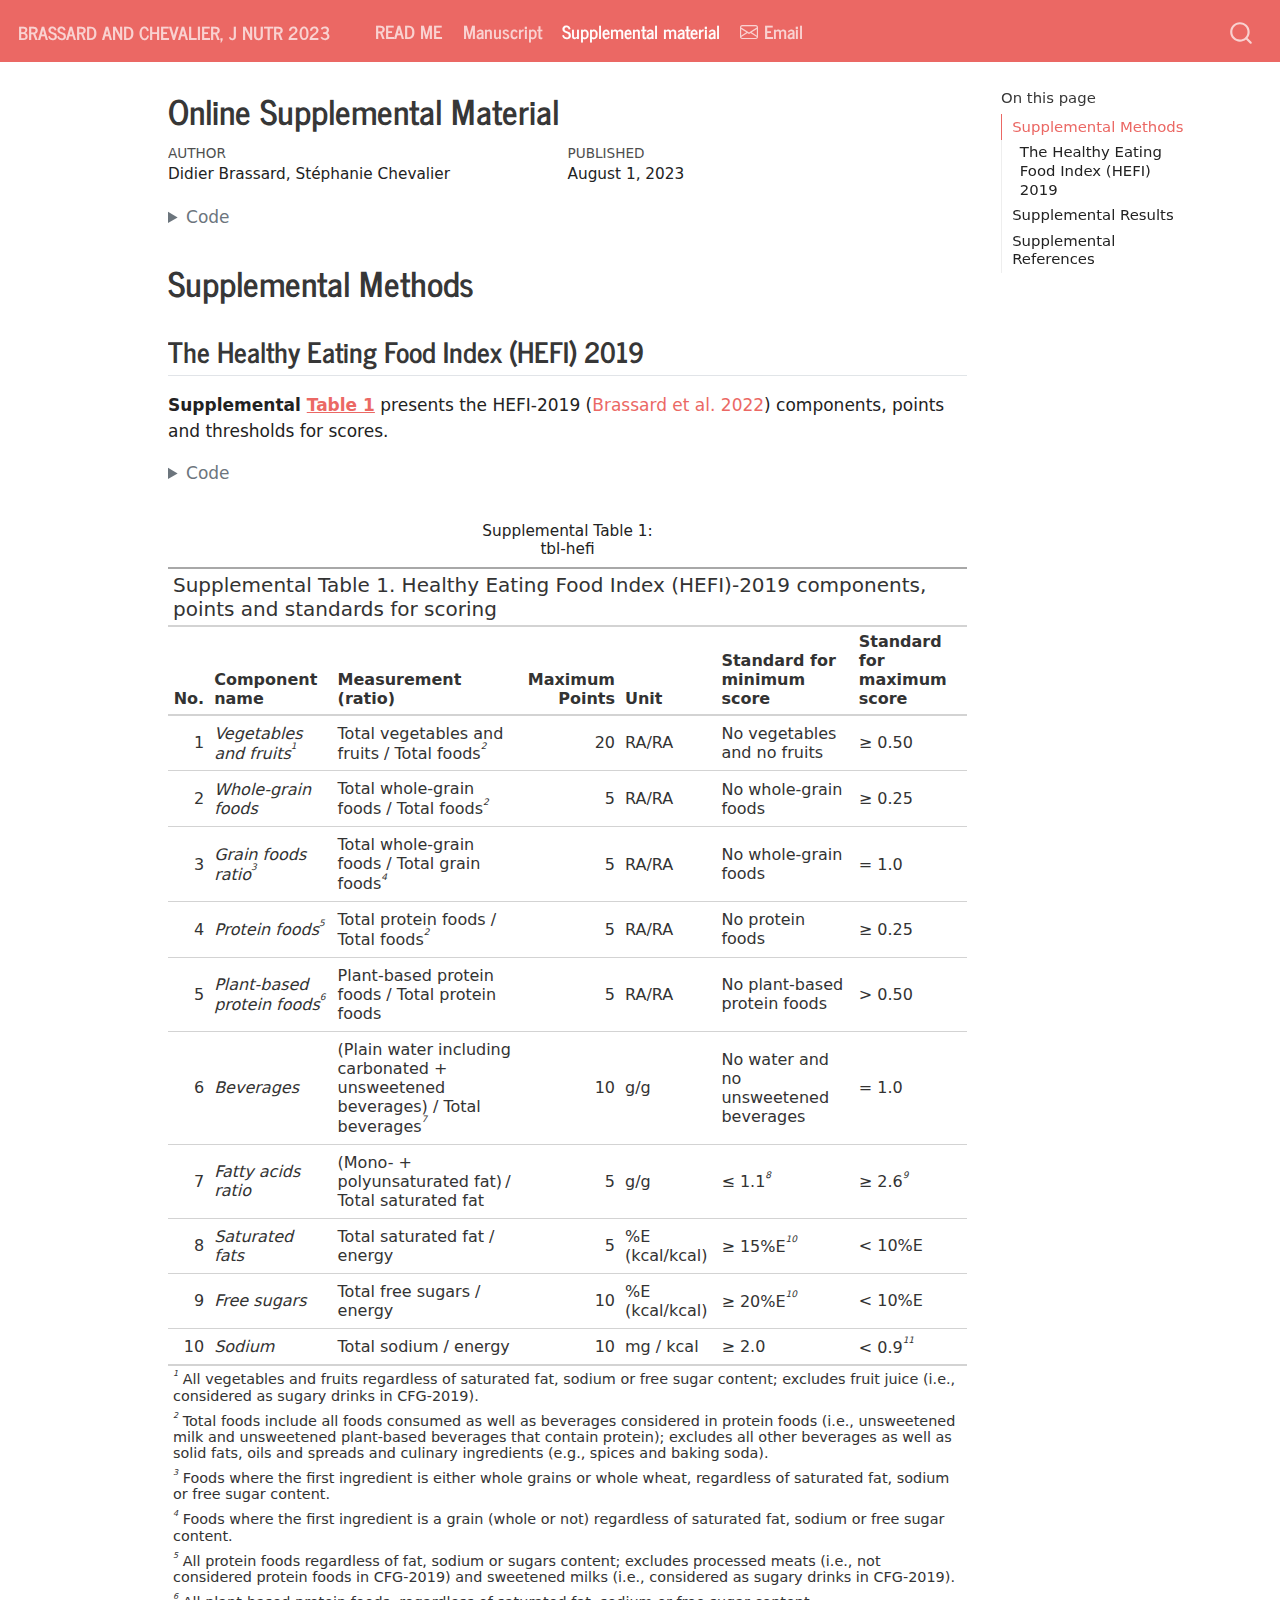
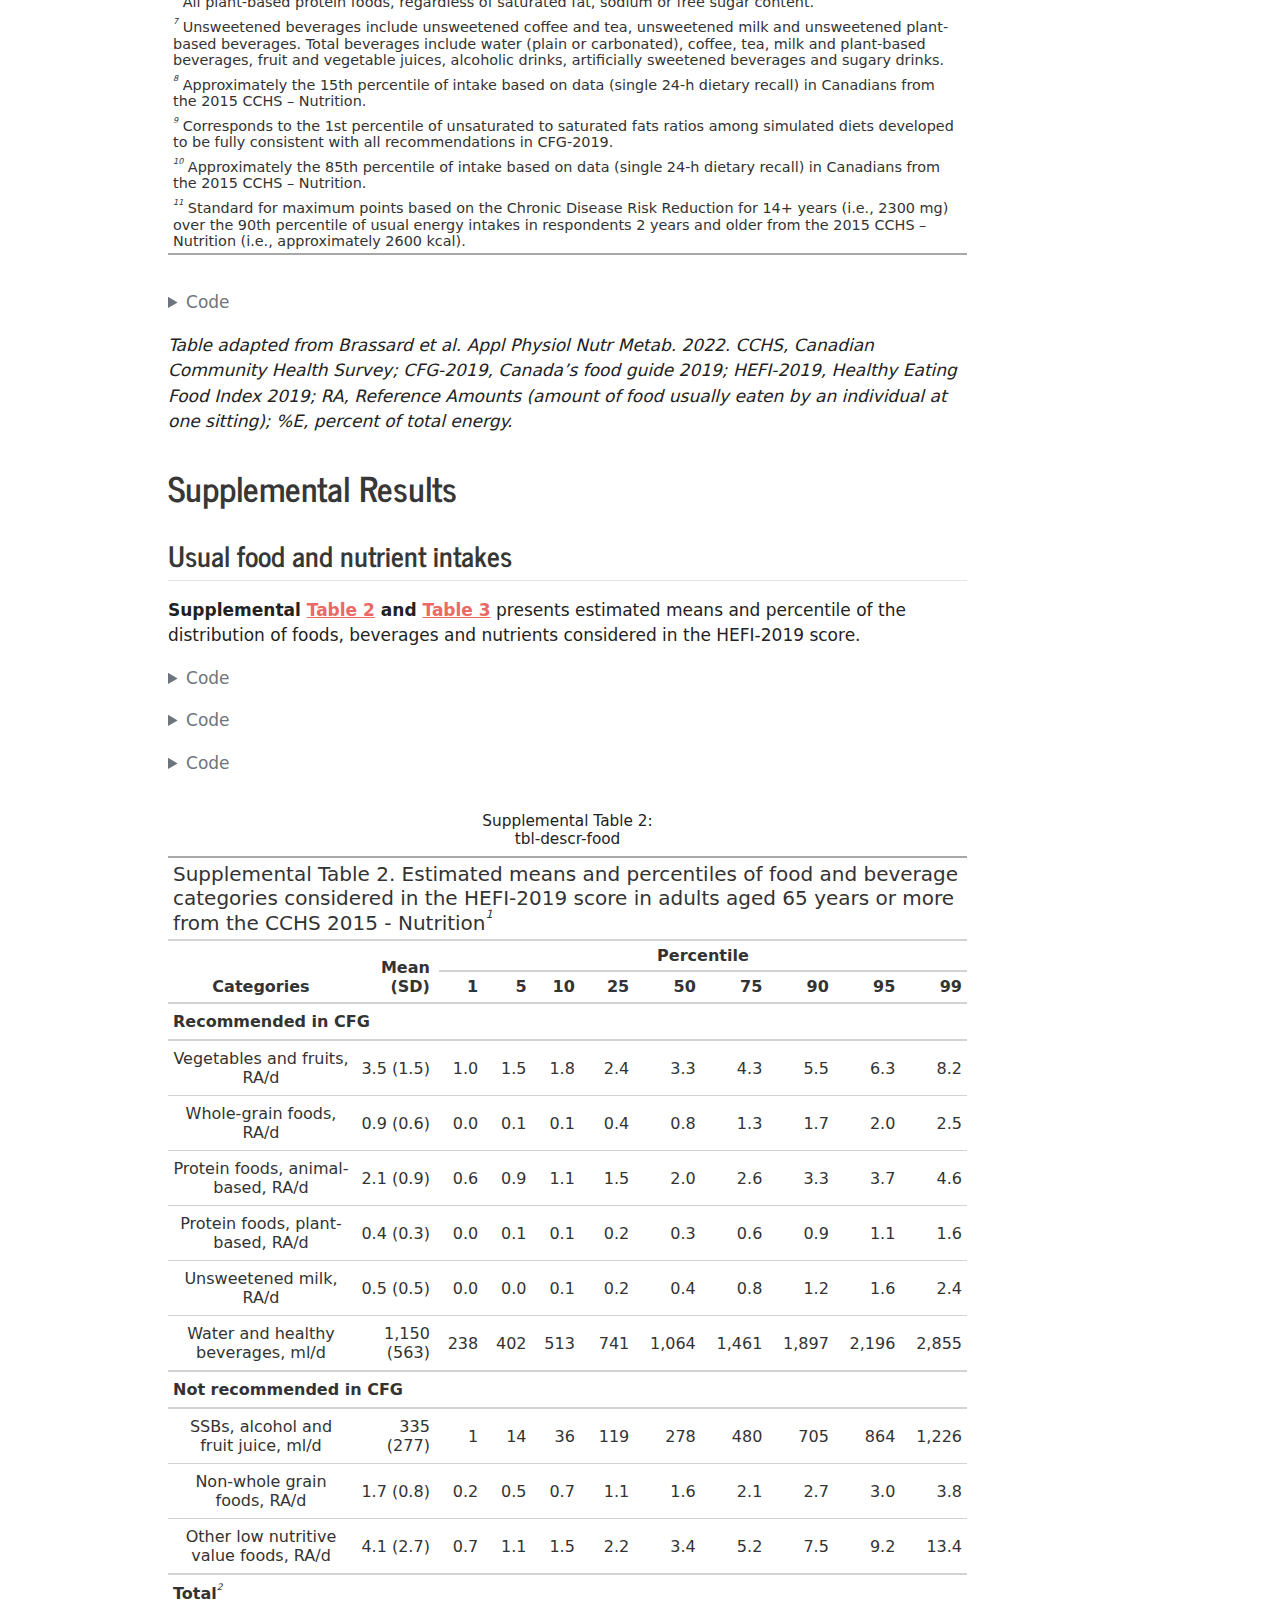
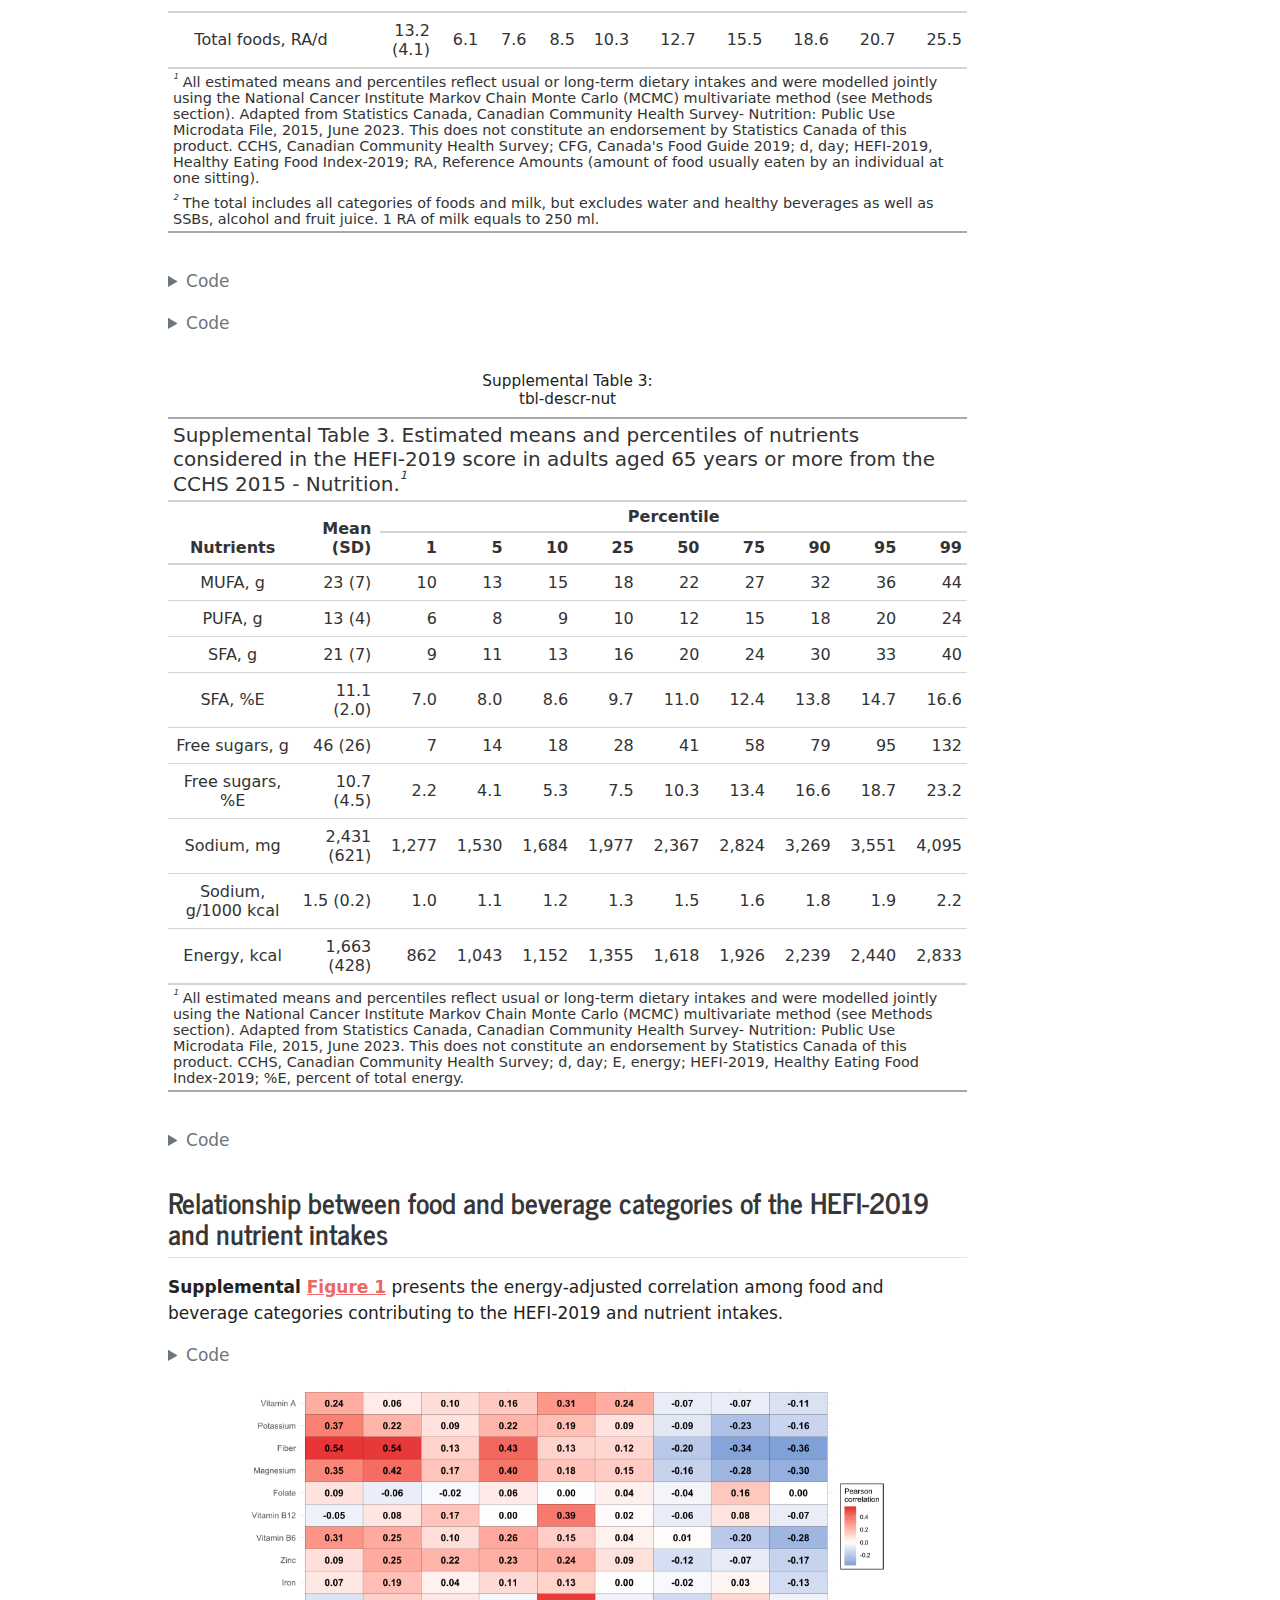
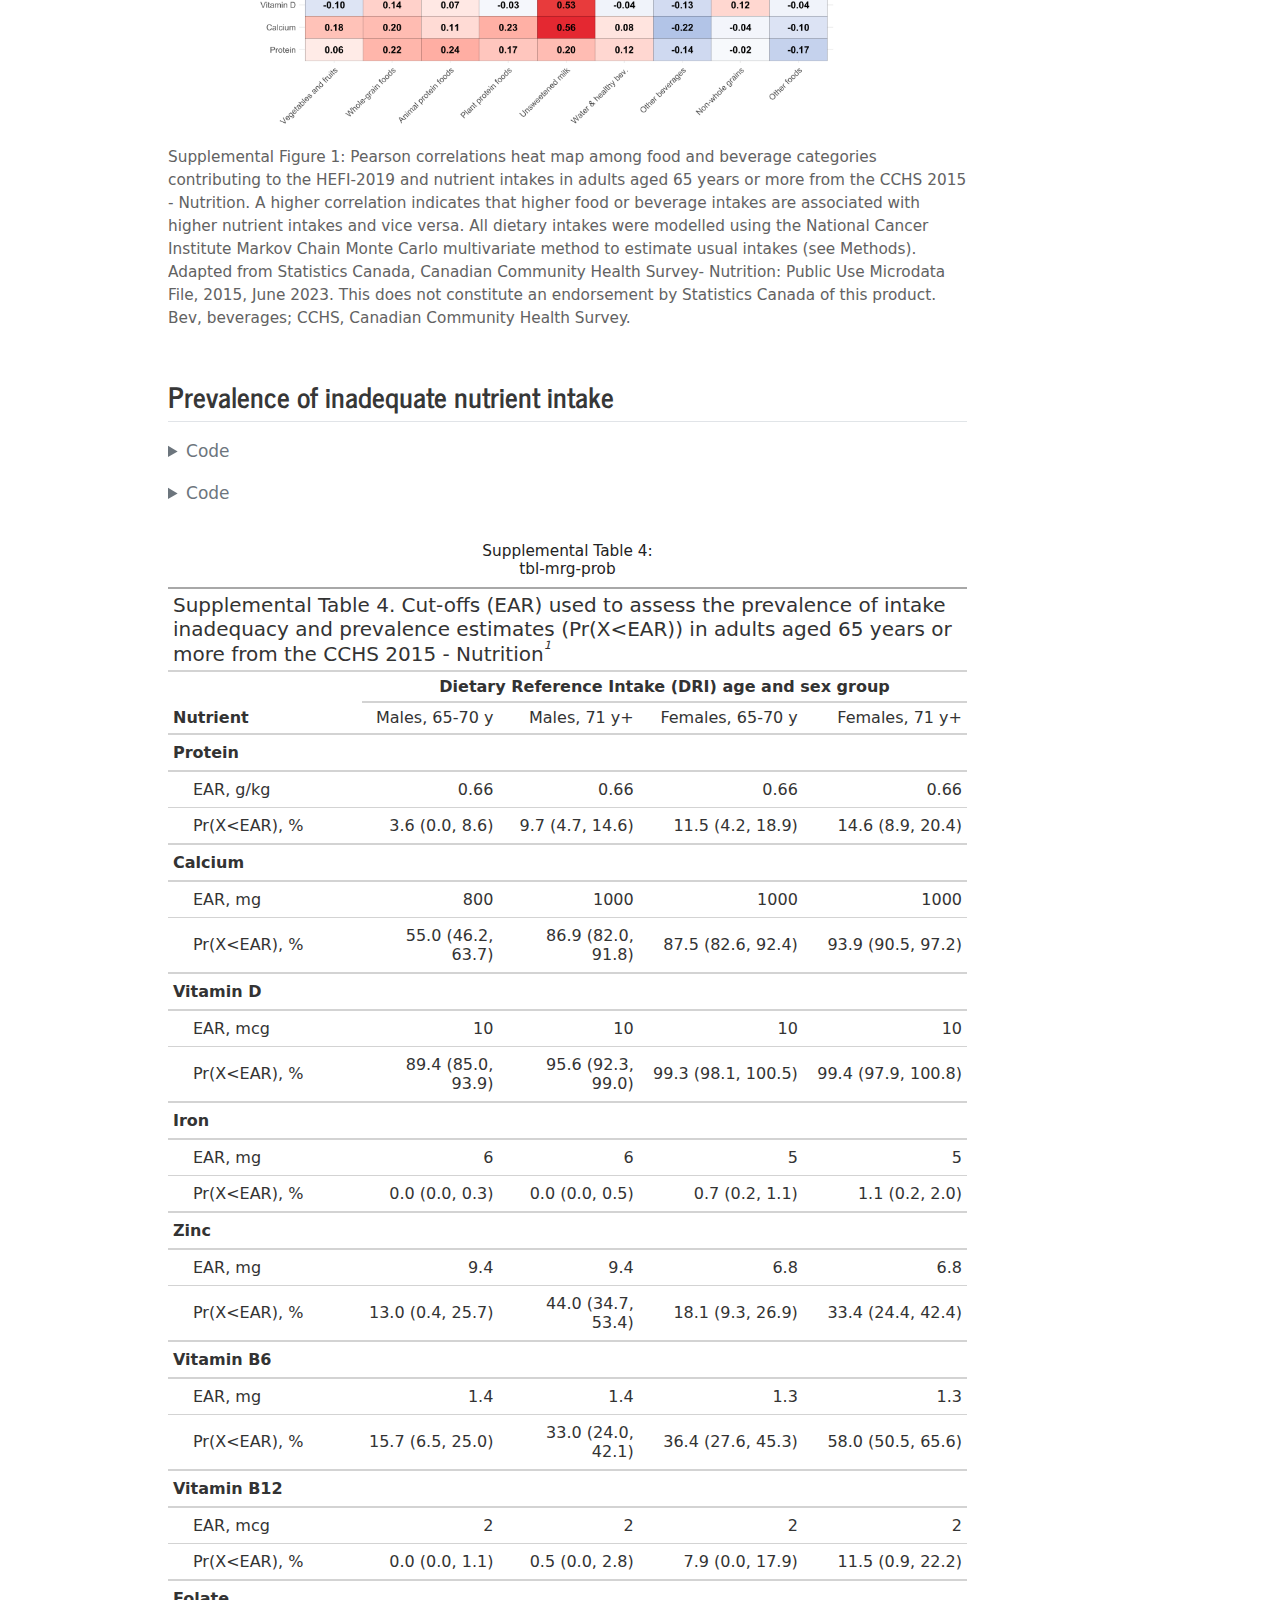
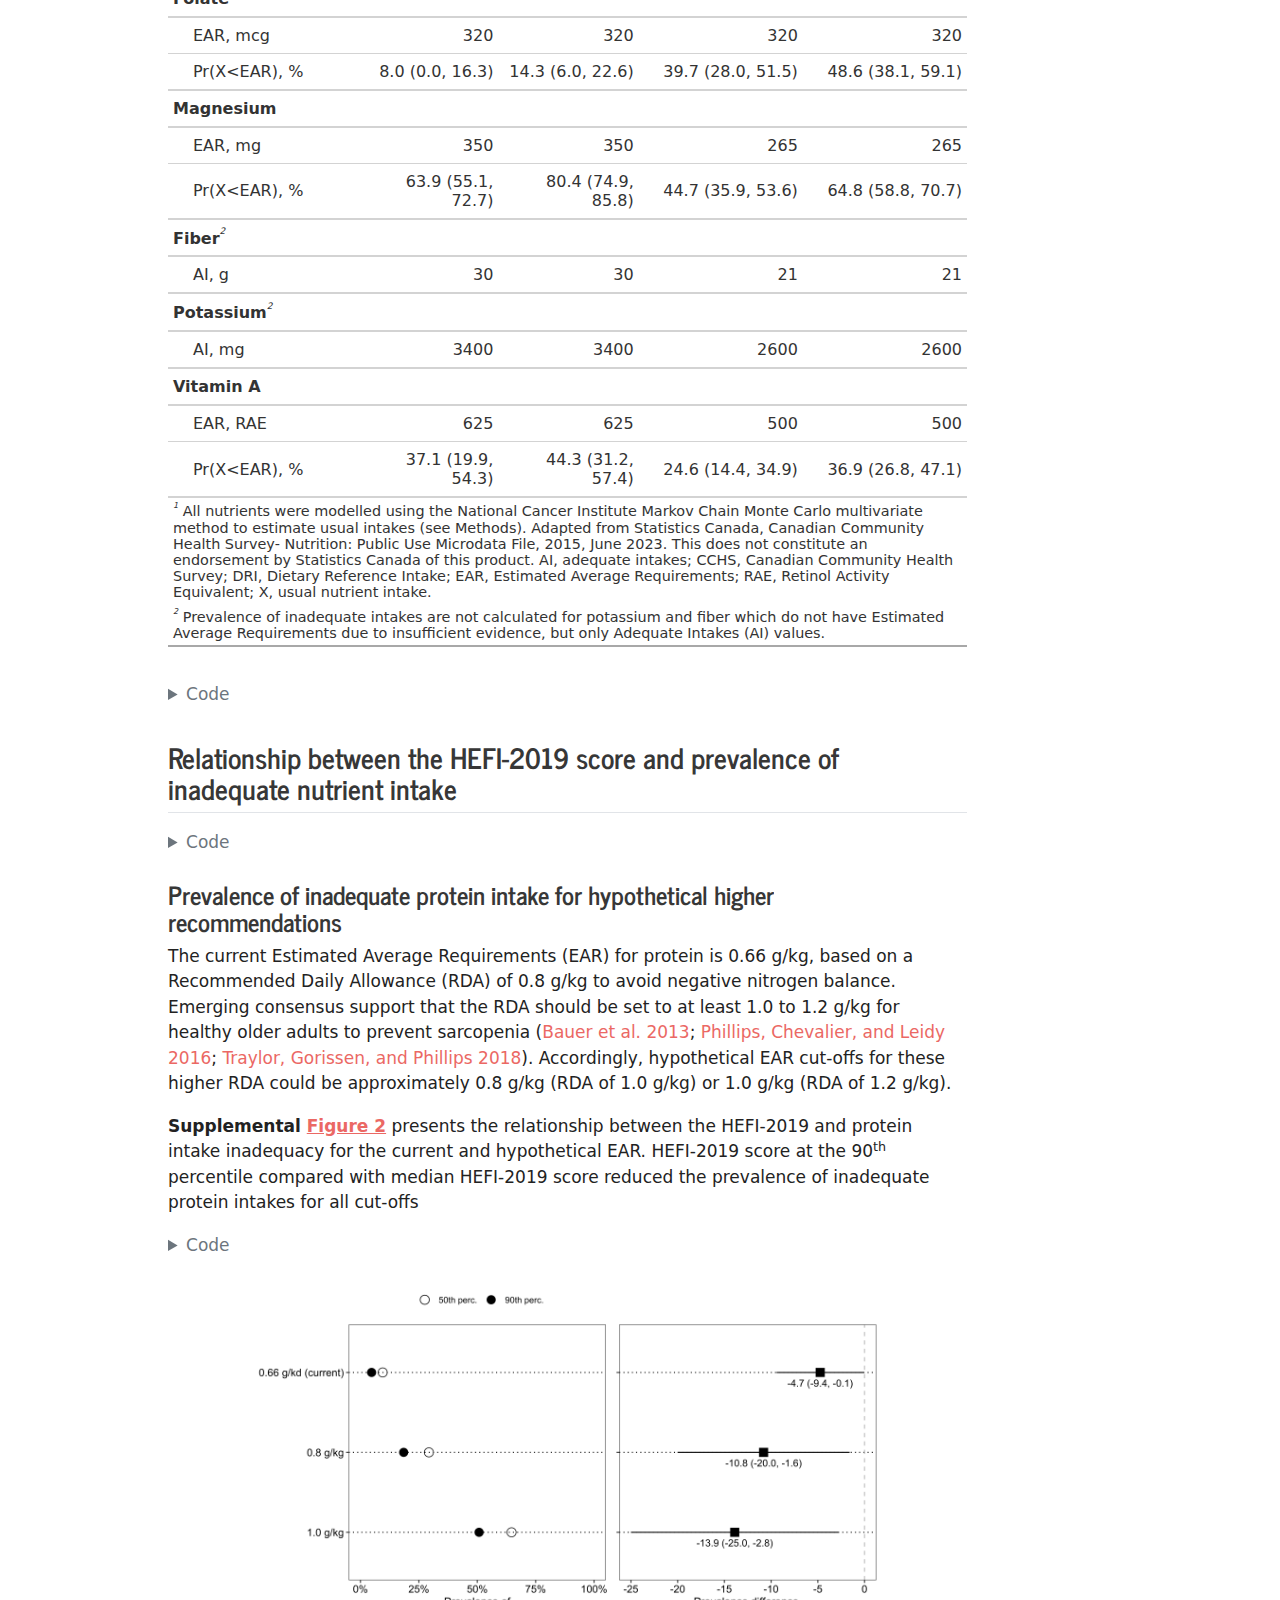
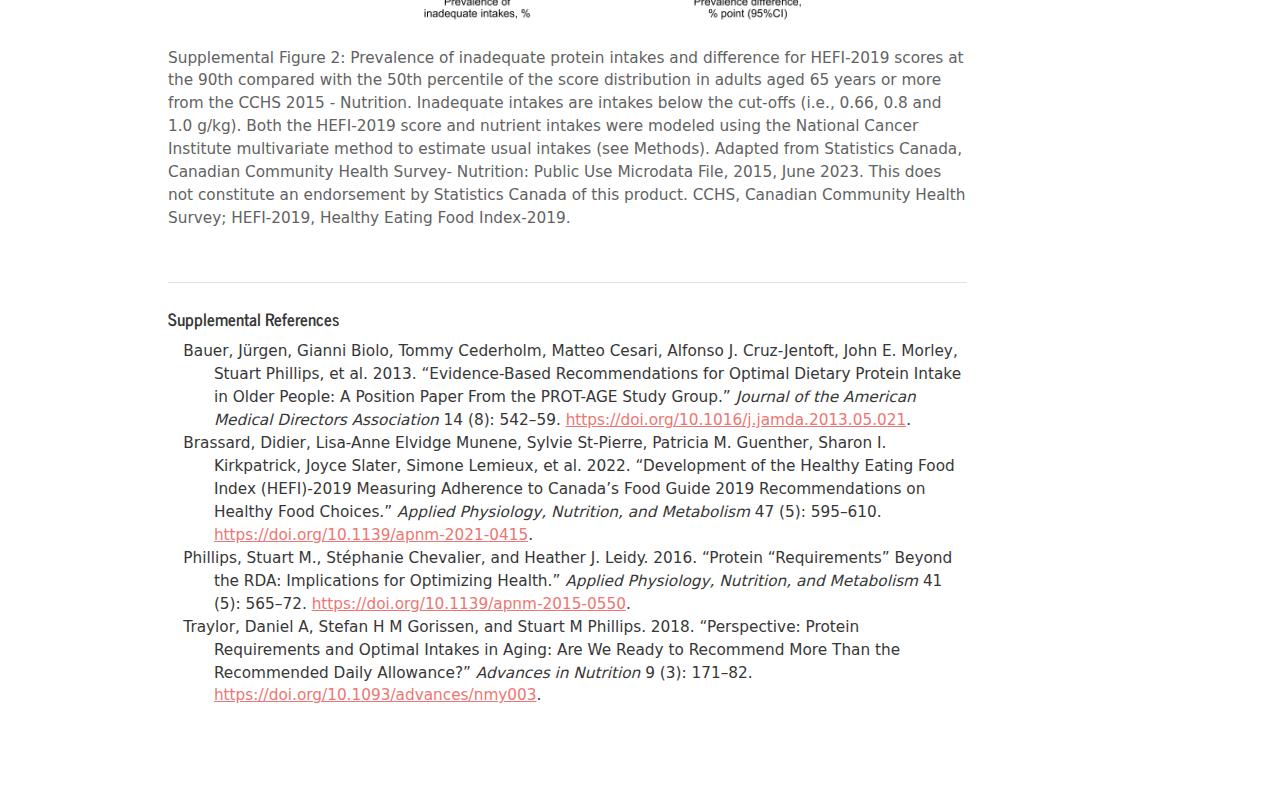
==== docs/9.2-HEFI19-NUT_OSM.html @ 5cadcd84 "hosting rendered qmd as html page" ====
<!DOCTYPE html>
<html xmlns="http://www.w3.org/1999/xhtml" lang="en" xml:lang="en"><head>

<meta charset="utf-8">
<meta name="generator" content="quarto-1.3.296">

<meta name="viewport" content="width=device-width, initial-scale=1.0, user-scalable=yes">

<meta name="author" content="Didier Brassard, Stéphanie Chevalier">
<meta name="dcterms.date" content="2023-08-01">

<title>Brassard and Chevalier, J Nutr 2023 - Online Supplemental Material</title>
<style>
code{white-space: pre-wrap;}
span.smallcaps{font-variant: small-caps;}
div.columns{display: flex; gap: min(4vw, 1.5em);}
div.column{flex: auto; overflow-x: auto;}
div.hanging-indent{margin-left: 1.5em; text-indent: -1.5em;}
ul.task-list{list-style: none;}
ul.task-list li input[type="checkbox"] {
  width: 0.8em;
  margin: 0 0.8em 0.2em -1em; /* quarto-specific, see https://github.com/quarto-dev/quarto-cli/issues/4556 */ 
  vertical-align: middle;
}
/* CSS for syntax highlighting */
pre > code.sourceCode { white-space: pre; position: relative; }
pre > code.sourceCode > span { display: inline-block; line-height: 1.25; }
pre > code.sourceCode > span:empty { height: 1.2em; }
.sourceCode { overflow: visible; }
code.sourceCode > span { color: inherit; text-decoration: inherit; }
div.sourceCode { margin: 1em 0; }
pre.sourceCode { margin: 0; }
@media screen {
div.sourceCode { overflow: auto; }
}
@media print {
pre > code.sourceCode { white-space: pre-wrap; }
pre > code.sourceCode > span { text-indent: -5em; padding-left: 5em; }
}
pre.numberSource code
  { counter-reset: source-line 0; }
pre.numberSource code > span
  { position: relative; left: -4em; counter-increment: source-line; }
pre.numberSource code > span > a:first-child::before
  { content: counter(source-line);
    position: relative; left: -1em; text-align: right; vertical-align: baseline;
    border: none; display: inline-block;
    -webkit-touch-callout: none; -webkit-user-select: none;
    -khtml-user-select: none; -moz-user-select: none;
    -ms-user-select: none; user-select: none;
    padding: 0 4px; width: 4em;
  }
pre.numberSource { margin-left: 3em;  padding-left: 4px; }
div.sourceCode
  {   }
@media screen {
pre > code.sourceCode > span > a:first-child::before { text-decoration: underline; }
}
/* CSS for citations */
div.csl-bib-body { }
div.csl-entry {
  clear: both;
}
.hanging-indent div.csl-entry {
  margin-left:2em;
  text-indent:-2em;
}
div.csl-left-margin {
  min-width:2em;
  float:left;
}
div.csl-right-inline {
  margin-left:2em;
  padding-left:1em;
}
div.csl-indent {
  margin-left: 2em;
}</style>


<script src="site_libs/quarto-nav/quarto-nav.js"></script>
<script src="site_libs/quarto-nav/headroom.min.js"></script>
<script src="site_libs/clipboard/clipboard.min.js"></script>
<script src="site_libs/quarto-search/autocomplete.umd.js"></script>
<script src="site_libs/quarto-search/fuse.min.js"></script>
<script src="site_libs/quarto-search/quarto-search.js"></script>
<meta name="quarto:offset" content="./">
<script src="site_libs/quarto-html/quarto.js"></script>
<script src="site_libs/quarto-html/popper.min.js"></script>
<script src="site_libs/quarto-html/tippy.umd.min.js"></script>
<script src="site_libs/quarto-html/anchor.min.js"></script>
<link href="site_libs/quarto-html/tippy.css" rel="stylesheet">
<link href="site_libs/quarto-html/quarto-syntax-highlighting.css" rel="stylesheet" id="quarto-text-highlighting-styles">
<script src="site_libs/bootstrap/bootstrap.min.js"></script>
<link href="site_libs/bootstrap/bootstrap-icons.css" rel="stylesheet">
<link href="site_libs/bootstrap/bootstrap.min.css" rel="stylesheet" id="quarto-bootstrap" data-mode="light">
<script id="quarto-search-options" type="application/json">{
  "location": "navbar",
  "copy-button": false,
  "collapse-after": 3,
  "panel-placement": "end",
  "type": "overlay",
  "limit": 20,
  "language": {
    "search-no-results-text": "No results",
    "search-matching-documents-text": "matching documents",
    "search-copy-link-title": "Copy link to search",
    "search-hide-matches-text": "Hide additional matches",
    "search-more-match-text": "more match in this document",
    "search-more-matches-text": "more matches in this document",
    "search-clear-button-title": "Clear",
    "search-detached-cancel-button-title": "Cancel",
    "search-submit-button-title": "Submit"
  }
}</script>


</head>

<body class="nav-fixed">

<div id="quarto-search-results"></div>
  <header id="quarto-header" class="headroom fixed-top">
    <nav class="navbar navbar-expand-lg navbar-dark ">
      <div class="navbar-container container-fluid">
      <div class="navbar-brand-container">
    <a class="navbar-brand" href="./index.html">
    <span class="navbar-title">Brassard and Chevalier, J Nutr 2023</span>
    </a>
  </div>
            <div id="quarto-search" class="" title="Search"></div>
          <button class="navbar-toggler" type="button" data-bs-toggle="collapse" data-bs-target="#navbarCollapse" aria-controls="navbarCollapse" aria-expanded="false" aria-label="Toggle navigation" onclick="if (window.quartoToggleHeadroom) { window.quartoToggleHeadroom(); }">
  <span class="navbar-toggler-icon"></span>
</button>
          <div class="collapse navbar-collapse" id="navbarCollapse">
            <ul class="navbar-nav navbar-nav-scroll me-auto">
  <li class="nav-item">
    <a class="nav-link" href="https://github.com/didierbrassard/hefi2019_nutrient/blob/main/README.md" rel="" target="">
 <span class="menu-text">READ ME</span></a>
  </li>  
  <li class="nav-item">
    <a class="nav-link" href="./9.1-HEFI19-NUT_ARTICLE.html" rel="" target="">
 <span class="menu-text">Manuscript</span></a>
  </li>  
  <li class="nav-item">
    <a class="nav-link active" href="./9.2-HEFI19-NUT_OSM.html" rel="" target="" aria-current="page">
 <span class="menu-text">Supplemental material</span></a>
  </li>  
  <li class="nav-item">
    <a class="nav-link" href="mailto:didier.brassard@mcgill.ca" rel="" target=""><i class="bi bi-envelope" role="img">
</i> 
 <span class="menu-text">Email</span></a>
  </li>  
</ul>
            <div class="quarto-navbar-tools ms-auto">
</div>
          </div> <!-- /navcollapse -->
      </div> <!-- /container-fluid -->
    </nav>
</header>
<!-- content -->
<div id="quarto-content" class="quarto-container page-columns page-rows-contents page-layout-article page-navbar">
<!-- sidebar -->
<!-- margin-sidebar -->
    <div id="quarto-margin-sidebar" class="sidebar margin-sidebar">
        <nav id="TOC" role="doc-toc" class="toc-active">
    <h2 id="toc-title">On this page</h2>
   
  <ul>
  <li><a href="#supplemental-methods" id="toc-supplemental-methods" class="nav-link active" data-scroll-target="#supplemental-methods">Supplemental Methods</a>
  <ul class="collapse">
  <li><a href="#the-healthy-eating-food-index-hefi-2019" id="toc-the-healthy-eating-food-index-hefi-2019" class="nav-link" data-scroll-target="#the-healthy-eating-food-index-hefi-2019">The Healthy Eating Food Index (HEFI) 2019</a></li>
  </ul></li>
  <li><a href="#supplemental-results" id="toc-supplemental-results" class="nav-link" data-scroll-target="#supplemental-results">Supplemental Results</a>
  <ul class="collapse">
  <li><a href="#usual-food-and-nutrient-intakes" id="toc-usual-food-and-nutrient-intakes" class="nav-link" data-scroll-target="#usual-food-and-nutrient-intakes">Usual food and nutrient intakes</a></li>
  <li><a href="#relationship-between-food-and-beverage-categories-of-the-hefi-2019-and-nutrient-intakes" id="toc-relationship-between-food-and-beverage-categories-of-the-hefi-2019-and-nutrient-intakes" class="nav-link" data-scroll-target="#relationship-between-food-and-beverage-categories-of-the-hefi-2019-and-nutrient-intakes">Relationship between food and beverage categories of the HEFI-2019 and nutrient intakes</a></li>
  <li><a href="#prevalence-of-inadequate-nutrient-intake" id="toc-prevalence-of-inadequate-nutrient-intake" class="nav-link" data-scroll-target="#prevalence-of-inadequate-nutrient-intake">Prevalence of inadequate nutrient intake</a></li>
  <li><a href="#relationship-between-the-hefi-2019-score-and-prevalence-of-inadequate-nutrient-intake" id="toc-relationship-between-the-hefi-2019-score-and-prevalence-of-inadequate-nutrient-intake" class="nav-link" data-scroll-target="#relationship-between-the-hefi-2019-score-and-prevalence-of-inadequate-nutrient-intake">Relationship between the HEFI-2019 score and prevalence of inadequate nutrient intake</a>
  <ul class="collapse">
  <li><a href="#prevalence-of-inadequate-protein-intake-for-hypothetical-higher-recommendations" id="toc-prevalence-of-inadequate-protein-intake-for-hypothetical-higher-recommendations" class="nav-link" data-scroll-target="#prevalence-of-inadequate-protein-intake-for-hypothetical-higher-recommendations">Prevalence of inadequate protein intake for hypothetical higher recommendations</a></li>
  </ul></li>
  </ul></li>
  <li><a href="#supplemental-references" id="toc-supplemental-references" class="nav-link" data-scroll-target="#supplemental-references">Supplemental References</a></li>
  </ul>
</nav>
    </div>
<!-- main -->
<main class="content" id="quarto-document-content">

<header id="title-block-header" class="quarto-title-block default">
<div class="quarto-title">
<h1 class="title">Online Supplemental Material</h1>
</div>



<div class="quarto-title-meta">

    <div>
    <div class="quarto-title-meta-heading">Author</div>
    <div class="quarto-title-meta-contents">
             <p>Didier Brassard, Stéphanie Chevalier </p>
          </div>
  </div>
    
    <div>
    <div class="quarto-title-meta-heading">Published</div>
    <div class="quarto-title-meta-contents">
      <p class="date">August 1, 2023</p>
    </div>
  </div>
  
    
  </div>
  

</header>

<div class="cell">
<details>
<summary>Code</summary>
<div class="sourceCode cell-code" id="cb1"><pre class="sourceCode r code-with-copy"><code class="sourceCode r"><span id="cb1-1"><a href="#cb1-1" aria-hidden="true" tabindex="-1"></a><span class="do">## Is the output for MS word?</span></span>
<span id="cb1-2"><a href="#cb1-2" aria-hidden="true" tabindex="-1"></a>OUTPUT_WORD <span class="ot">&lt;-</span> <span class="st">"N"</span></span>
<span id="cb1-3"><a href="#cb1-3" aria-hidden="true" tabindex="-1"></a></span>
<span id="cb1-4"><a href="#cb1-4" aria-hidden="true" tabindex="-1"></a><span class="co"># ********************************************** #</span></span>
<span id="cb1-5"><a href="#cb1-5" aria-hidden="true" tabindex="-1"></a><span class="co">#                Markdown set-up                 #</span></span>
<span id="cb1-6"><a href="#cb1-6" aria-hidden="true" tabindex="-1"></a><span class="co"># ********************************************** #</span></span>
<span id="cb1-7"><a href="#cb1-7" aria-hidden="true" tabindex="-1"></a></span>
<span id="cb1-8"><a href="#cb1-8" aria-hidden="true" tabindex="-1"></a>knitr<span class="sc">::</span>opts_chunk<span class="sc">$</span><span class="fu">set</span>(<span class="at">echo =</span> <span class="cn">TRUE</span>,</span>
<span id="cb1-9"><a href="#cb1-9" aria-hidden="true" tabindex="-1"></a>                      <span class="at">message =</span> <span class="cn">FALSE</span>,</span>
<span id="cb1-10"><a href="#cb1-10" aria-hidden="true" tabindex="-1"></a>                      <span class="at">warning =</span> <span class="cn">FALSE</span>,</span>
<span id="cb1-11"><a href="#cb1-11" aria-hidden="true" tabindex="-1"></a>                      <span class="at">dpi =</span> <span class="dv">300</span>,</span>
<span id="cb1-12"><a href="#cb1-12" aria-hidden="true" tabindex="-1"></a>                      <span class="at">out.width =</span> <span class="st">"80%"</span>,</span>
<span id="cb1-13"><a href="#cb1-13" aria-hidden="true" tabindex="-1"></a>                      <span class="at">fig.env =</span> <span class="st">"figure"</span>,</span>
<span id="cb1-14"><a href="#cb1-14" aria-hidden="true" tabindex="-1"></a>                      <span class="at">fig.align =</span> <span class="st">"center"</span></span>
<span id="cb1-15"><a href="#cb1-15" aria-hidden="true" tabindex="-1"></a>                      )</span>
<span id="cb1-16"><a href="#cb1-16" aria-hidden="true" tabindex="-1"></a></span>
<span id="cb1-17"><a href="#cb1-17" aria-hidden="true" tabindex="-1"></a><span class="do">## suppress scientific notation</span></span>
<span id="cb1-18"><a href="#cb1-18" aria-hidden="true" tabindex="-1"></a><span class="fu">options</span>(<span class="at">scipen =</span> <span class="dv">9999</span>)</span>
<span id="cb1-19"><a href="#cb1-19" aria-hidden="true" tabindex="-1"></a></span>
<span id="cb1-20"><a href="#cb1-20" aria-hidden="true" tabindex="-1"></a><span class="do">## file path </span></span>
<span id="cb1-21"><a href="#cb1-21" aria-hidden="true" tabindex="-1"></a>path <span class="ot">&lt;-</span> here<span class="sc">::</span><span class="fu">here</span>()</span>
<span id="cb1-22"><a href="#cb1-22" aria-hidden="true" tabindex="-1"></a></span>
<span id="cb1-23"><a href="#cb1-23" aria-hidden="true" tabindex="-1"></a><span class="co"># ********************************************** #</span></span>
<span id="cb1-24"><a href="#cb1-24" aria-hidden="true" tabindex="-1"></a><span class="co">#              Relative file paths               #</span></span>
<span id="cb1-25"><a href="#cb1-25" aria-hidden="true" tabindex="-1"></a><span class="co"># ********************************************** #</span></span>
<span id="cb1-26"><a href="#cb1-26" aria-hidden="true" tabindex="-1"></a></span>
<span id="cb1-27"><a href="#cb1-27" aria-hidden="true" tabindex="-1"></a><span class="co"># create directory to save figures/table/data, if needed</span></span>
<span id="cb1-28"><a href="#cb1-28" aria-hidden="true" tabindex="-1"></a><span class="cf">if</span>(<span class="fu">dir.exists</span>(here<span class="sc">::</span><span class="fu">here</span>(<span class="st">"Manuscript"</span>))<span class="sc">==</span><span class="cn">FALSE</span>){</span>
<span id="cb1-29"><a href="#cb1-29" aria-hidden="true" tabindex="-1"></a>  <span class="fu">dir.create</span>(here<span class="sc">::</span><span class="fu">here</span>(<span class="st">"Manuscript"</span>))</span>
<span id="cb1-30"><a href="#cb1-30" aria-hidden="true" tabindex="-1"></a>}</span>
<span id="cb1-31"><a href="#cb1-31" aria-hidden="true" tabindex="-1"></a><span class="cf">if</span>(<span class="fu">dir.exists</span>(here<span class="sc">::</span><span class="fu">here</span>(<span class="st">"Data"</span>, <span class="st">"Results"</span>))<span class="sc">==</span><span class="cn">FALSE</span>){</span>
<span id="cb1-32"><a href="#cb1-32" aria-hidden="true" tabindex="-1"></a>  <span class="fu">dir.create</span>(here<span class="sc">::</span><span class="fu">here</span>(<span class="st">"Data"</span>, <span class="st">"Results"</span>))</span>
<span id="cb1-33"><a href="#cb1-33" aria-hidden="true" tabindex="-1"></a>}</span>
<span id="cb1-34"><a href="#cb1-34" aria-hidden="true" tabindex="-1"></a></span>
<span id="cb1-35"><a href="#cb1-35" aria-hidden="true" tabindex="-1"></a>suppl_dir <span class="ot">&lt;-</span> here<span class="sc">::</span><span class="fu">here</span>(<span class="st">"Manuscript"</span>)</span>
<span id="cb1-36"><a href="#cb1-36" aria-hidden="true" tabindex="-1"></a>res_dir <span class="ot">&lt;-</span> here<span class="sc">::</span><span class="fu">here</span>(<span class="st">"Data"</span>,<span class="st">"Results"</span>)</span>
<span id="cb1-37"><a href="#cb1-37" aria-hidden="true" tabindex="-1"></a></span>
<span id="cb1-38"><a href="#cb1-38" aria-hidden="true" tabindex="-1"></a></span>
<span id="cb1-39"><a href="#cb1-39" aria-hidden="true" tabindex="-1"></a><span class="co"># *********************************************** #</span></span>
<span id="cb1-40"><a href="#cb1-40" aria-hidden="true" tabindex="-1"></a><span class="co">#                   Packages                      #</span></span>
<span id="cb1-41"><a href="#cb1-41" aria-hidden="true" tabindex="-1"></a><span class="co"># *********************************************** #</span></span>
<span id="cb1-42"><a href="#cb1-42" aria-hidden="true" tabindex="-1"></a></span>
<span id="cb1-43"><a href="#cb1-43" aria-hidden="true" tabindex="-1"></a><span class="do">## data management</span></span>
<span id="cb1-44"><a href="#cb1-44" aria-hidden="true" tabindex="-1"></a><span class="fu">library</span>(haven)</span>
<span id="cb1-45"><a href="#cb1-45" aria-hidden="true" tabindex="-1"></a><span class="fu">library</span>(tidyverse)</span>
<span id="cb1-46"><a href="#cb1-46" aria-hidden="true" tabindex="-1"></a></span>
<span id="cb1-47"><a href="#cb1-47" aria-hidden="true" tabindex="-1"></a><span class="do">## results presentation</span></span>
<span id="cb1-48"><a href="#cb1-48" aria-hidden="true" tabindex="-1"></a><span class="fu">library</span>(ggplot2)</span>
<span id="cb1-49"><a href="#cb1-49" aria-hidden="true" tabindex="-1"></a><span class="fu">library</span>(patchwork)</span>
<span id="cb1-50"><a href="#cb1-50" aria-hidden="true" tabindex="-1"></a><span class="fu">library</span>(gt)</span>
<span id="cb1-51"><a href="#cb1-51" aria-hidden="true" tabindex="-1"></a><span class="fu">library</span>(tinytex)</span>
<span id="cb1-52"><a href="#cb1-52" aria-hidden="true" tabindex="-1"></a><span class="fu">library</span>(MetBrewer)</span>
<span id="cb1-53"><a href="#cb1-53" aria-hidden="true" tabindex="-1"></a></span>
<span id="cb1-54"><a href="#cb1-54" aria-hidden="true" tabindex="-1"></a></span>
<span id="cb1-55"><a href="#cb1-55" aria-hidden="true" tabindex="-1"></a><span class="do">## saving gt object vs. printing directly</span></span>
<span id="cb1-56"><a href="#cb1-56" aria-hidden="true" tabindex="-1"></a>  gtsave_select <span class="ot">&lt;-</span> <span class="cf">function</span>(object,label,docx){</span>
<span id="cb1-57"><a href="#cb1-57" aria-hidden="true" tabindex="-1"></a><span class="cf">if</span>(docx <span class="sc">==</span> <span class="st">"Y"</span>){</span>
<span id="cb1-58"><a href="#cb1-58" aria-hidden="true" tabindex="-1"></a>  <span class="co"># save as docx</span></span>
<span id="cb1-59"><a href="#cb1-59" aria-hidden="true" tabindex="-1"></a> object <span class="sc">|&gt;</span></span>
<span id="cb1-60"><a href="#cb1-60" aria-hidden="true" tabindex="-1"></a>    gt<span class="sc">::</span><span class="fu">gtsave</span>(here<span class="sc">::</span><span class="fu">here</span>(suppl_dir,<span class="fu">paste0</span>(label,<span class="st">".docx"</span>)))</span>
<span id="cb1-61"><a href="#cb1-61" aria-hidden="true" tabindex="-1"></a>} <span class="cf">else</span> {</span>
<span id="cb1-62"><a href="#cb1-62" aria-hidden="true" tabindex="-1"></a>  <span class="co"># print gt object directly</span></span>
<span id="cb1-63"><a href="#cb1-63" aria-hidden="true" tabindex="-1"></a>  object</span>
<span id="cb1-64"><a href="#cb1-64" aria-hidden="true" tabindex="-1"></a>}</span>
<span id="cb1-65"><a href="#cb1-65" aria-hidden="true" tabindex="-1"></a>  </span>
<span id="cb1-66"><a href="#cb1-66" aria-hidden="true" tabindex="-1"></a>}</span>
<span id="cb1-67"><a href="#cb1-67" aria-hidden="true" tabindex="-1"></a></span>
<span id="cb1-68"><a href="#cb1-68" aria-hidden="true" tabindex="-1"></a><span class="co"># *********************************************** #</span></span>
<span id="cb1-69"><a href="#cb1-69" aria-hidden="true" tabindex="-1"></a><span class="co">#                Common labels                    #</span></span>
<span id="cb1-70"><a href="#cb1-70" aria-hidden="true" tabindex="-1"></a><span class="co"># *********************************************** #</span></span>
<span id="cb1-71"><a href="#cb1-71" aria-hidden="true" tabindex="-1"></a></span>
<span id="cb1-72"><a href="#cb1-72" aria-hidden="true" tabindex="-1"></a><span class="do">### DRI groups</span></span>
<span id="cb1-73"><a href="#cb1-73" aria-hidden="true" tabindex="-1"></a>drig_list <span class="ot">&lt;-</span> </span>
<span id="cb1-74"><a href="#cb1-74" aria-hidden="true" tabindex="-1"></a>  <span class="fu">c</span>(<span class="dv">0</span>,<span class="dv">12</span>,<span class="dv">13</span>,<span class="dv">14</span>,<span class="dv">15</span>)</span>
<span id="cb1-75"><a href="#cb1-75" aria-hidden="true" tabindex="-1"></a></span>
<span id="cb1-76"><a href="#cb1-76" aria-hidden="true" tabindex="-1"></a>drig_label <span class="ot">&lt;-</span> </span>
<span id="cb1-77"><a href="#cb1-77" aria-hidden="true" tabindex="-1"></a>  <span class="fu">c</span>(<span class="st">'Adults 65y+'</span>,</span>
<span id="cb1-78"><a href="#cb1-78" aria-hidden="true" tabindex="-1"></a>  <span class="st">'Males, 65 to 70 y'</span>,</span>
<span id="cb1-79"><a href="#cb1-79" aria-hidden="true" tabindex="-1"></a>  <span class="st">'Females, 65 to 70 y'</span>,</span>
<span id="cb1-80"><a href="#cb1-80" aria-hidden="true" tabindex="-1"></a>  <span class="st">'Males, 71 y+'</span>,</span>
<span id="cb1-81"><a href="#cb1-81" aria-hidden="true" tabindex="-1"></a>  <span class="st">'Females, 71 y+'</span>)</span>
<span id="cb1-82"><a href="#cb1-82" aria-hidden="true" tabindex="-1"></a></span>
<span id="cb1-83"><a href="#cb1-83" aria-hidden="true" tabindex="-1"></a>drig_plotlabel <span class="ot">&lt;-</span> </span>
<span id="cb1-84"><a href="#cb1-84" aria-hidden="true" tabindex="-1"></a>  <span class="fu">c</span>(<span class="st">'12'</span><span class="ot">=</span><span class="st">'Males, 65 to 70 years'</span>,</span>
<span id="cb1-85"><a href="#cb1-85" aria-hidden="true" tabindex="-1"></a><span class="st">'13'</span><span class="ot">=</span><span class="st">'Females, 65 to 70 years'</span>,</span>
<span id="cb1-86"><a href="#cb1-86" aria-hidden="true" tabindex="-1"></a><span class="st">'14'</span><span class="ot">=</span><span class="st">'Males, 71 or older'</span>,</span>
<span id="cb1-87"><a href="#cb1-87" aria-hidden="true" tabindex="-1"></a><span class="st">'15'</span><span class="ot">=</span><span class="st">'Females, 71 or older'</span>)</span>
<span id="cb1-88"><a href="#cb1-88" aria-hidden="true" tabindex="-1"></a></span>
<span id="cb1-89"><a href="#cb1-89" aria-hidden="true" tabindex="-1"></a><span class="do">### Nutrient variable names</span></span>
<span id="cb1-90"><a href="#cb1-90" aria-hidden="true" tabindex="-1"></a>varname_list <span class="ot">&lt;-</span> </span>
<span id="cb1-91"><a href="#cb1-91" aria-hidden="true" tabindex="-1"></a>  <span class="fu">c</span>(<span class="st">'pro'</span>,</span>
<span id="cb1-92"><a href="#cb1-92" aria-hidden="true" tabindex="-1"></a>    <span class="st">'pro_kg'</span>,</span>
<span id="cb1-93"><a href="#cb1-93" aria-hidden="true" tabindex="-1"></a>    <span class="st">'calcium'</span>,</span>
<span id="cb1-94"><a href="#cb1-94" aria-hidden="true" tabindex="-1"></a>    <span class="st">'vit_d'</span>,</span>
<span id="cb1-95"><a href="#cb1-95" aria-hidden="true" tabindex="-1"></a>    <span class="st">'iron'</span>,</span>
<span id="cb1-96"><a href="#cb1-96" aria-hidden="true" tabindex="-1"></a>    <span class="st">'zinc'</span>,</span>
<span id="cb1-97"><a href="#cb1-97" aria-hidden="true" tabindex="-1"></a>    <span class="st">'vit_b6'</span>,</span>
<span id="cb1-98"><a href="#cb1-98" aria-hidden="true" tabindex="-1"></a>    <span class="st">'vit_b12'</span>,</span>
<span id="cb1-99"><a href="#cb1-99" aria-hidden="true" tabindex="-1"></a>    <span class="st">'dfe'</span>,</span>
<span id="cb1-100"><a href="#cb1-100" aria-hidden="true" tabindex="-1"></a>    <span class="st">'mg'</span>,</span>
<span id="cb1-101"><a href="#cb1-101" aria-hidden="true" tabindex="-1"></a>    <span class="st">'pota'</span>,</span>
<span id="cb1-102"><a href="#cb1-102" aria-hidden="true" tabindex="-1"></a>    <span class="st">'fibers'</span>,</span>
<span id="cb1-103"><a href="#cb1-103" aria-hidden="true" tabindex="-1"></a>    <span class="st">'rae'</span>)</span>
<span id="cb1-104"><a href="#cb1-104" aria-hidden="true" tabindex="-1"></a></span>
<span id="cb1-105"><a href="#cb1-105" aria-hidden="true" tabindex="-1"></a>varlabeltidy_list <span class="ot">&lt;-</span> </span>
<span id="cb1-106"><a href="#cb1-106" aria-hidden="true" tabindex="-1"></a>  <span class="fu">c</span>( <span class="at">pro=</span><span class="st">'Protein'</span>, </span>
<span id="cb1-107"><a href="#cb1-107" aria-hidden="true" tabindex="-1"></a>    <span class="at">pro_kg=</span><span class="st">'Protein'</span>, </span>
<span id="cb1-108"><a href="#cb1-108" aria-hidden="true" tabindex="-1"></a>    <span class="at">calcium=</span><span class="st">'Calcium'</span>, </span>
<span id="cb1-109"><a href="#cb1-109" aria-hidden="true" tabindex="-1"></a>    <span class="at">vit_d=</span><span class="st">'Vitamin D'</span>, </span>
<span id="cb1-110"><a href="#cb1-110" aria-hidden="true" tabindex="-1"></a>    <span class="at">iron=</span><span class="st">'Iron'</span>, </span>
<span id="cb1-111"><a href="#cb1-111" aria-hidden="true" tabindex="-1"></a>    <span class="at">zinc=</span><span class="st">'Zinc'</span>, </span>
<span id="cb1-112"><a href="#cb1-112" aria-hidden="true" tabindex="-1"></a>    <span class="at">vit_b6=</span><span class="st">'Vitamin B6'</span>, </span>
<span id="cb1-113"><a href="#cb1-113" aria-hidden="true" tabindex="-1"></a>    <span class="at">vit_b12=</span><span class="st">'Vitamin B12'</span>, </span>
<span id="cb1-114"><a href="#cb1-114" aria-hidden="true" tabindex="-1"></a>    <span class="co">#dfe='Dietary folate equivalent', </span></span>
<span id="cb1-115"><a href="#cb1-115" aria-hidden="true" tabindex="-1"></a>    <span class="at">dfe=</span><span class="st">'Folate'</span>,</span>
<span id="cb1-116"><a href="#cb1-116" aria-hidden="true" tabindex="-1"></a>    <span class="at">mg=</span><span class="st">'Magnesium'</span>, </span>
<span id="cb1-117"><a href="#cb1-117" aria-hidden="true" tabindex="-1"></a>    <span class="at">pota=</span><span class="st">'Potassium'</span>, </span>
<span id="cb1-118"><a href="#cb1-118" aria-hidden="true" tabindex="-1"></a>    <span class="at">fibers=</span><span class="st">'Fiber'</span>,</span>
<span id="cb1-119"><a href="#cb1-119" aria-hidden="true" tabindex="-1"></a>    <span class="at">rae=</span><span class="st">'Vitamin A'</span></span>
<span id="cb1-120"><a href="#cb1-120" aria-hidden="true" tabindex="-1"></a>  )</span>
<span id="cb1-121"><a href="#cb1-121" aria-hidden="true" tabindex="-1"></a>  </span>
<span id="cb1-122"><a href="#cb1-122" aria-hidden="true" tabindex="-1"></a><span class="co"># ********************************************** #</span></span>
<span id="cb1-123"><a href="#cb1-123" aria-hidden="true" tabindex="-1"></a><span class="co">#                   Functions                    #</span></span>
<span id="cb1-124"><a href="#cb1-124" aria-hidden="true" tabindex="-1"></a><span class="co"># ********************************************** #</span></span>
<span id="cb1-125"><a href="#cb1-125" aria-hidden="true" tabindex="-1"></a></span>
<span id="cb1-126"><a href="#cb1-126" aria-hidden="true" tabindex="-1"></a><span class="co"># &lt;tolower1&gt;: lower case,but only for first letter (works for 1 word)</span></span>
<span id="cb1-127"><a href="#cb1-127" aria-hidden="true" tabindex="-1"></a>  tolower1 <span class="ot">&lt;-</span> <span class="cf">function</span>(x) {</span>
<span id="cb1-128"><a href="#cb1-128" aria-hidden="true" tabindex="-1"></a>    <span class="fu">substr</span>(x, <span class="dv">1</span>, <span class="dv">1</span>) <span class="ot">&lt;-</span> <span class="fu">tolower</span>(<span class="fu">substr</span>(x, <span class="dv">1</span>, <span class="dv">1</span>))</span>
<span id="cb1-129"><a href="#cb1-129" aria-hidden="true" tabindex="-1"></a>    <span class="fu">return</span>(x) </span>
<span id="cb1-130"><a href="#cb1-130" aria-hidden="true" tabindex="-1"></a>  }</span>
<span id="cb1-131"><a href="#cb1-131" aria-hidden="true" tabindex="-1"></a></span>
<span id="cb1-132"><a href="#cb1-132" aria-hidden="true" tabindex="-1"></a><span class="co"># &lt;makeEstimateSD&gt; to format mean (SD) (within mutate step for example)</span></span>
<span id="cb1-133"><a href="#cb1-133" aria-hidden="true" tabindex="-1"></a>makeEstimateSD <span class="ot">&lt;-</span> <span class="cf">function</span>(est,var,<span class="at">rounding=</span><span class="fl">0.1</span>){</span>
<span id="cb1-134"><a href="#cb1-134" aria-hidden="true" tabindex="-1"></a>  <span class="fu">paste0</span>( scales<span class="sc">::</span><span class="fu">number</span>(est,<span class="at">accuracy =</span> rounding,<span class="at">big.mark=</span><span class="st">","</span>),<span class="st">" ("</span>,scales<span class="sc">::</span><span class="fu">number</span>(var,<span class="at">accuracy =</span> rounding,<span class="at">big.mark=</span><span class="st">","</span>,),<span class="st">")"</span>)</span>
<span id="cb1-135"><a href="#cb1-135" aria-hidden="true" tabindex="-1"></a>}</span>
<span id="cb1-136"><a href="#cb1-136" aria-hidden="true" tabindex="-1"></a></span>
<span id="cb1-137"><a href="#cb1-137" aria-hidden="true" tabindex="-1"></a><span class="co"># &lt;makeEstimateCI&gt; to format Estimate (95%CI) (within mutate step for example)</span></span>
<span id="cb1-138"><a href="#cb1-138" aria-hidden="true" tabindex="-1"></a>makeEstimateCI <span class="ot">&lt;-</span> <span class="cf">function</span>(est,lcl,ucl,<span class="at">sep=</span><span class="st">" to "</span>,<span class="at">numsep=</span><span class="st">","</span>,<span class="at">rounding=</span><span class="fl">0.1</span>){</span>
<span id="cb1-139"><a href="#cb1-139" aria-hidden="true" tabindex="-1"></a><span class="fu">paste0</span>( scales<span class="sc">::</span><span class="fu">number</span>(est,<span class="at">accuracy =</span> rounding,<span class="at">big.mark=</span>numsep),</span>
<span id="cb1-140"><a href="#cb1-140" aria-hidden="true" tabindex="-1"></a>        <span class="st">" ("</span>,scales<span class="sc">::</span><span class="fu">number</span>(lcl,<span class="at">accuracy =</span> rounding,<span class="at">big.mark=</span>numsep),</span>
<span id="cb1-141"><a href="#cb1-141" aria-hidden="true" tabindex="-1"></a>          sep,</span>
<span id="cb1-142"><a href="#cb1-142" aria-hidden="true" tabindex="-1"></a>        scales<span class="sc">::</span><span class="fu">number</span>(ucl,<span class="at">accuracy =</span> rounding,<span class="at">big.mark=</span>numsep),</span>
<span id="cb1-143"><a href="#cb1-143" aria-hidden="true" tabindex="-1"></a>          <span class="st">")"</span>)  </span>
<span id="cb1-144"><a href="#cb1-144" aria-hidden="true" tabindex="-1"></a>}</span>
<span id="cb1-145"><a href="#cb1-145" aria-hidden="true" tabindex="-1"></a></span>
<span id="cb1-146"><a href="#cb1-146" aria-hidden="true" tabindex="-1"></a>make95ci <span class="ot">&lt;-</span> <span class="cf">function</span>(x,<span class="at">sep=</span><span class="st">", "</span>,<span class="at">rounding=</span><span class="fl">0.01</span>,<span class="at">reverse=</span><span class="dv">0</span>,<span class="at">add_suffix=</span><span class="st">""</span>){</span>
<span id="cb1-147"><a href="#cb1-147" aria-hidden="true" tabindex="-1"></a>  lcl <span class="ot">&lt;-</span> <span class="fu">paste0</span>(scales<span class="sc">::</span><span class="fu">number</span>(x<span class="sc">$</span>lcl95,<span class="at">accuracy=</span>rounding),add_suffix)</span>
<span id="cb1-148"><a href="#cb1-148" aria-hidden="true" tabindex="-1"></a>  ucl <span class="ot">&lt;-</span> <span class="fu">paste0</span>(scales<span class="sc">::</span><span class="fu">number</span>(x<span class="sc">$</span>ucl95,<span class="at">accuracy=</span>rounding),add_suffix)</span>
<span id="cb1-149"><a href="#cb1-149" aria-hidden="true" tabindex="-1"></a>  <span class="cf">if</span>(reverse<span class="sc">==</span><span class="dv">0</span>){</span>
<span id="cb1-150"><a href="#cb1-150" aria-hidden="true" tabindex="-1"></a>  <span class="co"># Regular ordering, estimate (LCL to UCL)</span></span>
<span id="cb1-151"><a href="#cb1-151" aria-hidden="true" tabindex="-1"></a>    <span class="fu">return</span>(</span>
<span id="cb1-152"><a href="#cb1-152" aria-hidden="true" tabindex="-1"></a>      <span class="fu">noquote</span>( <span class="fu">paste0</span>(lcl,sep,ucl) )</span>
<span id="cb1-153"><a href="#cb1-153" aria-hidden="true" tabindex="-1"></a>    )</span>
<span id="cb1-154"><a href="#cb1-154" aria-hidden="true" tabindex="-1"></a>  } <span class="cf">else</span> {</span>
<span id="cb1-155"><a href="#cb1-155" aria-hidden="true" tabindex="-1"></a>    <span class="co"># Reversed ordering, estimate (UCL to LCL)</span></span>
<span id="cb1-156"><a href="#cb1-156" aria-hidden="true" tabindex="-1"></a>    <span class="fu">return</span>(</span>
<span id="cb1-157"><a href="#cb1-157" aria-hidden="true" tabindex="-1"></a>      <span class="fu">noquote</span>( <span class="fu">paste0</span>(ucl,sep,lcl) )</span>
<span id="cb1-158"><a href="#cb1-158" aria-hidden="true" tabindex="-1"></a>    )</span>
<span id="cb1-159"><a href="#cb1-159" aria-hidden="true" tabindex="-1"></a>  }</span>
<span id="cb1-160"><a href="#cb1-160" aria-hidden="true" tabindex="-1"></a>  </span>
<span id="cb1-161"><a href="#cb1-161" aria-hidden="true" tabindex="-1"></a>}</span>
<span id="cb1-162"><a href="#cb1-162" aria-hidden="true" tabindex="-1"></a></span>
<span id="cb1-163"><a href="#cb1-163" aria-hidden="true" tabindex="-1"></a></span>
<span id="cb1-164"><a href="#cb1-164" aria-hidden="true" tabindex="-1"></a><span class="co"># Cleveland dot plot</span></span>
<span id="cb1-165"><a href="#cb1-165" aria-hidden="true" tabindex="-1"></a>theme_dotplotx <span class="ot">&lt;-</span> <span class="cf">function</span>() {</span>
<span id="cb1-166"><a href="#cb1-166" aria-hidden="true" tabindex="-1"></a>  ggplot2<span class="sc">::</span><span class="fu">theme</span>( <span class="do">## remove the vertical grid lines</span></span>
<span id="cb1-167"><a href="#cb1-167" aria-hidden="true" tabindex="-1"></a>    <span class="at">panel.grid.major.x =</span> <span class="fu">element_blank</span>() ,</span>
<span id="cb1-168"><a href="#cb1-168" aria-hidden="true" tabindex="-1"></a>    <span class="at">panel.grid.minor.x =</span> <span class="fu">element_blank</span>() ,</span>
<span id="cb1-169"><a href="#cb1-169" aria-hidden="true" tabindex="-1"></a>    <span class="do">## explicitly set the horizontal lines (or they will disappear too)</span></span>
<span id="cb1-170"><a href="#cb1-170" aria-hidden="true" tabindex="-1"></a>    <span class="at">panel.grid.major.y =</span> <span class="fu">element_line</span>(<span class="at">color=</span><span class="st">"black"</span>, <span class="at">linetype =</span> <span class="dv">3</span>),</span>
<span id="cb1-171"><a href="#cb1-171" aria-hidden="true" tabindex="-1"></a>    <span class="at">axis.text.y =</span> <span class="fu">element_text</span>(<span class="at">size=</span><span class="fu">rel</span>(<span class="fl">1.2</span>),<span class="at">color=</span><span class="st">"black"</span>),</span>
<span id="cb1-172"><a href="#cb1-172" aria-hidden="true" tabindex="-1"></a>    <span class="at">axis.text.x =</span> <span class="fu">element_text</span>(<span class="at">size=</span><span class="fu">rel</span>(<span class="fl">1.2</span>),<span class="at">color=</span><span class="st">"black"</span>),</span>
<span id="cb1-173"><a href="#cb1-173" aria-hidden="true" tabindex="-1"></a>    <span class="do">## use a white backgrounsd</span></span>
<span id="cb1-174"><a href="#cb1-174" aria-hidden="true" tabindex="-1"></a>    <span class="at">panel.background =</span> <span class="fu">element_rect</span>(<span class="at">fill =</span> <span class="st">"white"</span>, <span class="at">colour =</span> <span class="cn">NA</span>),</span>
<span id="cb1-175"><a href="#cb1-175" aria-hidden="true" tabindex="-1"></a>    <span class="at">panel.border =</span> <span class="fu">element_rect</span>(<span class="at">fill =</span> <span class="cn">NA</span>, <span class="at">colour =</span> <span class="st">"grey20"</span>))</span>
<span id="cb1-176"><a href="#cb1-176" aria-hidden="true" tabindex="-1"></a>}</span>
<span id="cb1-177"><a href="#cb1-177" aria-hidden="true" tabindex="-1"></a></span>
<span id="cb1-178"><a href="#cb1-178" aria-hidden="true" tabindex="-1"></a><span class="do">## GT Table style</span></span>
<span id="cb1-179"><a href="#cb1-179" aria-hidden="true" tabindex="-1"></a>  gtstyle <span class="ot">&lt;-</span> <span class="cf">function</span>(gtobject,<span class="at">footnote_marker=</span><span class="st">"numbers"</span>){</span>
<span id="cb1-180"><a href="#cb1-180" aria-hidden="true" tabindex="-1"></a>    gtobject <span class="sc">|&gt;</span></span>
<span id="cb1-181"><a href="#cb1-181" aria-hidden="true" tabindex="-1"></a>      gt<span class="sc">::</span><span class="fu">tab_style</span>(</span>
<span id="cb1-182"><a href="#cb1-182" aria-hidden="true" tabindex="-1"></a>        <span class="at">style =</span> <span class="fu">list</span>(</span>
<span id="cb1-183"><a href="#cb1-183" aria-hidden="true" tabindex="-1"></a>          <span class="fu">cell_text</span>(<span class="at">weight =</span> <span class="st">"bold"</span>)  ),</span>
<span id="cb1-184"><a href="#cb1-184" aria-hidden="true" tabindex="-1"></a>        <span class="at">locations =</span> <span class="fu">cells_row_groups</span>(<span class="at">groups =</span> <span class="fu">everything</span>())</span>
<span id="cb1-185"><a href="#cb1-185" aria-hidden="true" tabindex="-1"></a>      ) <span class="sc">|&gt;</span></span>
<span id="cb1-186"><a href="#cb1-186" aria-hidden="true" tabindex="-1"></a>      gt<span class="sc">::</span><span class="fu">opt_align_table_header</span>(<span class="st">"left"</span>) <span class="sc">|&gt;</span></span>
<span id="cb1-187"><a href="#cb1-187" aria-hidden="true" tabindex="-1"></a>      gt<span class="sc">::</span><span class="fu">opt_footnote_marks</span>(<span class="at">marks=</span>footnote_marker)</span>
<span id="cb1-188"><a href="#cb1-188" aria-hidden="true" tabindex="-1"></a>  }</span>
<span id="cb1-189"><a href="#cb1-189" aria-hidden="true" tabindex="-1"></a>  </span>
<span id="cb1-190"><a href="#cb1-190" aria-hidden="true" tabindex="-1"></a><span class="co"># Additional R functions</span></span>
<span id="cb1-191"><a href="#cb1-191" aria-hidden="true" tabindex="-1"></a>  <span class="fu">source</span>(here<span class="sc">::</span><span class="fu">here</span>(<span class="st">"Macros"</span>,<span class="st">"statDistrib.R"</span>))</span>
<span id="cb1-192"><a href="#cb1-192" aria-hidden="true" tabindex="-1"></a></span>
<span id="cb1-193"><a href="#cb1-193" aria-hidden="true" tabindex="-1"></a><span class="co"># ********************************************** #</span></span>
<span id="cb1-194"><a href="#cb1-194" aria-hidden="true" tabindex="-1"></a><span class="co">#         Initialize Suppl. Table index          #</span></span>
<span id="cb1-195"><a href="#cb1-195" aria-hidden="true" tabindex="-1"></a><span class="co"># ********************************************** #</span></span>
<span id="cb1-196"><a href="#cb1-196" aria-hidden="true" tabindex="-1"></a>  </span>
<span id="cb1-197"><a href="#cb1-197" aria-hidden="true" tabindex="-1"></a>  stable_index <span class="ot">&lt;-</span> <span class="dv">1</span></span></code><button title="Copy to Clipboard" class="code-copy-button"><i class="bi"></i></button></pre></div>
</details>
</div>
<section id="supplemental-methods" class="level1">
<h1>Supplemental Methods</h1>
<section id="the-healthy-eating-food-index-hefi-2019" class="level2">
<h2 class="anchored" data-anchor-id="the-healthy-eating-food-index-hefi-2019">The Healthy Eating Food Index (HEFI) 2019</h2>
<p><strong>Supplemental <a href="#tbl-hefi">Table&nbsp;1</a></strong> presents the HEFI-2019 <span class="citation" data-cites="Brassard2022b">(<a href="#ref-Brassard2022b" role="doc-biblioref">Brassard et al. 2022</a>)</span> components, points and thresholds for scores.</p>
<div class="cell" data-layout-align="center">
<details>
<summary>Code</summary>
<div class="sourceCode cell-code" id="cb2"><pre class="sourceCode r code-with-copy"><code class="sourceCode r"><span id="cb2-1"><a href="#cb2-1" aria-hidden="true" tabindex="-1"></a><span class="co"># ********************************************** #</span></span>
<span id="cb2-2"><a href="#cb2-2" aria-hidden="true" tabindex="-1"></a><span class="co">#        Prepare table using manual data         #</span></span>
<span id="cb2-3"><a href="#cb2-3" aria-hidden="true" tabindex="-1"></a><span class="co"># ********************************************** #</span></span>
<span id="cb2-4"><a href="#cb2-4" aria-hidden="true" tabindex="-1"></a></span>
<span id="cb2-5"><a href="#cb2-5" aria-hidden="true" tabindex="-1"></a>tab_hefi <span class="ot">&lt;-</span></span>
<span id="cb2-6"><a href="#cb2-6" aria-hidden="true" tabindex="-1"></a>  readxl<span class="sc">::</span><span class="fu">read_xlsx</span>(<span class="at">path=</span><span class="fu">file.path</span>(res_dir,<span class="st">"table_data.xlsx"</span>),<span class="at">sheet=</span><span class="st">"score"</span>) <span class="sc">|&gt;</span></span>
<span id="cb2-7"><a href="#cb2-7" aria-hidden="true" tabindex="-1"></a>  gt<span class="sc">::</span><span class="fu">gt</span>() <span class="sc">|&gt;</span></span>
<span id="cb2-8"><a href="#cb2-8" aria-hidden="true" tabindex="-1"></a>  gt<span class="sc">::</span><span class="fu">cols_label</span>(</span>
<span id="cb2-9"><a href="#cb2-9" aria-hidden="true" tabindex="-1"></a>    <span class="at">no =</span> <span class="st">"No."</span>,</span>
<span id="cb2-10"><a href="#cb2-10" aria-hidden="true" tabindex="-1"></a>    <span class="at">name =</span> <span class="st">"Component name"</span>,</span>
<span id="cb2-11"><a href="#cb2-11" aria-hidden="true" tabindex="-1"></a>    <span class="at">measurement =</span> <span class="st">"Measurement (ratio)"</span>,</span>
<span id="cb2-12"><a href="#cb2-12" aria-hidden="true" tabindex="-1"></a>    <span class="at">points =</span> <span class="st">"Maximum Points"</span>,</span>
<span id="cb2-13"><a href="#cb2-13" aria-hidden="true" tabindex="-1"></a>    <span class="at">unit =</span> <span class="st">"Unit"</span>,</span>
<span id="cb2-14"><a href="#cb2-14" aria-hidden="true" tabindex="-1"></a>    <span class="at">min =</span> <span class="st">"Standard for minimum score"</span>,</span>
<span id="cb2-15"><a href="#cb2-15" aria-hidden="true" tabindex="-1"></a>    <span class="at">max =</span> <span class="st">"Standard for maximum score"</span></span>
<span id="cb2-16"><a href="#cb2-16" aria-hidden="true" tabindex="-1"></a>  ) <span class="sc">|&gt;</span> </span>
<span id="cb2-17"><a href="#cb2-17" aria-hidden="true" tabindex="-1"></a>  gt<span class="sc">::</span><span class="fu">tab_style</span>(</span>
<span id="cb2-18"><a href="#cb2-18" aria-hidden="true" tabindex="-1"></a>    <span class="at">style =</span> <span class="fu">list</span>(</span>
<span id="cb2-19"><a href="#cb2-19" aria-hidden="true" tabindex="-1"></a>      <span class="fu">cell_text</span>(<span class="at">weight =</span> <span class="st">"bold"</span>)  ),</span>
<span id="cb2-20"><a href="#cb2-20" aria-hidden="true" tabindex="-1"></a>    <span class="at">locations =</span> <span class="fu">cells_column_labels</span>(<span class="at">columns=</span><span class="fu">everything</span>())</span>
<span id="cb2-21"><a href="#cb2-21" aria-hidden="true" tabindex="-1"></a>  ) <span class="sc">|&gt;</span> </span>
<span id="cb2-22"><a href="#cb2-22" aria-hidden="true" tabindex="-1"></a>  gt<span class="sc">::</span><span class="fu">tab_style</span>(</span>
<span id="cb2-23"><a href="#cb2-23" aria-hidden="true" tabindex="-1"></a>    <span class="at">style =</span> <span class="fu">list</span>(</span>
<span id="cb2-24"><a href="#cb2-24" aria-hidden="true" tabindex="-1"></a>      <span class="fu">cell_text</span>(<span class="at">style=</span><span class="st">"italic"</span>)  ),</span>
<span id="cb2-25"><a href="#cb2-25" aria-hidden="true" tabindex="-1"></a>    <span class="at">locations =</span> <span class="fu">cells_body</span>(<span class="at">columns=</span><span class="dv">2</span>)</span>
<span id="cb2-26"><a href="#cb2-26" aria-hidden="true" tabindex="-1"></a>  ) <span class="sc">|&gt;</span></span>
<span id="cb2-27"><a href="#cb2-27" aria-hidden="true" tabindex="-1"></a>  gt<span class="sc">::</span><span class="fu">tab_header</span>(</span>
<span id="cb2-28"><a href="#cb2-28" aria-hidden="true" tabindex="-1"></a>       <span class="at">title =</span> <span class="fu">paste0</span>(<span class="st">"Supplemental Table "</span>,stable_index,<span class="st">". Healthy Eating Food Index (HEFI)-2019 components, points and standards for scoring"</span>)) <span class="sc">|&gt;</span></span>
<span id="cb2-29"><a href="#cb2-29" aria-hidden="true" tabindex="-1"></a>  gt<span class="sc">::</span><span class="fu">tab_footnote</span>(</span>
<span id="cb2-30"><a href="#cb2-30" aria-hidden="true" tabindex="-1"></a>     <span class="at">footnote =</span> <span class="st">"All vegetables and fruits regardless of saturated fat, sodium or free sugar content; excludes fruit juice (i.e., considered as sugary drinks in CFG-2019)."</span>,</span>
<span id="cb2-31"><a href="#cb2-31" aria-hidden="true" tabindex="-1"></a>     <span class="at">locations =</span> <span class="fu">cells_body</span>(<span class="at">columns=</span>name,<span class="at">rows=</span> <span class="dv">1</span>)) <span class="sc">|&gt;</span></span>
<span id="cb2-32"><a href="#cb2-32" aria-hidden="true" tabindex="-1"></a>     gt<span class="sc">::</span><span class="fu">tab_footnote</span>(</span>
<span id="cb2-33"><a href="#cb2-33" aria-hidden="true" tabindex="-1"></a>     <span class="at">footnote =</span> <span class="st">"Total foods include all foods consumed as well as beverages considered in protein foods (i.e., unsweetened milk and unsweetened plant-based beverages that contain protein); excludes all other beverages as well as solid fats, oils and spreads and culinary ingredients (e.g., spices and baking soda)."</span>,</span>
<span id="cb2-34"><a href="#cb2-34" aria-hidden="true" tabindex="-1"></a>     <span class="at">locations =</span> <span class="fu">cells_body</span>(<span class="at">columns=</span>measurement,<span class="at">rows=</span><span class="fu">c</span>(<span class="dv">1</span><span class="sc">:</span><span class="dv">2</span>,<span class="dv">4</span>) )</span>
<span id="cb2-35"><a href="#cb2-35" aria-hidden="true" tabindex="-1"></a>   ) <span class="sc">|&gt;</span></span>
<span id="cb2-36"><a href="#cb2-36" aria-hidden="true" tabindex="-1"></a>   gt<span class="sc">::</span><span class="fu">tab_footnote</span>(</span>
<span id="cb2-37"><a href="#cb2-37" aria-hidden="true" tabindex="-1"></a>     <span class="at">footnote =</span> <span class="st">"Foods where the first ingredient is either whole grains or whole wheat, regardless of saturated fat, sodium or free sugar content."</span>,</span>
<span id="cb2-38"><a href="#cb2-38" aria-hidden="true" tabindex="-1"></a>     <span class="at">locations =</span> <span class="fu">cells_body</span>(<span class="at">columns=</span>name,<span class="at">rows=</span> <span class="dv">3</span>)</span>
<span id="cb2-39"><a href="#cb2-39" aria-hidden="true" tabindex="-1"></a>   ) <span class="sc">|&gt;</span></span>
<span id="cb2-40"><a href="#cb2-40" aria-hidden="true" tabindex="-1"></a>   gt<span class="sc">::</span><span class="fu">tab_footnote</span>(</span>
<span id="cb2-41"><a href="#cb2-41" aria-hidden="true" tabindex="-1"></a>     <span class="at">footnote =</span> <span class="st">"Foods where the first ingredient is a grain (whole or not) regardless of saturated fat, sodium or free sugar content."</span>,</span>
<span id="cb2-42"><a href="#cb2-42" aria-hidden="true" tabindex="-1"></a>     <span class="at">locations =</span> <span class="fu">cells_body</span>(<span class="at">columns=</span>measurement,<span class="at">rows=</span> <span class="dv">3</span>)</span>
<span id="cb2-43"><a href="#cb2-43" aria-hidden="true" tabindex="-1"></a>   ) <span class="sc">|&gt;</span></span>
<span id="cb2-44"><a href="#cb2-44" aria-hidden="true" tabindex="-1"></a>   gt<span class="sc">::</span><span class="fu">tab_footnote</span>(</span>
<span id="cb2-45"><a href="#cb2-45" aria-hidden="true" tabindex="-1"></a>     <span class="at">footnote =</span> <span class="st">"All protein foods regardless of fat, sodium or sugars content; excludes processed meats (i.e., not considered protein foods in CFG-2019) and sweetened milks (i.e., considered as sugary drinks in CFG-2019)."</span>,</span>
<span id="cb2-46"><a href="#cb2-46" aria-hidden="true" tabindex="-1"></a>     <span class="at">locations =</span> <span class="fu">cells_body</span>(<span class="at">columns=</span>name,<span class="at">rows=</span> <span class="dv">4</span>)</span>
<span id="cb2-47"><a href="#cb2-47" aria-hidden="true" tabindex="-1"></a>   ) <span class="sc">|&gt;</span></span>
<span id="cb2-48"><a href="#cb2-48" aria-hidden="true" tabindex="-1"></a>   gt<span class="sc">::</span><span class="fu">tab_footnote</span>(</span>
<span id="cb2-49"><a href="#cb2-49" aria-hidden="true" tabindex="-1"></a>     <span class="at">footnote =</span> <span class="st">"All plant-based protein foods, regardless of saturated fat, sodium or free sugar content."</span>,</span>
<span id="cb2-50"><a href="#cb2-50" aria-hidden="true" tabindex="-1"></a>     <span class="at">locations =</span> <span class="fu">cells_body</span>(<span class="at">columns=</span>name,<span class="at">rows=</span> <span class="dv">5</span> )</span>
<span id="cb2-51"><a href="#cb2-51" aria-hidden="true" tabindex="-1"></a>   ) <span class="sc">|&gt;</span></span>
<span id="cb2-52"><a href="#cb2-52" aria-hidden="true" tabindex="-1"></a>   gt<span class="sc">::</span><span class="fu">tab_footnote</span>(</span>
<span id="cb2-53"><a href="#cb2-53" aria-hidden="true" tabindex="-1"></a>     <span class="at">footnote =</span> <span class="st">"Unsweetened beverages include unsweetened coffee and tea, unsweetened milk and unsweetened plant-based beverages. Total beverages include water (plain or carbonated), coffee, tea, milk and plant-based beverages, fruit and vegetable juices, alcoholic drinks, artificially sweetened beverages and sugary drinks."</span>,</span>
<span id="cb2-54"><a href="#cb2-54" aria-hidden="true" tabindex="-1"></a>     <span class="at">locations =</span> <span class="fu">cells_body</span>(<span class="at">columns=</span>measurement,<span class="at">rows=</span> <span class="dv">6</span>)</span>
<span id="cb2-55"><a href="#cb2-55" aria-hidden="true" tabindex="-1"></a>   )  <span class="sc">|&gt;</span></span>
<span id="cb2-56"><a href="#cb2-56" aria-hidden="true" tabindex="-1"></a>   gt<span class="sc">::</span><span class="fu">tab_footnote</span>(</span>
<span id="cb2-57"><a href="#cb2-57" aria-hidden="true" tabindex="-1"></a>     <span class="at">footnote =</span> <span class="st">"Approximately the 15th percentile of intake based on data (single 24-h dietary recall) in Canadians from the 2015 CCHS – Nutrition."</span>,</span>
<span id="cb2-58"><a href="#cb2-58" aria-hidden="true" tabindex="-1"></a>     <span class="at">locations =</span> <span class="fu">cells_body</span>(<span class="at">columns=</span>min,<span class="at">rows=</span> <span class="dv">7</span> )</span>
<span id="cb2-59"><a href="#cb2-59" aria-hidden="true" tabindex="-1"></a>   ) <span class="sc">|&gt;</span></span>
<span id="cb2-60"><a href="#cb2-60" aria-hidden="true" tabindex="-1"></a>   gt<span class="sc">::</span><span class="fu">tab_footnote</span>(</span>
<span id="cb2-61"><a href="#cb2-61" aria-hidden="true" tabindex="-1"></a>     <span class="at">footnote =</span> <span class="st">"Corresponds to the 1st percentile of unsaturated to saturated fats ratios among simulated diets developed to be fully consistent with all recommendations in CFG-2019. "</span>,</span>
<span id="cb2-62"><a href="#cb2-62" aria-hidden="true" tabindex="-1"></a>     <span class="at">locations =</span> <span class="fu">cells_body</span>(<span class="at">columns=</span>max,<span class="at">rows=</span> <span class="dv">7</span> )</span>
<span id="cb2-63"><a href="#cb2-63" aria-hidden="true" tabindex="-1"></a>   ) <span class="sc">|&gt;</span></span>
<span id="cb2-64"><a href="#cb2-64" aria-hidden="true" tabindex="-1"></a>   gt<span class="sc">::</span><span class="fu">tab_footnote</span>(</span>
<span id="cb2-65"><a href="#cb2-65" aria-hidden="true" tabindex="-1"></a>     <span class="at">footnote =</span> <span class="st">"Approximately the 85th percentile of intake based on data (single 24-h dietary recall) in Canadians from the 2015 CCHS – Nutrition. "</span>,</span>
<span id="cb2-66"><a href="#cb2-66" aria-hidden="true" tabindex="-1"></a>     <span class="at">locations =</span> <span class="fu">cells_body</span>(<span class="at">columns=</span>min,<span class="at">rows=</span> <span class="dv">8</span><span class="sc">:</span><span class="dv">9</span> )</span>
<span id="cb2-67"><a href="#cb2-67" aria-hidden="true" tabindex="-1"></a>   ) <span class="sc">|&gt;</span></span>
<span id="cb2-68"><a href="#cb2-68" aria-hidden="true" tabindex="-1"></a>   gt<span class="sc">::</span><span class="fu">tab_footnote</span>(</span>
<span id="cb2-69"><a href="#cb2-69" aria-hidden="true" tabindex="-1"></a>     <span class="at">footnote =</span> <span class="st">"Standard for maximum points based on the Chronic Disease Risk Reduction for 14+ years (i.e., 2300 mg) over the 90th percentile of usual energy intakes in respondents 2 years and older from the 2015 CCHS – Nutrition (i.e., approximately 2600 kcal)."</span>,</span>
<span id="cb2-70"><a href="#cb2-70" aria-hidden="true" tabindex="-1"></a>     <span class="at">locations =</span> <span class="fu">cells_body</span>(<span class="at">columns=</span>max,<span class="at">rows=</span> <span class="dv">10</span> )</span>
<span id="cb2-71"><a href="#cb2-71" aria-hidden="true" tabindex="-1"></a>   ) <span class="sc">|&gt;</span></span>
<span id="cb2-72"><a href="#cb2-72" aria-hidden="true" tabindex="-1"></a>   <span class="co"># gt::tab_source_note(</span></span>
<span id="cb2-73"><a href="#cb2-73" aria-hidden="true" tabindex="-1"></a>   <span class="co">#    source_note = "Table adapted from Brassard et al. Appl Physiol Nutr Metab. 2022. CCHS, Canadian Community Health Survey; CFG-2019, Canada's food guide 2019; HEFI-2019, Healthy Eating Food Index 2019; RA, Reference Amounts (amount of food usually eaten by an individual at one sitting); %E, percent of total energy.") |&gt;</span></span>
<span id="cb2-74"><a href="#cb2-74" aria-hidden="true" tabindex="-1"></a>  <span class="co"># note: for some reason, gt() failed to render when the source is added here.</span></span>
<span id="cb2-75"><a href="#cb2-75" aria-hidden="true" tabindex="-1"></a>   <span class="fu">gtstyle</span>(<span class="at">footnote_marker=</span><span class="st">"numbers"</span>)</span>
<span id="cb2-76"><a href="#cb2-76" aria-hidden="true" tabindex="-1"></a></span>
<span id="cb2-77"><a href="#cb2-77" aria-hidden="true" tabindex="-1"></a><span class="co"># *********************************************************************** #</span></span>
<span id="cb2-78"><a href="#cb2-78" aria-hidden="true" tabindex="-1"></a><span class="co">#  Use &lt;gtsave_select&gt; function to print table directly or save as docx   #</span></span>
<span id="cb2-79"><a href="#cb2-79" aria-hidden="true" tabindex="-1"></a><span class="co"># *********************************************************************** #</span></span>
<span id="cb2-80"><a href="#cb2-80" aria-hidden="true" tabindex="-1"></a></span>
<span id="cb2-81"><a href="#cb2-81" aria-hidden="true" tabindex="-1"></a><span class="fu">gtsave_select</span>(tab_hefi,<span class="fu">paste0</span>(<span class="st">"SupplTable "</span>,stable_index,<span class="st">". hefi2019"</span>),OUTPUT_WORD)</span></code><button title="Copy to Clipboard" class="code-copy-button"><i class="bi"></i></button></pre></div>
</details>
<div class="cell-output-display">
<div id="tbl-hefi" class="anchored">

<div id="ojlgjasicb" style="padding-left:0px;padding-right:0px;padding-top:10px;padding-bottom:10px;overflow-x:auto;overflow-y:auto;width:auto;height:auto;">
<style>#ojlgjasicb table {
  font-family: system-ui, 'Segoe UI', Roboto, Helvetica, Arial, sans-serif, 'Apple Color Emoji', 'Segoe UI Emoji', 'Segoe UI Symbol', 'Noto Color Emoji';
  -webkit-font-smoothing: antialiased;
  -moz-osx-font-smoothing: grayscale;
}

#ojlgjasicb thead, #ojlgjasicb tbody, #ojlgjasicb tfoot, #ojlgjasicb tr, #ojlgjasicb td, #ojlgjasicb th {
  border-style: none;
}

#ojlgjasicb p {
  margin: 0;
  padding: 0;
}

#ojlgjasicb .gt_table {
  display: table;
  border-collapse: collapse;
  line-height: normal;
  margin-left: auto;
  margin-right: auto;
  color: #333333;
  font-size: 16px;
  font-weight: normal;
  font-style: normal;
  background-color: #FFFFFF;
  width: auto;
  border-top-style: solid;
  border-top-width: 2px;
  border-top-color: #A8A8A8;
  border-right-style: none;
  border-right-width: 2px;
  border-right-color: #D3D3D3;
  border-bottom-style: solid;
  border-bottom-width: 2px;
  border-bottom-color: #A8A8A8;
  border-left-style: none;
  border-left-width: 2px;
  border-left-color: #D3D3D3;
}

#ojlgjasicb .gt_caption {
  padding-top: 4px;
  padding-bottom: 4px;
}

#ojlgjasicb .gt_title {
  color: #333333;
  font-size: 125%;
  font-weight: initial;
  padding-top: 4px;
  padding-bottom: 4px;
  padding-left: 5px;
  padding-right: 5px;
  border-bottom-color: #FFFFFF;
  border-bottom-width: 0;
}

#ojlgjasicb .gt_subtitle {
  color: #333333;
  font-size: 85%;
  font-weight: initial;
  padding-top: 3px;
  padding-bottom: 5px;
  padding-left: 5px;
  padding-right: 5px;
  border-top-color: #FFFFFF;
  border-top-width: 0;
}

#ojlgjasicb .gt_heading {
  background-color: #FFFFFF;
  text-align: left;
  border-bottom-color: #FFFFFF;
  border-left-style: none;
  border-left-width: 1px;
  border-left-color: #D3D3D3;
  border-right-style: none;
  border-right-width: 1px;
  border-right-color: #D3D3D3;
}

#ojlgjasicb .gt_bottom_border {
  border-bottom-style: solid;
  border-bottom-width: 2px;
  border-bottom-color: #D3D3D3;
}

#ojlgjasicb .gt_col_headings {
  border-top-style: solid;
  border-top-width: 2px;
  border-top-color: #D3D3D3;
  border-bottom-style: solid;
  border-bottom-width: 2px;
  border-bottom-color: #D3D3D3;
  border-left-style: none;
  border-left-width: 1px;
  border-left-color: #D3D3D3;
  border-right-style: none;
  border-right-width: 1px;
  border-right-color: #D3D3D3;
}

#ojlgjasicb .gt_col_heading {
  color: #333333;
  background-color: #FFFFFF;
  font-size: 100%;
  font-weight: normal;
  text-transform: inherit;
  border-left-style: none;
  border-left-width: 1px;
  border-left-color: #D3D3D3;
  border-right-style: none;
  border-right-width: 1px;
  border-right-color: #D3D3D3;
  vertical-align: bottom;
  padding-top: 5px;
  padding-bottom: 6px;
  padding-left: 5px;
  padding-right: 5px;
  overflow-x: hidden;
}

#ojlgjasicb .gt_column_spanner_outer {
  color: #333333;
  background-color: #FFFFFF;
  font-size: 100%;
  font-weight: normal;
  text-transform: inherit;
  padding-top: 0;
  padding-bottom: 0;
  padding-left: 4px;
  padding-right: 4px;
}

#ojlgjasicb .gt_column_spanner_outer:first-child {
  padding-left: 0;
}

#ojlgjasicb .gt_column_spanner_outer:last-child {
  padding-right: 0;
}

#ojlgjasicb .gt_column_spanner {
  border-bottom-style: solid;
  border-bottom-width: 2px;
  border-bottom-color: #D3D3D3;
  vertical-align: bottom;
  padding-top: 5px;
  padding-bottom: 5px;
  overflow-x: hidden;
  display: inline-block;
  width: 100%;
}

#ojlgjasicb .gt_spanner_row {
  border-bottom-style: hidden;
}

#ojlgjasicb .gt_group_heading {
  padding-top: 8px;
  padding-bottom: 8px;
  padding-left: 5px;
  padding-right: 5px;
  color: #333333;
  background-color: #FFFFFF;
  font-size: 100%;
  font-weight: initial;
  text-transform: inherit;
  border-top-style: solid;
  border-top-width: 2px;
  border-top-color: #D3D3D3;
  border-bottom-style: solid;
  border-bottom-width: 2px;
  border-bottom-color: #D3D3D3;
  border-left-style: none;
  border-left-width: 1px;
  border-left-color: #D3D3D3;
  border-right-style: none;
  border-right-width: 1px;
  border-right-color: #D3D3D3;
  vertical-align: middle;
  text-align: left;
}

#ojlgjasicb .gt_empty_group_heading {
  padding: 0.5px;
  color: #333333;
  background-color: #FFFFFF;
  font-size: 100%;
  font-weight: initial;
  border-top-style: solid;
  border-top-width: 2px;
  border-top-color: #D3D3D3;
  border-bottom-style: solid;
  border-bottom-width: 2px;
  border-bottom-color: #D3D3D3;
  vertical-align: middle;
}

#ojlgjasicb .gt_from_md > :first-child {
  margin-top: 0;
}

#ojlgjasicb .gt_from_md > :last-child {
  margin-bottom: 0;
}

#ojlgjasicb .gt_row {
  padding-top: 8px;
  padding-bottom: 8px;
  padding-left: 5px;
  padding-right: 5px;
  margin: 10px;
  border-top-style: solid;
  border-top-width: 1px;
  border-top-color: #D3D3D3;
  border-left-style: none;
  border-left-width: 1px;
  border-left-color: #D3D3D3;
  border-right-style: none;
  border-right-width: 1px;
  border-right-color: #D3D3D3;
  vertical-align: middle;
  overflow-x: hidden;
}

#ojlgjasicb .gt_stub {
  color: #333333;
  background-color: #FFFFFF;
  font-size: 100%;
  font-weight: initial;
  text-transform: inherit;
  border-right-style: solid;
  border-right-width: 2px;
  border-right-color: #D3D3D3;
  padding-left: 5px;
  padding-right: 5px;
}

#ojlgjasicb .gt_stub_row_group {
  color: #333333;
  background-color: #FFFFFF;
  font-size: 100%;
  font-weight: initial;
  text-transform: inherit;
  border-right-style: solid;
  border-right-width: 2px;
  border-right-color: #D3D3D3;
  padding-left: 5px;
  padding-right: 5px;
  vertical-align: top;
}

#ojlgjasicb .gt_row_group_first td {
  border-top-width: 2px;
}

#ojlgjasicb .gt_row_group_first th {
  border-top-width: 2px;
}

#ojlgjasicb .gt_summary_row {
  color: #333333;
  background-color: #FFFFFF;
  text-transform: inherit;
  padding-top: 8px;
  padding-bottom: 8px;
  padding-left: 5px;
  padding-right: 5px;
}

#ojlgjasicb .gt_first_summary_row {
  border-top-style: solid;
  border-top-color: #D3D3D3;
}

#ojlgjasicb .gt_first_summary_row.thick {
  border-top-width: 2px;
}

#ojlgjasicb .gt_last_summary_row {
  padding-top: 8px;
  padding-bottom: 8px;
  padding-left: 5px;
  padding-right: 5px;
  border-bottom-style: solid;
  border-bottom-width: 2px;
  border-bottom-color: #D3D3D3;
}

#ojlgjasicb .gt_grand_summary_row {
  color: #333333;
  background-color: #FFFFFF;
  text-transform: inherit;
  padding-top: 8px;
  padding-bottom: 8px;
  padding-left: 5px;
  padding-right: 5px;
}

#ojlgjasicb .gt_first_grand_summary_row {
  padding-top: 8px;
  padding-bottom: 8px;
  padding-left: 5px;
  padding-right: 5px;
  border-top-style: double;
  border-top-width: 6px;
  border-top-color: #D3D3D3;
}

#ojlgjasicb .gt_last_grand_summary_row_top {
  padding-top: 8px;
  padding-bottom: 8px;
  padding-left: 5px;
  padding-right: 5px;
  border-bottom-style: double;
  border-bottom-width: 6px;
  border-bottom-color: #D3D3D3;
}

#ojlgjasicb .gt_striped {
  background-color: rgba(128, 128, 128, 0.05);
}

#ojlgjasicb .gt_table_body {
  border-top-style: solid;
  border-top-width: 2px;
  border-top-color: #D3D3D3;
  border-bottom-style: solid;
  border-bottom-width: 2px;
  border-bottom-color: #D3D3D3;
}

#ojlgjasicb .gt_footnotes {
  color: #333333;
  background-color: #FFFFFF;
  border-bottom-style: none;
  border-bottom-width: 2px;
  border-bottom-color: #D3D3D3;
  border-left-style: none;
  border-left-width: 2px;
  border-left-color: #D3D3D3;
  border-right-style: none;
  border-right-width: 2px;
  border-right-color: #D3D3D3;
}

#ojlgjasicb .gt_footnote {
  margin: 0px;
  font-size: 90%;
  padding-top: 4px;
  padding-bottom: 4px;
  padding-left: 5px;
  padding-right: 5px;
}

#ojlgjasicb .gt_sourcenotes {
  color: #333333;
  background-color: #FFFFFF;
  border-bottom-style: none;
  border-bottom-width: 2px;
  border-bottom-color: #D3D3D3;
  border-left-style: none;
  border-left-width: 2px;
  border-left-color: #D3D3D3;
  border-right-style: none;
  border-right-width: 2px;
  border-right-color: #D3D3D3;
}

#ojlgjasicb .gt_sourcenote {
  font-size: 90%;
  padding-top: 4px;
  padding-bottom: 4px;
  padding-left: 5px;
  padding-right: 5px;
}

#ojlgjasicb .gt_left {
  text-align: left;
}

#ojlgjasicb .gt_center {
  text-align: center;
}

#ojlgjasicb .gt_right {
  text-align: right;
  font-variant-numeric: tabular-nums;
}

#ojlgjasicb .gt_font_normal {
  font-weight: normal;
}

#ojlgjasicb .gt_font_bold {
  font-weight: bold;
}

#ojlgjasicb .gt_font_italic {
  font-style: italic;
}

#ojlgjasicb .gt_super {
  font-size: 65%;
}

#ojlgjasicb .gt_footnote_marks {
  font-size: 75%;
  vertical-align: 0.4em;
  position: initial;
}

#ojlgjasicb .gt_asterisk {
  font-size: 100%;
  vertical-align: 0;
}

#ojlgjasicb .gt_indent_1 {
  text-indent: 5px;
}

#ojlgjasicb .gt_indent_2 {
  text-indent: 10px;
}

#ojlgjasicb .gt_indent_3 {
  text-indent: 15px;
}

#ojlgjasicb .gt_indent_4 {
  text-indent: 20px;
}

#ojlgjasicb .gt_indent_5 {
  text-indent: 25px;
}
</style>
<table class="gt_table" data-quarto-disable-processing="false" data-quarto-bootstrap="false"><caption>Supplemental Table&nbsp;1:  <p>tbl-hefi</p> </caption>
  <thead>
    <tr class="gt_heading">
      <td colspan="7" class="gt_heading gt_title gt_font_normal gt_bottom_border" style="">Supplemental Table 1. Healthy Eating Food Index (HEFI)-2019 components, points and standards for scoring</td>
    </tr>
    
    <tr class="gt_col_headings">
      <th class="gt_col_heading gt_columns_bottom_border gt_right" rowspan="1" colspan="1" style="font-weight: bold;" scope="col" id="No.">No.</th>
      <th class="gt_col_heading gt_columns_bottom_border gt_left" rowspan="1" colspan="1" style="font-weight: bold;" scope="col" id="Component name">Component name</th>
      <th class="gt_col_heading gt_columns_bottom_border gt_left" rowspan="1" colspan="1" style="font-weight: bold;" scope="col" id="Measurement (ratio)">Measurement (ratio)</th>
      <th class="gt_col_heading gt_columns_bottom_border gt_right" rowspan="1" colspan="1" style="font-weight: bold;" scope="col" id="Maximum Points">Maximum Points</th>
      <th class="gt_col_heading gt_columns_bottom_border gt_left" rowspan="1" colspan="1" style="font-weight: bold;" scope="col" id="Unit">Unit</th>
      <th class="gt_col_heading gt_columns_bottom_border gt_left" rowspan="1" colspan="1" style="font-weight: bold;" scope="col" id="Standard for minimum score">Standard for minimum score</th>
      <th class="gt_col_heading gt_columns_bottom_border gt_left" rowspan="1" colspan="1" style="font-weight: bold;" scope="col" id="Standard for maximum score">Standard for maximum score</th>
    </tr>
  </thead>
  <tbody class="gt_table_body">
    <tr><td headers="no" class="gt_row gt_right">1</td>
<td headers="name" class="gt_row gt_left" style="font-style: italic;">Vegetables and fruits<span class="gt_footnote_marks" style="white-space:nowrap;font-style:italic;font-weight:normal;"><sup>1</sup></span></td>
<td headers="measurement" class="gt_row gt_left">Total vegetables and fruits / Total foods<span class="gt_footnote_marks" style="white-space:nowrap;font-style:italic;font-weight:normal;"><sup>2</sup></span></td>
<td headers="points" class="gt_row gt_right">20</td>
<td headers="unit" class="gt_row gt_left">RA/RA</td>
<td headers="min" class="gt_row gt_left">No vegetables and no fruits</td>
<td headers="max" class="gt_row gt_left">≥ 0.50</td></tr>
    <tr><td headers="no" class="gt_row gt_right">2</td>
<td headers="name" class="gt_row gt_left" style="font-style: italic;">Whole-grain foods</td>
<td headers="measurement" class="gt_row gt_left">Total whole-grain foods / Total foods<span class="gt_footnote_marks" style="white-space:nowrap;font-style:italic;font-weight:normal;"><sup>2</sup></span></td>
<td headers="points" class="gt_row gt_right">5</td>
<td headers="unit" class="gt_row gt_left">RA/RA</td>
<td headers="min" class="gt_row gt_left">No whole-grain foods</td>
<td headers="max" class="gt_row gt_left">≥ 0.25</td></tr>
    <tr><td headers="no" class="gt_row gt_right">3</td>
<td headers="name" class="gt_row gt_left" style="font-style: italic;">Grain foods ratio<span class="gt_footnote_marks" style="white-space:nowrap;font-style:italic;font-weight:normal;"><sup>3</sup></span></td>
<td headers="measurement" class="gt_row gt_left">Total whole-grain foods / Total grain foods<span class="gt_footnote_marks" style="white-space:nowrap;font-style:italic;font-weight:normal;"><sup>4</sup></span></td>
<td headers="points" class="gt_row gt_right">5</td>
<td headers="unit" class="gt_row gt_left">RA/RA</td>
<td headers="min" class="gt_row gt_left">No whole-grain foods</td>
<td headers="max" class="gt_row gt_left">= 1.0</td></tr>
    <tr><td headers="no" class="gt_row gt_right">4</td>
<td headers="name" class="gt_row gt_left" style="font-style: italic;">Protein foods<span class="gt_footnote_marks" style="white-space:nowrap;font-style:italic;font-weight:normal;"><sup>5</sup></span></td>
<td headers="measurement" class="gt_row gt_left">Total protein foods / Total foods<span class="gt_footnote_marks" style="white-space:nowrap;font-style:italic;font-weight:normal;"><sup>2</sup></span></td>
<td headers="points" class="gt_row gt_right">5</td>
<td headers="unit" class="gt_row gt_left">RA/RA</td>
<td headers="min" class="gt_row gt_left">No protein foods</td>
<td headers="max" class="gt_row gt_left">≥ 0.25</td></tr>
    <tr><td headers="no" class="gt_row gt_right">5</td>
<td headers="name" class="gt_row gt_left" style="font-style: italic;">Plant-based protein foods<span class="gt_footnote_marks" style="white-space:nowrap;font-style:italic;font-weight:normal;"><sup>6</sup></span></td>
<td headers="measurement" class="gt_row gt_left">Plant-based protein foods / Total protein foods</td>
<td headers="points" class="gt_row gt_right">5</td>
<td headers="unit" class="gt_row gt_left">RA/RA</td>
<td headers="min" class="gt_row gt_left">No plant-based protein foods</td>
<td headers="max" class="gt_row gt_left">&gt; 0.50</td></tr>
    <tr><td headers="no" class="gt_row gt_right">6</td>
<td headers="name" class="gt_row gt_left" style="font-style: italic;">Beverages</td>
<td headers="measurement" class="gt_row gt_left">(Plain water including carbonated + unsweetened beverages) / Total beverages<span class="gt_footnote_marks" style="white-space:nowrap;font-style:italic;font-weight:normal;"><sup>7</sup></span></td>
<td headers="points" class="gt_row gt_right">10</td>
<td headers="unit" class="gt_row gt_left">g/g</td>
<td headers="min" class="gt_row gt_left">No water and no unsweetened beverages</td>
<td headers="max" class="gt_row gt_left">= 1.0</td></tr>
    <tr><td headers="no" class="gt_row gt_right">7</td>
<td headers="name" class="gt_row gt_left" style="font-style: italic;">Fatty acids ratio</td>
<td headers="measurement" class="gt_row gt_left">(Mono- + polyunsaturated fat) / Total saturated fat</td>
<td headers="points" class="gt_row gt_right">5</td>
<td headers="unit" class="gt_row gt_left">g/g</td>
<td headers="min" class="gt_row gt_left">≤ 1.1<span class="gt_footnote_marks" style="white-space:nowrap;font-style:italic;font-weight:normal;"><sup>8</sup></span></td>
<td headers="max" class="gt_row gt_left">≥ 2.6<span class="gt_footnote_marks" style="white-space:nowrap;font-style:italic;font-weight:normal;"><sup>9</sup></span></td></tr>
    <tr><td headers="no" class="gt_row gt_right">8</td>
<td headers="name" class="gt_row gt_left" style="font-style: italic;">Saturated fats</td>
<td headers="measurement" class="gt_row gt_left">Total saturated fat / energy</td>
<td headers="points" class="gt_row gt_right">5</td>
<td headers="unit" class="gt_row gt_left">%E (kcal/kcal)</td>
<td headers="min" class="gt_row gt_left">≥ 15%E<span class="gt_footnote_marks" style="white-space:nowrap;font-style:italic;font-weight:normal;"><sup>10</sup></span></td>
<td headers="max" class="gt_row gt_left">&lt; 10%E</td></tr>
    <tr><td headers="no" class="gt_row gt_right">9</td>
<td headers="name" class="gt_row gt_left" style="font-style: italic;">Free sugars</td>
<td headers="measurement" class="gt_row gt_left">Total free sugars / energy</td>
<td headers="points" class="gt_row gt_right">10</td>
<td headers="unit" class="gt_row gt_left">%E (kcal/kcal)</td>
<td headers="min" class="gt_row gt_left">≥ 20%E<span class="gt_footnote_marks" style="white-space:nowrap;font-style:italic;font-weight:normal;"><sup>10</sup></span></td>
<td headers="max" class="gt_row gt_left">&lt; 10%E</td></tr>
    <tr><td headers="no" class="gt_row gt_right">10</td>
<td headers="name" class="gt_row gt_left" style="font-style: italic;">Sodium</td>
<td headers="measurement" class="gt_row gt_left">Total sodium / energy</td>
<td headers="points" class="gt_row gt_right">10</td>
<td headers="unit" class="gt_row gt_left">mg / kcal</td>
<td headers="min" class="gt_row gt_left">≥ 2.0</td>
<td headers="max" class="gt_row gt_left">&lt; 0.9<span class="gt_footnote_marks" style="white-space:nowrap;font-style:italic;font-weight:normal;"><sup>11</sup></span></td></tr>
  </tbody>
  
  <tfoot class="gt_footnotes">
    <tr>
      <td class="gt_footnote" colspan="7"><span class="gt_footnote_marks" style="white-space:nowrap;font-style:italic;font-weight:normal;"><sup>1</sup></span> All vegetables and fruits regardless of saturated fat, sodium or free sugar content; excludes fruit juice (i.e., considered as sugary drinks in CFG-2019).</td>
    </tr>
    <tr>
      <td class="gt_footnote" colspan="7"><span class="gt_footnote_marks" style="white-space:nowrap;font-style:italic;font-weight:normal;"><sup>2</sup></span> Total foods include all foods consumed as well as beverages considered in protein foods (i.e., unsweetened milk and unsweetened plant-based beverages that contain protein); excludes all other beverages as well as solid fats, oils and spreads and culinary ingredients (e.g., spices and baking soda).</td>
    </tr>
    <tr>
      <td class="gt_footnote" colspan="7"><span class="gt_footnote_marks" style="white-space:nowrap;font-style:italic;font-weight:normal;"><sup>3</sup></span> Foods where the first ingredient is either whole grains or whole wheat, regardless of saturated fat, sodium or free sugar content.</td>
    </tr>
    <tr>
      <td class="gt_footnote" colspan="7"><span class="gt_footnote_marks" style="white-space:nowrap;font-style:italic;font-weight:normal;"><sup>4</sup></span> Foods where the first ingredient is a grain (whole or not) regardless of saturated fat, sodium or free sugar content.</td>
    </tr>
    <tr>
      <td class="gt_footnote" colspan="7"><span class="gt_footnote_marks" style="white-space:nowrap;font-style:italic;font-weight:normal;"><sup>5</sup></span> All protein foods regardless of fat, sodium or sugars content; excludes processed meats (i.e., not considered protein foods in CFG-2019) and sweetened milks (i.e., considered as sugary drinks in CFG-2019).</td>
    </tr>
    <tr>
      <td class="gt_footnote" colspan="7"><span class="gt_footnote_marks" style="white-space:nowrap;font-style:italic;font-weight:normal;"><sup>6</sup></span> All plant-based protein foods, regardless of saturated fat, sodium or free sugar content.</td>
    </tr>
    <tr>
      <td class="gt_footnote" colspan="7"><span class="gt_footnote_marks" style="white-space:nowrap;font-style:italic;font-weight:normal;"><sup>7</sup></span> Unsweetened beverages include unsweetened coffee and tea, unsweetened milk and unsweetened plant-based beverages. Total beverages include water (plain or carbonated), coffee, tea, milk and plant-based beverages, fruit and vegetable juices, alcoholic drinks, artificially sweetened beverages and sugary drinks.</td>
    </tr>
    <tr>
      <td class="gt_footnote" colspan="7"><span class="gt_footnote_marks" style="white-space:nowrap;font-style:italic;font-weight:normal;"><sup>8</sup></span> Approximately the 15th percentile of intake based on data (single 24-h dietary recall) in Canadians from the 2015 CCHS – Nutrition.</td>
    </tr>
    <tr>
      <td class="gt_footnote" colspan="7"><span class="gt_footnote_marks" style="white-space:nowrap;font-style:italic;font-weight:normal;"><sup>9</sup></span> Corresponds to the 1st percentile of unsaturated to saturated fats ratios among simulated diets developed to be fully consistent with all recommendations in CFG-2019. </td>
    </tr>
    <tr>
      <td class="gt_footnote" colspan="7"><span class="gt_footnote_marks" style="white-space:nowrap;font-style:italic;font-weight:normal;"><sup>10</sup></span> Approximately the 85th percentile of intake based on data (single 24-h dietary recall) in Canadians from the 2015 CCHS – Nutrition. </td>
    </tr>
    <tr>
      <td class="gt_footnote" colspan="7"><span class="gt_footnote_marks" style="white-space:nowrap;font-style:italic;font-weight:normal;"><sup>11</sup></span> Standard for maximum points based on the Chronic Disease Risk Reduction for 14+ years (i.e., 2300 mg) over the 90th percentile of usual energy intakes in respondents 2 years and older from the 2015 CCHS – Nutrition (i.e., approximately 2600 kcal).</td>
    </tr>
  </tfoot>
</table>
</div>
</div>
</div>
<details>
<summary>Code</summary>
<div class="sourceCode cell-code" id="cb3"><pre class="sourceCode r code-with-copy"><code class="sourceCode r"><span id="cb3-1"><a href="#cb3-1" aria-hidden="true" tabindex="-1"></a>stable_index <span class="ot">&lt;-</span> stable_index<span class="sc">+</span><span class="dv">1</span></span></code><button title="Copy to Clipboard" class="code-copy-button"><i class="bi"></i></button></pre></div>
</details>
</div>
<p><em>Table adapted from Brassard et al.&nbsp;Appl Physiol Nutr Metab. 2022. CCHS, Canadian Community Health Survey; CFG-2019, Canada’s food guide 2019; HEFI-2019, Healthy Eating Food Index 2019; RA, Reference Amounts (amount of food usually eaten by an individual at one sitting); %E, percent of total energy.</em></p>
</section>
</section>
<section id="supplemental-results" class="level1">
<h1>Supplemental Results</h1>
<section id="usual-food-and-nutrient-intakes" class="level2">
<h2 class="anchored" data-anchor-id="usual-food-and-nutrient-intakes">Usual food and nutrient intakes</h2>
<p><strong>Supplemental <a href="#tbl-descr-food">Table&nbsp;2</a> and <a href="#tbl-descr-nut">Table&nbsp;3</a></strong> presents estimated means and percentile of the distribution of foods, beverages and nutrients considered in the HEFI-2019 score.</p>
<div class="cell" data-layout-align="center">
<details>
<summary>Code</summary>
<div class="sourceCode cell-code" id="cb4"><pre class="sourceCode r code-with-copy"><code class="sourceCode r"><span id="cb4-1"><a href="#cb4-1" aria-hidden="true" tabindex="-1"></a><span class="co"># *********************************************************************** #</span></span>
<span id="cb4-2"><a href="#cb4-2" aria-hidden="true" tabindex="-1"></a><span class="co">#       Import data for descriptive table of dietary constituents         #</span></span>
<span id="cb4-3"><a href="#cb4-3" aria-hidden="true" tabindex="-1"></a><span class="co"># *********************************************************************** #</span></span>
<span id="cb4-4"><a href="#cb4-4" aria-hidden="true" tabindex="-1"></a></span>
<span id="cb4-5"><a href="#cb4-5" aria-hidden="true" tabindex="-1"></a><span class="co"># Read mcmc data and save as &lt;rds&gt; for efficiency purpose</span></span>
<span id="cb4-6"><a href="#cb4-6" aria-hidden="true" tabindex="-1"></a><span class="cf">if</span>(<span class="fu">file.exists</span>(<span class="fu">file.path</span>(res_dir,<span class="st">"usintake_mc_t_out0.rds"</span>))<span class="sc">==</span><span class="cn">FALSE</span>){</span>
<span id="cb4-7"><a href="#cb4-7" aria-hidden="true" tabindex="-1"></a>  <span class="do">## record time</span></span>
<span id="cb4-8"><a href="#cb4-8" aria-hidden="true" tabindex="-1"></a>  tictoc<span class="sc">::</span><span class="fu">tic</span>()</span>
<span id="cb4-9"><a href="#cb4-9" aria-hidden="true" tabindex="-1"></a>  <span class="do">## read mcmc data on external drive once, write as .rds file for future use</span></span>
<span id="cb4-10"><a href="#cb4-10" aria-hidden="true" tabindex="-1"></a>  haven<span class="sc">::</span><span class="fu">read_sas</span>(<span class="fu">file.path</span>(path, <span class="st">'NCI'</span>, <span class="st">'MCMC_score'</span>, <span class="st">'Model'</span>, <span class="st">'_usintake_mc_t_out0.sas7bdat'</span>)) <span class="sc">|&gt;</span></span>
<span id="cb4-11"><a href="#cb4-11" aria-hidden="true" tabindex="-1"></a>    <span class="do">### drop some variables as only dietary intake data used here</span></span>
<span id="cb4-12"><a href="#cb4-12" aria-hidden="true" tabindex="-1"></a>    <span class="fu">select</span>(<span class="sc">-</span><span class="fu">c</span>(weight_nw_sumw, <span class="fu">starts_with</span>(<span class="st">"HEFI"</span>), <span class="fu">starts_with</span>(<span class="st">"RATIO"</span>),</span>
<span id="cb4-13"><a href="#cb4-13" aria-hidden="true" tabindex="-1"></a>              catscore, <span class="fu">starts_with</span>(<span class="st">"Prob"</span>), energy_unit)) <span class="sc">|&gt;</span></span>
<span id="cb4-14"><a href="#cb4-14" aria-hidden="true" tabindex="-1"></a>  <span class="fu">saveRDS</span>(<span class="at">file =</span> <span class="fu">file.path</span>(res_dir,<span class="st">"usintake_mc_t_out0.rds"</span>))</span>
<span id="cb4-15"><a href="#cb4-15" aria-hidden="true" tabindex="-1"></a>  <span class="do">## show time</span></span>
<span id="cb4-16"><a href="#cb4-16" aria-hidden="true" tabindex="-1"></a>  tictoc<span class="sc">::</span><span class="fu">toc</span>()</span>
<span id="cb4-17"><a href="#cb4-17" aria-hidden="true" tabindex="-1"></a>} <span class="cf">else</span> {</span>
<span id="cb4-18"><a href="#cb4-18" aria-hidden="true" tabindex="-1"></a>  <span class="do">## file already exists, do nothing else</span></span>
<span id="cb4-19"><a href="#cb4-19" aria-hidden="true" tabindex="-1"></a>  <span class="fu">message</span>(<span class="st">"note: &lt;usintake_mc_t_out0.rds&gt; data found in &lt;./Results/&gt;"</span>)</span>
<span id="cb4-20"><a href="#cb4-20" aria-hidden="true" tabindex="-1"></a>}</span>
<span id="cb4-21"><a href="#cb4-21" aria-hidden="true" tabindex="-1"></a></span>
<span id="cb4-22"><a href="#cb4-22" aria-hidden="true" tabindex="-1"></a>    <span class="co"># note: the SAS format &lt;.sas7bdat&gt; produces ~ 1.5-folder larger data</span></span>
<span id="cb4-23"><a href="#cb4-23" aria-hidden="true" tabindex="-1"></a></span>
<span id="cb4-24"><a href="#cb4-24" aria-hidden="true" tabindex="-1"></a><span class="co"># read rds file, apply some formatting</span></span>
<span id="cb4-25"><a href="#cb4-25" aria-hidden="true" tabindex="-1"></a>mcmc <span class="ot">&lt;-</span> </span>
<span id="cb4-26"><a href="#cb4-26" aria-hidden="true" tabindex="-1"></a>  <span class="fu">readRDS</span>(<span class="at">file =</span> <span class="fu">file.path</span>(res_dir,<span class="st">"usintake_mc_t_out0.rds"</span>)) <span class="sc">|&gt;</span></span>
<span id="cb4-27"><a href="#cb4-27" aria-hidden="true" tabindex="-1"></a>  <span class="fu">mutate</span>(</span>
<span id="cb4-28"><a href="#cb4-28" aria-hidden="true" tabindex="-1"></a>    <span class="at">milk_ra =</span> milk<span class="sc">/</span><span class="dv">258</span></span>
<span id="cb4-29"><a href="#cb4-29" aria-hidden="true" tabindex="-1"></a>  ) <span class="sc">|&gt;</span></span>
<span id="cb4-30"><a href="#cb4-30" aria-hidden="true" tabindex="-1"></a>  <span class="co"># note: could keep both variables, but focus on RA here for simplicity and consistency</span></span>
<span id="cb4-31"><a href="#cb4-31" aria-hidden="true" tabindex="-1"></a>  <span class="fu">select</span>(<span class="sc">-</span>milk) <span class="sc">|&gt;</span></span>
<span id="cb4-32"><a href="#cb4-32" aria-hidden="true" tabindex="-1"></a>  <span class="fu">rename</span>(<span class="at">milk=</span>milk_ra)</span>
<span id="cb4-33"><a href="#cb4-33" aria-hidden="true" tabindex="-1"></a></span>
<span id="cb4-34"><a href="#cb4-34" aria-hidden="true" tabindex="-1"></a><span class="co"># Generate distribution of all dietary constituents</span></span>
<span id="cb4-35"><a href="#cb4-35" aria-hidden="true" tabindex="-1"></a></span>
<span id="cb4-36"><a href="#cb4-36" aria-hidden="true" tabindex="-1"></a><span class="co"># ******************************* #</span></span>
<span id="cb4-37"><a href="#cb4-37" aria-hidden="true" tabindex="-1"></a><span class="co">#       loop &lt;statDistrib&gt;        #</span></span>
<span id="cb4-38"><a href="#cb4-38" aria-hidden="true" tabindex="-1"></a><span class="co"># ******************************* #</span></span>
<span id="cb4-39"><a href="#cb4-39" aria-hidden="true" tabindex="-1"></a></span>
<span id="cb4-40"><a href="#cb4-40" aria-hidden="true" tabindex="-1"></a><span class="co"># Objective: given a data, loop distrib of all components</span></span>
<span id="cb4-41"><a href="#cb4-41" aria-hidden="true" tabindex="-1"></a></span>
<span id="cb4-42"><a href="#cb4-42" aria-hidden="true" tabindex="-1"></a><span class="co"># create list of dietary constituents of interest:</span></span>
<span id="cb4-43"><a href="#cb4-43" aria-hidden="true" tabindex="-1"></a>dietary_constituents_list <span class="ot">&lt;-</span> <span class="fu">c</span>(<span class="st">"wg"</span>, <span class="st">"pfpb"</span>, <span class="st">"otherbevs"</span>, <span class="st">"milk"</span>, <span class="st">"rg"</span>, <span class="st">"vf"</span>, <span class="st">"otherfoods"</span>, <span class="st">"pfab"</span>,</span>
<span id="cb4-44"><a href="#cb4-44" aria-hidden="true" tabindex="-1"></a>         <span class="st">"water"</span>, <span class="st">"mufa"</span>, <span class="st">"pufa"</span>, <span class="st">"sfa"</span>, <span class="st">"freesugars"</span>, <span class="st">"sodium"</span>, <span class="st">"energy"</span>, <span class="st">"totfoodsRA"</span>, <span class="st">"SUG_PERC"</span>, <span class="st">"SFA_PERC"</span>, <span class="st">"SODDEN"</span>)</span>
<span id="cb4-45"><a href="#cb4-45" aria-hidden="true" tabindex="-1"></a></span>
<span id="cb4-46"><a href="#cb4-46" aria-hidden="true" tabindex="-1"></a>food_list <span class="ot">&lt;-</span> <span class="fu">c</span>(<span class="st">"vf"</span>, <span class="st">"wg"</span>, <span class="st">"pfpb"</span>, <span class="st">"pfab"</span>, <span class="st">"otherbevs"</span>, <span class="st">"milk"</span>, <span class="st">"water"</span>, <span class="st">"rg"</span>, <span class="st">"otherfoods"</span>,</span>
<span id="cb4-47"><a href="#cb4-47" aria-hidden="true" tabindex="-1"></a>          <span class="st">"totfoodsRA"</span>)</span>
<span id="cb4-48"><a href="#cb4-48" aria-hidden="true" tabindex="-1"></a></span>
<span id="cb4-49"><a href="#cb4-49" aria-hidden="true" tabindex="-1"></a>nutrients_list <span class="ot">&lt;-</span> <span class="fu">c</span>(<span class="st">"mufa"</span>, <span class="st">"pufa"</span>, <span class="st">"sfa"</span>, <span class="st">"SFA_PERC"</span>, <span class="st">"freesugars"</span>, <span class="st">"SUG_PERC"</span>, <span class="st">"sodium"</span>, <span class="st">"SODDEN"</span>, <span class="st">"energy"</span>)</span>
<span id="cb4-50"><a href="#cb4-50" aria-hidden="true" tabindex="-1"></a></span>
<span id="cb4-51"><a href="#cb4-51" aria-hidden="true" tabindex="-1"></a><span class="co"># loop function</span></span>
<span id="cb4-52"><a href="#cb4-52" aria-hidden="true" tabindex="-1"></a>loop_statDistrib <span class="ot">&lt;-</span> <span class="cf">function</span>(indata, variables, weighting, <span class="at">replicnum =</span> <span class="dv">0</span>) {</span>
<span id="cb4-53"><a href="#cb4-53" aria-hidden="true" tabindex="-1"></a>  </span>
<span id="cb4-54"><a href="#cb4-54" aria-hidden="true" tabindex="-1"></a>  <span class="co">#  The function loop_statDistrib takes in a dataset indata (assumed to be a data.frame), a vector of variable names variables, a variable name for the weighting column weighting, and an optional replicnum parameter to indicate the replication number. It loops through each variable in variables, applies the &lt;statDistrib&gt; function to that variable using the indata[[variables[i]]] syntax, and stores the results in a list. Finally, it combines all the results into a single data.frame with additional columns for replicnum, Variable, and Index. The resulting data.frame contains summary statistics (mean, standard deviation, percentiles) for each variable, weighted by the values in the weighting column.</span></span>
<span id="cb4-55"><a href="#cb4-55" aria-hidden="true" tabindex="-1"></a>  </span>
<span id="cb4-56"><a href="#cb4-56" aria-hidden="true" tabindex="-1"></a>  <span class="co"># initialize an empty list to store the results</span></span>
<span id="cb4-57"><a href="#cb4-57" aria-hidden="true" tabindex="-1"></a>  results <span class="ot">&lt;-</span> <span class="fu">list</span>()</span>
<span id="cb4-58"><a href="#cb4-58" aria-hidden="true" tabindex="-1"></a>  </span>
<span id="cb4-59"><a href="#cb4-59" aria-hidden="true" tabindex="-1"></a>  <span class="co"># loop through each variable and run the function</span></span>
<span id="cb4-60"><a href="#cb4-60" aria-hidden="true" tabindex="-1"></a>  <span class="fu">message</span>(<span class="st">"loop_statDistrib: processing "</span>,<span class="at">appendLF =</span> <span class="cn">FALSE</span>)</span>
<span id="cb4-61"><a href="#cb4-61" aria-hidden="true" tabindex="-1"></a>  <span class="cf">for</span> (i <span class="cf">in</span> <span class="fu">seq_along</span>(variables)) {</span>
<span id="cb4-62"><a href="#cb4-62" aria-hidden="true" tabindex="-1"></a>    current_var <span class="ot">&lt;-</span> indata[[variables[i]]]</span>
<span id="cb4-63"><a href="#cb4-63" aria-hidden="true" tabindex="-1"></a>    result <span class="ot">&lt;-</span> <span class="fu">statDistrib</span>(current_var, <span class="at">w =</span> indata[[weighting]])</span>
<span id="cb4-64"><a href="#cb4-64" aria-hidden="true" tabindex="-1"></a>    result<span class="sc">$</span>Index <span class="ot">&lt;-</span> i</span>
<span id="cb4-65"><a href="#cb4-65" aria-hidden="true" tabindex="-1"></a>    result<span class="sc">$</span>Variable <span class="ot">&lt;-</span> variables[i]</span>
<span id="cb4-66"><a href="#cb4-66" aria-hidden="true" tabindex="-1"></a>    results[[i]] <span class="ot">&lt;-</span> result</span>
<span id="cb4-67"><a href="#cb4-67" aria-hidden="true" tabindex="-1"></a>    <span class="fu">message</span>(<span class="st">"."</span>,<span class="at">appendLF =</span> <span class="cn">FALSE</span>)</span>
<span id="cb4-68"><a href="#cb4-68" aria-hidden="true" tabindex="-1"></a>  }</span>
<span id="cb4-69"><a href="#cb4-69" aria-hidden="true" tabindex="-1"></a>  <span class="fu">message</span>(<span class="st">"Done!"</span>)</span>
<span id="cb4-70"><a href="#cb4-70" aria-hidden="true" tabindex="-1"></a>  </span>
<span id="cb4-71"><a href="#cb4-71" aria-hidden="true" tabindex="-1"></a>  <span class="co"># note: could have used purrr for the distrib loop.</span></span>
<span id="cb4-72"><a href="#cb4-72" aria-hidden="true" tabindex="-1"></a>  </span>
<span id="cb4-73"><a href="#cb4-73" aria-hidden="true" tabindex="-1"></a>  <span class="co"># combine the results into a single data frame</span></span>
<span id="cb4-74"><a href="#cb4-74" aria-hidden="true" tabindex="-1"></a>  results_df <span class="ot">&lt;-</span> <span class="fu">do.call</span>(rbind, results)</span>
<span id="cb4-75"><a href="#cb4-75" aria-hidden="true" tabindex="-1"></a>  </span>
<span id="cb4-76"><a href="#cb4-76" aria-hidden="true" tabindex="-1"></a>  <span class="co"># add replicnum and reorder columns</span></span>
<span id="cb4-77"><a href="#cb4-77" aria-hidden="true" tabindex="-1"></a>  results_df_r <span class="ot">&lt;-</span> <span class="fu">data.frame</span>(<span class="at">Replicate =</span> replicnum,</span>
<span id="cb4-78"><a href="#cb4-78" aria-hidden="true" tabindex="-1"></a>                             <span class="at">Variable =</span> results_df<span class="sc">$</span>Variable,</span>
<span id="cb4-79"><a href="#cb4-79" aria-hidden="true" tabindex="-1"></a>                             <span class="at">Index =</span> results_df<span class="sc">$</span>Index,</span>
<span id="cb4-80"><a href="#cb4-80" aria-hidden="true" tabindex="-1"></a>                             <span class="at">Mean =</span> results_df<span class="sc">$</span>Mean,</span>
<span id="cb4-81"><a href="#cb4-81" aria-hidden="true" tabindex="-1"></a>                             <span class="at">StdDev =</span> results_df<span class="sc">$</span>StdDev,</span>
<span id="cb4-82"><a href="#cb4-82" aria-hidden="true" tabindex="-1"></a>                             <span class="fu">setNames</span>(<span class="fu">as.list</span>(results_df[, <span class="dv">3</span><span class="sc">:</span><span class="dv">101</span>]), <span class="fu">paste0</span>(<span class="st">"Pctile"</span>, <span class="dv">1</span><span class="sc">:</span><span class="dv">99</span>))</span>
<span id="cb4-83"><a href="#cb4-83" aria-hidden="true" tabindex="-1"></a>  )</span>
<span id="cb4-84"><a href="#cb4-84" aria-hidden="true" tabindex="-1"></a>  </span>
<span id="cb4-85"><a href="#cb4-85" aria-hidden="true" tabindex="-1"></a>  <span class="co"># return the final data frame</span></span>
<span id="cb4-86"><a href="#cb4-86" aria-hidden="true" tabindex="-1"></a>  <span class="fu">return</span>(results_df_r)</span>
<span id="cb4-87"><a href="#cb4-87" aria-hidden="true" tabindex="-1"></a>}</span>
<span id="cb4-88"><a href="#cb4-88" aria-hidden="true" tabindex="-1"></a></span>
<span id="cb4-89"><a href="#cb4-89" aria-hidden="true" tabindex="-1"></a><span class="co"># ********************************************** #</span></span>
<span id="cb4-90"><a href="#cb4-90" aria-hidden="true" tabindex="-1"></a><span class="co">#     Call function to loop distrib analysis     #</span></span>
<span id="cb4-91"><a href="#cb4-91" aria-hidden="true" tabindex="-1"></a><span class="co"># ********************************************** #</span></span>
<span id="cb4-92"><a href="#cb4-92" aria-hidden="true" tabindex="-1"></a></span>
<span id="cb4-93"><a href="#cb4-93" aria-hidden="true" tabindex="-1"></a><span class="co">#  all dietary constituents</span></span>
<span id="cb4-94"><a href="#cb4-94" aria-hidden="true" tabindex="-1"></a>distrib_w <span class="ot">&lt;-</span> </span>
<span id="cb4-95"><a href="#cb4-95" aria-hidden="true" tabindex="-1"></a>  <span class="fu">loop_statDistrib</span>(<span class="at">indata    =</span> mcmc,</span>
<span id="cb4-96"><a href="#cb4-96" aria-hidden="true" tabindex="-1"></a>                   <span class="at">variables =</span> dietary_constituents_list,</span>
<span id="cb4-97"><a href="#cb4-97" aria-hidden="true" tabindex="-1"></a>                   <span class="at">weighting =</span> <span class="st">"weight_nw_sumw_div"</span>) <span class="sc">|&gt;</span></span>
<span id="cb4-98"><a href="#cb4-98" aria-hidden="true" tabindex="-1"></a>  <span class="fu">mutate</span>(</span>
<span id="cb4-99"><a href="#cb4-99" aria-hidden="true" tabindex="-1"></a>    <span class="do">## indicate rounding</span></span>
<span id="cb4-100"><a href="#cb4-100" aria-hidden="true" tabindex="-1"></a>    <span class="at">decimals =</span> <span class="fu">case_when</span>(</span>
<span id="cb4-101"><a href="#cb4-101" aria-hidden="true" tabindex="-1"></a>       Variable <span class="sc">%in%</span> <span class="fu">c</span>(<span class="st">"otherbevs"</span>, <span class="st">"water"</span>,<span class="st">"sodium"</span>, <span class="st">"mufa"</span>, <span class="st">"pufa"</span>, <span class="st">"sfa"</span>, <span class="st">"freesugars"</span>, <span class="st">"energy"</span>) <span class="sc">~</span> <span class="dv">1</span>, </span>
<span id="cb4-102"><a href="#cb4-102" aria-hidden="true" tabindex="-1"></a>      <span class="at">.default =</span> <span class="fl">0.1</span> </span>
<span id="cb4-103"><a href="#cb4-103" aria-hidden="true" tabindex="-1"></a>    ),</span>
<span id="cb4-104"><a href="#cb4-104" aria-hidden="true" tabindex="-1"></a>    <span class="do">## create combine estimates of mean+sd</span></span>
<span id="cb4-105"><a href="#cb4-105" aria-hidden="true" tabindex="-1"></a>    <span class="at">mean_sd =</span> <span class="fu">makeEstimateSD</span>(Mean,StdDev, <span class="at">rounding =</span> decimals),</span>
<span id="cb4-106"><a href="#cb4-106" aria-hidden="true" tabindex="-1"></a>    <span class="do">## Classify foods/nutrients</span></span>
<span id="cb4-107"><a href="#cb4-107" aria-hidden="true" tabindex="-1"></a>    <span class="at">type =</span> <span class="fu">ifelse</span>(Variable <span class="sc">%in%</span> nutrients_list, <span class="st">"Nutrients"</span>, <span class="st">"Food and beverages"</span>),</span>
<span id="cb4-108"><a href="#cb4-108" aria-hidden="true" tabindex="-1"></a>    <span class="do">## indicate if foods and beverages </span></span>
<span id="cb4-109"><a href="#cb4-109" aria-hidden="true" tabindex="-1"></a>    <span class="at">cfg  =</span> <span class="fu">case_when</span>(</span>
<span id="cb4-110"><a href="#cb4-110" aria-hidden="true" tabindex="-1"></a>      Variable <span class="sc">%in%</span> <span class="fu">c</span>(nutrients_list) <span class="sc">~</span> <span class="cn">NA</span>,</span>
<span id="cb4-111"><a href="#cb4-111" aria-hidden="true" tabindex="-1"></a>      Variable <span class="sc">%in%</span> <span class="fu">c</span>(<span class="st">"otherbevs"</span>, <span class="st">"rg"</span>, <span class="st">"otherfoods"</span>) <span class="sc">~</span> <span class="st">"Not recommended in CFG"</span>,</span>
<span id="cb4-112"><a href="#cb4-112" aria-hidden="true" tabindex="-1"></a>      Variable <span class="sc">%in%</span> <span class="fu">c</span>(<span class="st">"totfoodsRA"</span>) <span class="sc">~</span> <span class="st">"Total"</span>,</span>
<span id="cb4-113"><a href="#cb4-113" aria-hidden="true" tabindex="-1"></a>      <span class="at">.default =</span> <span class="st">"Recommended in CFG"</span>)</span>
<span id="cb4-114"><a href="#cb4-114" aria-hidden="true" tabindex="-1"></a>  )</span>
<span id="cb4-115"><a href="#cb4-115" aria-hidden="true" tabindex="-1"></a></span>
<span id="cb4-116"><a href="#cb4-116" aria-hidden="true" tabindex="-1"></a></span>
<span id="cb4-117"><a href="#cb4-117" aria-hidden="true" tabindex="-1"></a><span class="co"># save data to avoid re-running</span></span>
<span id="cb4-118"><a href="#cb4-118" aria-hidden="true" tabindex="-1"></a><span class="fu">save</span>(distrib_w,</span>
<span id="cb4-119"><a href="#cb4-119" aria-hidden="true" tabindex="-1"></a>     <span class="at">file =</span> <span class="fu">file.path</span>(res_dir,<span class="st">"usual_diet_distrib_w.rdata"</span>))</span></code><button title="Copy to Clipboard" class="code-copy-button"><i class="bi"></i></button></pre></div>
</details>
</div>
<div class="cell" data-layout-align="center">
<details>
<summary>Code</summary>
<div class="sourceCode cell-code" id="cb5"><pre class="sourceCode r code-with-copy"><code class="sourceCode r"><span id="cb5-1"><a href="#cb5-1" aria-hidden="true" tabindex="-1"></a><span class="co"># *********************************************************************** #</span></span>
<span id="cb5-2"><a href="#cb5-2" aria-hidden="true" tabindex="-1"></a><span class="co">#               Generate additional formatting for tables                 #</span></span>
<span id="cb5-3"><a href="#cb5-3" aria-hidden="true" tabindex="-1"></a><span class="co"># *********************************************************************** #</span></span>
<span id="cb5-4"><a href="#cb5-4" aria-hidden="true" tabindex="-1"></a></span>
<span id="cb5-5"><a href="#cb5-5" aria-hidden="true" tabindex="-1"></a><span class="co"># load data</span></span>
<span id="cb5-6"><a href="#cb5-6" aria-hidden="true" tabindex="-1"></a><span class="fu">load</span>(<span class="fu">file.path</span>(res_dir,<span class="st">"usual_diet_distrib_w.rdata"</span>))</span>
<span id="cb5-7"><a href="#cb5-7" aria-hidden="true" tabindex="-1"></a></span>
<span id="cb5-8"><a href="#cb5-8" aria-hidden="true" tabindex="-1"></a><span class="co"># select percentiles</span></span>
<span id="cb5-9"><a href="#cb5-9" aria-hidden="true" tabindex="-1"></a>pctile_list <span class="ot">&lt;-</span> <span class="fu">c</span>(<span class="st">"Pctile1"</span>, <span class="st">"Pctile5"</span>, <span class="st">"Pctile10"</span>, <span class="st">"Pctile25"</span>, <span class="st">"Pctile50"</span>, <span class="st">"Pctile75"</span>, <span class="st">"Pctile90"</span>, <span class="st">"Pctile95"</span>, <span class="st">"Pctile99"</span>)</span>
<span id="cb5-10"><a href="#cb5-10" aria-hidden="true" tabindex="-1"></a></span>
<span id="cb5-11"><a href="#cb5-11" aria-hidden="true" tabindex="-1"></a><span class="co"># add labels and order variables</span></span>
<span id="cb5-12"><a href="#cb5-12" aria-hidden="true" tabindex="-1"></a>distrib_w<span class="sc">$</span>Variable_f <span class="ot">&lt;-</span></span>
<span id="cb5-13"><a href="#cb5-13" aria-hidden="true" tabindex="-1"></a>  <span class="fu">factor</span>(distrib_w<span class="sc">$</span>Variable,</span>
<span id="cb5-14"><a href="#cb5-14" aria-hidden="true" tabindex="-1"></a>         <span class="at">levels =</span> </span>
<span id="cb5-15"><a href="#cb5-15" aria-hidden="true" tabindex="-1"></a>           <span class="fu">c</span>(<span class="st">'vf'</span>,<span class="st">'wg'</span>,<span class="st">'pfab'</span>,<span class="st">'pfpb'</span>, <span class="st">'milk'</span>,</span>
<span id="cb5-16"><a href="#cb5-16" aria-hidden="true" tabindex="-1"></a>             <span class="st">'water'</span>,<span class="st">'otherbevs'</span>, <span class="st">'rg'</span>,<span class="st">'otherfoods'</span>, <span class="st">'totfoodsRA'</span>,</span>
<span id="cb5-17"><a href="#cb5-17" aria-hidden="true" tabindex="-1"></a>             <span class="st">'mufa'</span>,<span class="st">'pufa'</span>, <span class="st">'sfa'</span>, <span class="st">'SFA_PERC'</span>, <span class="st">'freesugars'</span>,</span>
<span id="cb5-18"><a href="#cb5-18" aria-hidden="true" tabindex="-1"></a>             <span class="st">'SUG_PERC'</span>,<span class="st">'sodium'</span>, <span class="st">'SODDEN'</span>,<span class="st">'energy'</span>),</span>
<span id="cb5-19"><a href="#cb5-19" aria-hidden="true" tabindex="-1"></a>         <span class="at">labels =</span></span>
<span id="cb5-20"><a href="#cb5-20" aria-hidden="true" tabindex="-1"></a>           <span class="fu">c</span>(</span>
<span id="cb5-21"><a href="#cb5-21" aria-hidden="true" tabindex="-1"></a>             <span class="st">'Vegetables and fruits, RA/d'</span>,</span>
<span id="cb5-22"><a href="#cb5-22" aria-hidden="true" tabindex="-1"></a>             <span class="st">'Whole-grain foods, RA/d'</span>,</span>
<span id="cb5-23"><a href="#cb5-23" aria-hidden="true" tabindex="-1"></a>             <span class="st">'Protein foods, animal-based, RA/d'</span>,</span>
<span id="cb5-24"><a href="#cb5-24" aria-hidden="true" tabindex="-1"></a>             <span class="st">'Protein foods, plant-based, RA/d'</span>,</span>
<span id="cb5-25"><a href="#cb5-25" aria-hidden="true" tabindex="-1"></a>             <span class="st">'Unsweetened milk, RA/d'</span>,</span>
<span id="cb5-26"><a href="#cb5-26" aria-hidden="true" tabindex="-1"></a>             <span class="st">'Water and healthy beverages, ml/d'</span>,</span>
<span id="cb5-27"><a href="#cb5-27" aria-hidden="true" tabindex="-1"></a>             <span class="st">'SSBs, alcohol and fruit juice, ml/d'</span>,</span>
<span id="cb5-28"><a href="#cb5-28" aria-hidden="true" tabindex="-1"></a>             <span class="st">'Non-whole grain foods, RA/d'</span>,</span>
<span id="cb5-29"><a href="#cb5-29" aria-hidden="true" tabindex="-1"></a>             <span class="st">'Other low nutritive value foods, RA/d'</span>,</span>
<span id="cb5-30"><a href="#cb5-30" aria-hidden="true" tabindex="-1"></a>             <span class="st">'Total foods, RA/d'</span>,</span>
<span id="cb5-31"><a href="#cb5-31" aria-hidden="true" tabindex="-1"></a>             <span class="st">'MUFA, g'</span>,</span>
<span id="cb5-32"><a href="#cb5-32" aria-hidden="true" tabindex="-1"></a>             <span class="st">'PUFA, g'</span>,</span>
<span id="cb5-33"><a href="#cb5-33" aria-hidden="true" tabindex="-1"></a>             <span class="st">'SFA, g'</span>,</span>
<span id="cb5-34"><a href="#cb5-34" aria-hidden="true" tabindex="-1"></a>             <span class="st">'SFA, %E'</span>,</span>
<span id="cb5-35"><a href="#cb5-35" aria-hidden="true" tabindex="-1"></a>             <span class="st">'Free sugars, g'</span>,</span>
<span id="cb5-36"><a href="#cb5-36" aria-hidden="true" tabindex="-1"></a>             <span class="st">'Free sugars, %E'</span>,</span>
<span id="cb5-37"><a href="#cb5-37" aria-hidden="true" tabindex="-1"></a>             <span class="st">'Sodium, mg'</span>,</span>
<span id="cb5-38"><a href="#cb5-38" aria-hidden="true" tabindex="-1"></a>             <span class="st">'Sodium, g/1000 kcal'</span>,</span>
<span id="cb5-39"><a href="#cb5-39" aria-hidden="true" tabindex="-1"></a>             <span class="st">'Energy, kcal'</span>))</span></code><button title="Copy to Clipboard" class="code-copy-button"><i class="bi"></i></button></pre></div>
</details>
</div>
<div class="cell" data-layout-align="center">
<details>
<summary>Code</summary>
<div class="sourceCode cell-code" id="cb6"><pre class="sourceCode r code-with-copy"><code class="sourceCode r"><span id="cb6-1"><a href="#cb6-1" aria-hidden="true" tabindex="-1"></a><span class="co"># See &lt;descr-intake-tbl&gt; chunk for data preparation</span></span>
<span id="cb6-2"><a href="#cb6-2" aria-hidden="true" tabindex="-1"></a></span>
<span id="cb6-3"><a href="#cb6-3" aria-hidden="true" tabindex="-1"></a><span class="co"># *********************************************************************** #</span></span>
<span id="cb6-4"><a href="#cb6-4" aria-hidden="true" tabindex="-1"></a><span class="co">#                           Food and beverages                            #</span></span>
<span id="cb6-5"><a href="#cb6-5" aria-hidden="true" tabindex="-1"></a><span class="co"># *********************************************************************** #</span></span>
<span id="cb6-6"><a href="#cb6-6" aria-hidden="true" tabindex="-1"></a></span>
<span id="cb6-7"><a href="#cb6-7" aria-hidden="true" tabindex="-1"></a>tab_descr_food <span class="ot">&lt;-</span></span>
<span id="cb6-8"><a href="#cb6-8" aria-hidden="true" tabindex="-1"></a>  distrib_w <span class="sc">|&gt;</span></span>
<span id="cb6-9"><a href="#cb6-9" aria-hidden="true" tabindex="-1"></a>  <span class="fu">filter</span>(type<span class="sc">!=</span><span class="st">"Nutrients"</span>) <span class="sc">|&gt;</span></span>
<span id="cb6-10"><a href="#cb6-10" aria-hidden="true" tabindex="-1"></a>  <span class="fu">select</span>(cfg, Variable_f, mean_sd, <span class="fu">all_of</span>(pctile_list)) <span class="sc">|&gt;</span></span>
<span id="cb6-11"><a href="#cb6-11" aria-hidden="true" tabindex="-1"></a>  <span class="fu">arrange</span>(Variable_f) <span class="sc">|&gt;</span></span>
<span id="cb6-12"><a href="#cb6-12" aria-hidden="true" tabindex="-1"></a>  <span class="fu">group_by</span>(cfg) <span class="sc">|&gt;</span></span>
<span id="cb6-13"><a href="#cb6-13" aria-hidden="true" tabindex="-1"></a>  gt<span class="sc">::</span><span class="fu">gt</span>() <span class="sc">|&gt;</span></span>
<span id="cb6-14"><a href="#cb6-14" aria-hidden="true" tabindex="-1"></a>  gt<span class="sc">::</span><span class="fu">fmt_number</span>(<span class="at">columns =</span> <span class="fu">all_of</span>(pctile_list), <span class="at">rows=</span> <span class="fu">c</span>(<span class="dv">1</span><span class="sc">:</span><span class="dv">5</span>, <span class="dv">8</span><span class="sc">:</span><span class="dv">10</span>), <span class="at">decimals =</span> <span class="dv">1</span>)  <span class="sc">|&gt;</span></span>
<span id="cb6-15"><a href="#cb6-15" aria-hidden="true" tabindex="-1"></a>  gt<span class="sc">::</span><span class="fu">fmt_number</span>(<span class="at">columns =</span> <span class="fu">all_of</span>(pctile_list), <span class="at">rows=</span> <span class="fu">c</span>(<span class="dv">6</span><span class="sc">:</span><span class="dv">7</span>), <span class="at">decimals =</span> <span class="dv">0</span>)  <span class="sc">|&gt;</span></span>
<span id="cb6-16"><a href="#cb6-16" aria-hidden="true" tabindex="-1"></a>  gt<span class="sc">::</span><span class="fu">tab_spanner</span>(</span>
<span id="cb6-17"><a href="#cb6-17" aria-hidden="true" tabindex="-1"></a>    <span class="at">label =</span> <span class="st">"Percentile"</span>,</span>
<span id="cb6-18"><a href="#cb6-18" aria-hidden="true" tabindex="-1"></a>    <span class="at">columns =</span> <span class="fu">all_of</span>(pctile_list)</span>
<span id="cb6-19"><a href="#cb6-19" aria-hidden="true" tabindex="-1"></a>  ) <span class="sc">|&gt;</span></span>
<span id="cb6-20"><a href="#cb6-20" aria-hidden="true" tabindex="-1"></a>  gt<span class="sc">::</span><span class="fu">cols_label</span>(</span>
<span id="cb6-21"><a href="#cb6-21" aria-hidden="true" tabindex="-1"></a>    <span class="at">Variable_f =</span> <span class="st">"Categories"</span>,</span>
<span id="cb6-22"><a href="#cb6-22" aria-hidden="true" tabindex="-1"></a>    <span class="at">mean_sd =</span> <span class="st">"Mean (SD)"</span>,</span>
<span id="cb6-23"><a href="#cb6-23" aria-hidden="true" tabindex="-1"></a>    <span class="at">Pctile1 =</span> <span class="dv">1</span>, <span class="at">Pctile5 =</span> <span class="dv">5</span>, <span class="at">Pctile10 =</span> <span class="dv">10</span>, <span class="at">Pctile25 =</span> <span class="dv">25</span>, <span class="at">Pctile50 =</span> <span class="dv">50</span>,</span>
<span id="cb6-24"><a href="#cb6-24" aria-hidden="true" tabindex="-1"></a>    <span class="at">Pctile75 =</span> <span class="dv">75</span>, <span class="at">Pctile90 =</span> <span class="dv">90</span>, <span class="at">Pctile95 =</span> <span class="dv">95</span>, <span class="at">Pctile99 =</span> <span class="dv">99</span> </span>
<span id="cb6-25"><a href="#cb6-25" aria-hidden="true" tabindex="-1"></a>  ) <span class="sc">|&gt;</span></span>
<span id="cb6-26"><a href="#cb6-26" aria-hidden="true" tabindex="-1"></a>  gt<span class="sc">::</span><span class="fu">tab_style</span>(</span>
<span id="cb6-27"><a href="#cb6-27" aria-hidden="true" tabindex="-1"></a>    <span class="at">style =</span> <span class="fu">cell_text</span>(<span class="at">weight=</span><span class="st">"bold"</span>),</span>
<span id="cb6-28"><a href="#cb6-28" aria-hidden="true" tabindex="-1"></a>    <span class="at">locations =</span> <span class="fu">cells_column_labels</span>(<span class="at">columns=</span><span class="fu">everything</span>())</span>
<span id="cb6-29"><a href="#cb6-29" aria-hidden="true" tabindex="-1"></a>  ) <span class="sc">|&gt;</span></span>
<span id="cb6-30"><a href="#cb6-30" aria-hidden="true" tabindex="-1"></a>  gt<span class="sc">::</span><span class="fu">tab_style</span>(</span>
<span id="cb6-31"><a href="#cb6-31" aria-hidden="true" tabindex="-1"></a>    <span class="at">style =</span> <span class="fu">cell_text</span>(<span class="at">weight=</span><span class="st">"bold"</span>),</span>
<span id="cb6-32"><a href="#cb6-32" aria-hidden="true" tabindex="-1"></a>    <span class="at">locations =</span> <span class="fu">cells_column_spanners</span>(<span class="at">spanners=</span><span class="fu">everything</span>())</span>
<span id="cb6-33"><a href="#cb6-33" aria-hidden="true" tabindex="-1"></a>  ) <span class="sc">|&gt;</span></span>
<span id="cb6-34"><a href="#cb6-34" aria-hidden="true" tabindex="-1"></a>  gt<span class="sc">::</span><span class="fu">tab_header</span>(<span class="at">title =</span> <span class="fu">paste0</span>(<span class="st">"Supplemental Table "</span>,stable_index,<span class="st">". Estimated means and percentiles of food and beverage categories considered in the HEFI-2019 score in adults aged 65 years or more from the CCHS 2015 - Nutrition"</span>)) <span class="sc">|&gt;</span></span>
<span id="cb6-35"><a href="#cb6-35" aria-hidden="true" tabindex="-1"></a>  gt<span class="sc">::</span><span class="fu">tab_footnote</span>(</span>
<span id="cb6-36"><a href="#cb6-36" aria-hidden="true" tabindex="-1"></a>    <span class="at">footnote =</span> <span class="st">"All estimated means and percentiles reflect usual or long-term dietary intakes and were modelled jointly using the National Cancer Institute Markov Chain Monte Carlo (MCMC) multivariate method (see Methods section). Adapted from Statistics Canada, Canadian Community Health Survey- Nutrition: Public Use Microdata File, 2015, June 2023. This does not constitute an endorsement by Statistics Canada of this product. CCHS, Canadian Community Health Survey; CFG, Canada's Food Guide 2019; d, day; HEFI-2019, Healthy Eating Food Index-2019; RA, Reference Amounts (amount of food usually eaten by an individual at one sitting)."</span>,</span>
<span id="cb6-37"><a href="#cb6-37" aria-hidden="true" tabindex="-1"></a>    <span class="at">locations =</span> <span class="fu">cells_title</span>(<span class="st">"title"</span>)</span>
<span id="cb6-38"><a href="#cb6-38" aria-hidden="true" tabindex="-1"></a>  )  <span class="sc">|&gt;</span></span>
<span id="cb6-39"><a href="#cb6-39" aria-hidden="true" tabindex="-1"></a>  gt<span class="sc">::</span><span class="fu">tab_footnote</span>(</span>
<span id="cb6-40"><a href="#cb6-40" aria-hidden="true" tabindex="-1"></a>    <span class="at">footnote =</span> <span class="st">"The total includes all categories of foods and milk, but excludes water and healthy beverages as well as SSBs, alcohol and fruit juice. 1 RA of milk equals to 250 ml."</span>,</span>
<span id="cb6-41"><a href="#cb6-41" aria-hidden="true" tabindex="-1"></a>    <span class="at">locations =</span> <span class="fu">cells_row_groups</span>(<span class="at">groups=</span><span class="st">"Total"</span>)</span>
<span id="cb6-42"><a href="#cb6-42" aria-hidden="true" tabindex="-1"></a>  ) <span class="sc">|&gt;</span></span>
<span id="cb6-43"><a href="#cb6-43" aria-hidden="true" tabindex="-1"></a>  <span class="fu">gtstyle</span>()</span>
<span id="cb6-44"><a href="#cb6-44" aria-hidden="true" tabindex="-1"></a></span>
<span id="cb6-45"><a href="#cb6-45" aria-hidden="true" tabindex="-1"></a><span class="co"># *********************************************************************** #</span></span>
<span id="cb6-46"><a href="#cb6-46" aria-hidden="true" tabindex="-1"></a><span class="co">#  Use &lt;gtsave_select&gt; function to print table directly or save as docx   #</span></span>
<span id="cb6-47"><a href="#cb6-47" aria-hidden="true" tabindex="-1"></a><span class="co"># *********************************************************************** #</span></span>
<span id="cb6-48"><a href="#cb6-48" aria-hidden="true" tabindex="-1"></a>  </span>
<span id="cb6-49"><a href="#cb6-49" aria-hidden="true" tabindex="-1"></a><span class="fu">gtsave_select</span>(tab_descr_food,<span class="fu">paste0</span>(<span class="st">"SupplTable "</span>,stable_index,<span class="st">". descr_food"</span>),OUTPUT_WORD)</span></code><button title="Copy to Clipboard" class="code-copy-button"><i class="bi"></i></button></pre></div>
</details>
<div class="cell-output-display">
<div id="tbl-descr-food" class="anchored">

<div id="ooftadpxtt" style="padding-left:0px;padding-right:0px;padding-top:10px;padding-bottom:10px;overflow-x:auto;overflow-y:auto;width:auto;height:auto;">
<style>#ooftadpxtt table {
  font-family: system-ui, 'Segoe UI', Roboto, Helvetica, Arial, sans-serif, 'Apple Color Emoji', 'Segoe UI Emoji', 'Segoe UI Symbol', 'Noto Color Emoji';
  -webkit-font-smoothing: antialiased;
  -moz-osx-font-smoothing: grayscale;
}

#ooftadpxtt thead, #ooftadpxtt tbody, #ooftadpxtt tfoot, #ooftadpxtt tr, #ooftadpxtt td, #ooftadpxtt th {
  border-style: none;
}

#ooftadpxtt p {
  margin: 0;
  padding: 0;
}

#ooftadpxtt .gt_table {
  display: table;
  border-collapse: collapse;
  line-height: normal;
  margin-left: auto;
  margin-right: auto;
  color: #333333;
  font-size: 16px;
  font-weight: normal;
  font-style: normal;
  background-color: #FFFFFF;
  width: auto;
  border-top-style: solid;
  border-top-width: 2px;
  border-top-color: #A8A8A8;
  border-right-style: none;
  border-right-width: 2px;
  border-right-color: #D3D3D3;
  border-bottom-style: solid;
  border-bottom-width: 2px;
  border-bottom-color: #A8A8A8;
  border-left-style: none;
  border-left-width: 2px;
  border-left-color: #D3D3D3;
}

#ooftadpxtt .gt_caption {
  padding-top: 4px;
  padding-bottom: 4px;
}

#ooftadpxtt .gt_title {
  color: #333333;
  font-size: 125%;
  font-weight: initial;
  padding-top: 4px;
  padding-bottom: 4px;
  padding-left: 5px;
  padding-right: 5px;
  border-bottom-color: #FFFFFF;
  border-bottom-width: 0;
}

#ooftadpxtt .gt_subtitle {
  color: #333333;
  font-size: 85%;
  font-weight: initial;
  padding-top: 3px;
  padding-bottom: 5px;
  padding-left: 5px;
  padding-right: 5px;
  border-top-color: #FFFFFF;
  border-top-width: 0;
}

#ooftadpxtt .gt_heading {
  background-color: #FFFFFF;
  text-align: left;
  border-bottom-color: #FFFFFF;
  border-left-style: none;
  border-left-width: 1px;
  border-left-color: #D3D3D3;
  border-right-style: none;
  border-right-width: 1px;
  border-right-color: #D3D3D3;
}

#ooftadpxtt .gt_bottom_border {
  border-bottom-style: solid;
  border-bottom-width: 2px;
  border-bottom-color: #D3D3D3;
}

#ooftadpxtt .gt_col_headings {
  border-top-style: solid;
  border-top-width: 2px;
  border-top-color: #D3D3D3;
  border-bottom-style: solid;
  border-bottom-width: 2px;
  border-bottom-color: #D3D3D3;
  border-left-style: none;
  border-left-width: 1px;
  border-left-color: #D3D3D3;
  border-right-style: none;
  border-right-width: 1px;
  border-right-color: #D3D3D3;
}

#ooftadpxtt .gt_col_heading {
  color: #333333;
  background-color: #FFFFFF;
  font-size: 100%;
  font-weight: normal;
  text-transform: inherit;
  border-left-style: none;
  border-left-width: 1px;
  border-left-color: #D3D3D3;
  border-right-style: none;
  border-right-width: 1px;
  border-right-color: #D3D3D3;
  vertical-align: bottom;
  padding-top: 5px;
  padding-bottom: 6px;
  padding-left: 5px;
  padding-right: 5px;
  overflow-x: hidden;
}

#ooftadpxtt .gt_column_spanner_outer {
  color: #333333;
  background-color: #FFFFFF;
  font-size: 100%;
  font-weight: normal;
  text-transform: inherit;
  padding-top: 0;
  padding-bottom: 0;
  padding-left: 4px;
  padding-right: 4px;
}

#ooftadpxtt .gt_column_spanner_outer:first-child {
  padding-left: 0;
}

#ooftadpxtt .gt_column_spanner_outer:last-child {
  padding-right: 0;
}

#ooftadpxtt .gt_column_spanner {
  border-bottom-style: solid;
  border-bottom-width: 2px;
  border-bottom-color: #D3D3D3;
  vertical-align: bottom;
  padding-top: 5px;
  padding-bottom: 5px;
  overflow-x: hidden;
  display: inline-block;
  width: 100%;
}

#ooftadpxtt .gt_spanner_row {
  border-bottom-style: hidden;
}

#ooftadpxtt .gt_group_heading {
  padding-top: 8px;
  padding-bottom: 8px;
  padding-left: 5px;
  padding-right: 5px;
  color: #333333;
  background-color: #FFFFFF;
  font-size: 100%;
  font-weight: initial;
  text-transform: inherit;
  border-top-style: solid;
  border-top-width: 2px;
  border-top-color: #D3D3D3;
  border-bottom-style: solid;
  border-bottom-width: 2px;
  border-bottom-color: #D3D3D3;
  border-left-style: none;
  border-left-width: 1px;
  border-left-color: #D3D3D3;
  border-right-style: none;
  border-right-width: 1px;
  border-right-color: #D3D3D3;
  vertical-align: middle;
  text-align: left;
}

#ooftadpxtt .gt_empty_group_heading {
  padding: 0.5px;
  color: #333333;
  background-color: #FFFFFF;
  font-size: 100%;
  font-weight: initial;
  border-top-style: solid;
  border-top-width: 2px;
  border-top-color: #D3D3D3;
  border-bottom-style: solid;
  border-bottom-width: 2px;
  border-bottom-color: #D3D3D3;
  vertical-align: middle;
}

#ooftadpxtt .gt_from_md > :first-child {
  margin-top: 0;
}

#ooftadpxtt .gt_from_md > :last-child {
  margin-bottom: 0;
}

#ooftadpxtt .gt_row {
  padding-top: 8px;
  padding-bottom: 8px;
  padding-left: 5px;
  padding-right: 5px;
  margin: 10px;
  border-top-style: solid;
  border-top-width: 1px;
  border-top-color: #D3D3D3;
  border-left-style: none;
  border-left-width: 1px;
  border-left-color: #D3D3D3;
  border-right-style: none;
  border-right-width: 1px;
  border-right-color: #D3D3D3;
  vertical-align: middle;
  overflow-x: hidden;
}

#ooftadpxtt .gt_stub {
  color: #333333;
  background-color: #FFFFFF;
  font-size: 100%;
  font-weight: initial;
  text-transform: inherit;
  border-right-style: solid;
  border-right-width: 2px;
  border-right-color: #D3D3D3;
  padding-left: 5px;
  padding-right: 5px;
}

#ooftadpxtt .gt_stub_row_group {
  color: #333333;
  background-color: #FFFFFF;
  font-size: 100%;
  font-weight: initial;
  text-transform: inherit;
  border-right-style: solid;
  border-right-width: 2px;
  border-right-color: #D3D3D3;
  padding-left: 5px;
  padding-right: 5px;
  vertical-align: top;
}

#ooftadpxtt .gt_row_group_first td {
  border-top-width: 2px;
}

#ooftadpxtt .gt_row_group_first th {
  border-top-width: 2px;
}

#ooftadpxtt .gt_summary_row {
  color: #333333;
  background-color: #FFFFFF;
  text-transform: inherit;
  padding-top: 8px;
  padding-bottom: 8px;
  padding-left: 5px;
  padding-right: 5px;
}

#ooftadpxtt .gt_first_summary_row {
  border-top-style: solid;
  border-top-color: #D3D3D3;
}

#ooftadpxtt .gt_first_summary_row.thick {
  border-top-width: 2px;
}

#ooftadpxtt .gt_last_summary_row {
  padding-top: 8px;
  padding-bottom: 8px;
  padding-left: 5px;
  padding-right: 5px;
  border-bottom-style: solid;
  border-bottom-width: 2px;
  border-bottom-color: #D3D3D3;
}

#ooftadpxtt .gt_grand_summary_row {
  color: #333333;
  background-color: #FFFFFF;
  text-transform: inherit;
  padding-top: 8px;
  padding-bottom: 8px;
  padding-left: 5px;
  padding-right: 5px;
}

#ooftadpxtt .gt_first_grand_summary_row {
  padding-top: 8px;
  padding-bottom: 8px;
  padding-left: 5px;
  padding-right: 5px;
  border-top-style: double;
  border-top-width: 6px;
  border-top-color: #D3D3D3;
}

#ooftadpxtt .gt_last_grand_summary_row_top {
  padding-top: 8px;
  padding-bottom: 8px;
  padding-left: 5px;
  padding-right: 5px;
  border-bottom-style: double;
  border-bottom-width: 6px;
  border-bottom-color: #D3D3D3;
}

#ooftadpxtt .gt_striped {
  background-color: rgba(128, 128, 128, 0.05);
}

#ooftadpxtt .gt_table_body {
  border-top-style: solid;
  border-top-width: 2px;
  border-top-color: #D3D3D3;
  border-bottom-style: solid;
  border-bottom-width: 2px;
  border-bottom-color: #D3D3D3;
}

#ooftadpxtt .gt_footnotes {
  color: #333333;
  background-color: #FFFFFF;
  border-bottom-style: none;
  border-bottom-width: 2px;
  border-bottom-color: #D3D3D3;
  border-left-style: none;
  border-left-width: 2px;
  border-left-color: #D3D3D3;
  border-right-style: none;
  border-right-width: 2px;
  border-right-color: #D3D3D3;
}

#ooftadpxtt .gt_footnote {
  margin: 0px;
  font-size: 90%;
  padding-top: 4px;
  padding-bottom: 4px;
  padding-left: 5px;
  padding-right: 5px;
}

#ooftadpxtt .gt_sourcenotes {
  color: #333333;
  background-color: #FFFFFF;
  border-bottom-style: none;
  border-bottom-width: 2px;
  border-bottom-color: #D3D3D3;
  border-left-style: none;
  border-left-width: 2px;
  border-left-color: #D3D3D3;
  border-right-style: none;
  border-right-width: 2px;
  border-right-color: #D3D3D3;
}

#ooftadpxtt .gt_sourcenote {
  font-size: 90%;
  padding-top: 4px;
  padding-bottom: 4px;
  padding-left: 5px;
  padding-right: 5px;
}

#ooftadpxtt .gt_left {
  text-align: left;
}

#ooftadpxtt .gt_center {
  text-align: center;
}

#ooftadpxtt .gt_right {
  text-align: right;
  font-variant-numeric: tabular-nums;
}

#ooftadpxtt .gt_font_normal {
  font-weight: normal;
}

#ooftadpxtt .gt_font_bold {
  font-weight: bold;
}

#ooftadpxtt .gt_font_italic {
  font-style: italic;
}

#ooftadpxtt .gt_super {
  font-size: 65%;
}

#ooftadpxtt .gt_footnote_marks {
  font-size: 75%;
  vertical-align: 0.4em;
  position: initial;
}

#ooftadpxtt .gt_asterisk {
  font-size: 100%;
  vertical-align: 0;
}

#ooftadpxtt .gt_indent_1 {
  text-indent: 5px;
}

#ooftadpxtt .gt_indent_2 {
  text-indent: 10px;
}

#ooftadpxtt .gt_indent_3 {
  text-indent: 15px;
}

#ooftadpxtt .gt_indent_4 {
  text-indent: 20px;
}

#ooftadpxtt .gt_indent_5 {
  text-indent: 25px;
}
</style>
<table class="gt_table" data-quarto-disable-processing="false" data-quarto-bootstrap="false"><caption>Supplemental Table&nbsp;2:  <p>tbl-descr-food</p> </caption>
  <thead>
    <tr class="gt_heading">
      <td colspan="11" class="gt_heading gt_title gt_font_normal gt_bottom_border" style="">Supplemental Table 2. Estimated means and percentiles of food and beverage categories considered in the HEFI-2019 score in adults aged 65 years or more from the CCHS 2015 - Nutrition<span class="gt_footnote_marks" style="white-space:nowrap;font-style:italic;font-weight:normal;"><sup>1</sup></span></td>
    </tr>
    
    <tr class="gt_col_headings gt_spanner_row">
      <th class="gt_col_heading gt_columns_bottom_border gt_center" rowspan="2" colspan="1" style="font-weight: bold;" scope="col" id="Categories">Categories</th>
      <th class="gt_col_heading gt_columns_bottom_border gt_right" rowspan="2" colspan="1" style="font-weight: bold;" scope="col" id="Mean (SD)">Mean (SD)</th>
      <th class="gt_center gt_columns_top_border gt_column_spanner_outer" rowspan="1" colspan="9" style="font-weight: bold;" scope="colgroup" id="Percentile">
        <span class="gt_column_spanner">Percentile</span>
      </th>
    </tr>
    <tr class="gt_col_headings">
      <th class="gt_col_heading gt_columns_bottom_border gt_right" rowspan="1" colspan="1" style="font-weight: bold;" scope="col" id="1">1</th>
      <th class="gt_col_heading gt_columns_bottom_border gt_right" rowspan="1" colspan="1" style="font-weight: bold;" scope="col" id="5">5</th>
      <th class="gt_col_heading gt_columns_bottom_border gt_right" rowspan="1" colspan="1" style="font-weight: bold;" scope="col" id="10">10</th>
      <th class="gt_col_heading gt_columns_bottom_border gt_right" rowspan="1" colspan="1" style="font-weight: bold;" scope="col" id="25">25</th>
      <th class="gt_col_heading gt_columns_bottom_border gt_right" rowspan="1" colspan="1" style="font-weight: bold;" scope="col" id="50">50</th>
      <th class="gt_col_heading gt_columns_bottom_border gt_right" rowspan="1" colspan="1" style="font-weight: bold;" scope="col" id="75">75</th>
      <th class="gt_col_heading gt_columns_bottom_border gt_right" rowspan="1" colspan="1" style="font-weight: bold;" scope="col" id="90">90</th>
      <th class="gt_col_heading gt_columns_bottom_border gt_right" rowspan="1" colspan="1" style="font-weight: bold;" scope="col" id="95">95</th>
      <th class="gt_col_heading gt_columns_bottom_border gt_right" rowspan="1" colspan="1" style="font-weight: bold;" scope="col" id="99">99</th>
    </tr>
  </thead>
  <tbody class="gt_table_body">
    <tr class="gt_group_heading_row">
      <th colspan="11" class="gt_group_heading" style="font-weight: bold;" scope="colgroup" id="Recommended in CFG">Recommended in CFG</th>
    </tr>
    <tr class="gt_row_group_first"><td headers="Recommended in CFG  Variable_f" class="gt_row gt_center">Vegetables and fruits, RA/d</td>
<td headers="Recommended in CFG  mean_sd" class="gt_row gt_right">3.5 (1.5)</td>
<td headers="Recommended in CFG  Pctile1" class="gt_row gt_right">1.0</td>
<td headers="Recommended in CFG  Pctile5" class="gt_row gt_right">1.5</td>
<td headers="Recommended in CFG  Pctile10" class="gt_row gt_right">1.8</td>
<td headers="Recommended in CFG  Pctile25" class="gt_row gt_right">2.4</td>
<td headers="Recommended in CFG  Pctile50" class="gt_row gt_right">3.3</td>
<td headers="Recommended in CFG  Pctile75" class="gt_row gt_right">4.3</td>
<td headers="Recommended in CFG  Pctile90" class="gt_row gt_right">5.5</td>
<td headers="Recommended in CFG  Pctile95" class="gt_row gt_right">6.3</td>
<td headers="Recommended in CFG  Pctile99" class="gt_row gt_right">8.2</td></tr>
    <tr><td headers="Recommended in CFG  Variable_f" class="gt_row gt_center">Whole-grain foods, RA/d</td>
<td headers="Recommended in CFG  mean_sd" class="gt_row gt_right">0.9 (0.6)</td>
<td headers="Recommended in CFG  Pctile1" class="gt_row gt_right">0.0</td>
<td headers="Recommended in CFG  Pctile5" class="gt_row gt_right">0.1</td>
<td headers="Recommended in CFG  Pctile10" class="gt_row gt_right">0.1</td>
<td headers="Recommended in CFG  Pctile25" class="gt_row gt_right">0.4</td>
<td headers="Recommended in CFG  Pctile50" class="gt_row gt_right">0.8</td>
<td headers="Recommended in CFG  Pctile75" class="gt_row gt_right">1.3</td>
<td headers="Recommended in CFG  Pctile90" class="gt_row gt_right">1.7</td>
<td headers="Recommended in CFG  Pctile95" class="gt_row gt_right">2.0</td>
<td headers="Recommended in CFG  Pctile99" class="gt_row gt_right">2.5</td></tr>
    <tr><td headers="Recommended in CFG  Variable_f" class="gt_row gt_center">Protein foods, animal-based, RA/d</td>
<td headers="Recommended in CFG  mean_sd" class="gt_row gt_right">2.1 (0.9)</td>
<td headers="Recommended in CFG  Pctile1" class="gt_row gt_right">0.6</td>
<td headers="Recommended in CFG  Pctile5" class="gt_row gt_right">0.9</td>
<td headers="Recommended in CFG  Pctile10" class="gt_row gt_right">1.1</td>
<td headers="Recommended in CFG  Pctile25" class="gt_row gt_right">1.5</td>
<td headers="Recommended in CFG  Pctile50" class="gt_row gt_right">2.0</td>
<td headers="Recommended in CFG  Pctile75" class="gt_row gt_right">2.6</td>
<td headers="Recommended in CFG  Pctile90" class="gt_row gt_right">3.3</td>
<td headers="Recommended in CFG  Pctile95" class="gt_row gt_right">3.7</td>
<td headers="Recommended in CFG  Pctile99" class="gt_row gt_right">4.6</td></tr>
    <tr><td headers="Recommended in CFG  Variable_f" class="gt_row gt_center">Protein foods, plant-based, RA/d</td>
<td headers="Recommended in CFG  mean_sd" class="gt_row gt_right">0.4 (0.3)</td>
<td headers="Recommended in CFG  Pctile1" class="gt_row gt_right">0.0</td>
<td headers="Recommended in CFG  Pctile5" class="gt_row gt_right">0.1</td>
<td headers="Recommended in CFG  Pctile10" class="gt_row gt_right">0.1</td>
<td headers="Recommended in CFG  Pctile25" class="gt_row gt_right">0.2</td>
<td headers="Recommended in CFG  Pctile50" class="gt_row gt_right">0.3</td>
<td headers="Recommended in CFG  Pctile75" class="gt_row gt_right">0.6</td>
<td headers="Recommended in CFG  Pctile90" class="gt_row gt_right">0.9</td>
<td headers="Recommended in CFG  Pctile95" class="gt_row gt_right">1.1</td>
<td headers="Recommended in CFG  Pctile99" class="gt_row gt_right">1.6</td></tr>
    <tr><td headers="Recommended in CFG  Variable_f" class="gt_row gt_center">Unsweetened milk, RA/d</td>
<td headers="Recommended in CFG  mean_sd" class="gt_row gt_right">0.5 (0.5)</td>
<td headers="Recommended in CFG  Pctile1" class="gt_row gt_right">0.0</td>
<td headers="Recommended in CFG  Pctile5" class="gt_row gt_right">0.0</td>
<td headers="Recommended in CFG  Pctile10" class="gt_row gt_right">0.1</td>
<td headers="Recommended in CFG  Pctile25" class="gt_row gt_right">0.2</td>
<td headers="Recommended in CFG  Pctile50" class="gt_row gt_right">0.4</td>
<td headers="Recommended in CFG  Pctile75" class="gt_row gt_right">0.8</td>
<td headers="Recommended in CFG  Pctile90" class="gt_row gt_right">1.2</td>
<td headers="Recommended in CFG  Pctile95" class="gt_row gt_right">1.6</td>
<td headers="Recommended in CFG  Pctile99" class="gt_row gt_right">2.4</td></tr>
    <tr><td headers="Recommended in CFG  Variable_f" class="gt_row gt_center">Water and healthy beverages, ml/d</td>
<td headers="Recommended in CFG  mean_sd" class="gt_row gt_right">1,150 (563)</td>
<td headers="Recommended in CFG  Pctile1" class="gt_row gt_right">238</td>
<td headers="Recommended in CFG  Pctile5" class="gt_row gt_right">402</td>
<td headers="Recommended in CFG  Pctile10" class="gt_row gt_right">513</td>
<td headers="Recommended in CFG  Pctile25" class="gt_row gt_right">741</td>
<td headers="Recommended in CFG  Pctile50" class="gt_row gt_right">1,064</td>
<td headers="Recommended in CFG  Pctile75" class="gt_row gt_right">1,461</td>
<td headers="Recommended in CFG  Pctile90" class="gt_row gt_right">1,897</td>
<td headers="Recommended in CFG  Pctile95" class="gt_row gt_right">2,196</td>
<td headers="Recommended in CFG  Pctile99" class="gt_row gt_right">2,855</td></tr>
    <tr class="gt_group_heading_row">
      <th colspan="11" class="gt_group_heading" style="font-weight: bold;" scope="colgroup" id="Not recommended in CFG">Not recommended in CFG</th>
    </tr>
    <tr class="gt_row_group_first"><td headers="Not recommended in CFG  Variable_f" class="gt_row gt_center">SSBs, alcohol and fruit juice, ml/d</td>
<td headers="Not recommended in CFG  mean_sd" class="gt_row gt_right">335 (277)</td>
<td headers="Not recommended in CFG  Pctile1" class="gt_row gt_right">1</td>
<td headers="Not recommended in CFG  Pctile5" class="gt_row gt_right">14</td>
<td headers="Not recommended in CFG  Pctile10" class="gt_row gt_right">36</td>
<td headers="Not recommended in CFG  Pctile25" class="gt_row gt_right">119</td>
<td headers="Not recommended in CFG  Pctile50" class="gt_row gt_right">278</td>
<td headers="Not recommended in CFG  Pctile75" class="gt_row gt_right">480</td>
<td headers="Not recommended in CFG  Pctile90" class="gt_row gt_right">705</td>
<td headers="Not recommended in CFG  Pctile95" class="gt_row gt_right">864</td>
<td headers="Not recommended in CFG  Pctile99" class="gt_row gt_right">1,226</td></tr>
    <tr><td headers="Not recommended in CFG  Variable_f" class="gt_row gt_center">Non-whole grain foods, RA/d</td>
<td headers="Not recommended in CFG  mean_sd" class="gt_row gt_right">1.7 (0.8)</td>
<td headers="Not recommended in CFG  Pctile1" class="gt_row gt_right">0.2</td>
<td headers="Not recommended in CFG  Pctile5" class="gt_row gt_right">0.5</td>
<td headers="Not recommended in CFG  Pctile10" class="gt_row gt_right">0.7</td>
<td headers="Not recommended in CFG  Pctile25" class="gt_row gt_right">1.1</td>
<td headers="Not recommended in CFG  Pctile50" class="gt_row gt_right">1.6</td>
<td headers="Not recommended in CFG  Pctile75" class="gt_row gt_right">2.1</td>
<td headers="Not recommended in CFG  Pctile90" class="gt_row gt_right">2.7</td>
<td headers="Not recommended in CFG  Pctile95" class="gt_row gt_right">3.0</td>
<td headers="Not recommended in CFG  Pctile99" class="gt_row gt_right">3.8</td></tr>
    <tr><td headers="Not recommended in CFG  Variable_f" class="gt_row gt_center">Other low nutritive value foods, RA/d</td>
<td headers="Not recommended in CFG  mean_sd" class="gt_row gt_right">4.1 (2.7)</td>
<td headers="Not recommended in CFG  Pctile1" class="gt_row gt_right">0.7</td>
<td headers="Not recommended in CFG  Pctile5" class="gt_row gt_right">1.1</td>
<td headers="Not recommended in CFG  Pctile10" class="gt_row gt_right">1.5</td>
<td headers="Not recommended in CFG  Pctile25" class="gt_row gt_right">2.2</td>
<td headers="Not recommended in CFG  Pctile50" class="gt_row gt_right">3.4</td>
<td headers="Not recommended in CFG  Pctile75" class="gt_row gt_right">5.2</td>
<td headers="Not recommended in CFG  Pctile90" class="gt_row gt_right">7.5</td>
<td headers="Not recommended in CFG  Pctile95" class="gt_row gt_right">9.2</td>
<td headers="Not recommended in CFG  Pctile99" class="gt_row gt_right">13.4</td></tr>
    <tr class="gt_group_heading_row">
      <th colspan="11" class="gt_group_heading" style="font-weight: bold;" scope="colgroup" id="Total<span class=&quot;gt_footnote_marks&quot; style=&quot;white-space:nowrap;font-style:italic;font-weight:normal;&quot;><sup>2</sup></span>">Total<span class="gt_footnote_marks" style="white-space:nowrap;font-style:italic;font-weight:normal;"><sup>2</sup></span></th>
    </tr>
    <tr class="gt_row_group_first"><td headers="Total  Variable_f" class="gt_row gt_center">Total foods, RA/d</td>
<td headers="Total  mean_sd" class="gt_row gt_right">13.2 (4.1)</td>
<td headers="Total  Pctile1" class="gt_row gt_right">6.1</td>
<td headers="Total  Pctile5" class="gt_row gt_right">7.6</td>
<td headers="Total  Pctile10" class="gt_row gt_right">8.5</td>
<td headers="Total  Pctile25" class="gt_row gt_right">10.3</td>
<td headers="Total  Pctile50" class="gt_row gt_right">12.7</td>
<td headers="Total  Pctile75" class="gt_row gt_right">15.5</td>
<td headers="Total  Pctile90" class="gt_row gt_right">18.6</td>
<td headers="Total  Pctile95" class="gt_row gt_right">20.7</td>
<td headers="Total  Pctile99" class="gt_row gt_right">25.5</td></tr>
  </tbody>
  
  <tfoot class="gt_footnotes">
    <tr>
      <td class="gt_footnote" colspan="11"><span class="gt_footnote_marks" style="white-space:nowrap;font-style:italic;font-weight:normal;"><sup>1</sup></span> All estimated means and percentiles reflect usual or long-term dietary intakes and were modelled jointly using the National Cancer Institute Markov Chain Monte Carlo (MCMC) multivariate method (see Methods section). Adapted from Statistics Canada, Canadian Community Health Survey- Nutrition: Public Use Microdata File, 2015, June 2023. This does not constitute an endorsement by Statistics Canada of this product. CCHS, Canadian Community Health Survey; CFG, Canada's Food Guide 2019; d, day; HEFI-2019, Healthy Eating Food Index-2019; RA, Reference Amounts (amount of food usually eaten by an individual at one sitting).</td>
    </tr>
    <tr>
      <td class="gt_footnote" colspan="11"><span class="gt_footnote_marks" style="white-space:nowrap;font-style:italic;font-weight:normal;"><sup>2</sup></span> The total includes all categories of foods and milk, but excludes water and healthy beverages as well as SSBs, alcohol and fruit juice. 1 RA of milk equals to 250 ml.</td>
    </tr>
  </tfoot>
</table>
</div>
</div>
</div>
<details>
<summary>Code</summary>
<div class="sourceCode cell-code" id="cb7"><pre class="sourceCode r code-with-copy"><code class="sourceCode r"><span id="cb7-1"><a href="#cb7-1" aria-hidden="true" tabindex="-1"></a>stable_index <span class="ot">&lt;-</span> stable_index<span class="sc">+</span><span class="dv">1</span></span></code><button title="Copy to Clipboard" class="code-copy-button"><i class="bi"></i></button></pre></div>
</details>
</div>
<div class="cell" data-layout-align="center">
<details>
<summary>Code</summary>
<div class="sourceCode cell-code" id="cb8"><pre class="sourceCode r code-with-copy"><code class="sourceCode r"><span id="cb8-1"><a href="#cb8-1" aria-hidden="true" tabindex="-1"></a><span class="co"># See &lt;descr-intake-tbl&gt; chunk for data preparation</span></span>
<span id="cb8-2"><a href="#cb8-2" aria-hidden="true" tabindex="-1"></a></span>
<span id="cb8-3"><a href="#cb8-3" aria-hidden="true" tabindex="-1"></a><span class="co"># *********************************************************************** #</span></span>
<span id="cb8-4"><a href="#cb8-4" aria-hidden="true" tabindex="-1"></a><span class="co">#                               Nutrients                                 #</span></span>
<span id="cb8-5"><a href="#cb8-5" aria-hidden="true" tabindex="-1"></a><span class="co"># *********************************************************************** #</span></span>
<span id="cb8-6"><a href="#cb8-6" aria-hidden="true" tabindex="-1"></a></span>
<span id="cb8-7"><a href="#cb8-7" aria-hidden="true" tabindex="-1"></a>tab_descr_nut <span class="ot">&lt;-</span></span>
<span id="cb8-8"><a href="#cb8-8" aria-hidden="true" tabindex="-1"></a>  distrib_w <span class="sc">|&gt;</span></span>
<span id="cb8-9"><a href="#cb8-9" aria-hidden="true" tabindex="-1"></a>  <span class="fu">filter</span>(type<span class="sc">==</span><span class="st">"Nutrients"</span>) <span class="sc">|&gt;</span></span>
<span id="cb8-10"><a href="#cb8-10" aria-hidden="true" tabindex="-1"></a>  <span class="fu">select</span>(Variable_f, mean_sd, <span class="fu">all_of</span>(pctile_list)) <span class="sc">|&gt;</span></span>
<span id="cb8-11"><a href="#cb8-11" aria-hidden="true" tabindex="-1"></a>  <span class="fu">arrange</span>(Variable_f) <span class="sc">|&gt;</span></span>
<span id="cb8-12"><a href="#cb8-12" aria-hidden="true" tabindex="-1"></a>  gt<span class="sc">::</span><span class="fu">gt</span>() <span class="sc">|&gt;</span></span>
<span id="cb8-13"><a href="#cb8-13" aria-hidden="true" tabindex="-1"></a>  gt<span class="sc">::</span><span class="fu">fmt_number</span>(<span class="at">columns =</span> <span class="fu">all_of</span>(pctile_list), <span class="at">rows=</span> <span class="fu">c</span>(<span class="dv">4</span>, <span class="dv">6</span>, <span class="dv">8</span>), <span class="at">decimals =</span> <span class="dv">1</span>)  <span class="sc">|&gt;</span></span>
<span id="cb8-14"><a href="#cb8-14" aria-hidden="true" tabindex="-1"></a>  gt<span class="sc">::</span><span class="fu">fmt_number</span>(<span class="at">columns =</span> <span class="fu">all_of</span>(pctile_list), <span class="at">rows=</span> <span class="fu">c</span>(<span class="dv">1</span><span class="sc">:</span><span class="dv">3</span>, <span class="dv">5</span>, <span class="dv">7</span>, <span class="dv">9</span>), <span class="at">decimals =</span> <span class="dv">0</span>)  <span class="sc">|&gt;</span></span>
<span id="cb8-15"><a href="#cb8-15" aria-hidden="true" tabindex="-1"></a>  gt<span class="sc">::</span><span class="fu">tab_spanner</span>(</span>
<span id="cb8-16"><a href="#cb8-16" aria-hidden="true" tabindex="-1"></a>    <span class="at">label =</span> <span class="st">"Percentile"</span>,</span>
<span id="cb8-17"><a href="#cb8-17" aria-hidden="true" tabindex="-1"></a>    <span class="at">columns =</span> <span class="fu">all_of</span>(pctile_list)</span>
<span id="cb8-18"><a href="#cb8-18" aria-hidden="true" tabindex="-1"></a>  ) <span class="sc">|&gt;</span></span>
<span id="cb8-19"><a href="#cb8-19" aria-hidden="true" tabindex="-1"></a>  gt<span class="sc">::</span><span class="fu">cols_label</span>(</span>
<span id="cb8-20"><a href="#cb8-20" aria-hidden="true" tabindex="-1"></a>    <span class="at">Variable_f =</span> <span class="st">"Nutrients"</span>,</span>
<span id="cb8-21"><a href="#cb8-21" aria-hidden="true" tabindex="-1"></a>    <span class="at">mean_sd =</span> <span class="st">"Mean (SD)"</span>,</span>
<span id="cb8-22"><a href="#cb8-22" aria-hidden="true" tabindex="-1"></a>    <span class="at">Pctile1 =</span> <span class="dv">1</span>, <span class="at">Pctile5 =</span> <span class="dv">5</span>, <span class="at">Pctile10 =</span> <span class="dv">10</span>, <span class="at">Pctile25 =</span> <span class="dv">25</span>, <span class="at">Pctile50 =</span> <span class="dv">50</span>,</span>
<span id="cb8-23"><a href="#cb8-23" aria-hidden="true" tabindex="-1"></a>    <span class="at">Pctile75 =</span> <span class="dv">75</span>, <span class="at">Pctile90 =</span> <span class="dv">90</span>, <span class="at">Pctile95 =</span> <span class="dv">95</span>, <span class="at">Pctile99 =</span> <span class="dv">99</span></span>
<span id="cb8-24"><a href="#cb8-24" aria-hidden="true" tabindex="-1"></a>    ) <span class="sc">|&gt;</span></span>
<span id="cb8-25"><a href="#cb8-25" aria-hidden="true" tabindex="-1"></a>  gt<span class="sc">::</span><span class="fu">tab_style</span>(</span>
<span id="cb8-26"><a href="#cb8-26" aria-hidden="true" tabindex="-1"></a>    <span class="at">style =</span> <span class="fu">cell_text</span>(<span class="at">weight=</span><span class="st">"bold"</span>),</span>
<span id="cb8-27"><a href="#cb8-27" aria-hidden="true" tabindex="-1"></a>    <span class="at">locations =</span> <span class="fu">cells_column_labels</span>(<span class="at">columns=</span><span class="fu">everything</span>())</span>
<span id="cb8-28"><a href="#cb8-28" aria-hidden="true" tabindex="-1"></a>  ) <span class="sc">|&gt;</span></span>
<span id="cb8-29"><a href="#cb8-29" aria-hidden="true" tabindex="-1"></a>  gt<span class="sc">::</span><span class="fu">tab_style</span>(</span>
<span id="cb8-30"><a href="#cb8-30" aria-hidden="true" tabindex="-1"></a>    <span class="at">style =</span> <span class="fu">cell_text</span>(<span class="at">weight=</span><span class="st">"bold"</span>),</span>
<span id="cb8-31"><a href="#cb8-31" aria-hidden="true" tabindex="-1"></a>    <span class="at">locations =</span> <span class="fu">cells_column_spanners</span>(<span class="at">spanners=</span><span class="fu">everything</span>())</span>
<span id="cb8-32"><a href="#cb8-32" aria-hidden="true" tabindex="-1"></a>  ) <span class="sc">|&gt;</span></span>
<span id="cb8-33"><a href="#cb8-33" aria-hidden="true" tabindex="-1"></a>  gt<span class="sc">::</span><span class="fu">tab_header</span>(<span class="at">title =</span> <span class="fu">paste0</span>(<span class="st">"Supplemental Table "</span>,stable_index,<span class="st">". Estimated means and percentiles of nutrients considered in the HEFI-2019 score in adults aged 65 years or more from the CCHS 2015 - Nutrition."</span>)) <span class="sc">|&gt;</span></span>
<span id="cb8-34"><a href="#cb8-34" aria-hidden="true" tabindex="-1"></a>  gt<span class="sc">::</span><span class="fu">tab_footnote</span>(</span>
<span id="cb8-35"><a href="#cb8-35" aria-hidden="true" tabindex="-1"></a>    <span class="at">footnote =</span> <span class="st">"All estimated means and percentiles reflect usual or long-term dietary intakes and were modelled jointly using the National Cancer Institute Markov Chain Monte Carlo (MCMC) multivariate method (see Methods section). Adapted from Statistics Canada, Canadian Community Health Survey- Nutrition: Public Use Microdata File, 2015, June 2023. This does not constitute an endorsement by Statistics Canada of this product. CCHS, Canadian Community Health Survey; d, day; E, energy; HEFI-2019, Healthy Eating Food Index-2019; %E, percent of total energy."</span>,</span>
<span id="cb8-36"><a href="#cb8-36" aria-hidden="true" tabindex="-1"></a>    <span class="at">locations =</span> <span class="fu">cells_title</span>(<span class="st">"title"</span>)</span>
<span id="cb8-37"><a href="#cb8-37" aria-hidden="true" tabindex="-1"></a>  ) <span class="sc">|&gt;</span></span>
<span id="cb8-38"><a href="#cb8-38" aria-hidden="true" tabindex="-1"></a>  <span class="fu">gtstyle</span>()</span>
<span id="cb8-39"><a href="#cb8-39" aria-hidden="true" tabindex="-1"></a></span>
<span id="cb8-40"><a href="#cb8-40" aria-hidden="true" tabindex="-1"></a><span class="co"># *********************************************************************** #</span></span>
<span id="cb8-41"><a href="#cb8-41" aria-hidden="true" tabindex="-1"></a><span class="co">#  Use &lt;gtsave_select&gt; function to print table directly or save as docx   #</span></span>
<span id="cb8-42"><a href="#cb8-42" aria-hidden="true" tabindex="-1"></a><span class="co"># *********************************************************************** #</span></span>
<span id="cb8-43"><a href="#cb8-43" aria-hidden="true" tabindex="-1"></a>  </span>
<span id="cb8-44"><a href="#cb8-44" aria-hidden="true" tabindex="-1"></a><span class="fu">gtsave_select</span>(tab_descr_nut,<span class="fu">paste0</span>(<span class="st">"SupplTable "</span>,stable_index,<span class="st">". descr_nut"</span>),OUTPUT_WORD)</span></code><button title="Copy to Clipboard" class="code-copy-button"><i class="bi"></i></button></pre></div>
</details>
<div class="cell-output-display">
<div id="tbl-descr-nut" class="anchored">

<div id="oksgogujvu" style="padding-left:0px;padding-right:0px;padding-top:10px;padding-bottom:10px;overflow-x:auto;overflow-y:auto;width:auto;height:auto;">
<style>#oksgogujvu table {
  font-family: system-ui, 'Segoe UI', Roboto, Helvetica, Arial, sans-serif, 'Apple Color Emoji', 'Segoe UI Emoji', 'Segoe UI Symbol', 'Noto Color Emoji';
  -webkit-font-smoothing: antialiased;
  -moz-osx-font-smoothing: grayscale;
}

#oksgogujvu thead, #oksgogujvu tbody, #oksgogujvu tfoot, #oksgogujvu tr, #oksgogujvu td, #oksgogujvu th {
  border-style: none;
}

#oksgogujvu p {
  margin: 0;
  padding: 0;
}

#oksgogujvu .gt_table {
  display: table;
  border-collapse: collapse;
  line-height: normal;
  margin-left: auto;
  margin-right: auto;
  color: #333333;
  font-size: 16px;
  font-weight: normal;
  font-style: normal;
  background-color: #FFFFFF;
  width: auto;
  border-top-style: solid;
  border-top-width: 2px;
  border-top-color: #A8A8A8;
  border-right-style: none;
  border-right-width: 2px;
  border-right-color: #D3D3D3;
  border-bottom-style: solid;
  border-bottom-width: 2px;
  border-bottom-color: #A8A8A8;
  border-left-style: none;
  border-left-width: 2px;
  border-left-color: #D3D3D3;
}

#oksgogujvu .gt_caption {
  padding-top: 4px;
  padding-bottom: 4px;
}

#oksgogujvu .gt_title {
  color: #333333;
  font-size: 125%;
  font-weight: initial;
  padding-top: 4px;
  padding-bottom: 4px;
  padding-left: 5px;
  padding-right: 5px;
  border-bottom-color: #FFFFFF;
  border-bottom-width: 0;
}

#oksgogujvu .gt_subtitle {
  color: #333333;
  font-size: 85%;
  font-weight: initial;
  padding-top: 3px;
  padding-bottom: 5px;
  padding-left: 5px;
  padding-right: 5px;
  border-top-color: #FFFFFF;
  border-top-width: 0;
}

#oksgogujvu .gt_heading {
  background-color: #FFFFFF;
  text-align: left;
  border-bottom-color: #FFFFFF;
  border-left-style: none;
  border-left-width: 1px;
  border-left-color: #D3D3D3;
  border-right-style: none;
  border-right-width: 1px;
  border-right-color: #D3D3D3;
}

#oksgogujvu .gt_bottom_border {
  border-bottom-style: solid;
  border-bottom-width: 2px;
  border-bottom-color: #D3D3D3;
}

#oksgogujvu .gt_col_headings {
  border-top-style: solid;
  border-top-width: 2px;
  border-top-color: #D3D3D3;
  border-bottom-style: solid;
  border-bottom-width: 2px;
  border-bottom-color: #D3D3D3;
  border-left-style: none;
  border-left-width: 1px;
  border-left-color: #D3D3D3;
  border-right-style: none;
  border-right-width: 1px;
  border-right-color: #D3D3D3;
}

#oksgogujvu .gt_col_heading {
  color: #333333;
  background-color: #FFFFFF;
  font-size: 100%;
  font-weight: normal;
  text-transform: inherit;
  border-left-style: none;
  border-left-width: 1px;
  border-left-color: #D3D3D3;
  border-right-style: none;
  border-right-width: 1px;
  border-right-color: #D3D3D3;
  vertical-align: bottom;
  padding-top: 5px;
  padding-bottom: 6px;
  padding-left: 5px;
  padding-right: 5px;
  overflow-x: hidden;
}

#oksgogujvu .gt_column_spanner_outer {
  color: #333333;
  background-color: #FFFFFF;
  font-size: 100%;
  font-weight: normal;
  text-transform: inherit;
  padding-top: 0;
  padding-bottom: 0;
  padding-left: 4px;
  padding-right: 4px;
}

#oksgogujvu .gt_column_spanner_outer:first-child {
  padding-left: 0;
}

#oksgogujvu .gt_column_spanner_outer:last-child {
  padding-right: 0;
}

#oksgogujvu .gt_column_spanner {
  border-bottom-style: solid;
  border-bottom-width: 2px;
  border-bottom-color: #D3D3D3;
  vertical-align: bottom;
  padding-top: 5px;
  padding-bottom: 5px;
  overflow-x: hidden;
  display: inline-block;
  width: 100%;
}

#oksgogujvu .gt_spanner_row {
  border-bottom-style: hidden;
}

#oksgogujvu .gt_group_heading {
  padding-top: 8px;
  padding-bottom: 8px;
  padding-left: 5px;
  padding-right: 5px;
  color: #333333;
  background-color: #FFFFFF;
  font-size: 100%;
  font-weight: initial;
  text-transform: inherit;
  border-top-style: solid;
  border-top-width: 2px;
  border-top-color: #D3D3D3;
  border-bottom-style: solid;
  border-bottom-width: 2px;
  border-bottom-color: #D3D3D3;
  border-left-style: none;
  border-left-width: 1px;
  border-left-color: #D3D3D3;
  border-right-style: none;
  border-right-width: 1px;
  border-right-color: #D3D3D3;
  vertical-align: middle;
  text-align: left;
}

#oksgogujvu .gt_empty_group_heading {
  padding: 0.5px;
  color: #333333;
  background-color: #FFFFFF;
  font-size: 100%;
  font-weight: initial;
  border-top-style: solid;
  border-top-width: 2px;
  border-top-color: #D3D3D3;
  border-bottom-style: solid;
  border-bottom-width: 2px;
  border-bottom-color: #D3D3D3;
  vertical-align: middle;
}

#oksgogujvu .gt_from_md > :first-child {
  margin-top: 0;
}

#oksgogujvu .gt_from_md > :last-child {
  margin-bottom: 0;
}

#oksgogujvu .gt_row {
  padding-top: 8px;
  padding-bottom: 8px;
  padding-left: 5px;
  padding-right: 5px;
  margin: 10px;
  border-top-style: solid;
  border-top-width: 1px;
  border-top-color: #D3D3D3;
  border-left-style: none;
  border-left-width: 1px;
  border-left-color: #D3D3D3;
  border-right-style: none;
  border-right-width: 1px;
  border-right-color: #D3D3D3;
  vertical-align: middle;
  overflow-x: hidden;
}

#oksgogujvu .gt_stub {
  color: #333333;
  background-color: #FFFFFF;
  font-size: 100%;
  font-weight: initial;
  text-transform: inherit;
  border-right-style: solid;
  border-right-width: 2px;
  border-right-color: #D3D3D3;
  padding-left: 5px;
  padding-right: 5px;
}

#oksgogujvu .gt_stub_row_group {
  color: #333333;
  background-color: #FFFFFF;
  font-size: 100%;
  font-weight: initial;
  text-transform: inherit;
  border-right-style: solid;
  border-right-width: 2px;
  border-right-color: #D3D3D3;
  padding-left: 5px;
  padding-right: 5px;
  vertical-align: top;
}

#oksgogujvu .gt_row_group_first td {
  border-top-width: 2px;
}

#oksgogujvu .gt_row_group_first th {
  border-top-width: 2px;
}

#oksgogujvu .gt_summary_row {
  color: #333333;
  background-color: #FFFFFF;
  text-transform: inherit;
  padding-top: 8px;
  padding-bottom: 8px;
  padding-left: 5px;
  padding-right: 5px;
}

#oksgogujvu .gt_first_summary_row {
  border-top-style: solid;
  border-top-color: #D3D3D3;
}

#oksgogujvu .gt_first_summary_row.thick {
  border-top-width: 2px;
}

#oksgogujvu .gt_last_summary_row {
  padding-top: 8px;
  padding-bottom: 8px;
  padding-left: 5px;
  padding-right: 5px;
  border-bottom-style: solid;
  border-bottom-width: 2px;
  border-bottom-color: #D3D3D3;
}

#oksgogujvu .gt_grand_summary_row {
  color: #333333;
  background-color: #FFFFFF;
  text-transform: inherit;
  padding-top: 8px;
  padding-bottom: 8px;
  padding-left: 5px;
  padding-right: 5px;
}

#oksgogujvu .gt_first_grand_summary_row {
  padding-top: 8px;
  padding-bottom: 8px;
  padding-left: 5px;
  padding-right: 5px;
  border-top-style: double;
  border-top-width: 6px;
  border-top-color: #D3D3D3;
}

#oksgogujvu .gt_last_grand_summary_row_top {
  padding-top: 8px;
  padding-bottom: 8px;
  padding-left: 5px;
  padding-right: 5px;
  border-bottom-style: double;
  border-bottom-width: 6px;
  border-bottom-color: #D3D3D3;
}

#oksgogujvu .gt_striped {
  background-color: rgba(128, 128, 128, 0.05);
}

#oksgogujvu .gt_table_body {
  border-top-style: solid;
  border-top-width: 2px;
  border-top-color: #D3D3D3;
  border-bottom-style: solid;
  border-bottom-width: 2px;
  border-bottom-color: #D3D3D3;
}

#oksgogujvu .gt_footnotes {
  color: #333333;
  background-color: #FFFFFF;
  border-bottom-style: none;
  border-bottom-width: 2px;
  border-bottom-color: #D3D3D3;
  border-left-style: none;
  border-left-width: 2px;
  border-left-color: #D3D3D3;
  border-right-style: none;
  border-right-width: 2px;
  border-right-color: #D3D3D3;
}

#oksgogujvu .gt_footnote {
  margin: 0px;
  font-size: 90%;
  padding-top: 4px;
  padding-bottom: 4px;
  padding-left: 5px;
  padding-right: 5px;
}

#oksgogujvu .gt_sourcenotes {
  color: #333333;
  background-color: #FFFFFF;
  border-bottom-style: none;
  border-bottom-width: 2px;
  border-bottom-color: #D3D3D3;
  border-left-style: none;
  border-left-width: 2px;
  border-left-color: #D3D3D3;
  border-right-style: none;
  border-right-width: 2px;
  border-right-color: #D3D3D3;
}

#oksgogujvu .gt_sourcenote {
  font-size: 90%;
  padding-top: 4px;
  padding-bottom: 4px;
  padding-left: 5px;
  padding-right: 5px;
}

#oksgogujvu .gt_left {
  text-align: left;
}

#oksgogujvu .gt_center {
  text-align: center;
}

#oksgogujvu .gt_right {
  text-align: right;
  font-variant-numeric: tabular-nums;
}

#oksgogujvu .gt_font_normal {
  font-weight: normal;
}

#oksgogujvu .gt_font_bold {
  font-weight: bold;
}

#oksgogujvu .gt_font_italic {
  font-style: italic;
}

#oksgogujvu .gt_super {
  font-size: 65%;
}

#oksgogujvu .gt_footnote_marks {
  font-size: 75%;
  vertical-align: 0.4em;
  position: initial;
}

#oksgogujvu .gt_asterisk {
  font-size: 100%;
  vertical-align: 0;
}

#oksgogujvu .gt_indent_1 {
  text-indent: 5px;
}

#oksgogujvu .gt_indent_2 {
  text-indent: 10px;
}

#oksgogujvu .gt_indent_3 {
  text-indent: 15px;
}

#oksgogujvu .gt_indent_4 {
  text-indent: 20px;
}

#oksgogujvu .gt_indent_5 {
  text-indent: 25px;
}
</style>
<table class="gt_table" data-quarto-disable-processing="false" data-quarto-bootstrap="false"><caption>Supplemental Table&nbsp;3:  <p>tbl-descr-nut</p> </caption>
  <thead>
    <tr class="gt_heading">
      <td colspan="11" class="gt_heading gt_title gt_font_normal gt_bottom_border" style="">Supplemental Table 3. Estimated means and percentiles of nutrients considered in the HEFI-2019 score in adults aged 65 years or more from the CCHS 2015 - Nutrition.<span class="gt_footnote_marks" style="white-space:nowrap;font-style:italic;font-weight:normal;"><sup>1</sup></span></td>
    </tr>
    
    <tr class="gt_col_headings gt_spanner_row">
      <th class="gt_col_heading gt_columns_bottom_border gt_center" rowspan="2" colspan="1" style="font-weight: bold;" scope="col" id="Nutrients">Nutrients</th>
      <th class="gt_col_heading gt_columns_bottom_border gt_right" rowspan="2" colspan="1" style="font-weight: bold;" scope="col" id="Mean (SD)">Mean (SD)</th>
      <th class="gt_center gt_columns_top_border gt_column_spanner_outer" rowspan="1" colspan="9" style="font-weight: bold;" scope="colgroup" id="Percentile">
        <span class="gt_column_spanner">Percentile</span>
      </th>
    </tr>
    <tr class="gt_col_headings">
      <th class="gt_col_heading gt_columns_bottom_border gt_right" rowspan="1" colspan="1" style="font-weight: bold;" scope="col" id="1">1</th>
      <th class="gt_col_heading gt_columns_bottom_border gt_right" rowspan="1" colspan="1" style="font-weight: bold;" scope="col" id="5">5</th>
      <th class="gt_col_heading gt_columns_bottom_border gt_right" rowspan="1" colspan="1" style="font-weight: bold;" scope="col" id="10">10</th>
      <th class="gt_col_heading gt_columns_bottom_border gt_right" rowspan="1" colspan="1" style="font-weight: bold;" scope="col" id="25">25</th>
      <th class="gt_col_heading gt_columns_bottom_border gt_right" rowspan="1" colspan="1" style="font-weight: bold;" scope="col" id="50">50</th>
      <th class="gt_col_heading gt_columns_bottom_border gt_right" rowspan="1" colspan="1" style="font-weight: bold;" scope="col" id="75">75</th>
      <th class="gt_col_heading gt_columns_bottom_border gt_right" rowspan="1" colspan="1" style="font-weight: bold;" scope="col" id="90">90</th>
      <th class="gt_col_heading gt_columns_bottom_border gt_right" rowspan="1" colspan="1" style="font-weight: bold;" scope="col" id="95">95</th>
      <th class="gt_col_heading gt_columns_bottom_border gt_right" rowspan="1" colspan="1" style="font-weight: bold;" scope="col" id="99">99</th>
    </tr>
  </thead>
  <tbody class="gt_table_body">
    <tr><td headers="Variable_f" class="gt_row gt_center">MUFA, g</td>
<td headers="mean_sd" class="gt_row gt_right">23 (7)</td>
<td headers="Pctile1" class="gt_row gt_right">10</td>
<td headers="Pctile5" class="gt_row gt_right">13</td>
<td headers="Pctile10" class="gt_row gt_right">15</td>
<td headers="Pctile25" class="gt_row gt_right">18</td>
<td headers="Pctile50" class="gt_row gt_right">22</td>
<td headers="Pctile75" class="gt_row gt_right">27</td>
<td headers="Pctile90" class="gt_row gt_right">32</td>
<td headers="Pctile95" class="gt_row gt_right">36</td>
<td headers="Pctile99" class="gt_row gt_right">44</td></tr>
    <tr><td headers="Variable_f" class="gt_row gt_center">PUFA, g</td>
<td headers="mean_sd" class="gt_row gt_right">13 (4)</td>
<td headers="Pctile1" class="gt_row gt_right">6</td>
<td headers="Pctile5" class="gt_row gt_right">8</td>
<td headers="Pctile10" class="gt_row gt_right">9</td>
<td headers="Pctile25" class="gt_row gt_right">10</td>
<td headers="Pctile50" class="gt_row gt_right">12</td>
<td headers="Pctile75" class="gt_row gt_right">15</td>
<td headers="Pctile90" class="gt_row gt_right">18</td>
<td headers="Pctile95" class="gt_row gt_right">20</td>
<td headers="Pctile99" class="gt_row gt_right">24</td></tr>
    <tr><td headers="Variable_f" class="gt_row gt_center">SFA, g</td>
<td headers="mean_sd" class="gt_row gt_right">21 (7)</td>
<td headers="Pctile1" class="gt_row gt_right">9</td>
<td headers="Pctile5" class="gt_row gt_right">11</td>
<td headers="Pctile10" class="gt_row gt_right">13</td>
<td headers="Pctile25" class="gt_row gt_right">16</td>
<td headers="Pctile50" class="gt_row gt_right">20</td>
<td headers="Pctile75" class="gt_row gt_right">24</td>
<td headers="Pctile90" class="gt_row gt_right">30</td>
<td headers="Pctile95" class="gt_row gt_right">33</td>
<td headers="Pctile99" class="gt_row gt_right">40</td></tr>
    <tr><td headers="Variable_f" class="gt_row gt_center">SFA, %E</td>
<td headers="mean_sd" class="gt_row gt_right">11.1 (2.0)</td>
<td headers="Pctile1" class="gt_row gt_right">7.0</td>
<td headers="Pctile5" class="gt_row gt_right">8.0</td>
<td headers="Pctile10" class="gt_row gt_right">8.6</td>
<td headers="Pctile25" class="gt_row gt_right">9.7</td>
<td headers="Pctile50" class="gt_row gt_right">11.0</td>
<td headers="Pctile75" class="gt_row gt_right">12.4</td>
<td headers="Pctile90" class="gt_row gt_right">13.8</td>
<td headers="Pctile95" class="gt_row gt_right">14.7</td>
<td headers="Pctile99" class="gt_row gt_right">16.6</td></tr>
    <tr><td headers="Variable_f" class="gt_row gt_center">Free sugars, g</td>
<td headers="mean_sd" class="gt_row gt_right">46 (26)</td>
<td headers="Pctile1" class="gt_row gt_right">7</td>
<td headers="Pctile5" class="gt_row gt_right">14</td>
<td headers="Pctile10" class="gt_row gt_right">18</td>
<td headers="Pctile25" class="gt_row gt_right">28</td>
<td headers="Pctile50" class="gt_row gt_right">41</td>
<td headers="Pctile75" class="gt_row gt_right">58</td>
<td headers="Pctile90" class="gt_row gt_right">79</td>
<td headers="Pctile95" class="gt_row gt_right">95</td>
<td headers="Pctile99" class="gt_row gt_right">132</td></tr>
    <tr><td headers="Variable_f" class="gt_row gt_center">Free sugars, %E</td>
<td headers="mean_sd" class="gt_row gt_right">10.7 (4.5)</td>
<td headers="Pctile1" class="gt_row gt_right">2.2</td>
<td headers="Pctile5" class="gt_row gt_right">4.1</td>
<td headers="Pctile10" class="gt_row gt_right">5.3</td>
<td headers="Pctile25" class="gt_row gt_right">7.5</td>
<td headers="Pctile50" class="gt_row gt_right">10.3</td>
<td headers="Pctile75" class="gt_row gt_right">13.4</td>
<td headers="Pctile90" class="gt_row gt_right">16.6</td>
<td headers="Pctile95" class="gt_row gt_right">18.7</td>
<td headers="Pctile99" class="gt_row gt_right">23.2</td></tr>
    <tr><td headers="Variable_f" class="gt_row gt_center">Sodium, mg</td>
<td headers="mean_sd" class="gt_row gt_right">2,431 (621)</td>
<td headers="Pctile1" class="gt_row gt_right">1,277</td>
<td headers="Pctile5" class="gt_row gt_right">1,530</td>
<td headers="Pctile10" class="gt_row gt_right">1,684</td>
<td headers="Pctile25" class="gt_row gt_right">1,977</td>
<td headers="Pctile50" class="gt_row gt_right">2,367</td>
<td headers="Pctile75" class="gt_row gt_right">2,824</td>
<td headers="Pctile90" class="gt_row gt_right">3,269</td>
<td headers="Pctile95" class="gt_row gt_right">3,551</td>
<td headers="Pctile99" class="gt_row gt_right">4,095</td></tr>
    <tr><td headers="Variable_f" class="gt_row gt_center">Sodium, g/1000 kcal</td>
<td headers="mean_sd" class="gt_row gt_right">1.5 (0.2)</td>
<td headers="Pctile1" class="gt_row gt_right">1.0</td>
<td headers="Pctile5" class="gt_row gt_right">1.1</td>
<td headers="Pctile10" class="gt_row gt_right">1.2</td>
<td headers="Pctile25" class="gt_row gt_right">1.3</td>
<td headers="Pctile50" class="gt_row gt_right">1.5</td>
<td headers="Pctile75" class="gt_row gt_right">1.6</td>
<td headers="Pctile90" class="gt_row gt_right">1.8</td>
<td headers="Pctile95" class="gt_row gt_right">1.9</td>
<td headers="Pctile99" class="gt_row gt_right">2.2</td></tr>
    <tr><td headers="Variable_f" class="gt_row gt_center">Energy, kcal</td>
<td headers="mean_sd" class="gt_row gt_right">1,663 (428)</td>
<td headers="Pctile1" class="gt_row gt_right">862</td>
<td headers="Pctile5" class="gt_row gt_right">1,043</td>
<td headers="Pctile10" class="gt_row gt_right">1,152</td>
<td headers="Pctile25" class="gt_row gt_right">1,355</td>
<td headers="Pctile50" class="gt_row gt_right">1,618</td>
<td headers="Pctile75" class="gt_row gt_right">1,926</td>
<td headers="Pctile90" class="gt_row gt_right">2,239</td>
<td headers="Pctile95" class="gt_row gt_right">2,440</td>
<td headers="Pctile99" class="gt_row gt_right">2,833</td></tr>
  </tbody>
  
  <tfoot class="gt_footnotes">
    <tr>
      <td class="gt_footnote" colspan="11"><span class="gt_footnote_marks" style="white-space:nowrap;font-style:italic;font-weight:normal;"><sup>1</sup></span> All estimated means and percentiles reflect usual or long-term dietary intakes and were modelled jointly using the National Cancer Institute Markov Chain Monte Carlo (MCMC) multivariate method (see Methods section). Adapted from Statistics Canada, Canadian Community Health Survey- Nutrition: Public Use Microdata File, 2015, June 2023. This does not constitute an endorsement by Statistics Canada of this product. CCHS, Canadian Community Health Survey; d, day; E, energy; HEFI-2019, Healthy Eating Food Index-2019; %E, percent of total energy.</td>
    </tr>
  </tfoot>
</table>
</div>
</div>
</div>
<details>
<summary>Code</summary>
<div class="sourceCode cell-code" id="cb9"><pre class="sourceCode r code-with-copy"><code class="sourceCode r"><span id="cb9-1"><a href="#cb9-1" aria-hidden="true" tabindex="-1"></a>stable_index <span class="ot">&lt;-</span> stable_index<span class="sc">+</span><span class="dv">1</span></span></code><button title="Copy to Clipboard" class="code-copy-button"><i class="bi"></i></button></pre></div>
</details>
</div>
</section>
<section id="relationship-between-food-and-beverage-categories-of-the-hefi-2019-and-nutrient-intakes" class="level2">
<h2 class="anchored" data-anchor-id="relationship-between-food-and-beverage-categories-of-the-hefi-2019-and-nutrient-intakes">Relationship between food and beverage categories of the HEFI-2019 and nutrient intakes</h2>
<p><strong>Supplemental <a href="#fig-corr">Figure&nbsp;1</a></strong> presents the energy-adjusted correlation among food and beverage categories contributing to the HEFI-2019 and nutrient intakes.</p>
<div class="cell" data-layout-align="center">
<details>
<summary>Code</summary>
<div class="sourceCode cell-code" id="cb10"><pre class="sourceCode r code-with-copy"><code class="sourceCode r"><span id="cb10-1"><a href="#cb10-1" aria-hidden="true" tabindex="-1"></a><span class="co"># *********************************************************************** #</span></span>
<span id="cb10-2"><a href="#cb10-2" aria-hidden="true" tabindex="-1"></a><span class="co">#                  Generate correlation heat map figure                   #</span></span>
<span id="cb10-3"><a href="#cb10-3" aria-hidden="true" tabindex="-1"></a><span class="co"># *********************************************************************** #</span></span>
<span id="cb10-4"><a href="#cb10-4" aria-hidden="true" tabindex="-1"></a></span>
<span id="cb10-5"><a href="#cb10-5" aria-hidden="true" tabindex="-1"></a><span class="co"># Load data created in &lt;corr-data&gt; in manuscript quarto file</span></span>
<span id="cb10-6"><a href="#cb10-6" aria-hidden="true" tabindex="-1"></a><span class="fu">load</span>(<span class="at">file =</span> <span class="fu">file.path</span>(res_dir, <span class="st">"suppl_corr_t_melted.rdata"</span>))</span>
<span id="cb10-7"><a href="#cb10-7" aria-hidden="true" tabindex="-1"></a></span>
<span id="cb10-8"><a href="#cb10-8" aria-hidden="true" tabindex="-1"></a><span class="co"># ********************************************** #</span></span>
<span id="cb10-9"><a href="#cb10-9" aria-hidden="true" tabindex="-1"></a><span class="co">#              Figure using ggplot2              #</span></span>
<span id="cb10-10"><a href="#cb10-10" aria-hidden="true" tabindex="-1"></a><span class="co"># ********************************************** #</span></span>
<span id="cb10-11"><a href="#cb10-11" aria-hidden="true" tabindex="-1"></a></span>
<span id="cb10-12"><a href="#cb10-12" aria-hidden="true" tabindex="-1"></a>corr_heatmap <span class="ot">&lt;-</span></span>
<span id="cb10-13"><a href="#cb10-13" aria-hidden="true" tabindex="-1"></a>  suppl_corr_t_melted <span class="sc">|&gt;</span></span>
<span id="cb10-14"><a href="#cb10-14" aria-hidden="true" tabindex="-1"></a>  <span class="fu">ggplot</span>(<span class="fu">aes</span>(<span class="at">x=</span>variable_f, <span class="at">y=</span>nutrient_f, <span class="at">fill =</span> value)) <span class="sc">+</span></span>
<span id="cb10-15"><a href="#cb10-15" aria-hidden="true" tabindex="-1"></a>  <span class="fu">geom_tile</span>(<span class="at">color =</span> <span class="st">"black"</span>) <span class="sc">+</span></span>
<span id="cb10-16"><a href="#cb10-16" aria-hidden="true" tabindex="-1"></a>  <span class="fu">scale_fill_gradient2</span>(<span class="at">low =</span> <span class="st">"#0070C0"</span>, <span class="at">high =</span> <span class="st">"#E42832"</span>, <span class="at">mid =</span> <span class="st">"white"</span>,</span>
<span id="cb10-17"><a href="#cb10-17" aria-hidden="true" tabindex="-1"></a>                       <span class="at">midpoint =</span> <span class="dv">0</span>, <span class="at">limit =</span> <span class="fu">c</span>(<span class="fu">min</span>(suppl_corr_t_melted<span class="sc">$</span>value),</span>
<span id="cb10-18"><a href="#cb10-18" aria-hidden="true" tabindex="-1"></a>                                               <span class="fu">max</span>(suppl_corr_t_melted<span class="sc">$</span>value)),</span>
<span id="cb10-19"><a href="#cb10-19" aria-hidden="true" tabindex="-1"></a>                       <span class="at">space =</span> <span class="st">"Lab"</span>, <span class="at">name=</span><span class="st">"Pearson</span><span class="sc">\n</span><span class="st">correlation"</span>,<span class="at">na.value=</span><span class="st">'#D6D6D6'</span>) <span class="sc">+</span></span>
<span id="cb10-20"><a href="#cb10-20" aria-hidden="true" tabindex="-1"></a>  <span class="fu">geom_text</span>(<span class="fu">aes</span>(<span class="at">label =</span> scales<span class="sc">::</span><span class="fu">number</span>(value, <span class="at">accuracy =</span> <span class="fl">0.01</span>)),<span class="at">fontface=</span><span class="st">"bold"</span>, <span class="at">color =</span> <span class="st">"black"</span>, <span class="at">size =</span> <span class="dv">5</span>) <span class="sc">+</span></span>
<span id="cb10-21"><a href="#cb10-21" aria-hidden="true" tabindex="-1"></a>  <span class="fu">theme_minimal</span>() <span class="sc">+</span></span>
<span id="cb10-22"><a href="#cb10-22" aria-hidden="true" tabindex="-1"></a>  <span class="fu">labs</span>(<span class="at">x=</span><span class="st">"Food and beverage categories"</span>,<span class="at">y=</span><span class="cn">NULL</span>) <span class="sc">+</span></span>
<span id="cb10-23"><a href="#cb10-23" aria-hidden="true" tabindex="-1"></a>  <span class="fu">theme</span>(<span class="at">axis.text.x =</span> <span class="fu">element_text</span>(<span class="at">angle =</span> <span class="dv">45</span>, <span class="at">vjust =</span> <span class="dv">1</span>, <span class="at">hjust =</span> <span class="dv">1</span>,<span class="at">size=</span><span class="dv">12</span> ),</span>
<span id="cb10-24"><a href="#cb10-24" aria-hidden="true" tabindex="-1"></a>        <span class="at">axis.text.y =</span> <span class="fu">element_text</span>(<span class="at">size=</span><span class="dv">12</span> ),</span>
<span id="cb10-25"><a href="#cb10-25" aria-hidden="true" tabindex="-1"></a>        <span class="at">axis.title.x=</span><span class="fu">element_blank</span>(),</span>
<span id="cb10-26"><a href="#cb10-26" aria-hidden="true" tabindex="-1"></a>        <span class="co">#legend.justification = c(1, 0),</span></span>
<span id="cb10-27"><a href="#cb10-27" aria-hidden="true" tabindex="-1"></a>        <span class="co">#legend.direction = "horizontal",</span></span>
<span id="cb10-28"><a href="#cb10-28" aria-hidden="true" tabindex="-1"></a>        <span class="at">legend.position =</span> <span class="st">"right"</span>,</span>
<span id="cb10-29"><a href="#cb10-29" aria-hidden="true" tabindex="-1"></a>        <span class="at">plot.background =</span> <span class="fu">element_rect</span>(<span class="at">fill=</span><span class="st">"white"</span>,<span class="at">colour =</span> <span class="st">"white"</span>),</span>
<span id="cb10-30"><a href="#cb10-30" aria-hidden="true" tabindex="-1"></a>        <span class="at">panel.border =</span> <span class="fu">element_blank</span>(),</span>
<span id="cb10-31"><a href="#cb10-31" aria-hidden="true" tabindex="-1"></a>        <span class="at">legend.background=</span><span class="fu">element_rect</span>(<span class="at">fill=</span><span class="st">"white"</span>))</span>
<span id="cb10-32"><a href="#cb10-32" aria-hidden="true" tabindex="-1"></a></span>
<span id="cb10-33"><a href="#cb10-33" aria-hidden="true" tabindex="-1"></a>corr_heatmap</span>
<span id="cb10-34"><a href="#cb10-34" aria-hidden="true" tabindex="-1"></a></span>
<span id="cb10-35"><a href="#cb10-35" aria-hidden="true" tabindex="-1"></a><span class="co"># ********************************************** #</span></span>
<span id="cb10-36"><a href="#cb10-36" aria-hidden="true" tabindex="-1"></a><span class="co">#            Export graph as PDF/PNG             #</span></span>
<span id="cb10-37"><a href="#cb10-37" aria-hidden="true" tabindex="-1"></a><span class="co"># ********************************************** #</span></span>
<span id="cb10-38"><a href="#cb10-38" aria-hidden="true" tabindex="-1"></a></span>
<span id="cb10-39"><a href="#cb10-39" aria-hidden="true" tabindex="-1"></a><span class="fu">ggsave</span>(here<span class="sc">::</span><span class="fu">here</span>(suppl_dir,<span class="st">"SupplFig1_corr_heatmap.pdf"</span>),</span>
<span id="cb10-40"><a href="#cb10-40" aria-hidden="true" tabindex="-1"></a>       <span class="at">plot=</span>corr_heatmap, <span class="at">dpi=</span><span class="dv">300</span>, <span class="at">width=</span><span class="dv">13</span>,<span class="at">height=</span><span class="dv">7</span>, <span class="at">units=</span><span class="st">"in"</span>,<span class="at">scale=</span><span class="dv">1</span>, <span class="at">device=</span>cairo_pdf)</span>
<span id="cb10-41"><a href="#cb10-41" aria-hidden="true" tabindex="-1"></a></span>
<span id="cb10-42"><a href="#cb10-42" aria-hidden="true" tabindex="-1"></a><span class="fu">ggsave</span>(here<span class="sc">::</span><span class="fu">here</span>(suppl_dir,<span class="st">"SupplFig1_corr_heatmap.png"</span>),</span>
<span id="cb10-43"><a href="#cb10-43" aria-hidden="true" tabindex="-1"></a>       <span class="at">plot=</span>corr_heatmap, <span class="at">dpi=</span><span class="dv">300</span>, <span class="at">width=</span><span class="dv">13</span>,<span class="at">height=</span><span class="dv">7</span>, <span class="at">units=</span><span class="st">"in"</span>,<span class="at">scale=</span><span class="dv">1</span>)</span></code><button title="Copy to Clipboard" class="code-copy-button"><i class="bi"></i></button></pre></div>
</details>
<div class="cell-output-display">
<div id="fig-corr" class="quarto-figure quarto-figure-center anchored">
<figure class="figure">
<p><img src="9.2-HEFI19-NUT_OSM_files/figure-html/fig-corr-1.png" class="quarto-discovered-preview-image img-fluid figure-img" style="width:80.0%"></p>
<p></p><figcaption class="figure-caption">Supplemental Figure&nbsp;1: Pearson correlations heat map among food and beverage categories contributing to the HEFI-2019 and nutrient intakes in adults aged 65 years or more from the CCHS 2015 - Nutrition. A higher correlation indicates that higher food or beverage intakes are associated with higher nutrient intakes and vice versa. All dietary intakes were modelled using the National Cancer Institute Markov Chain Monte Carlo multivariate method to estimate usual intakes (see Methods). Adapted from Statistics Canada, Canadian Community Health Survey- Nutrition: Public Use Microdata File, 2015, June 2023. This does not constitute an endorsement by Statistics Canada of this product. Bev, beverages; CCHS, Canadian Community Health Survey.</figcaption><p></p>
</figure>
</div>
</div>
</div>
</section>
<section id="prevalence-of-inadequate-nutrient-intake" class="level2">
<h2 class="anchored" data-anchor-id="prevalence-of-inadequate-nutrient-intake">Prevalence of inadequate nutrient intake</h2>
<div class="cell" data-layout-align="center">
<details>
<summary>Code</summary>
<div class="sourceCode cell-code" id="cb11"><pre class="sourceCode r code-with-copy"><code class="sourceCode r"><span id="cb11-1"><a href="#cb11-1" aria-hidden="true" tabindex="-1"></a><span class="co"># ************************************************************************ #</span></span>
<span id="cb11-2"><a href="#cb11-2" aria-hidden="true" tabindex="-1"></a><span class="co">#                 Import SAS data on marginal Pr(X&lt;EAR)                    #</span></span>
<span id="cb11-3"><a href="#cb11-3" aria-hidden="true" tabindex="-1"></a><span class="co"># ************************************************************************ #</span></span>
<span id="cb11-4"><a href="#cb11-4" aria-hidden="true" tabindex="-1"></a></span>
<span id="cb11-5"><a href="#cb11-5" aria-hidden="true" tabindex="-1"></a>  <span class="co"># note: mrg, marginal (crude population average)</span></span>
<span id="cb11-6"><a href="#cb11-6" aria-hidden="true" tabindex="-1"></a></span>
<span id="cb11-7"><a href="#cb11-7" aria-hidden="true" tabindex="-1"></a><span class="co"># ********************************************** #</span></span>
<span id="cb11-8"><a href="#cb11-8" aria-hidden="true" tabindex="-1"></a><span class="co">#                    Protein                     #</span></span>
<span id="cb11-9"><a href="#cb11-9" aria-hidden="true" tabindex="-1"></a><span class="co"># ********************************************** #</span></span>
<span id="cb11-10"><a href="#cb11-10" aria-hidden="true" tabindex="-1"></a></span>
<span id="cb11-11"><a href="#cb11-11" aria-hidden="true" tabindex="-1"></a>mrg_pro <span class="ot">&lt;-</span> </span>
<span id="cb11-12"><a href="#cb11-12" aria-hidden="true" tabindex="-1"></a>  haven<span class="sc">::</span><span class="fu">read_sas</span>(<span class="fu">file.path</span>(path,<span class="st">'NCI'</span>, <span class="st">'MCMC_pro'</span>, <span class="st">'Results'</span>, <span class="st">'distrib_y_rel_wf.sas7bdat'</span>)) <span class="sc">|&gt;</span></span>
<span id="cb11-13"><a href="#cb11-13" aria-hidden="true" tabindex="-1"></a>  <span class="do">### Hardcoded value for Pr(X&lt;EAR)</span></span>
<span id="cb11-14"><a href="#cb11-14" aria-hidden="true" tabindex="-1"></a>  dplyr<span class="sc">::</span><span class="fu">filter</span>(name<span class="sc">==</span><span class="st">"Prob1"</span>) <span class="sc">|&gt;</span></span>
<span id="cb11-15"><a href="#cb11-15" aria-hidden="true" tabindex="-1"></a>  <span class="co"># Add nutrient identifier</span></span>
<span id="cb11-16"><a href="#cb11-16" aria-hidden="true" tabindex="-1"></a>  dplyr<span class="sc">::</span><span class="fu">mutate</span>(<span class="at">varname=</span><span class="st">"pro"</span>)</span>
<span id="cb11-17"><a href="#cb11-17" aria-hidden="true" tabindex="-1"></a></span>
<span id="cb11-18"><a href="#cb11-18" aria-hidden="true" tabindex="-1"></a><span class="co"># ********************************************** #</span></span>
<span id="cb11-19"><a href="#cb11-19" aria-hidden="true" tabindex="-1"></a><span class="co">#             Calcium and Vitamin D              #</span></span>
<span id="cb11-20"><a href="#cb11-20" aria-hidden="true" tabindex="-1"></a><span class="co"># ********************************************** #</span></span>
<span id="cb11-21"><a href="#cb11-21" aria-hidden="true" tabindex="-1"></a></span>
<span id="cb11-22"><a href="#cb11-22" aria-hidden="true" tabindex="-1"></a>mrg_cavitd <span class="ot">&lt;-</span> </span>
<span id="cb11-23"><a href="#cb11-23" aria-hidden="true" tabindex="-1"></a>  haven<span class="sc">::</span><span class="fu">read_sas</span>(<span class="fu">file.path</span>(path,<span class="st">'NCI'</span>, <span class="st">'MCMC_ca_vit_d'</span>, <span class="st">'Results'</span>, <span class="st">'distrib_y_wf.sas7bdat'</span>)) <span class="sc">|&gt;</span> </span>
<span id="cb11-24"><a href="#cb11-24" aria-hidden="true" tabindex="-1"></a>  dplyr<span class="sc">::</span><span class="fu">slice</span>(<span class="fu">grep</span>(<span class="st">"EAR"</span>,name)) </span>
<span id="cb11-25"><a href="#cb11-25" aria-hidden="true" tabindex="-1"></a></span>
<span id="cb11-26"><a href="#cb11-26" aria-hidden="true" tabindex="-1"></a><span class="co"># ********************************************** #</span></span>
<span id="cb11-27"><a href="#cb11-27" aria-hidden="true" tabindex="-1"></a><span class="co">#         Iron, Zinc, Vit. B6, Vit. B12          #</span></span>
<span id="cb11-28"><a href="#cb11-28" aria-hidden="true" tabindex="-1"></a><span class="co"># ********************************************** #</span></span>
<span id="cb11-29"><a href="#cb11-29" aria-hidden="true" tabindex="-1"></a></span>
<span id="cb11-30"><a href="#cb11-30" aria-hidden="true" tabindex="-1"></a>mrg_miscA <span class="ot">&lt;-</span> </span>
<span id="cb11-31"><a href="#cb11-31" aria-hidden="true" tabindex="-1"></a>  haven<span class="sc">::</span><span class="fu">read_sas</span>(<span class="fu">file.path</span>(path,<span class="st">'NCI'</span>, <span class="st">'MCMC_miscA'</span>, <span class="st">'Results'</span>, <span class="st">'distrib_y_wf.sas7bdat'</span>)) <span class="sc">|&gt;</span> </span>
<span id="cb11-32"><a href="#cb11-32" aria-hidden="true" tabindex="-1"></a>  dplyr<span class="sc">::</span><span class="fu">slice</span>(<span class="fu">grep</span>(<span class="st">"EAR"</span>,name)) </span>
<span id="cb11-33"><a href="#cb11-33" aria-hidden="true" tabindex="-1"></a></span>
<span id="cb11-34"><a href="#cb11-34" aria-hidden="true" tabindex="-1"></a><span class="co"># ********************************************** #</span></span>
<span id="cb11-35"><a href="#cb11-35" aria-hidden="true" tabindex="-1"></a><span class="co">#        Dietary Folate Eq, Mg, K, Fibers        #</span></span>
<span id="cb11-36"><a href="#cb11-36" aria-hidden="true" tabindex="-1"></a><span class="co"># ********************************************** #</span></span>
<span id="cb11-37"><a href="#cb11-37" aria-hidden="true" tabindex="-1"></a></span>
<span id="cb11-38"><a href="#cb11-38" aria-hidden="true" tabindex="-1"></a>mrg_miscB <span class="ot">&lt;-</span> </span>
<span id="cb11-39"><a href="#cb11-39" aria-hidden="true" tabindex="-1"></a>  haven<span class="sc">::</span><span class="fu">read_sas</span>(<span class="fu">file.path</span>(path,<span class="st">'NCI'</span>, <span class="st">'MCMC_miscB'</span>, <span class="st">'Results'</span>, <span class="st">'distrib_y_wf.sas7bdat'</span>)) <span class="sc">|&gt;</span> </span>
<span id="cb11-40"><a href="#cb11-40" aria-hidden="true" tabindex="-1"></a>  dplyr<span class="sc">::</span><span class="fu">slice</span>(<span class="fu">grep</span>(<span class="st">"EAR"</span>,name)) </span>
<span id="cb11-41"><a href="#cb11-41" aria-hidden="true" tabindex="-1"></a></span>
<span id="cb11-42"><a href="#cb11-42" aria-hidden="true" tabindex="-1"></a><span class="co"># ********************************************** #</span></span>
<span id="cb11-43"><a href="#cb11-43" aria-hidden="true" tabindex="-1"></a><span class="co">#                Vitamin A (RAE)                 #</span></span>
<span id="cb11-44"><a href="#cb11-44" aria-hidden="true" tabindex="-1"></a><span class="co"># ********************************************** #</span></span>
<span id="cb11-45"><a href="#cb11-45" aria-hidden="true" tabindex="-1"></a></span>
<span id="cb11-46"><a href="#cb11-46" aria-hidden="true" tabindex="-1"></a>mrg_rae <span class="ot">&lt;-</span> </span>
<span id="cb11-47"><a href="#cb11-47" aria-hidden="true" tabindex="-1"></a>  haven<span class="sc">::</span><span class="fu">read_sas</span>(<span class="fu">file.path</span>(path,<span class="st">'NCI'</span>, <span class="st">'MCMC_vit_a'</span>, <span class="st">'Results'</span>, <span class="st">'distrib_y_wf.sas7bdat'</span>)) <span class="sc">|&gt;</span> </span>
<span id="cb11-48"><a href="#cb11-48" aria-hidden="true" tabindex="-1"></a>  dplyr<span class="sc">::</span><span class="fu">slice</span>(<span class="fu">grep</span>(<span class="st">"EAR"</span>,name)) </span>
<span id="cb11-49"><a href="#cb11-49" aria-hidden="true" tabindex="-1"></a></span>
<span id="cb11-50"><a href="#cb11-50" aria-hidden="true" tabindex="-1"></a><span class="co"># ********************************************** #</span></span>
<span id="cb11-51"><a href="#cb11-51" aria-hidden="true" tabindex="-1"></a><span class="co">#            Append nutrient distrib             #</span></span>
<span id="cb11-52"><a href="#cb11-52" aria-hidden="true" tabindex="-1"></a><span class="co"># ********************************************** #</span></span>
<span id="cb11-53"><a href="#cb11-53" aria-hidden="true" tabindex="-1"></a></span>
<span id="cb11-54"><a href="#cb11-54" aria-hidden="true" tabindex="-1"></a>mrg_all <span class="ot">&lt;-</span> </span>
<span id="cb11-55"><a href="#cb11-55" aria-hidden="true" tabindex="-1"></a>  <span class="fu">rbind</span>(mrg_pro,mrg_cavitd,</span>
<span id="cb11-56"><a href="#cb11-56" aria-hidden="true" tabindex="-1"></a>        mrg_miscA,mrg_miscB,</span>
<span id="cb11-57"><a href="#cb11-57" aria-hidden="true" tabindex="-1"></a>        mrg_rae) <span class="sc">|&gt;</span></span>
<span id="cb11-58"><a href="#cb11-58" aria-hidden="true" tabindex="-1"></a>  <span class="co"># note: fibers and potassium (Pr(X&lt;Adequate Intake)) cannot appear here, since cut-point is not EAR</span></span>
<span id="cb11-59"><a href="#cb11-59" aria-hidden="true" tabindex="-1"></a>  dplyr<span class="sc">::</span><span class="fu">filter</span>(</span>
<span id="cb11-60"><a href="#cb11-60" aria-hidden="true" tabindex="-1"></a>      <span class="sc">!</span>(varname <span class="sc">%in%</span> <span class="fu">c</span>(<span class="st">"fibers"</span>,<span class="st">"pota"</span>))</span>
<span id="cb11-61"><a href="#cb11-61" aria-hidden="true" tabindex="-1"></a>  )</span>
<span id="cb11-62"><a href="#cb11-62" aria-hidden="true" tabindex="-1"></a></span>
<span id="cb11-63"><a href="#cb11-63" aria-hidden="true" tabindex="-1"></a><span class="co"># clean temporary </span></span>
<span id="cb11-64"><a href="#cb11-64" aria-hidden="true" tabindex="-1"></a> <span class="fu">rm</span>(<span class="at">list=</span><span class="fu">c</span>(<span class="st">"mrg_pro"</span>,<span class="st">"mrg_cavitd"</span>,<span class="st">"mrg_miscA"</span>,<span class="st">"mrg_miscB"</span>,<span class="st">"mrg_rae"</span>))</span>
<span id="cb11-65"><a href="#cb11-65" aria-hidden="true" tabindex="-1"></a> </span>
<span id="cb11-66"><a href="#cb11-66" aria-hidden="true" tabindex="-1"></a><span class="co"># *********************************************************************** #</span></span>
<span id="cb11-67"><a href="#cb11-67" aria-hidden="true" tabindex="-1"></a><span class="co">#             Combine manual data with prevalence estimates               #</span></span>
<span id="cb11-68"><a href="#cb11-68" aria-hidden="true" tabindex="-1"></a><span class="co"># *********************************************************************** #</span></span>
<span id="cb11-69"><a href="#cb11-69" aria-hidden="true" tabindex="-1"></a></span>
<span id="cb11-70"><a href="#cb11-70" aria-hidden="true" tabindex="-1"></a><span class="co"># ********************************************** #</span></span>
<span id="cb11-71"><a href="#cb11-71" aria-hidden="true" tabindex="-1"></a><span class="co">#       Load manually-entered data on EAR        #</span></span>
<span id="cb11-72"><a href="#cb11-72" aria-hidden="true" tabindex="-1"></a><span class="co"># ********************************************** #</span></span>
<span id="cb11-73"><a href="#cb11-73" aria-hidden="true" tabindex="-1"></a></span>
<span id="cb11-74"><a href="#cb11-74" aria-hidden="true" tabindex="-1"></a><span class="co"># Import</span></span>
<span id="cb11-75"><a href="#cb11-75" aria-hidden="true" tabindex="-1"></a>data_nut <span class="ot">&lt;-</span></span>
<span id="cb11-76"><a href="#cb11-76" aria-hidden="true" tabindex="-1"></a>  readxl<span class="sc">::</span><span class="fu">read_xlsx</span>(<span class="at">path=</span><span class="fu">file.path</span>(res_dir,<span class="st">"table_data.xlsx"</span>),<span class="at">sheet=</span><span class="st">"nutrient"</span>) <span class="sc">|&gt;</span> </span>
<span id="cb11-77"><a href="#cb11-77" aria-hidden="true" tabindex="-1"></a>  <span class="co"># additional formatting</span></span>
<span id="cb11-78"><a href="#cb11-78" aria-hidden="true" tabindex="-1"></a>  dplyr<span class="sc">::</span><span class="fu">mutate</span>(</span>
<span id="cb11-79"><a href="#cb11-79" aria-hidden="true" tabindex="-1"></a>    <span class="do">## combine nutrients and their unit</span></span>
<span id="cb11-80"><a href="#cb11-80" aria-hidden="true" tabindex="-1"></a>    <span class="at">nutrients_unit =</span> <span class="fu">paste0</span>(nutrients,<span class="st">", "</span>,unit),</span>
<span id="cb11-81"><a href="#cb11-81" aria-hidden="true" tabindex="-1"></a>    <span class="do">## flag AI vs. EAR</span></span>
<span id="cb11-82"><a href="#cb11-82" aria-hidden="true" tabindex="-1"></a>    <span class="at">descr_value =</span> <span class="fu">case_when</span>(</span>
<span id="cb11-83"><a href="#cb11-83" aria-hidden="true" tabindex="-1"></a>      varname <span class="sc">%in%</span> <span class="fu">c</span>(<span class="st">"pota"</span>, <span class="st">"fibers"</span>) <span class="sc">~</span> <span class="st">"AI"</span>,</span>
<span id="cb11-84"><a href="#cb11-84" aria-hidden="true" tabindex="-1"></a>      <span class="at">.default =</span> <span class="st">"EAR"</span></span>
<span id="cb11-85"><a href="#cb11-85" aria-hidden="true" tabindex="-1"></a>    ),</span>
<span id="cb11-86"><a href="#cb11-86" aria-hidden="true" tabindex="-1"></a>    <span class="do">## keep only EAR for pro</span></span>
<span id="cb11-87"><a href="#cb11-87" aria-hidden="true" tabindex="-1"></a>    <span class="fu">across</span>(<span class="at">.cols =</span> <span class="fu">starts_with</span>(<span class="st">"drig"</span>), <span class="cf">function</span>(x) <span class="fu">ifelse</span>(varname<span class="sc">==</span><span class="st">"pro_kg"</span>,<span class="fl">0.66</span>,x))</span>
<span id="cb11-88"><a href="#cb11-88" aria-hidden="true" tabindex="-1"></a>  ) <span class="sc">|&gt;</span></span>
<span id="cb11-89"><a href="#cb11-89" aria-hidden="true" tabindex="-1"></a>  <span class="fu">select</span>(<span class="fu">starts_with</span>(<span class="st">"varname"</span>), <span class="fu">starts_with</span>(<span class="st">"nturient"</span>), descr_value, <span class="fu">starts_with</span>(<span class="st">"drig"</span>), unit)</span>
<span id="cb11-90"><a href="#cb11-90" aria-hidden="true" tabindex="-1"></a></span>
<span id="cb11-91"><a href="#cb11-91" aria-hidden="true" tabindex="-1"></a><span class="co"># Prepare and combine data</span></span>
<span id="cb11-92"><a href="#cb11-92" aria-hidden="true" tabindex="-1"></a>mrg_all_w <span class="ot">&lt;-</span> </span>
<span id="cb11-93"><a href="#cb11-93" aria-hidden="true" tabindex="-1"></a>  mrg_all <span class="sc">|&gt;</span></span>
<span id="cb11-94"><a href="#cb11-94" aria-hidden="true" tabindex="-1"></a>  <span class="co"># drop older estimate variable</span></span>
<span id="cb11-95"><a href="#cb11-95" aria-hidden="true" tabindex="-1"></a>  <span class="fu">select</span>(<span class="sc">-</span><span class="fu">c</span>(estimate_ci)) <span class="sc">|&gt;</span> </span>
<span id="cb11-96"><a href="#cb11-96" aria-hidden="true" tabindex="-1"></a>  <span class="co"># make new formatted estimates for tables</span></span>
<span id="cb11-97"><a href="#cb11-97" aria-hidden="true" tabindex="-1"></a>  <span class="fu">mutate</span>(</span>
<span id="cb11-98"><a href="#cb11-98" aria-hidden="true" tabindex="-1"></a>    <span class="at">estimate_ci =</span> <span class="fu">makeEstimateCI</span>(estimate,</span>
<span id="cb11-99"><a href="#cb11-99" aria-hidden="true" tabindex="-1"></a>                                 <span class="fu">ifelse</span>(lcl95<span class="sc">&lt;</span><span class="dv">0</span>,<span class="dv">0</span>,lcl95), ucl95,</span>
<span id="cb11-100"><a href="#cb11-100" aria-hidden="true" tabindex="-1"></a>                                 <span class="at">sep =</span> <span class="st">", "</span>, <span class="at">rounding=</span><span class="fl">0.1</span>)</span>
<span id="cb11-101"><a href="#cb11-101" aria-hidden="true" tabindex="-1"></a>  ) <span class="sc">|&gt;</span></span>
<span id="cb11-102"><a href="#cb11-102" aria-hidden="true" tabindex="-1"></a>  <span class="co"># further select only identifier + formatted estimates</span></span>
<span id="cb11-103"><a href="#cb11-103" aria-hidden="true" tabindex="-1"></a>  <span class="fu">select</span>(varname, drig, estimate_ci) <span class="sc">|&gt;</span></span>
<span id="cb11-104"><a href="#cb11-104" aria-hidden="true" tabindex="-1"></a>  <span class="co"># transpose long to wide for table purpose</span></span>
<span id="cb11-105"><a href="#cb11-105" aria-hidden="true" tabindex="-1"></a>  <span class="fu">pivot_wider</span>(</span>
<span id="cb11-106"><a href="#cb11-106" aria-hidden="true" tabindex="-1"></a>    <span class="at">names_from =</span> drig,</span>
<span id="cb11-107"><a href="#cb11-107" aria-hidden="true" tabindex="-1"></a>    <span class="at">values_from =</span> estimate_ci,</span>
<span id="cb11-108"><a href="#cb11-108" aria-hidden="true" tabindex="-1"></a>    <span class="at">names_prefix =</span> <span class="st">"drig_"</span></span>
<span id="cb11-109"><a href="#cb11-109" aria-hidden="true" tabindex="-1"></a>  )</span>
<span id="cb11-110"><a href="#cb11-110" aria-hidden="true" tabindex="-1"></a></span>
<span id="cb11-111"><a href="#cb11-111" aria-hidden="true" tabindex="-1"></a><span class="co"># Combine cut-off information (data_nut) with prevalence estimates</span></span>
<span id="cb11-112"><a href="#cb11-112" aria-hidden="true" tabindex="-1"></a>suppl_mrg_prob <span class="ot">&lt;-</span></span>
<span id="cb11-113"><a href="#cb11-113" aria-hidden="true" tabindex="-1"></a>  <span class="fu">bind_rows</span>(data_nut, mrg_all_w)</span>
<span id="cb11-114"><a href="#cb11-114" aria-hidden="true" tabindex="-1"></a></span>
<span id="cb11-115"><a href="#cb11-115" aria-hidden="true" tabindex="-1"></a><span class="co"># save for further analysis</span></span>
<span id="cb11-116"><a href="#cb11-116" aria-hidden="true" tabindex="-1"></a><span class="fu">save</span>(suppl_mrg_prob,</span>
<span id="cb11-117"><a href="#cb11-117" aria-hidden="true" tabindex="-1"></a>     <span class="at">file =</span> <span class="fu">file.path</span>(res_dir,<span class="st">"suppl_mrg_prob.rdata"</span>))</span>
<span id="cb11-118"><a href="#cb11-118" aria-hidden="true" tabindex="-1"></a></span>
<span id="cb11-119"><a href="#cb11-119" aria-hidden="true" tabindex="-1"></a><span class="co"># clean temporary</span></span>
<span id="cb11-120"><a href="#cb11-120" aria-hidden="true" tabindex="-1"></a><span class="fu">rm</span>(<span class="at">list=</span><span class="fu">c</span>(<span class="st">"data_nut"</span>, <span class="st">"mrg_all"</span>, <span class="st">"mrg_all_w"</span>))</span></code><button title="Copy to Clipboard" class="code-copy-button"><i class="bi"></i></button></pre></div>
</details>
</div>
<div class="cell" data-layout-align="center">
<details>
<summary>Code</summary>
<div class="sourceCode cell-code" id="cb12"><pre class="sourceCode r code-with-copy"><code class="sourceCode r"><span id="cb12-1"><a href="#cb12-1" aria-hidden="true" tabindex="-1"></a><span class="co"># *********************************************************************** #</span></span>
<span id="cb12-2"><a href="#cb12-2" aria-hidden="true" tabindex="-1"></a><span class="co">#                Table of marginal Pr(X&lt;EAR) by DRI group                 #</span></span>
<span id="cb12-3"><a href="#cb12-3" aria-hidden="true" tabindex="-1"></a><span class="co"># *********************************************************************** #</span></span>
<span id="cb12-4"><a href="#cb12-4" aria-hidden="true" tabindex="-1"></a></span>
<span id="cb12-5"><a href="#cb12-5" aria-hidden="true" tabindex="-1"></a><span class="fu">load</span>(<span class="fu">file.path</span>(res_dir,<span class="st">"suppl_mrg_prob.rdata"</span>))</span>
<span id="cb12-6"><a href="#cb12-6" aria-hidden="true" tabindex="-1"></a>  </span>
<span id="cb12-7"><a href="#cb12-7" aria-hidden="true" tabindex="-1"></a>  <span class="co"># note: (created in &lt;mrg-prob-data&gt; chunk)</span></span>
<span id="cb12-8"><a href="#cb12-8" aria-hidden="true" tabindex="-1"></a></span>
<span id="cb12-9"><a href="#cb12-9" aria-hidden="true" tabindex="-1"></a><span class="co"># Add 'clean' label to describe nutrients</span></span>
<span id="cb12-10"><a href="#cb12-10" aria-hidden="true" tabindex="-1"></a>suppl_mrg_prob<span class="sc">$</span>varname_f <span class="ot">&lt;-</span> </span>
<span id="cb12-11"><a href="#cb12-11" aria-hidden="true" tabindex="-1"></a>  <span class="fu">factor</span>(suppl_mrg_prob<span class="sc">$</span>varname,</span>
<span id="cb12-12"><a href="#cb12-12" aria-hidden="true" tabindex="-1"></a>         <span class="at">levels =</span> varname_list,</span>
<span id="cb12-13"><a href="#cb12-13" aria-hidden="true" tabindex="-1"></a>         <span class="at">labels =</span> varlabeltidy_list)</span>
<span id="cb12-14"><a href="#cb12-14" aria-hidden="true" tabindex="-1"></a>  </span>
<span id="cb12-15"><a href="#cb12-15" aria-hidden="true" tabindex="-1"></a><span class="co"># Combine description of values with unit for clearer labelling</span></span>
<span id="cb12-16"><a href="#cb12-16" aria-hidden="true" tabindex="-1"></a>suppl_mrg_prob<span class="ot">&lt;-</span> </span>
<span id="cb12-17"><a href="#cb12-17" aria-hidden="true" tabindex="-1"></a>  suppl_mrg_prob <span class="sc">|&gt;</span></span>
<span id="cb12-18"><a href="#cb12-18" aria-hidden="true" tabindex="-1"></a>  <span class="fu">mutate</span>(</span>
<span id="cb12-19"><a href="#cb12-19" aria-hidden="true" tabindex="-1"></a>    <span class="at">descr_value_f =</span> <span class="fu">case_when</span>(</span>
<span id="cb12-20"><a href="#cb12-20" aria-hidden="true" tabindex="-1"></a>      <span class="co">#descr_value == "EAR" ~ paste0("Estimated Average Requirements (EAR), ",unit),</span></span>
<span id="cb12-21"><a href="#cb12-21" aria-hidden="true" tabindex="-1"></a>      <span class="co">#descr_value == "AI"  ~ paste0("Adequate Intake (AI)", unit),</span></span>
<span id="cb12-22"><a href="#cb12-22" aria-hidden="true" tabindex="-1"></a>      descr_value <span class="sc">==</span> <span class="st">"EAR"</span> <span class="sc">~</span> <span class="fu">paste0</span>(<span class="st">"EAR, "</span>,unit),</span>
<span id="cb12-23"><a href="#cb12-23" aria-hidden="true" tabindex="-1"></a>      descr_value <span class="sc">==</span> <span class="st">"AI"</span>  <span class="sc">~</span> <span class="fu">paste0</span>(<span class="st">"AI, "</span>, unit),</span>
<span id="cb12-24"><a href="#cb12-24" aria-hidden="true" tabindex="-1"></a>      <span class="fu">is.na</span>(descr_value ) <span class="sc">~</span> <span class="st">"Pr(X&lt;EAR), %"</span></span>
<span id="cb12-25"><a href="#cb12-25" aria-hidden="true" tabindex="-1"></a>    )</span>
<span id="cb12-26"><a href="#cb12-26" aria-hidden="true" tabindex="-1"></a>  )</span>
<span id="cb12-27"><a href="#cb12-27" aria-hidden="true" tabindex="-1"></a></span>
<span id="cb12-28"><a href="#cb12-28" aria-hidden="true" tabindex="-1"></a><span class="co"># ********************************************** #</span></span>
<span id="cb12-29"><a href="#cb12-29" aria-hidden="true" tabindex="-1"></a><span class="co">#                 Generate table                 #</span></span>
<span id="cb12-30"><a href="#cb12-30" aria-hidden="true" tabindex="-1"></a><span class="co"># ********************************************** #</span></span>
<span id="cb12-31"><a href="#cb12-31" aria-hidden="true" tabindex="-1"></a></span>
<span id="cb12-32"><a href="#cb12-32" aria-hidden="true" tabindex="-1"></a>tab_mrg_prob <span class="ot">&lt;-</span> </span>
<span id="cb12-33"><a href="#cb12-33" aria-hidden="true" tabindex="-1"></a>  suppl_mrg_prob <span class="sc">|&gt;</span> </span>
<span id="cb12-34"><a href="#cb12-34" aria-hidden="true" tabindex="-1"></a>  <span class="fu">select</span>(descr_value_f, varname_f, <span class="fu">starts_with</span>(<span class="st">"drig"</span>)) <span class="sc">|&gt;</span></span>
<span id="cb12-35"><a href="#cb12-35" aria-hidden="true" tabindex="-1"></a>  <span class="fu">group_by</span>(varname_f) <span class="sc">|&gt;</span></span>
<span id="cb12-36"><a href="#cb12-36" aria-hidden="true" tabindex="-1"></a>  gt<span class="sc">::</span><span class="fu">gt</span>() <span class="sc">|&gt;</span></span>
<span id="cb12-37"><a href="#cb12-37" aria-hidden="true" tabindex="-1"></a>  gt<span class="sc">::</span><span class="fu">cols_hide</span>(<span class="at">columns =</span> <span class="fu">c</span>(drig_0)) <span class="sc">|&gt;</span></span>
<span id="cb12-38"><a href="#cb12-38" aria-hidden="true" tabindex="-1"></a>  gt<span class="sc">::</span><span class="fu">cols_move_to_start</span>(<span class="at">columns =</span> <span class="fu">c</span>(descr_value_f)) <span class="sc">|&gt;</span></span>
<span id="cb12-39"><a href="#cb12-39" aria-hidden="true" tabindex="-1"></a>  gt<span class="sc">::</span><span class="fu">tab_spanner</span>(<span class="at">label =</span> <span class="st">"Dietary Reference Intake (DRI) age and sex group"</span>,</span>
<span id="cb12-40"><a href="#cb12-40" aria-hidden="true" tabindex="-1"></a>                  <span class="at">columns =</span> <span class="fu">starts_with</span>(<span class="st">"drig_"</span>)) <span class="sc">|&gt;</span></span>
<span id="cb12-41"><a href="#cb12-41" aria-hidden="true" tabindex="-1"></a>   gt<span class="sc">::</span><span class="fu">cols_label</span>(</span>
<span id="cb12-42"><a href="#cb12-42" aria-hidden="true" tabindex="-1"></a>    <span class="at">descr_value_f =</span> <span class="st">"Nutrient"</span>,</span>
<span id="cb12-43"><a href="#cb12-43" aria-hidden="true" tabindex="-1"></a>    <span class="at">drig_12 =</span> <span class="st">"Males, 65-70 y"</span>,</span>
<span id="cb12-44"><a href="#cb12-44" aria-hidden="true" tabindex="-1"></a>    <span class="at">drig_14 =</span> <span class="st">"Males, 71 y+"</span>,</span>
<span id="cb12-45"><a href="#cb12-45" aria-hidden="true" tabindex="-1"></a>    <span class="at">drig_13 =</span> <span class="st">"Females, 65-70 y"</span>,</span>
<span id="cb12-46"><a href="#cb12-46" aria-hidden="true" tabindex="-1"></a>    <span class="at">drig_15 =</span> <span class="st">"Females, 71 y+"</span></span>
<span id="cb12-47"><a href="#cb12-47" aria-hidden="true" tabindex="-1"></a>  ) <span class="sc">|&gt;</span></span>
<span id="cb12-48"><a href="#cb12-48" aria-hidden="true" tabindex="-1"></a>  gt<span class="sc">::</span><span class="fu">tab_style</span>(</span>
<span id="cb12-49"><a href="#cb12-49" aria-hidden="true" tabindex="-1"></a>    <span class="at">style =</span> <span class="fu">list</span>(</span>
<span id="cb12-50"><a href="#cb12-50" aria-hidden="true" tabindex="-1"></a>      <span class="fu">cell_text</span>(<span class="at">weight =</span> <span class="st">"bold"</span>)  ),</span>
<span id="cb12-51"><a href="#cb12-51" aria-hidden="true" tabindex="-1"></a>    <span class="at">locations =</span> <span class="fu">cells_column_labels</span>(<span class="at">columns=</span><span class="fu">c</span>(<span class="dv">1</span><span class="sc">:</span><span class="dv">2</span>))</span>
<span id="cb12-52"><a href="#cb12-52" aria-hidden="true" tabindex="-1"></a>  ) <span class="sc">|&gt;</span></span>
<span id="cb12-53"><a href="#cb12-53" aria-hidden="true" tabindex="-1"></a>  gt<span class="sc">::</span><span class="fu">tab_style</span>(</span>
<span id="cb12-54"><a href="#cb12-54" aria-hidden="true" tabindex="-1"></a>    <span class="at">style =</span> <span class="fu">list</span>(</span>
<span id="cb12-55"><a href="#cb12-55" aria-hidden="true" tabindex="-1"></a>      <span class="fu">cell_text</span>(<span class="at">weight =</span> <span class="st">"bold"</span>)  ),</span>
<span id="cb12-56"><a href="#cb12-56" aria-hidden="true" tabindex="-1"></a>    <span class="at">locations =</span> <span class="fu">cells_column_spanners</span>(<span class="at">spanners=</span><span class="fu">everything</span>())</span>
<span id="cb12-57"><a href="#cb12-57" aria-hidden="true" tabindex="-1"></a>  ) <span class="sc">|&gt;</span></span>
<span id="cb12-58"><a href="#cb12-58" aria-hidden="true" tabindex="-1"></a>  gt<span class="sc">::</span><span class="fu">tab_style</span>(</span>
<span id="cb12-59"><a href="#cb12-59" aria-hidden="true" tabindex="-1"></a>    <span class="at">style =</span> <span class="fu">cell_text</span>(<span class="at">align =</span> <span class="st">"left"</span>, <span class="at">indent =</span> <span class="fu">px</span>(<span class="dv">20</span>)),</span>
<span id="cb12-60"><a href="#cb12-60" aria-hidden="true" tabindex="-1"></a>      <span class="at">locations =</span> <span class="fu">cells_body</span>(<span class="at">columns=</span> <span class="fu">c</span>(<span class="dv">1</span>,<span class="dv">2</span>))</span>
<span id="cb12-61"><a href="#cb12-61" aria-hidden="true" tabindex="-1"></a>      <span class="co"># remnant: which(colnames(suppl_mrg_prob)=="descr_value_f")</span></span>
<span id="cb12-62"><a href="#cb12-62" aria-hidden="true" tabindex="-1"></a>    ) <span class="sc">|&gt;</span></span>
<span id="cb12-63"><a href="#cb12-63" aria-hidden="true" tabindex="-1"></a>  gt<span class="sc">::</span><span class="fu">tab_header</span>(</span>
<span id="cb12-64"><a href="#cb12-64" aria-hidden="true" tabindex="-1"></a>     <span class="at">title =</span> <span class="fu">paste0</span>(<span class="st">"Supplemental Table "</span>,stable_index,<span class="st">". Cut-offs (EAR) used to assess the prevalence of intake inadequacy and prevalence estimates (Pr(X&lt;EAR)) in adults aged 65 years or more from the CCHS 2015 - Nutrition"</span>)) <span class="sc">|&gt;</span></span>
<span id="cb12-65"><a href="#cb12-65" aria-hidden="true" tabindex="-1"></a> gt<span class="sc">::</span><span class="fu">tab_footnote</span>(</span>
<span id="cb12-66"><a href="#cb12-66" aria-hidden="true" tabindex="-1"></a>     <span class="at">footnote =</span> <span class="st">"All nutrients were modelled using the National Cancer Institute Markov Chain Monte Carlo multivariate method to estimate usual intakes (see Methods). Adapted from Statistics Canada, Canadian Community Health Survey- Nutrition: Public Use Microdata File, 2015, June 2023. This does not constitute an endorsement by Statistics Canada of this product. AI, adequate intakes; CCHS, Canadian Community Health Survey; DRI, Dietary Reference Intake; EAR, Estimated Average Requirements; RAE, Retinol Activity Equivalent; X, usual nutrient intake."</span>,</span>
<span id="cb12-67"><a href="#cb12-67" aria-hidden="true" tabindex="-1"></a>     <span class="at">locations =</span> <span class="fu">cells_title</span>(<span class="st">"title"</span>)</span>
<span id="cb12-68"><a href="#cb12-68" aria-hidden="true" tabindex="-1"></a>     ) <span class="sc">|&gt;</span></span>
<span id="cb12-69"><a href="#cb12-69" aria-hidden="true" tabindex="-1"></a>   gt<span class="sc">::</span><span class="fu">tab_footnote</span>(</span>
<span id="cb12-70"><a href="#cb12-70" aria-hidden="true" tabindex="-1"></a>     <span class="at">footnote =</span> <span class="st">"Prevalence of inadequate intakes are not calculated for potassium and fiber which do not have Estimated Average Requirements due to insufficient evidence, but only Adequate Intakes (AI) values."</span>,</span>
<span id="cb12-71"><a href="#cb12-71" aria-hidden="true" tabindex="-1"></a>     <span class="at">locations =</span> <span class="fu">cells_row_groups</span>(<span class="at">groups =</span> <span class="fu">c</span>(<span class="st">"Potassium"</span>, <span class="st">"Fiber"</span>))</span>
<span id="cb12-72"><a href="#cb12-72" aria-hidden="true" tabindex="-1"></a>     ) <span class="sc">|&gt;</span></span>
<span id="cb12-73"><a href="#cb12-73" aria-hidden="true" tabindex="-1"></a>  <span class="fu">gtstyle</span>()</span>
<span id="cb12-74"><a href="#cb12-74" aria-hidden="true" tabindex="-1"></a></span>
<span id="cb12-75"><a href="#cb12-75" aria-hidden="true" tabindex="-1"></a><span class="co"># *********************************************************************** #</span></span>
<span id="cb12-76"><a href="#cb12-76" aria-hidden="true" tabindex="-1"></a><span class="co">#  Use &lt;gtsave_select&gt; function to print table directly or save as docx   #</span></span>
<span id="cb12-77"><a href="#cb12-77" aria-hidden="true" tabindex="-1"></a><span class="co"># *********************************************************************** #</span></span>
<span id="cb12-78"><a href="#cb12-78" aria-hidden="true" tabindex="-1"></a>  </span>
<span id="cb12-79"><a href="#cb12-79" aria-hidden="true" tabindex="-1"></a><span class="fu">gtsave_select</span>(tab_mrg_prob,<span class="fu">paste0</span>(<span class="st">"SupplTable "</span>,stable_index,<span class="st">". nutrients"</span>),OUTPUT_WORD)</span></code><button title="Copy to Clipboard" class="code-copy-button"><i class="bi"></i></button></pre></div>
</details>
<div class="cell-output-display">
<div id="tbl-mrg-prob" class="anchored">

<div id="xrdjpmygdm" style="padding-left:0px;padding-right:0px;padding-top:10px;padding-bottom:10px;overflow-x:auto;overflow-y:auto;width:auto;height:auto;">
<style>#xrdjpmygdm table {
  font-family: system-ui, 'Segoe UI', Roboto, Helvetica, Arial, sans-serif, 'Apple Color Emoji', 'Segoe UI Emoji', 'Segoe UI Symbol', 'Noto Color Emoji';
  -webkit-font-smoothing: antialiased;
  -moz-osx-font-smoothing: grayscale;
}

#xrdjpmygdm thead, #xrdjpmygdm tbody, #xrdjpmygdm tfoot, #xrdjpmygdm tr, #xrdjpmygdm td, #xrdjpmygdm th {
  border-style: none;
}

#xrdjpmygdm p {
  margin: 0;
  padding: 0;
}

#xrdjpmygdm .gt_table {
  display: table;
  border-collapse: collapse;
  line-height: normal;
  margin-left: auto;
  margin-right: auto;
  color: #333333;
  font-size: 16px;
  font-weight: normal;
  font-style: normal;
  background-color: #FFFFFF;
  width: auto;
  border-top-style: solid;
  border-top-width: 2px;
  border-top-color: #A8A8A8;
  border-right-style: none;
  border-right-width: 2px;
  border-right-color: #D3D3D3;
  border-bottom-style: solid;
  border-bottom-width: 2px;
  border-bottom-color: #A8A8A8;
  border-left-style: none;
  border-left-width: 2px;
  border-left-color: #D3D3D3;
}

#xrdjpmygdm .gt_caption {
  padding-top: 4px;
  padding-bottom: 4px;
}

#xrdjpmygdm .gt_title {
  color: #333333;
  font-size: 125%;
  font-weight: initial;
  padding-top: 4px;
  padding-bottom: 4px;
  padding-left: 5px;
  padding-right: 5px;
  border-bottom-color: #FFFFFF;
  border-bottom-width: 0;
}

#xrdjpmygdm .gt_subtitle {
  color: #333333;
  font-size: 85%;
  font-weight: initial;
  padding-top: 3px;
  padding-bottom: 5px;
  padding-left: 5px;
  padding-right: 5px;
  border-top-color: #FFFFFF;
  border-top-width: 0;
}

#xrdjpmygdm .gt_heading {
  background-color: #FFFFFF;
  text-align: left;
  border-bottom-color: #FFFFFF;
  border-left-style: none;
  border-left-width: 1px;
  border-left-color: #D3D3D3;
  border-right-style: none;
  border-right-width: 1px;
  border-right-color: #D3D3D3;
}

#xrdjpmygdm .gt_bottom_border {
  border-bottom-style: solid;
  border-bottom-width: 2px;
  border-bottom-color: #D3D3D3;
}

#xrdjpmygdm .gt_col_headings {
  border-top-style: solid;
  border-top-width: 2px;
  border-top-color: #D3D3D3;
  border-bottom-style: solid;
  border-bottom-width: 2px;
  border-bottom-color: #D3D3D3;
  border-left-style: none;
  border-left-width: 1px;
  border-left-color: #D3D3D3;
  border-right-style: none;
  border-right-width: 1px;
  border-right-color: #D3D3D3;
}

#xrdjpmygdm .gt_col_heading {
  color: #333333;
  background-color: #FFFFFF;
  font-size: 100%;
  font-weight: normal;
  text-transform: inherit;
  border-left-style: none;
  border-left-width: 1px;
  border-left-color: #D3D3D3;
  border-right-style: none;
  border-right-width: 1px;
  border-right-color: #D3D3D3;
  vertical-align: bottom;
  padding-top: 5px;
  padding-bottom: 6px;
  padding-left: 5px;
  padding-right: 5px;
  overflow-x: hidden;
}

#xrdjpmygdm .gt_column_spanner_outer {
  color: #333333;
  background-color: #FFFFFF;
  font-size: 100%;
  font-weight: normal;
  text-transform: inherit;
  padding-top: 0;
  padding-bottom: 0;
  padding-left: 4px;
  padding-right: 4px;
}

#xrdjpmygdm .gt_column_spanner_outer:first-child {
  padding-left: 0;
}

#xrdjpmygdm .gt_column_spanner_outer:last-child {
  padding-right: 0;
}

#xrdjpmygdm .gt_column_spanner {
  border-bottom-style: solid;
  border-bottom-width: 2px;
  border-bottom-color: #D3D3D3;
  vertical-align: bottom;
  padding-top: 5px;
  padding-bottom: 5px;
  overflow-x: hidden;
  display: inline-block;
  width: 100%;
}

#xrdjpmygdm .gt_spanner_row {
  border-bottom-style: hidden;
}

#xrdjpmygdm .gt_group_heading {
  padding-top: 8px;
  padding-bottom: 8px;
  padding-left: 5px;
  padding-right: 5px;
  color: #333333;
  background-color: #FFFFFF;
  font-size: 100%;
  font-weight: initial;
  text-transform: inherit;
  border-top-style: solid;
  border-top-width: 2px;
  border-top-color: #D3D3D3;
  border-bottom-style: solid;
  border-bottom-width: 2px;
  border-bottom-color: #D3D3D3;
  border-left-style: none;
  border-left-width: 1px;
  border-left-color: #D3D3D3;
  border-right-style: none;
  border-right-width: 1px;
  border-right-color: #D3D3D3;
  vertical-align: middle;
  text-align: left;
}

#xrdjpmygdm .gt_empty_group_heading {
  padding: 0.5px;
  color: #333333;
  background-color: #FFFFFF;
  font-size: 100%;
  font-weight: initial;
  border-top-style: solid;
  border-top-width: 2px;
  border-top-color: #D3D3D3;
  border-bottom-style: solid;
  border-bottom-width: 2px;
  border-bottom-color: #D3D3D3;
  vertical-align: middle;
}

#xrdjpmygdm .gt_from_md > :first-child {
  margin-top: 0;
}

#xrdjpmygdm .gt_from_md > :last-child {
  margin-bottom: 0;
}

#xrdjpmygdm .gt_row {
  padding-top: 8px;
  padding-bottom: 8px;
  padding-left: 5px;
  padding-right: 5px;
  margin: 10px;
  border-top-style: solid;
  border-top-width: 1px;
  border-top-color: #D3D3D3;
  border-left-style: none;
  border-left-width: 1px;
  border-left-color: #D3D3D3;
  border-right-style: none;
  border-right-width: 1px;
  border-right-color: #D3D3D3;
  vertical-align: middle;
  overflow-x: hidden;
}

#xrdjpmygdm .gt_stub {
  color: #333333;
  background-color: #FFFFFF;
  font-size: 100%;
  font-weight: initial;
  text-transform: inherit;
  border-right-style: solid;
  border-right-width: 2px;
  border-right-color: #D3D3D3;
  padding-left: 5px;
  padding-right: 5px;
}

#xrdjpmygdm .gt_stub_row_group {
  color: #333333;
  background-color: #FFFFFF;
  font-size: 100%;
  font-weight: initial;
  text-transform: inherit;
  border-right-style: solid;
  border-right-width: 2px;
  border-right-color: #D3D3D3;
  padding-left: 5px;
  padding-right: 5px;
  vertical-align: top;
}

#xrdjpmygdm .gt_row_group_first td {
  border-top-width: 2px;
}

#xrdjpmygdm .gt_row_group_first th {
  border-top-width: 2px;
}

#xrdjpmygdm .gt_summary_row {
  color: #333333;
  background-color: #FFFFFF;
  text-transform: inherit;
  padding-top: 8px;
  padding-bottom: 8px;
  padding-left: 5px;
  padding-right: 5px;
}

#xrdjpmygdm .gt_first_summary_row {
  border-top-style: solid;
  border-top-color: #D3D3D3;
}

#xrdjpmygdm .gt_first_summary_row.thick {
  border-top-width: 2px;
}

#xrdjpmygdm .gt_last_summary_row {
  padding-top: 8px;
  padding-bottom: 8px;
  padding-left: 5px;
  padding-right: 5px;
  border-bottom-style: solid;
  border-bottom-width: 2px;
  border-bottom-color: #D3D3D3;
}

#xrdjpmygdm .gt_grand_summary_row {
  color: #333333;
  background-color: #FFFFFF;
  text-transform: inherit;
  padding-top: 8px;
  padding-bottom: 8px;
  padding-left: 5px;
  padding-right: 5px;
}

#xrdjpmygdm .gt_first_grand_summary_row {
  padding-top: 8px;
  padding-bottom: 8px;
  padding-left: 5px;
  padding-right: 5px;
  border-top-style: double;
  border-top-width: 6px;
  border-top-color: #D3D3D3;
}

#xrdjpmygdm .gt_last_grand_summary_row_top {
  padding-top: 8px;
  padding-bottom: 8px;
  padding-left: 5px;
  padding-right: 5px;
  border-bottom-style: double;
  border-bottom-width: 6px;
  border-bottom-color: #D3D3D3;
}

#xrdjpmygdm .gt_striped {
  background-color: rgba(128, 128, 128, 0.05);
}

#xrdjpmygdm .gt_table_body {
  border-top-style: solid;
  border-top-width: 2px;
  border-top-color: #D3D3D3;
  border-bottom-style: solid;
  border-bottom-width: 2px;
  border-bottom-color: #D3D3D3;
}

#xrdjpmygdm .gt_footnotes {
  color: #333333;
  background-color: #FFFFFF;
  border-bottom-style: none;
  border-bottom-width: 2px;
  border-bottom-color: #D3D3D3;
  border-left-style: none;
  border-left-width: 2px;
  border-left-color: #D3D3D3;
  border-right-style: none;
  border-right-width: 2px;
  border-right-color: #D3D3D3;
}

#xrdjpmygdm .gt_footnote {
  margin: 0px;
  font-size: 90%;
  padding-top: 4px;
  padding-bottom: 4px;
  padding-left: 5px;
  padding-right: 5px;
}

#xrdjpmygdm .gt_sourcenotes {
  color: #333333;
  background-color: #FFFFFF;
  border-bottom-style: none;
  border-bottom-width: 2px;
  border-bottom-color: #D3D3D3;
  border-left-style: none;
  border-left-width: 2px;
  border-left-color: #D3D3D3;
  border-right-style: none;
  border-right-width: 2px;
  border-right-color: #D3D3D3;
}

#xrdjpmygdm .gt_sourcenote {
  font-size: 90%;
  padding-top: 4px;
  padding-bottom: 4px;
  padding-left: 5px;
  padding-right: 5px;
}

#xrdjpmygdm .gt_left {
  text-align: left;
}

#xrdjpmygdm .gt_center {
  text-align: center;
}

#xrdjpmygdm .gt_right {
  text-align: right;
  font-variant-numeric: tabular-nums;
}

#xrdjpmygdm .gt_font_normal {
  font-weight: normal;
}

#xrdjpmygdm .gt_font_bold {
  font-weight: bold;
}

#xrdjpmygdm .gt_font_italic {
  font-style: italic;
}

#xrdjpmygdm .gt_super {
  font-size: 65%;
}

#xrdjpmygdm .gt_footnote_marks {
  font-size: 75%;
  vertical-align: 0.4em;
  position: initial;
}

#xrdjpmygdm .gt_asterisk {
  font-size: 100%;
  vertical-align: 0;
}

#xrdjpmygdm .gt_indent_1 {
  text-indent: 5px;
}

#xrdjpmygdm .gt_indent_2 {
  text-indent: 10px;
}

#xrdjpmygdm .gt_indent_3 {
  text-indent: 15px;
}

#xrdjpmygdm .gt_indent_4 {
  text-indent: 20px;
}

#xrdjpmygdm .gt_indent_5 {
  text-indent: 25px;
}
</style>
<table class="gt_table" data-quarto-disable-processing="false" data-quarto-bootstrap="false"><caption>Supplemental Table&nbsp;4:  <p>tbl-mrg-prob</p> </caption>
  <thead>
    <tr class="gt_heading">
      <td colspan="5" class="gt_heading gt_title gt_font_normal gt_bottom_border" style="">Supplemental Table 4. Cut-offs (EAR) used to assess the prevalence of intake inadequacy and prevalence estimates (Pr(X&lt;EAR)) in adults aged 65 years or more from the CCHS 2015 - Nutrition<span class="gt_footnote_marks" style="white-space:nowrap;font-style:italic;font-weight:normal;"><sup>1</sup></span></td>
    </tr>
    
    <tr class="gt_col_headings gt_spanner_row">
      <th class="gt_col_heading gt_columns_bottom_border gt_left" rowspan="2" colspan="1" style="font-weight: bold;" scope="col" id="Nutrient">Nutrient</th>
      <th class="gt_center gt_columns_top_border gt_column_spanner_outer" rowspan="1" colspan="4" style="font-weight: bold;" scope="colgroup" id="Dietary Reference Intake (DRI) age and sex group">
        <span class="gt_column_spanner">Dietary Reference Intake (DRI) age and sex group</span>
      </th>
    </tr>
    <tr class="gt_col_headings">
      <th class="gt_col_heading gt_columns_bottom_border gt_right" rowspan="1" colspan="1" scope="col" id="Males, 65-70 y">Males, 65-70 y</th>
      <th class="gt_col_heading gt_columns_bottom_border gt_right" rowspan="1" colspan="1" scope="col" id="Males, 71 y+">Males, 71 y+</th>
      <th class="gt_col_heading gt_columns_bottom_border gt_right" rowspan="1" colspan="1" scope="col" id="Females, 65-70 y">Females, 65-70 y</th>
      <th class="gt_col_heading gt_columns_bottom_border gt_right" rowspan="1" colspan="1" scope="col" id="Females, 71 y+">Females, 71 y+</th>
    </tr>
  </thead>
  <tbody class="gt_table_body">
    <tr class="gt_group_heading_row">
      <th colspan="5" class="gt_group_heading" style="font-weight: bold;" scope="colgroup" id="Protein">Protein</th>
    </tr>
    <tr class="gt_row_group_first"><td headers="Protein  descr_value_f" class="gt_row gt_left" style="text-align: left; text-indent: 20px;">EAR, g/kg</td>
<td headers="Protein  drig_12" class="gt_row gt_right">0.66</td>
<td headers="Protein  drig_14" class="gt_row gt_right">0.66</td>
<td headers="Protein  drig_13" class="gt_row gt_right">0.66</td>
<td headers="Protein  drig_15" class="gt_row gt_right">0.66</td></tr>
    <tr><td headers="Protein  descr_value_f" class="gt_row gt_left" style="text-align: left; text-indent: 20px;">Pr(X&lt;EAR), %</td>
<td headers="Protein  drig_12" class="gt_row gt_right">3.6 (0.0, 8.6)</td>
<td headers="Protein  drig_14" class="gt_row gt_right">9.7 (4.7, 14.6)</td>
<td headers="Protein  drig_13" class="gt_row gt_right">11.5 (4.2, 18.9)</td>
<td headers="Protein  drig_15" class="gt_row gt_right">14.6 (8.9, 20.4)</td></tr>
    <tr class="gt_group_heading_row">
      <th colspan="5" class="gt_group_heading" style="font-weight: bold;" scope="colgroup" id="Calcium">Calcium</th>
    </tr>
    <tr class="gt_row_group_first"><td headers="Calcium  descr_value_f" class="gt_row gt_left" style="text-align: left; text-indent: 20px;">EAR, mg</td>
<td headers="Calcium  drig_12" class="gt_row gt_right">800</td>
<td headers="Calcium  drig_14" class="gt_row gt_right">1000</td>
<td headers="Calcium  drig_13" class="gt_row gt_right">1000</td>
<td headers="Calcium  drig_15" class="gt_row gt_right">1000</td></tr>
    <tr><td headers="Calcium  descr_value_f" class="gt_row gt_left" style="text-align: left; text-indent: 20px;">Pr(X&lt;EAR), %</td>
<td headers="Calcium  drig_12" class="gt_row gt_right">55.0 (46.2, 63.7)</td>
<td headers="Calcium  drig_14" class="gt_row gt_right">86.9 (82.0, 91.8)</td>
<td headers="Calcium  drig_13" class="gt_row gt_right">87.5 (82.6, 92.4)</td>
<td headers="Calcium  drig_15" class="gt_row gt_right">93.9 (90.5, 97.2)</td></tr>
    <tr class="gt_group_heading_row">
      <th colspan="5" class="gt_group_heading" style="font-weight: bold;" scope="colgroup" id="Vitamin D">Vitamin D</th>
    </tr>
    <tr class="gt_row_group_first"><td headers="Vitamin D  descr_value_f" class="gt_row gt_left" style="text-align: left; text-indent: 20px;">EAR, mcg</td>
<td headers="Vitamin D  drig_12" class="gt_row gt_right">10</td>
<td headers="Vitamin D  drig_14" class="gt_row gt_right">10</td>
<td headers="Vitamin D  drig_13" class="gt_row gt_right">10</td>
<td headers="Vitamin D  drig_15" class="gt_row gt_right">10</td></tr>
    <tr><td headers="Vitamin D  descr_value_f" class="gt_row gt_left" style="text-align: left; text-indent: 20px;">Pr(X&lt;EAR), %</td>
<td headers="Vitamin D  drig_12" class="gt_row gt_right">89.4 (85.0, 93.9)</td>
<td headers="Vitamin D  drig_14" class="gt_row gt_right">95.6 (92.3, 99.0)</td>
<td headers="Vitamin D  drig_13" class="gt_row gt_right">99.3 (98.1, 100.5)</td>
<td headers="Vitamin D  drig_15" class="gt_row gt_right">99.4 (97.9, 100.8)</td></tr>
    <tr class="gt_group_heading_row">
      <th colspan="5" class="gt_group_heading" style="font-weight: bold;" scope="colgroup" id="Iron">Iron</th>
    </tr>
    <tr class="gt_row_group_first"><td headers="Iron  descr_value_f" class="gt_row gt_left" style="text-align: left; text-indent: 20px;">EAR, mg</td>
<td headers="Iron  drig_12" class="gt_row gt_right">6</td>
<td headers="Iron  drig_14" class="gt_row gt_right">6</td>
<td headers="Iron  drig_13" class="gt_row gt_right">5</td>
<td headers="Iron  drig_15" class="gt_row gt_right">5</td></tr>
    <tr><td headers="Iron  descr_value_f" class="gt_row gt_left" style="text-align: left; text-indent: 20px;">Pr(X&lt;EAR), %</td>
<td headers="Iron  drig_12" class="gt_row gt_right">0.0 (0.0, 0.3)</td>
<td headers="Iron  drig_14" class="gt_row gt_right">0.0 (0.0, 0.5)</td>
<td headers="Iron  drig_13" class="gt_row gt_right">0.7 (0.2, 1.1)</td>
<td headers="Iron  drig_15" class="gt_row gt_right">1.1 (0.2, 2.0)</td></tr>
    <tr class="gt_group_heading_row">
      <th colspan="5" class="gt_group_heading" style="font-weight: bold;" scope="colgroup" id="Zinc">Zinc</th>
    </tr>
    <tr class="gt_row_group_first"><td headers="Zinc  descr_value_f" class="gt_row gt_left" style="text-align: left; text-indent: 20px;">EAR, mg</td>
<td headers="Zinc  drig_12" class="gt_row gt_right">9.4</td>
<td headers="Zinc  drig_14" class="gt_row gt_right">9.4</td>
<td headers="Zinc  drig_13" class="gt_row gt_right">6.8</td>
<td headers="Zinc  drig_15" class="gt_row gt_right">6.8</td></tr>
    <tr><td headers="Zinc  descr_value_f" class="gt_row gt_left" style="text-align: left; text-indent: 20px;">Pr(X&lt;EAR), %</td>
<td headers="Zinc  drig_12" class="gt_row gt_right">13.0 (0.4, 25.7)</td>
<td headers="Zinc  drig_14" class="gt_row gt_right">44.0 (34.7, 53.4)</td>
<td headers="Zinc  drig_13" class="gt_row gt_right">18.1 (9.3, 26.9)</td>
<td headers="Zinc  drig_15" class="gt_row gt_right">33.4 (24.4, 42.4)</td></tr>
    <tr class="gt_group_heading_row">
      <th colspan="5" class="gt_group_heading" style="font-weight: bold;" scope="colgroup" id="Vitamin B6">Vitamin B6</th>
    </tr>
    <tr class="gt_row_group_first"><td headers="Vitamin B6  descr_value_f" class="gt_row gt_left" style="text-align: left; text-indent: 20px;">EAR, mg</td>
<td headers="Vitamin B6  drig_12" class="gt_row gt_right">1.4</td>
<td headers="Vitamin B6  drig_14" class="gt_row gt_right">1.4</td>
<td headers="Vitamin B6  drig_13" class="gt_row gt_right">1.3</td>
<td headers="Vitamin B6  drig_15" class="gt_row gt_right">1.3</td></tr>
    <tr><td headers="Vitamin B6  descr_value_f" class="gt_row gt_left" style="text-align: left; text-indent: 20px;">Pr(X&lt;EAR), %</td>
<td headers="Vitamin B6  drig_12" class="gt_row gt_right">15.7 (6.5, 25.0)</td>
<td headers="Vitamin B6  drig_14" class="gt_row gt_right">33.0 (24.0, 42.1)</td>
<td headers="Vitamin B6  drig_13" class="gt_row gt_right">36.4 (27.6, 45.3)</td>
<td headers="Vitamin B6  drig_15" class="gt_row gt_right">58.0 (50.5, 65.6)</td></tr>
    <tr class="gt_group_heading_row">
      <th colspan="5" class="gt_group_heading" style="font-weight: bold;" scope="colgroup" id="Vitamin B12">Vitamin B12</th>
    </tr>
    <tr class="gt_row_group_first"><td headers="Vitamin B12  descr_value_f" class="gt_row gt_left" style="text-align: left; text-indent: 20px;">EAR, mcg</td>
<td headers="Vitamin B12  drig_12" class="gt_row gt_right">2</td>
<td headers="Vitamin B12  drig_14" class="gt_row gt_right">2</td>
<td headers="Vitamin B12  drig_13" class="gt_row gt_right">2</td>
<td headers="Vitamin B12  drig_15" class="gt_row gt_right">2</td></tr>
    <tr><td headers="Vitamin B12  descr_value_f" class="gt_row gt_left" style="text-align: left; text-indent: 20px;">Pr(X&lt;EAR), %</td>
<td headers="Vitamin B12  drig_12" class="gt_row gt_right">0.0 (0.0, 1.1)</td>
<td headers="Vitamin B12  drig_14" class="gt_row gt_right">0.5 (0.0, 2.8)</td>
<td headers="Vitamin B12  drig_13" class="gt_row gt_right">7.9 (0.0, 17.9)</td>
<td headers="Vitamin B12  drig_15" class="gt_row gt_right">11.5 (0.9, 22.2)</td></tr>
    <tr class="gt_group_heading_row">
      <th colspan="5" class="gt_group_heading" style="font-weight: bold;" scope="colgroup" id="Folate">Folate</th>
    </tr>
    <tr class="gt_row_group_first"><td headers="Folate  descr_value_f" class="gt_row gt_left" style="text-align: left; text-indent: 20px;">EAR, mcg</td>
<td headers="Folate  drig_12" class="gt_row gt_right">320</td>
<td headers="Folate  drig_14" class="gt_row gt_right">320</td>
<td headers="Folate  drig_13" class="gt_row gt_right">320</td>
<td headers="Folate  drig_15" class="gt_row gt_right">320</td></tr>
    <tr><td headers="Folate  descr_value_f" class="gt_row gt_left" style="text-align: left; text-indent: 20px;">Pr(X&lt;EAR), %</td>
<td headers="Folate  drig_12" class="gt_row gt_right">8.0 (0.0, 16.3)</td>
<td headers="Folate  drig_14" class="gt_row gt_right">14.3 (6.0, 22.6)</td>
<td headers="Folate  drig_13" class="gt_row gt_right">39.7 (28.0, 51.5)</td>
<td headers="Folate  drig_15" class="gt_row gt_right">48.6 (38.1, 59.1)</td></tr>
    <tr class="gt_group_heading_row">
      <th colspan="5" class="gt_group_heading" style="font-weight: bold;" scope="colgroup" id="Magnesium">Magnesium</th>
    </tr>
    <tr class="gt_row_group_first"><td headers="Magnesium  descr_value_f" class="gt_row gt_left" style="text-align: left; text-indent: 20px;">EAR, mg</td>
<td headers="Magnesium  drig_12" class="gt_row gt_right">350</td>
<td headers="Magnesium  drig_14" class="gt_row gt_right">350</td>
<td headers="Magnesium  drig_13" class="gt_row gt_right">265</td>
<td headers="Magnesium  drig_15" class="gt_row gt_right">265</td></tr>
    <tr><td headers="Magnesium  descr_value_f" class="gt_row gt_left" style="text-align: left; text-indent: 20px;">Pr(X&lt;EAR), %</td>
<td headers="Magnesium  drig_12" class="gt_row gt_right">63.9 (55.1, 72.7)</td>
<td headers="Magnesium  drig_14" class="gt_row gt_right">80.4 (74.9, 85.8)</td>
<td headers="Magnesium  drig_13" class="gt_row gt_right">44.7 (35.9, 53.6)</td>
<td headers="Magnesium  drig_15" class="gt_row gt_right">64.8 (58.8, 70.7)</td></tr>
    <tr class="gt_group_heading_row">
      <th colspan="5" class="gt_group_heading" style="font-weight: bold;" scope="colgroup" id="Fiber<span class=&quot;gt_footnote_marks&quot; style=&quot;white-space:nowrap;font-style:italic;font-weight:normal;&quot;><sup>2</sup></span>">Fiber<span class="gt_footnote_marks" style="white-space:nowrap;font-style:italic;font-weight:normal;"><sup>2</sup></span></th>
    </tr>
    <tr class="gt_row_group_first"><td headers="Fiber  descr_value_f" class="gt_row gt_left" style="text-align: left; text-indent: 20px;">AI, g</td>
<td headers="Fiber  drig_12" class="gt_row gt_right">30</td>
<td headers="Fiber  drig_14" class="gt_row gt_right">30</td>
<td headers="Fiber  drig_13" class="gt_row gt_right">21</td>
<td headers="Fiber  drig_15" class="gt_row gt_right">21</td></tr>
    <tr class="gt_group_heading_row">
      <th colspan="5" class="gt_group_heading" style="font-weight: bold;" scope="colgroup" id="Potassium<span class=&quot;gt_footnote_marks&quot; style=&quot;white-space:nowrap;font-style:italic;font-weight:normal;&quot;><sup>2</sup></span>">Potassium<span class="gt_footnote_marks" style="white-space:nowrap;font-style:italic;font-weight:normal;"><sup>2</sup></span></th>
    </tr>
    <tr class="gt_row_group_first"><td headers="Potassium  descr_value_f" class="gt_row gt_left" style="text-align: left; text-indent: 20px;">AI, mg</td>
<td headers="Potassium  drig_12" class="gt_row gt_right">3400</td>
<td headers="Potassium  drig_14" class="gt_row gt_right">3400</td>
<td headers="Potassium  drig_13" class="gt_row gt_right">2600</td>
<td headers="Potassium  drig_15" class="gt_row gt_right">2600</td></tr>
    <tr class="gt_group_heading_row">
      <th colspan="5" class="gt_group_heading" style="font-weight: bold;" scope="colgroup" id="Vitamin A">Vitamin A</th>
    </tr>
    <tr class="gt_row_group_first"><td headers="Vitamin A  descr_value_f" class="gt_row gt_left" style="text-align: left; text-indent: 20px;">EAR, RAE</td>
<td headers="Vitamin A  drig_12" class="gt_row gt_right">625</td>
<td headers="Vitamin A  drig_14" class="gt_row gt_right">625</td>
<td headers="Vitamin A  drig_13" class="gt_row gt_right">500</td>
<td headers="Vitamin A  drig_15" class="gt_row gt_right">500</td></tr>
    <tr><td headers="Vitamin A  descr_value_f" class="gt_row gt_left" style="text-align: left; text-indent: 20px;">Pr(X&lt;EAR), %</td>
<td headers="Vitamin A  drig_12" class="gt_row gt_right">37.1 (19.9, 54.3)</td>
<td headers="Vitamin A  drig_14" class="gt_row gt_right">44.3 (31.2, 57.4)</td>
<td headers="Vitamin A  drig_13" class="gt_row gt_right">24.6 (14.4, 34.9)</td>
<td headers="Vitamin A  drig_15" class="gt_row gt_right">36.9 (26.8, 47.1)</td></tr>
  </tbody>
  
  <tfoot class="gt_footnotes">
    <tr>
      <td class="gt_footnote" colspan="5"><span class="gt_footnote_marks" style="white-space:nowrap;font-style:italic;font-weight:normal;"><sup>1</sup></span> All nutrients were modelled using the National Cancer Institute Markov Chain Monte Carlo multivariate method to estimate usual intakes (see Methods). Adapted from Statistics Canada, Canadian Community Health Survey- Nutrition: Public Use Microdata File, 2015, June 2023. This does not constitute an endorsement by Statistics Canada of this product. AI, adequate intakes; CCHS, Canadian Community Health Survey; DRI, Dietary Reference Intake; EAR, Estimated Average Requirements; RAE, Retinol Activity Equivalent; X, usual nutrient intake.</td>
    </tr>
    <tr>
      <td class="gt_footnote" colspan="5"><span class="gt_footnote_marks" style="white-space:nowrap;font-style:italic;font-weight:normal;"><sup>2</sup></span> Prevalence of inadequate intakes are not calculated for potassium and fiber which do not have Estimated Average Requirements due to insufficient evidence, but only Adequate Intakes (AI) values.</td>
    </tr>
  </tfoot>
</table>
</div>
</div>
</div>
<details>
<summary>Code</summary>
<div class="sourceCode cell-code" id="cb13"><pre class="sourceCode r code-with-copy"><code class="sourceCode r"><span id="cb13-1"><a href="#cb13-1" aria-hidden="true" tabindex="-1"></a>stable_index <span class="ot">&lt;-</span> stable_index<span class="sc">+</span><span class="dv">1</span></span></code><button title="Copy to Clipboard" class="code-copy-button"><i class="bi"></i></button></pre></div>
</details>
</div>
</section>
<section id="relationship-between-the-hefi-2019-score-and-prevalence-of-inadequate-nutrient-intake" class="level2">
<h2 class="anchored" data-anchor-id="relationship-between-the-hefi-2019-score-and-prevalence-of-inadequate-nutrient-intake">Relationship between the HEFI-2019 score and prevalence of inadequate nutrient intake</h2>
<div class="cell" data-layout-align="center">
<details>
<summary>Code</summary>
<div class="sourceCode cell-code" id="cb14"><pre class="sourceCode r code-with-copy"><code class="sourceCode r"><span id="cb14-1"><a href="#cb14-1" aria-hidden="true" tabindex="-1"></a><span class="co"># ********************************************** #</span></span>
<span id="cb14-2"><a href="#cb14-2" aria-hidden="true" tabindex="-1"></a><span class="co">#     Load data created in HEFI19-NUT_MS.rmd     #</span></span>
<span id="cb14-3"><a href="#cb14-3" aria-hidden="true" tabindex="-1"></a><span class="co"># ********************************************** #</span></span>
<span id="cb14-4"><a href="#cb14-4" aria-hidden="true" tabindex="-1"></a></span>
<span id="cb14-5"><a href="#cb14-5" aria-hidden="true" tabindex="-1"></a><span class="co"># All nutrients</span></span>
<span id="cb14-6"><a href="#cb14-6" aria-hidden="true" tabindex="-1"></a><span class="fu">load</span>(<span class="at">file=</span><span class="fu">file.path</span>(res_dir,<span class="st">"logreg_beta_all.rdata"</span>))</span>
<span id="cb14-7"><a href="#cb14-7" aria-hidden="true" tabindex="-1"></a><span class="fu">load</span>(<span class="at">file=</span><span class="fu">file.path</span>(res_dir,<span class="st">"logreg_beta_all0.rdata"</span>))</span>
<span id="cb14-8"><a href="#cb14-8" aria-hidden="true" tabindex="-1"></a></span>
<span id="cb14-9"><a href="#cb14-9" aria-hidden="true" tabindex="-1"></a><span class="co"># Protein for different EAR</span></span>
<span id="cb14-10"><a href="#cb14-10" aria-hidden="true" tabindex="-1"></a><span class="fu">load</span>(<span class="at">file=</span><span class="fu">file.path</span>(res_dir,<span class="st">"logreg_beta_pro.rdata"</span>))</span>
<span id="cb14-11"><a href="#cb14-11" aria-hidden="true" tabindex="-1"></a><span class="fu">load</span>(<span class="at">file=</span><span class="fu">file.path</span>(res_dir,<span class="st">"logreg_beta_pro0.rdata"</span>))</span></code><button title="Copy to Clipboard" class="code-copy-button"><i class="bi"></i></button></pre></div>
</details>
</div>
<section id="prevalence-of-inadequate-protein-intake-for-hypothetical-higher-recommendations" class="level3">
<h3 class="anchored" data-anchor-id="prevalence-of-inadequate-protein-intake-for-hypothetical-higher-recommendations">Prevalence of inadequate protein intake for hypothetical higher recommendations</h3>
<p>The current Estimated Average Requirements (EAR) for protein is 0.66 g/kg, based on a Recommended Daily Allowance (RDA) of 0.8 g/kg to avoid negative nitrogen balance. Emerging consensus support that the RDA should be set to at least 1.0 to 1.2 g/kg for healthy older adults to prevent sarcopenia <span class="citation" data-cites="Bauer2013 Phillips2016 Traylor2018">(<a href="#ref-Bauer2013" role="doc-biblioref">Bauer et al. 2013</a>; <a href="#ref-Phillips2016" role="doc-biblioref">Phillips, Chevalier, and Leidy 2016</a>; <a href="#ref-Traylor2018" role="doc-biblioref">Traylor, Gorissen, and Phillips 2018</a>)</span>. Accordingly, hypothetical EAR cut-offs for these higher RDA could be approximately 0.8 g/kg (RDA of 1.0 g/kg) or 1.0 g/kg (RDA of 1.2 g/kg).</p>
<p><strong>Supplemental <a href="#fig-logreg-plot-pro">Figure&nbsp;2</a></strong> presents the relationship between the HEFI-2019 and protein intake inadequacy for the current and hypothetical EAR. HEFI-2019 score at the 90<sup>th</sup> percentile compared with median HEFI-2019 score reduced the prevalence of inadequate protein intakes for all cut-offs</p>
<div class="cell" data-layout-align="center">
<details>
<summary>Code</summary>
<div class="sourceCode cell-code" id="cb15"><pre class="sourceCode r code-with-copy"><code class="sourceCode r"><span id="cb15-1"><a href="#cb15-1" aria-hidden="true" tabindex="-1"></a><span class="co"># *********************************************************************** #</span></span>
<span id="cb15-2"><a href="#cb15-2" aria-hidden="true" tabindex="-1"></a><span class="co">#      Cleveland dot plot with Pr(X&lt;EAR), risk difference, PROTEINS       #</span></span>
<span id="cb15-3"><a href="#cb15-3" aria-hidden="true" tabindex="-1"></a><span class="co"># *********************************************************************** #</span></span>
<span id="cb15-4"><a href="#cb15-4" aria-hidden="true" tabindex="-1"></a></span>
<span id="cb15-5"><a href="#cb15-5" aria-hidden="true" tabindex="-1"></a><span class="co"># ********************************************** #</span></span>
<span id="cb15-6"><a href="#cb15-6" aria-hidden="true" tabindex="-1"></a><span class="co">#                Make new labels                 #</span></span>
<span id="cb15-7"><a href="#cb15-7" aria-hidden="true" tabindex="-1"></a><span class="co"># ********************************************** #</span></span>
<span id="cb15-8"><a href="#cb15-8" aria-hidden="true" tabindex="-1"></a>pro_ear_labels <span class="ot">&lt;-</span></span>
<span id="cb15-9"><a href="#cb15-9" aria-hidden="true" tabindex="-1"></a>  <span class="fu">c</span>(<span class="st">"0.66 g/kd (current)"</span>,</span>
<span id="cb15-10"><a href="#cb15-10" aria-hidden="true" tabindex="-1"></a>    <span class="st">"0.8 g/kg"</span>,</span>
<span id="cb15-11"><a href="#cb15-11" aria-hidden="true" tabindex="-1"></a>    <span class="st">"1.0 g/kg"</span>)</span>
<span id="cb15-12"><a href="#cb15-12" aria-hidden="true" tabindex="-1"></a></span>
<span id="cb15-13"><a href="#cb15-13" aria-hidden="true" tabindex="-1"></a>logreg_beta_pro0[<span class="fu">nrow</span>(logreg_beta_pro0)<span class="sc">:</span><span class="dv">1</span>,<span class="st">"outcome_f"</span>] <span class="ot">&lt;-</span></span>
<span id="cb15-14"><a href="#cb15-14" aria-hidden="true" tabindex="-1"></a>  <span class="fu">factor</span>(logreg_beta_pro0[<span class="fu">nrow</span>(logreg_beta_pro0)<span class="sc">:</span><span class="dv">1</span>,]<span class="sc">$</span>outcome,</span>
<span id="cb15-15"><a href="#cb15-15" aria-hidden="true" tabindex="-1"></a>         <span class="at">levels =</span> logreg_beta_pro0[<span class="fu">nrow</span>(logreg_beta_pro0)<span class="sc">:</span><span class="dv">1</span>,]<span class="sc">$</span>outcome,</span>
<span id="cb15-16"><a href="#cb15-16" aria-hidden="true" tabindex="-1"></a>         <span class="at">labels =</span> pro_ear_labels[<span class="fu">length</span>(pro_ear_labels)<span class="sc">:</span><span class="dv">1</span>])</span>
<span id="cb15-17"><a href="#cb15-17" aria-hidden="true" tabindex="-1"></a></span>
<span id="cb15-18"><a href="#cb15-18" aria-hidden="true" tabindex="-1"></a>logreg_beta_pro[<span class="fu">nrow</span>(logreg_beta_pro)<span class="sc">:</span><span class="dv">1</span>,<span class="st">"outcome_f"</span>] <span class="ot">&lt;-</span> </span>
<span id="cb15-19"><a href="#cb15-19" aria-hidden="true" tabindex="-1"></a>    <span class="fu">factor</span>(logreg_beta_pro[<span class="fu">nrow</span>(logreg_beta_pro)<span class="sc">:</span><span class="dv">1</span>,]<span class="sc">$</span>outcome,</span>
<span id="cb15-20"><a href="#cb15-20" aria-hidden="true" tabindex="-1"></a>         <span class="at">levels =</span> logreg_beta_pro[<span class="fu">nrow</span>(logreg_beta_pro)<span class="sc">:</span><span class="dv">1</span>,]<span class="sc">$</span>outcome,</span>
<span id="cb15-21"><a href="#cb15-21" aria-hidden="true" tabindex="-1"></a>         <span class="at">labels =</span> pro_ear_labels[<span class="fu">length</span>(pro_ear_labels)<span class="sc">:</span><span class="dv">1</span>])</span>
<span id="cb15-22"><a href="#cb15-22" aria-hidden="true" tabindex="-1"></a></span>
<span id="cb15-23"><a href="#cb15-23" aria-hidden="true" tabindex="-1"></a><span class="co"># logreg_beta_pro0$outcome_f &lt;-</span></span>
<span id="cb15-24"><a href="#cb15-24" aria-hidden="true" tabindex="-1"></a><span class="co">#   factor(logreg_beta_pro0$outcome,</span></span>
<span id="cb15-25"><a href="#cb15-25" aria-hidden="true" tabindex="-1"></a><span class="co">#          levels = logreg_beta_pro0$outcome,</span></span>
<span id="cb15-26"><a href="#cb15-26" aria-hidden="true" tabindex="-1"></a><span class="co">#          labels = pro_ear_labels)</span></span>
<span id="cb15-27"><a href="#cb15-27" aria-hidden="true" tabindex="-1"></a></span>
<span id="cb15-28"><a href="#cb15-28" aria-hidden="true" tabindex="-1"></a><span class="co"># ********************************************** #</span></span>
<span id="cb15-29"><a href="#cb15-29" aria-hidden="true" tabindex="-1"></a><span class="co">#         Panel A - Pr(X&lt;EAR) at t1, t0          #</span></span>
<span id="cb15-30"><a href="#cb15-30" aria-hidden="true" tabindex="-1"></a><span class="co"># ********************************************** #</span></span>
<span id="cb15-31"><a href="#cb15-31" aria-hidden="true" tabindex="-1"></a></span>
<span id="cb15-32"><a href="#cb15-32" aria-hidden="true" tabindex="-1"></a>  <span class="co"># note: both prevalence must be in the `wide` format to be plotted on the same line</span></span>
<span id="cb15-33"><a href="#cb15-33" aria-hidden="true" tabindex="-1"></a></span>
<span id="cb15-34"><a href="#cb15-34" aria-hidden="true" tabindex="-1"></a>panelA <span class="ot">&lt;-</span> </span>
<span id="cb15-35"><a href="#cb15-35" aria-hidden="true" tabindex="-1"></a>  logreg_beta_pro0 <span class="sc">|&gt;</span></span>
<span id="cb15-36"><a href="#cb15-36" aria-hidden="true" tabindex="-1"></a>  dplyr<span class="sc">::</span><span class="fu">filter</span>(drig<span class="sc">==</span><span class="dv">0</span>) <span class="sc">|&gt;</span></span>
<span id="cb15-37"><a href="#cb15-37" aria-hidden="true" tabindex="-1"></a>  <span class="fu">ggplot</span>() <span class="sc">+</span></span>
<span id="cb15-38"><a href="#cb15-38" aria-hidden="true" tabindex="-1"></a>  <span class="fu">geom_point</span>(<span class="fu">aes</span>(<span class="at">x =</span> y0, <span class="at">y =</span> outcome_f, <span class="at">shape=</span><span class="st">"50th perc."</span>),<span class="at">size=</span><span class="dv">4</span>) <span class="sc">+</span></span>
<span id="cb15-39"><a href="#cb15-39" aria-hidden="true" tabindex="-1"></a>  <span class="fu">geom_point</span>(<span class="fu">aes</span>(<span class="at">x =</span> y1, <span class="at">y =</span> outcome_f, <span class="at">shape=</span><span class="st">"90th perc."</span>),<span class="at">size=</span><span class="dv">4</span>) <span class="sc">+</span> </span>
<span id="cb15-40"><a href="#cb15-40" aria-hidden="true" tabindex="-1"></a>  <span class="fu">scale_shape_manual</span>(<span class="at">values=</span><span class="fu">c</span>(<span class="dv">1</span>,<span class="dv">16</span>)) <span class="sc">+</span> </span>
<span id="cb15-41"><a href="#cb15-41" aria-hidden="true" tabindex="-1"></a>  <span class="fu">scale_x_continuous</span>(<span class="at">labels =</span> scales<span class="sc">::</span>percent,<span class="at">limits=</span><span class="fu">c</span>(<span class="dv">0</span>,<span class="dv">1</span>)) <span class="sc">+</span></span>
<span id="cb15-42"><a href="#cb15-42" aria-hidden="true" tabindex="-1"></a>  <span class="fu">labs</span>(<span class="at">y=</span><span class="cn">NULL</span>,</span>
<span id="cb15-43"><a href="#cb15-43" aria-hidden="true" tabindex="-1"></a>       <span class="at">x=</span><span class="st">"Prevalence of</span><span class="sc">\n</span><span class="st">inadequate intakes, %"</span>,<span class="at">shape =</span> <span class="st">""</span>) <span class="sc">+</span></span>
<span id="cb15-44"><a href="#cb15-44" aria-hidden="true" tabindex="-1"></a>  <span class="fu">theme_dotplotx</span>()<span class="sc">+</span> </span>
<span id="cb15-45"><a href="#cb15-45" aria-hidden="true" tabindex="-1"></a>  <span class="fu">theme</span>(<span class="at">axis.text.x =</span> <span class="fu">element_text</span>(<span class="at">color=</span><span class="st">"black"</span>),</span>
<span id="cb15-46"><a href="#cb15-46" aria-hidden="true" tabindex="-1"></a>        <span class="at">axis.text.y =</span> <span class="fu">element_text</span>(<span class="at">color=</span><span class="st">"black"</span>),</span>
<span id="cb15-47"><a href="#cb15-47" aria-hidden="true" tabindex="-1"></a>        <span class="at">legend.key=</span><span class="fu">element_blank</span>(),</span>
<span id="cb15-48"><a href="#cb15-48" aria-hidden="true" tabindex="-1"></a>        <span class="at">legend.position=</span><span class="st">"top"</span>) </span>
<span id="cb15-49"><a href="#cb15-49" aria-hidden="true" tabindex="-1"></a></span>
<span id="cb15-50"><a href="#cb15-50" aria-hidden="true" tabindex="-1"></a><span class="co"># ********************************************** #</span></span>
<span id="cb15-51"><a href="#cb15-51" aria-hidden="true" tabindex="-1"></a><span class="co">#           Panel B - t1/t0 risk ratio           #</span></span>
<span id="cb15-52"><a href="#cb15-52" aria-hidden="true" tabindex="-1"></a><span class="co"># ********************************************** #</span></span>
<span id="cb15-53"><a href="#cb15-53" aria-hidden="true" tabindex="-1"></a></span>
<span id="cb15-54"><a href="#cb15-54" aria-hidden="true" tabindex="-1"></a>panelB <span class="ot">&lt;-</span> </span>
<span id="cb15-55"><a href="#cb15-55" aria-hidden="true" tabindex="-1"></a>  logreg_beta_pro <span class="sc">|&gt;</span></span>
<span id="cb15-56"><a href="#cb15-56" aria-hidden="true" tabindex="-1"></a>  dplyr<span class="sc">::</span><span class="fu">filter</span>(drig<span class="sc">==</span><span class="dv">0</span>,name<span class="sc">==</span><span class="st">"risk_diff"</span>) <span class="sc">|&gt;</span></span>
<span id="cb15-57"><a href="#cb15-57" aria-hidden="true" tabindex="-1"></a>  <span class="co"># create labels with estimates and 95ci</span></span>
<span id="cb15-58"><a href="#cb15-58" aria-hidden="true" tabindex="-1"></a>  dplyr<span class="sc">::</span><span class="fu">mutate</span>(</span>
<span id="cb15-59"><a href="#cb15-59" aria-hidden="true" tabindex="-1"></a>    <span class="at">estimate_ci =</span> <span class="fu">makeEstimateCI</span>(estimate,lcl95,ucl95,<span class="at">sep=</span><span class="st">", "</span>,<span class="at">rounding=</span><span class="fl">0.1</span>)</span>
<span id="cb15-60"><a href="#cb15-60" aria-hidden="true" tabindex="-1"></a>  ) <span class="sc">|&gt;</span></span>
<span id="cb15-61"><a href="#cb15-61" aria-hidden="true" tabindex="-1"></a>  <span class="fu">ggplot</span>(<span class="fu">aes</span>(<span class="at">x =</span> estimate, <span class="at">y=</span>outcome_f)) <span class="sc">+</span></span>
<span id="cb15-62"><a href="#cb15-62" aria-hidden="true" tabindex="-1"></a>  <span class="fu">geom_point</span>(<span class="at">shape=</span><span class="dv">15</span>,<span class="at">size=</span><span class="dv">4</span>) <span class="sc">+</span></span>
<span id="cb15-63"><a href="#cb15-63" aria-hidden="true" tabindex="-1"></a>  <span class="fu">geom_vline</span>(<span class="at">xintercept =</span> <span class="dv">0</span>, <span class="at">linetype=</span><span class="st">"dashed"</span>, <span class="at">color=</span><span class="st">"gray"</span>) <span class="sc">+</span></span>
<span id="cb15-64"><a href="#cb15-64" aria-hidden="true" tabindex="-1"></a>  <span class="fu">geom_linerange</span>(<span class="fu">aes</span>(<span class="at">xmin=</span>lcl95, <span class="at">xmax=</span>ucl95), <span class="at">stat=</span><span class="st">"identity"</span>) <span class="sc">+</span></span>
<span id="cb15-65"><a href="#cb15-65" aria-hidden="true" tabindex="-1"></a>  <span class="fu">geom_text</span>(<span class="fu">aes</span>(<span class="at">x=</span>estimate, <span class="at">label=</span>estimate_ci), <span class="at">vjust =</span> <span class="dv">2</span> ,<span class="at">size=</span><span class="fl">3.5</span>) <span class="sc">+</span></span>
<span id="cb15-66"><a href="#cb15-66" aria-hidden="true" tabindex="-1"></a>  <span class="fu">labs</span>(<span class="at">y=</span><span class="cn">NULL</span>,<span class="at">x=</span><span class="st">"Prevalence difference,</span><span class="sc">\n</span><span class="st">% point (95%CI)"</span>) <span class="sc">+</span></span>
<span id="cb15-67"><a href="#cb15-67" aria-hidden="true" tabindex="-1"></a>  <span class="co">#coord_cartesian(xlim=c(0,2)) +</span></span>
<span id="cb15-68"><a href="#cb15-68" aria-hidden="true" tabindex="-1"></a>  <span class="fu">theme_dotplotx</span>() <span class="sc">+</span> </span>
<span id="cb15-69"><a href="#cb15-69" aria-hidden="true" tabindex="-1"></a>  <span class="fu">theme</span>(<span class="at">axis.text.y=</span><span class="fu">element_blank</span>(),</span>
<span id="cb15-70"><a href="#cb15-70" aria-hidden="true" tabindex="-1"></a>        <span class="at">axis.text.x =</span> <span class="fu">element_text</span>(<span class="at">color=</span><span class="st">"black"</span>))</span>
<span id="cb15-71"><a href="#cb15-71" aria-hidden="true" tabindex="-1"></a></span>
<span id="cb15-72"><a href="#cb15-72" aria-hidden="true" tabindex="-1"></a></span>
<span id="cb15-73"><a href="#cb15-73" aria-hidden="true" tabindex="-1"></a><span class="co"># ********************************************** #</span></span>
<span id="cb15-74"><a href="#cb15-74" aria-hidden="true" tabindex="-1"></a><span class="co">#               Combine Panel A, B               #</span></span>
<span id="cb15-75"><a href="#cb15-75" aria-hidden="true" tabindex="-1"></a><span class="co"># ********************************************** #</span></span>
<span id="cb15-76"><a href="#cb15-76" aria-hidden="true" tabindex="-1"></a></span>
<span id="cb15-77"><a href="#cb15-77" aria-hidden="true" tabindex="-1"></a>logregplotpro <span class="ot">&lt;-</span> </span>
<span id="cb15-78"><a href="#cb15-78" aria-hidden="true" tabindex="-1"></a>  panelA <span class="sc">+</span> panelB </span>
<span id="cb15-79"><a href="#cb15-79" aria-hidden="true" tabindex="-1"></a></span>
<span id="cb15-80"><a href="#cb15-80" aria-hidden="true" tabindex="-1"></a>logregplotpro</span>
<span id="cb15-81"><a href="#cb15-81" aria-hidden="true" tabindex="-1"></a></span>
<span id="cb15-82"><a href="#cb15-82" aria-hidden="true" tabindex="-1"></a><span class="co"># ********************************************** #</span></span>
<span id="cb15-83"><a href="#cb15-83" aria-hidden="true" tabindex="-1"></a><span class="co">#            Export graph as PDF/PNG             #</span></span>
<span id="cb15-84"><a href="#cb15-84" aria-hidden="true" tabindex="-1"></a><span class="co"># ********************************************** #</span></span>
<span id="cb15-85"><a href="#cb15-85" aria-hidden="true" tabindex="-1"></a></span>
<span id="cb15-86"><a href="#cb15-86" aria-hidden="true" tabindex="-1"></a>  ggplot2<span class="sc">::</span><span class="fu">ggsave</span>(here<span class="sc">::</span><span class="fu">here</span>(suppl_dir,<span class="st">"SupplFig2_hypothetical_ear.pdf"</span>),</span>
<span id="cb15-87"><a href="#cb15-87" aria-hidden="true" tabindex="-1"></a>        <span class="at">plot=</span>logregplotpro, <span class="at">dpi=</span><span class="dv">300</span>, <span class="at">width=</span><span class="dv">9</span>,<span class="at">height=</span><span class="dv">5</span>, <span class="at">units=</span><span class="st">"in"</span>,<span class="at">scale=</span><span class="fl">0.85</span>,<span class="at">device =</span> cairo_pdf)</span>
<span id="cb15-88"><a href="#cb15-88" aria-hidden="true" tabindex="-1"></a></span>
<span id="cb15-89"><a href="#cb15-89" aria-hidden="true" tabindex="-1"></a>  ggplot2<span class="sc">::</span><span class="fu">ggsave</span>(here<span class="sc">::</span><span class="fu">here</span>(suppl_dir,<span class="st">"SupplFig2_hypothetical_ear.png"</span>),</span>
<span id="cb15-90"><a href="#cb15-90" aria-hidden="true" tabindex="-1"></a>         <span class="at">plot=</span>logregplotpro, <span class="at">dpi=</span><span class="dv">300</span>, <span class="at">width=</span><span class="dv">9</span>,<span class="at">height=</span><span class="dv">5</span>, <span class="at">units=</span><span class="st">"in"</span>,<span class="at">scale=</span><span class="fl">0.85</span>)</span></code><button title="Copy to Clipboard" class="code-copy-button"><i class="bi"></i></button></pre></div>
</details>
<div class="cell-output-display">
<div id="fig-logreg-plot-pro" class="quarto-figure quarto-figure-center anchored">
<figure class="figure">
<p><img src="9.2-HEFI19-NUT_OSM_files/figure-html/fig-logreg-plot-pro-1.png" class="img-fluid figure-img" style="width:80.0%"></p>
<p></p><figcaption class="figure-caption">Supplemental Figure&nbsp;2: Prevalence of inadequate protein intakes and difference for HEFI-2019 scores at the 90th compared with the 50th percentile of the score distribution in adults aged 65 years or more from the CCHS 2015 - Nutrition. Inadequate intakes are intakes below the cut-offs (i.e., 0.66, 0.8 and 1.0 g/kg). Both the HEFI-2019 score and nutrient intakes were modeled using the National Cancer Institute multivariate method to estimate usual intakes (see Methods). Adapted from Statistics Canada, Canadian Community Health Survey- Nutrition: Public Use Microdata File, 2015, June 2023. This does not constitute an endorsement by Statistics Canada of this product. CCHS, Canadian Community Health Survey; HEFI-2019, Healthy Eating Food Index-2019.</figcaption><p></p>
</figure>
</div>
</div>
</div>
</section>
</section>
</section>
<section id="supplemental-references" class="level1">




</section>

<div id="quarto-appendix" class="default"><section class="quarto-appendix-contents" role="doc-bibliography"><h2 class="anchored quarto-appendix-heading">Supplemental References</h2><div id="refs" class="references csl-bib-body hanging-indent" role="list">
<div id="ref-Bauer2013" class="csl-entry" role="listitem">
Bauer, Jürgen, Gianni Biolo, Tommy Cederholm, Matteo Cesari, Alfonso J. Cruz-Jentoft, John E. Morley, Stuart Phillips, et al. 2013. <span>“Evidence-Based Recommendations for Optimal Dietary Protein Intake in Older People: A Position Paper From the PROT-AGE Study Group.”</span> <em>Journal of the American Medical Directors Association</em> 14 (8): 542–59. <a href="https://doi.org/10.1016/j.jamda.2013.05.021">https://doi.org/10.1016/j.jamda.2013.05.021</a>.
</div>
<div id="ref-Brassard2022b" class="csl-entry" role="listitem">
Brassard, Didier, Lisa-Anne Elvidge Munene, Sylvie St-Pierre, Patricia M. Guenther, Sharon I. Kirkpatrick, Joyce Slater, Simone Lemieux, et al. 2022. <span>“Development of the Healthy Eating Food Index (HEFI)-2019 Measuring Adherence to Canada<span>’</span>s Food Guide 2019 Recommendations on Healthy Food Choices.”</span> <em>Applied Physiology, Nutrition, and Metabolism</em> 47 (5): 595–610. <a href="https://doi.org/10.1139/apnm-2021-0415">https://doi.org/10.1139/apnm-2021-0415</a>.
</div>
<div id="ref-Phillips2016" class="csl-entry" role="listitem">
Phillips, Stuart M., Stéphanie Chevalier, and Heather J. Leidy. 2016. <span>“Protein <span>“</span>Requirements<span>”</span> Beyond the RDA: Implications for Optimizing Health.”</span> <em>Applied Physiology, Nutrition, and Metabolism</em> 41 (5): 565–72. <a href="https://doi.org/10.1139/apnm-2015-0550">https://doi.org/10.1139/apnm-2015-0550</a>.
</div>
<div id="ref-Traylor2018" class="csl-entry" role="listitem">
Traylor, Daniel A, Stefan H M Gorissen, and Stuart M Phillips. 2018. <span>“Perspective: Protein Requirements and Optimal Intakes in Aging: Are We Ready to Recommend More Than the Recommended Daily Allowance?”</span> <em>Advances in Nutrition</em> 9 (3): 171–82. <a href="https://doi.org/10.1093/advances/nmy003">https://doi.org/10.1093/advances/nmy003</a>.
</div>
</div></section></div></main> <!-- /main -->
<script id="quarto-html-after-body" type="application/javascript">
window.document.addEventListener("DOMContentLoaded", function (event) {
  const toggleBodyColorMode = (bsSheetEl) => {
    const mode = bsSheetEl.getAttribute("data-mode");
    const bodyEl = window.document.querySelector("body");
    if (mode === "dark") {
      bodyEl.classList.add("quarto-dark");
      bodyEl.classList.remove("quarto-light");
    } else {
      bodyEl.classList.add("quarto-light");
      bodyEl.classList.remove("quarto-dark");
    }
  }
  const toggleBodyColorPrimary = () => {
    const bsSheetEl = window.document.querySelector("link#quarto-bootstrap");
    if (bsSheetEl) {
      toggleBodyColorMode(bsSheetEl);
    }
  }
  toggleBodyColorPrimary();  
  const icon = "";
  const anchorJS = new window.AnchorJS();
  anchorJS.options = {
    placement: 'right',
    icon: icon
  };
  anchorJS.add('.anchored');
  const isCodeAnnotation = (el) => {
    for (const clz of el.classList) {
      if (clz.startsWith('code-annotation-')) {                     
        return true;
      }
    }
    return false;
  }
  const clipboard = new window.ClipboardJS('.code-copy-button', {
    text: function(trigger) {
      const codeEl = trigger.previousElementSibling.cloneNode(true);
      for (const childEl of codeEl.children) {
        if (isCodeAnnotation(childEl)) {
          childEl.remove();
        }
      }
      return codeEl.innerText;
    }
  });
  clipboard.on('success', function(e) {
    // button target
    const button = e.trigger;
    // don't keep focus
    button.blur();
    // flash "checked"
    button.classList.add('code-copy-button-checked');
    var currentTitle = button.getAttribute("title");
    button.setAttribute("title", "Copied!");
    let tooltip;
    if (window.bootstrap) {
      button.setAttribute("data-bs-toggle", "tooltip");
      button.setAttribute("data-bs-placement", "left");
      button.setAttribute("data-bs-title", "Copied!");
      tooltip = new bootstrap.Tooltip(button, 
        { trigger: "manual", 
          customClass: "code-copy-button-tooltip",
          offset: [0, -8]});
      tooltip.show();    
    }
    setTimeout(function() {
      if (tooltip) {
        tooltip.hide();
        button.removeAttribute("data-bs-title");
        button.removeAttribute("data-bs-toggle");
        button.removeAttribute("data-bs-placement");
      }
      button.setAttribute("title", currentTitle);
      button.classList.remove('code-copy-button-checked');
    }, 1000);
    // clear code selection
    e.clearSelection();
  });
  function tippyHover(el, contentFn) {
    const config = {
      allowHTML: true,
      content: contentFn,
      maxWidth: 500,
      delay: 100,
      arrow: false,
      appendTo: function(el) {
          return el.parentElement;
      },
      interactive: true,
      interactiveBorder: 10,
      theme: 'quarto',
      placement: 'bottom-start'
    };
    window.tippy(el, config); 
  }
  const noterefs = window.document.querySelectorAll('a[role="doc-noteref"]');
  for (var i=0; i<noterefs.length; i++) {
    const ref = noterefs[i];
    tippyHover(ref, function() {
      // use id or data attribute instead here
      let href = ref.getAttribute('data-footnote-href') || ref.getAttribute('href');
      try { href = new URL(href).hash; } catch {}
      const id = href.replace(/^#\/?/, "");
      const note = window.document.getElementById(id);
      return note.innerHTML;
    });
  }
      let selectedAnnoteEl;
      const selectorForAnnotation = ( cell, annotation) => {
        let cellAttr = 'data-code-cell="' + cell + '"';
        let lineAttr = 'data-code-annotation="' +  annotation + '"';
        const selector = 'span[' + cellAttr + '][' + lineAttr + ']';
        return selector;
      }
      const selectCodeLines = (annoteEl) => {
        const doc = window.document;
        const targetCell = annoteEl.getAttribute("data-target-cell");
        const targetAnnotation = annoteEl.getAttribute("data-target-annotation");
        const annoteSpan = window.document.querySelector(selectorForAnnotation(targetCell, targetAnnotation));
        const lines = annoteSpan.getAttribute("data-code-lines").split(",");
        const lineIds = lines.map((line) => {
          return targetCell + "-" + line;
        })
        let top = null;
        let height = null;
        let parent = null;
        if (lineIds.length > 0) {
            //compute the position of the single el (top and bottom and make a div)
            const el = window.document.getElementById(lineIds[0]);
            top = el.offsetTop;
            height = el.offsetHeight;
            parent = el.parentElement.parentElement;
          if (lineIds.length > 1) {
            const lastEl = window.document.getElementById(lineIds[lineIds.length - 1]);
            const bottom = lastEl.offsetTop + lastEl.offsetHeight;
            height = bottom - top;
          }
          if (top !== null && height !== null && parent !== null) {
            // cook up a div (if necessary) and position it 
            let div = window.document.getElementById("code-annotation-line-highlight");
            if (div === null) {
              div = window.document.createElement("div");
              div.setAttribute("id", "code-annotation-line-highlight");
              div.style.position = 'absolute';
              parent.appendChild(div);
            }
            div.style.top = top - 2 + "px";
            div.style.height = height + 4 + "px";
            let gutterDiv = window.document.getElementById("code-annotation-line-highlight-gutter");
            if (gutterDiv === null) {
              gutterDiv = window.document.createElement("div");
              gutterDiv.setAttribute("id", "code-annotation-line-highlight-gutter");
              gutterDiv.style.position = 'absolute';
              const codeCell = window.document.getElementById(targetCell);
              const gutter = codeCell.querySelector('.code-annotation-gutter');
              gutter.appendChild(gutterDiv);
            }
            gutterDiv.style.top = top - 2 + "px";
            gutterDiv.style.height = height + 4 + "px";
          }
          selectedAnnoteEl = annoteEl;
        }
      };
      const unselectCodeLines = () => {
        const elementsIds = ["code-annotation-line-highlight", "code-annotation-line-highlight-gutter"];
        elementsIds.forEach((elId) => {
          const div = window.document.getElementById(elId);
          if (div) {
            div.remove();
          }
        });
        selectedAnnoteEl = undefined;
      };
      // Attach click handler to the DT
      const annoteDls = window.document.querySelectorAll('dt[data-target-cell]');
      for (const annoteDlNode of annoteDls) {
        annoteDlNode.addEventListener('click', (event) => {
          const clickedEl = event.target;
          if (clickedEl !== selectedAnnoteEl) {
            unselectCodeLines();
            const activeEl = window.document.querySelector('dt[data-target-cell].code-annotation-active');
            if (activeEl) {
              activeEl.classList.remove('code-annotation-active');
            }
            selectCodeLines(clickedEl);
            clickedEl.classList.add('code-annotation-active');
          } else {
            // Unselect the line
            unselectCodeLines();
            clickedEl.classList.remove('code-annotation-active');
          }
        });
      }
  const findCites = (el) => {
    const parentEl = el.parentElement;
    if (parentEl) {
      const cites = parentEl.dataset.cites;
      if (cites) {
        return {
          el,
          cites: cites.split(' ')
        };
      } else {
        return findCites(el.parentElement)
      }
    } else {
      return undefined;
    }
  };
  var bibliorefs = window.document.querySelectorAll('a[role="doc-biblioref"]');
  for (var i=0; i<bibliorefs.length; i++) {
    const ref = bibliorefs[i];
    const citeInfo = findCites(ref);
    if (citeInfo) {
      tippyHover(citeInfo.el, function() {
        var popup = window.document.createElement('div');
        citeInfo.cites.forEach(function(cite) {
          var citeDiv = window.document.createElement('div');
          citeDiv.classList.add('hanging-indent');
          citeDiv.classList.add('csl-entry');
          var biblioDiv = window.document.getElementById('ref-' + cite);
          if (biblioDiv) {
            citeDiv.innerHTML = biblioDiv.innerHTML;
          }
          popup.appendChild(citeDiv);
        });
        return popup.innerHTML;
      });
    }
  }
});
</script>
</div> <!-- /content -->



</body></html>
---- docs/site_libs/quarto-html/tippy.css ----
.tippy-box[data-animation=fade][data-state=hidden]{opacity:0}[data-tippy-root]{max-width:calc(100vw - 10px)}.tippy-box{position:relative;background-color:#333;color:#fff;border-radius:4px;font-size:14px;line-height:1.4;white-space:normal;outline:0;transition-property:transform,visibility,opacity}.tippy-box[data-placement^=top]>.tippy-arrow{bottom:0}.tippy-box[data-placement^=top]>.tippy-arrow:before{bottom:-7px;left:0;border-width:8px 8px 0;border-top-color:initial;transform-origin:center top}.tippy-box[data-placement^=bottom]>.tippy-arrow{top:0}.tippy-box[data-placement^=bottom]>.tippy-arrow:before{top:-7px;left:0;border-width:0 8px 8px;border-bottom-color:initial;transform-origin:center bottom}.tippy-box[data-placement^=left]>.tippy-arrow{right:0}.tippy-box[data-placement^=left]>.tippy-arrow:before{border-width:8px 0 8px 8px;border-left-color:initial;right:-7px;transform-origin:center left}.tippy-box[data-placement^=right]>.tippy-arrow{left:0}.tippy-box[data-placement^=right]>.tippy-arrow:before{left:-7px;border-width:8px 8px 8px 0;border-right-color:initial;transform-origin:center right}.tippy-box[data-inertia][data-state=visible]{transition-timing-function:cubic-bezier(.54,1.5,.38,1.11)}.tippy-arrow{width:16px;height:16px;color:#333}.tippy-arrow:before{content:"";position:absolute;border-color:transparent;border-style:solid}.tippy-content{position:relative;padding:5px 9px;z-index:1}
---- docs/site_libs/quarto-html/quarto-syntax-highlighting.css ----
/* quarto syntax highlight colors */
:root {
  --quarto-hl-ot-color: #003B4F;
  --quarto-hl-at-color: #657422;
  --quarto-hl-ss-color: #20794D;
  --quarto-hl-an-color: #5E5E5E;
  --quarto-hl-fu-color: #4758AB;
  --quarto-hl-st-color: #20794D;
  --quarto-hl-cf-color: #003B4F;
  --quarto-hl-op-color: #5E5E5E;
  --quarto-hl-er-color: #AD0000;
  --quarto-hl-bn-color: #AD0000;
  --quarto-hl-al-color: #AD0000;
  --quarto-hl-va-color: #111111;
  --quarto-hl-bu-color: inherit;
  --quarto-hl-ex-color: inherit;
  --quarto-hl-pp-color: #AD0000;
  --quarto-hl-in-color: #5E5E5E;
  --quarto-hl-vs-color: #20794D;
  --quarto-hl-wa-color: #5E5E5E;
  --quarto-hl-do-color: #5E5E5E;
  --quarto-hl-im-color: #00769E;
  --quarto-hl-ch-color: #20794D;
  --quarto-hl-dt-color: #AD0000;
  --quarto-hl-fl-color: #AD0000;
  --quarto-hl-co-color: #5E5E5E;
  --quarto-hl-cv-color: #5E5E5E;
  --quarto-hl-cn-color: #8f5902;
  --quarto-hl-sc-color: #5E5E5E;
  --quarto-hl-dv-color: #AD0000;
  --quarto-hl-kw-color: #003B4F;
}

/* other quarto variables */
:root {
  --quarto-font-monospace: SFMono-Regular, Menlo, Monaco, Consolas, "Liberation Mono", "Courier New", monospace;
}

pre > code.sourceCode > span {
  color: #003B4F;
}

code span {
  color: #003B4F;
}

code.sourceCode > span {
  color: #003B4F;
}

div.sourceCode,
div.sourceCode pre.sourceCode {
  color: #003B4F;
}

code span.ot {
  color: #003B4F;
  font-style: inherit;
}

code span.at {
  color: #657422;
  font-style: inherit;
}

code span.ss {
  color: #20794D;
  font-style: inherit;
}

code span.an {
  color: #5E5E5E;
  font-style: inherit;
}

code span.fu {
  color: #4758AB;
  font-style: inherit;
}

code span.st {
  color: #20794D;
  font-style: inherit;
}

code span.cf {
  color: #003B4F;
  font-style: inherit;
}

code span.op {
  color: #5E5E5E;
  font-style: inherit;
}

code span.er {
  color: #AD0000;
  font-style: inherit;
}

code span.bn {
  color: #AD0000;
  font-style: inherit;
}

code span.al {
  color: #AD0000;
  font-style: inherit;
}

code span.va {
  color: #111111;
  font-style: inherit;
}

code span.bu {
  font-style: inherit;
}

code span.ex {
  font-style: inherit;
}

code span.pp {
  color: #AD0000;
  font-style: inherit;
}

code span.in {
  color: #5E5E5E;
  font-style: inherit;
}

code span.vs {
  color: #20794D;
  font-style: inherit;
}

code span.wa {
  color: #5E5E5E;
  font-style: italic;
}

code span.do {
  color: #5E5E5E;
  font-style: italic;
}

code span.im {
  color: #00769E;
  font-style: inherit;
}

code span.ch {
  color: #20794D;
  font-style: inherit;
}

code span.dt {
  color: #AD0000;
  font-style: inherit;
}

code span.fl {
  color: #AD0000;
  font-style: inherit;
}

code span.co {
  color: #5E5E5E;
  font-style: inherit;
}

code span.cv {
  color: #5E5E5E;
  font-style: italic;
}

code span.cn {
  color: #8f5902;
  font-style: inherit;
}

code span.sc {
  color: #5E5E5E;
  font-style: inherit;
}

code span.dv {
  color: #AD0000;
  font-style: inherit;
}

code span.kw {
  color: #003B4F;
  font-style: inherit;
}

.prevent-inlining {
  content: "</";
}

/*# sourceMappingURL=debc5d5d77c3f9108843748ff7464032.css.map */
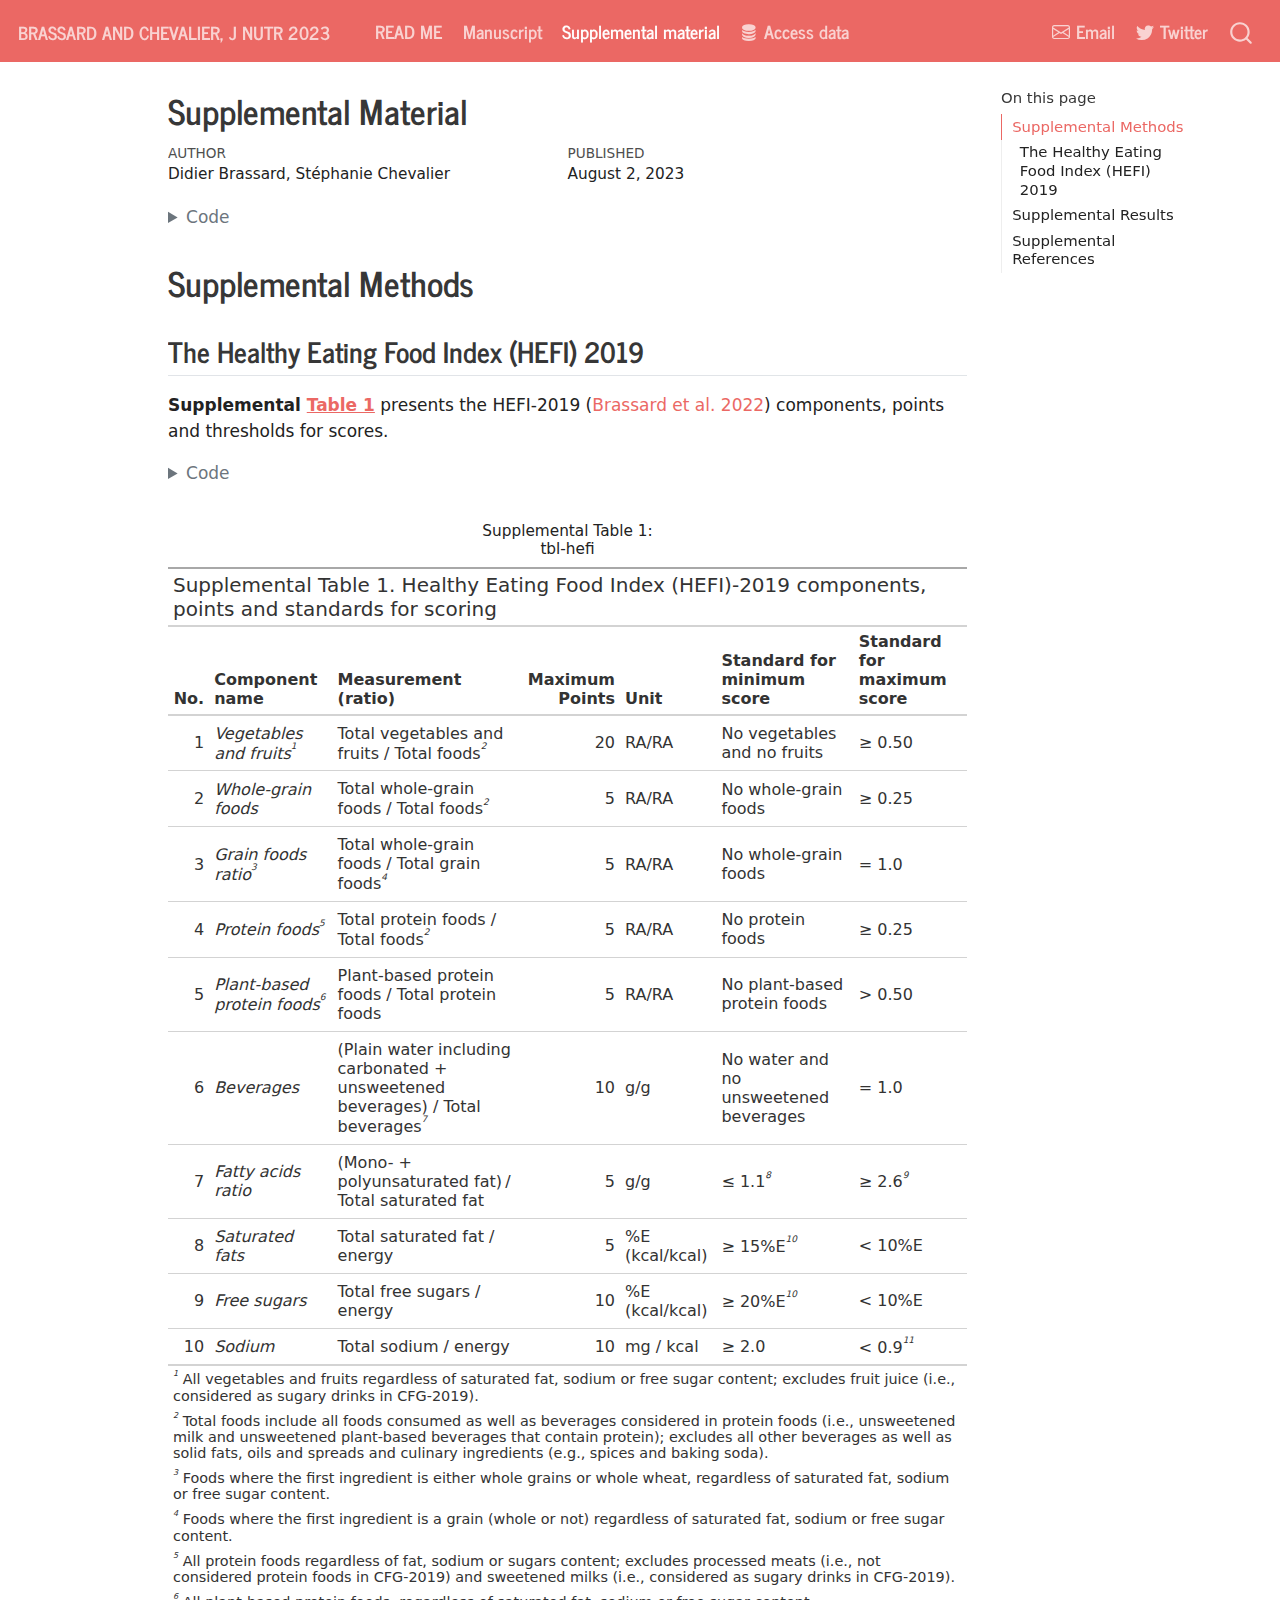
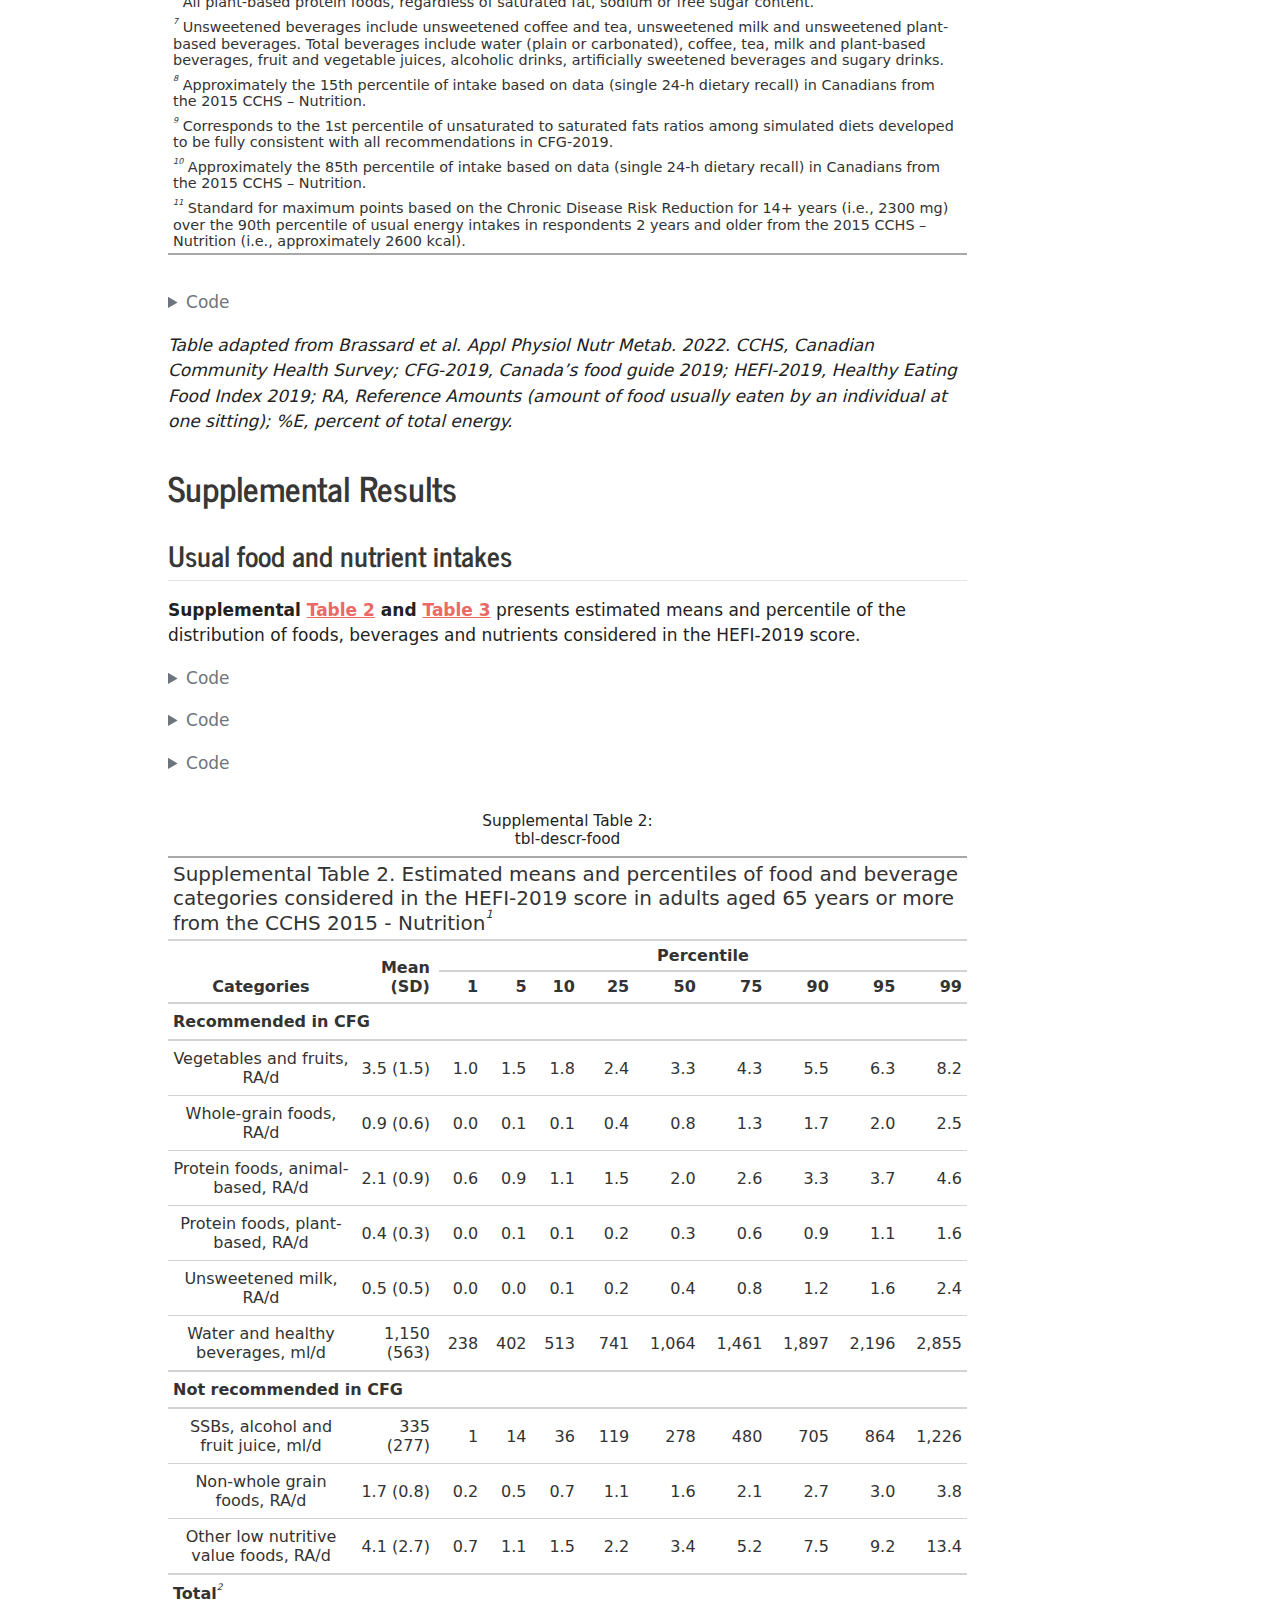
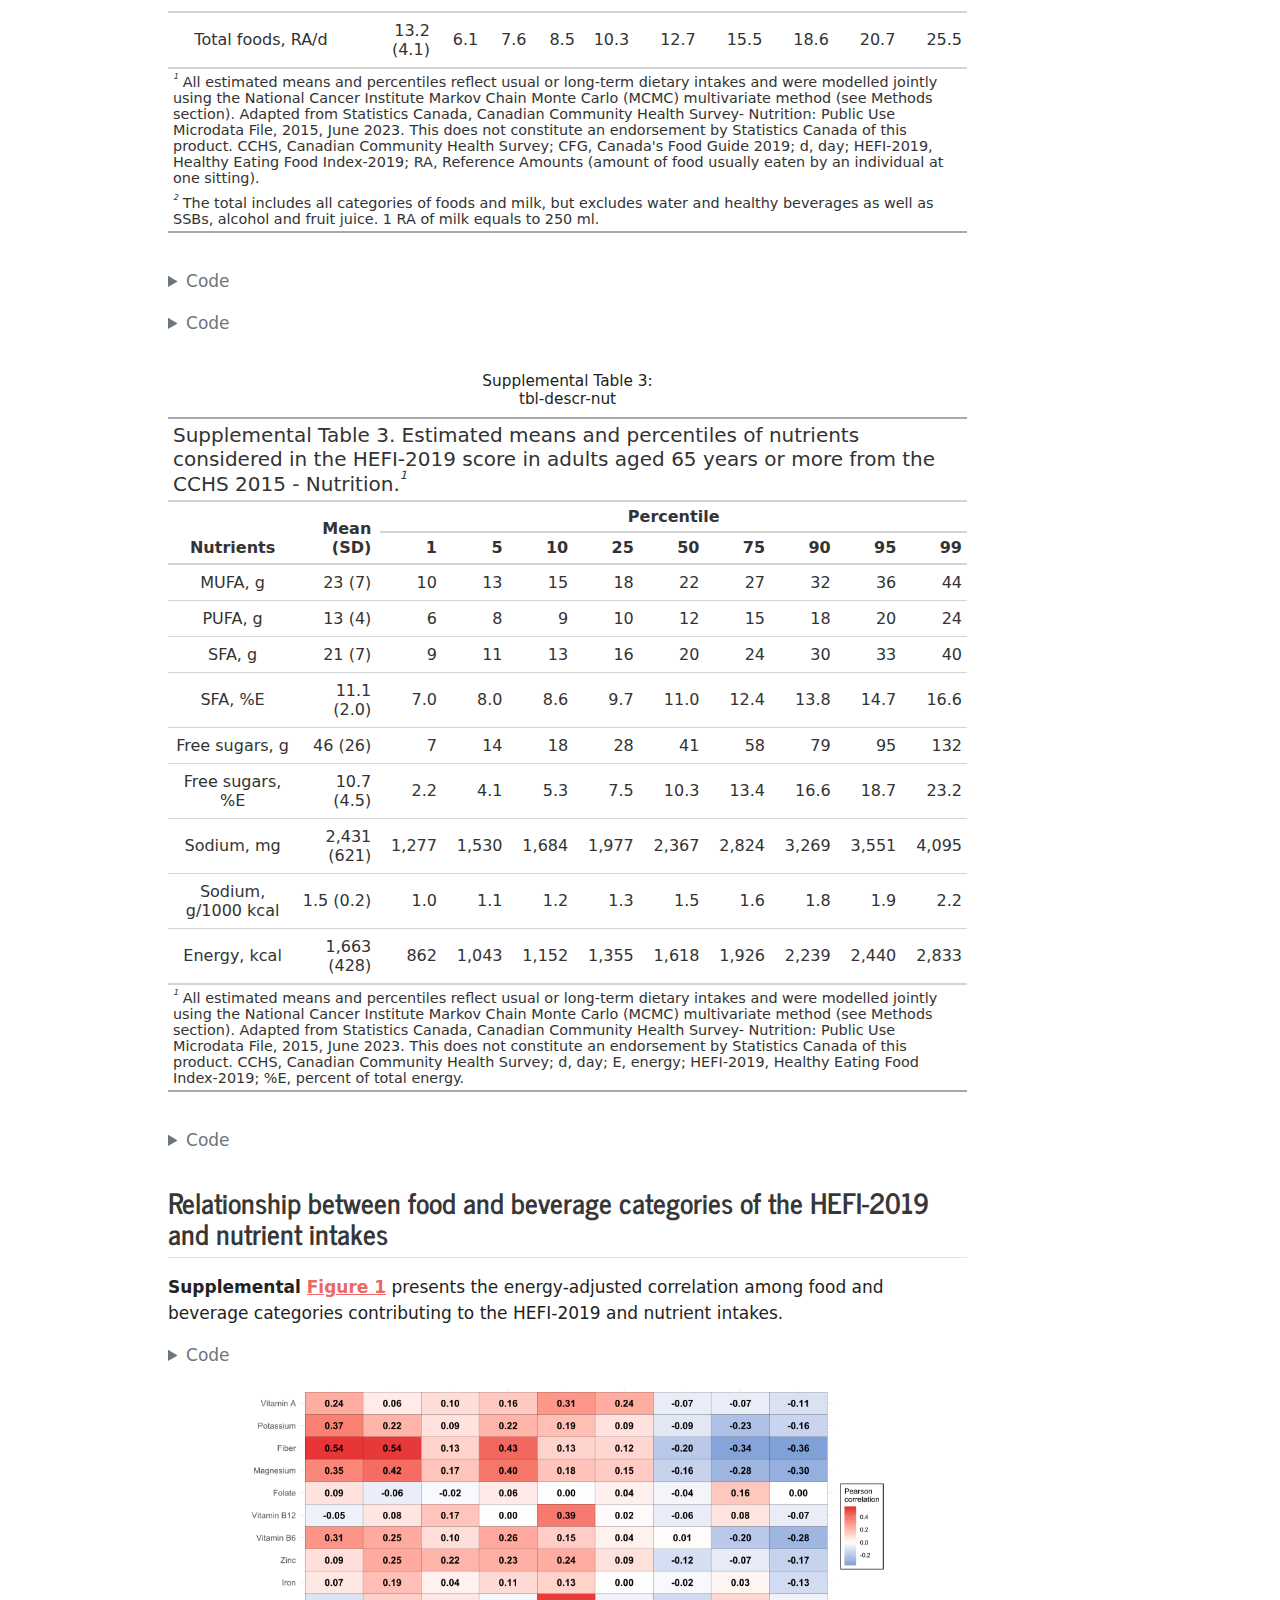
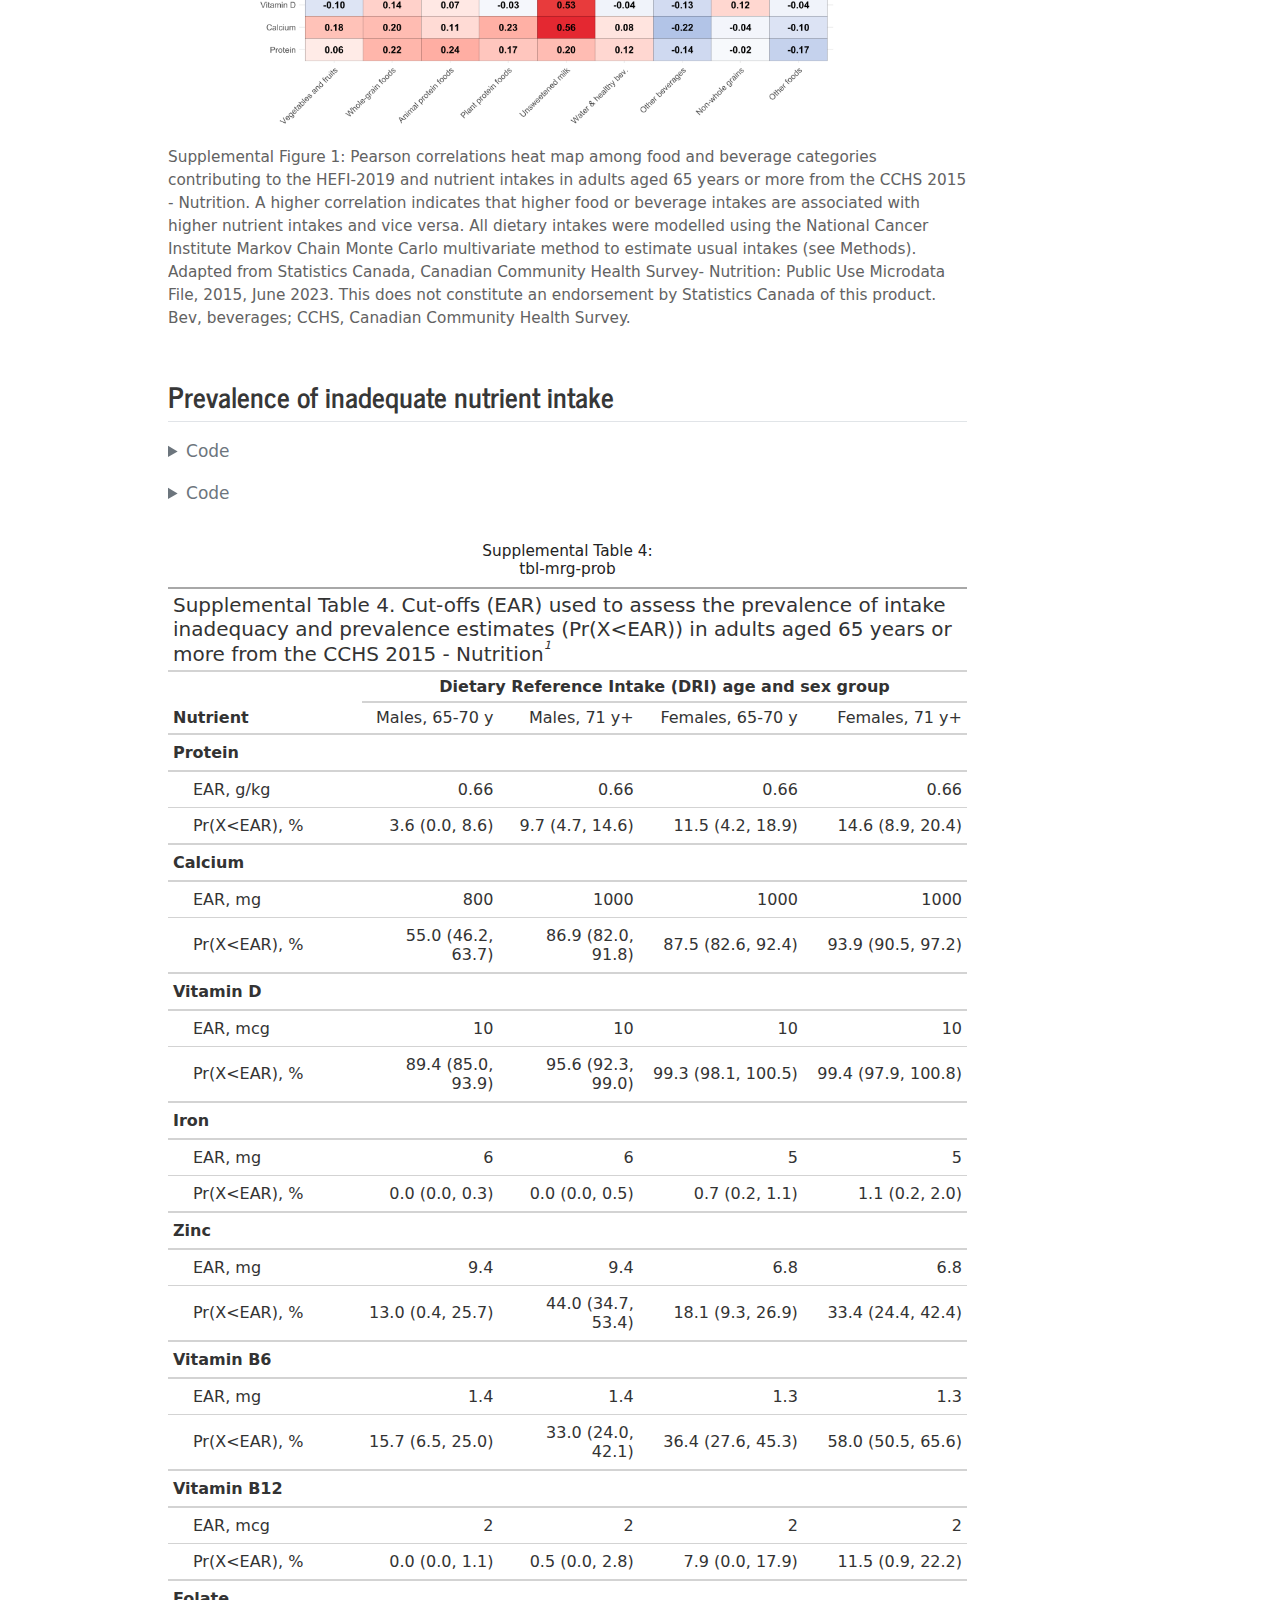
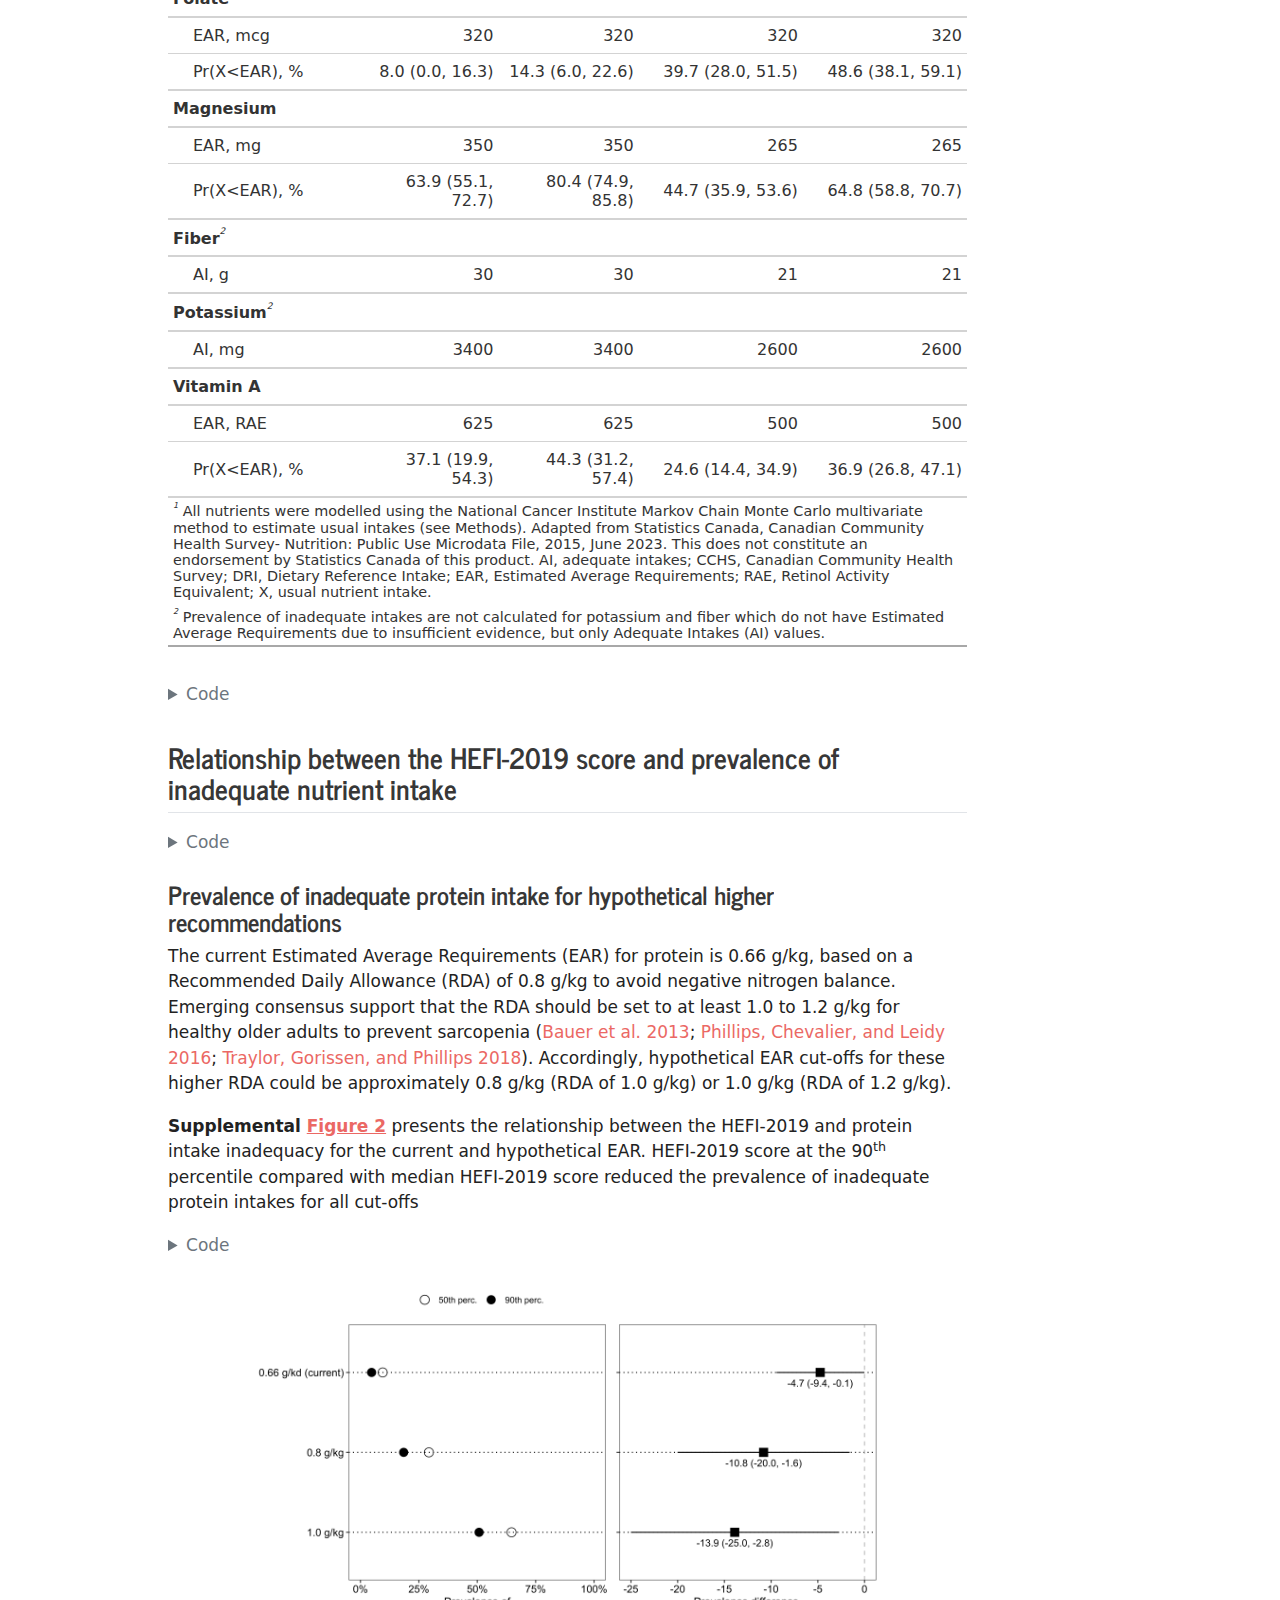
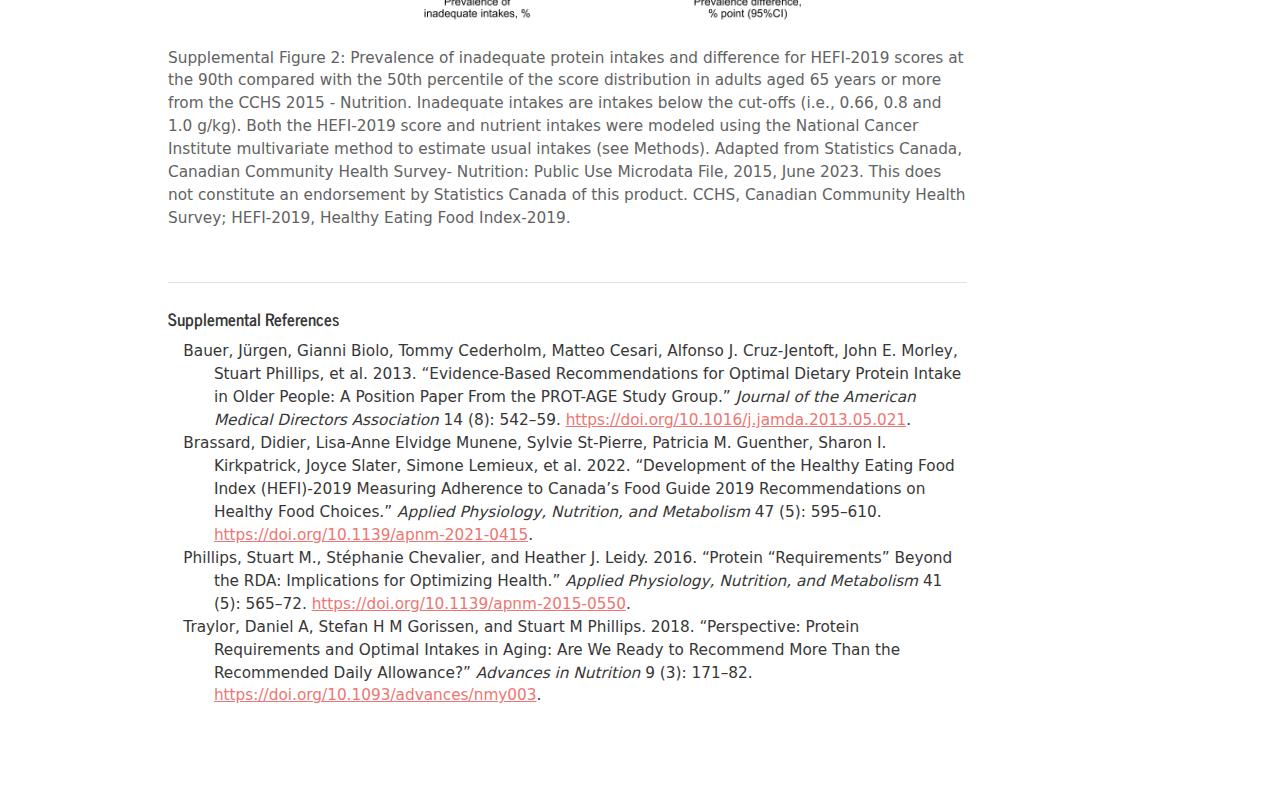
==== commit f872c567: "Updated /doc and .yml" ====
--- a/docs/9.2-HEFI19-NUT_OSM.html
+++ b/docs/9.2-HEFI19-NUT_OSM.html
@@ -7,9 +7,9 @@
 <meta name="viewport" content="width=device-width, initial-scale=1.0, user-scalable=yes">
 
 <meta name="author" content="Didier Brassard, Stéphanie Chevalier">
-<meta name="dcterms.date" content="2023-08-01">
-
-<title>Brassard and Chevalier, J Nutr 2023 - Online Supplemental Material</title>
+<meta name="dcterms.date" content="2023-08-02">
+
+<title>Brassard and Chevalier, J Nutr 2023 - Supplemental Material</title>
 <style>
 code{white-space: pre-wrap;}
 span.smallcaps{font-variant: small-caps;}
@@ -147,12 +147,24 @@
  <span class="menu-text">Supplemental material</span></a>
   </li>  
   <li class="nav-item">
+    <a class="nav-link" href="https://osf.io/6na42/" rel="" target=""><i class="bi bi-database-fill" role="img">
+</i> 
+ <span class="menu-text">Access data</span></a>
+  </li>  
+</ul>
+            <ul class="navbar-nav navbar-nav-scroll ms-auto">
+  <li class="nav-item">
     <a class="nav-link" href="mailto:didier.brassard@mcgill.ca" rel="" target=""><i class="bi bi-envelope" role="img">
 </i> 
  <span class="menu-text">Email</span></a>
   </li>  
+  <li class="nav-item">
+    <a class="nav-link" href="https://twitter.com/didier_dtp" rel="" target=""><i class="bi bi-twitter" role="img">
+</i> 
+ <span class="menu-text">Twitter</span></a>
+  </li>  
 </ul>
-            <div class="quarto-navbar-tools ms-auto">
+            <div class="quarto-navbar-tools">
 </div>
           </div> <!-- /navcollapse -->
       </div> <!-- /container-fluid -->
@@ -190,7 +202,7 @@
 
 <header id="title-block-header" class="quarto-title-block default">
 <div class="quarto-title">
-<h1 class="title">Online Supplemental Material</h1>
+<h1 class="title">Supplemental Material</h1>
 </div>
 
 
@@ -207,7 +219,7 @@
     <div>
     <div class="quarto-title-meta-heading">Published</div>
     <div class="quarto-title-meta-contents">
-      <p class="date">August 1, 2023</p>
+      <p class="date">August 2, 2023</p>
     </div>
   </div>
   
@@ -273,150 +285,149 @@
 <span id="cb1-51"><a href="#cb1-51" aria-hidden="true" tabindex="-1"></a><span class="fu">library</span>(tinytex)</span>
 <span id="cb1-52"><a href="#cb1-52" aria-hidden="true" tabindex="-1"></a><span class="fu">library</span>(MetBrewer)</span>
 <span id="cb1-53"><a href="#cb1-53" aria-hidden="true" tabindex="-1"></a></span>
-<span id="cb1-54"><a href="#cb1-54" aria-hidden="true" tabindex="-1"></a></span>
-<span id="cb1-55"><a href="#cb1-55" aria-hidden="true" tabindex="-1"></a><span class="do">## saving gt object vs. printing directly</span></span>
-<span id="cb1-56"><a href="#cb1-56" aria-hidden="true" tabindex="-1"></a>  gtsave_select <span class="ot">&lt;-</span> <span class="cf">function</span>(object,label,docx){</span>
-<span id="cb1-57"><a href="#cb1-57" aria-hidden="true" tabindex="-1"></a><span class="cf">if</span>(docx <span class="sc">==</span> <span class="st">"Y"</span>){</span>
-<span id="cb1-58"><a href="#cb1-58" aria-hidden="true" tabindex="-1"></a>  <span class="co"># save as docx</span></span>
-<span id="cb1-59"><a href="#cb1-59" aria-hidden="true" tabindex="-1"></a> object <span class="sc">|&gt;</span></span>
-<span id="cb1-60"><a href="#cb1-60" aria-hidden="true" tabindex="-1"></a>    gt<span class="sc">::</span><span class="fu">gtsave</span>(here<span class="sc">::</span><span class="fu">here</span>(suppl_dir,<span class="fu">paste0</span>(label,<span class="st">".docx"</span>)))</span>
-<span id="cb1-61"><a href="#cb1-61" aria-hidden="true" tabindex="-1"></a>} <span class="cf">else</span> {</span>
-<span id="cb1-62"><a href="#cb1-62" aria-hidden="true" tabindex="-1"></a>  <span class="co"># print gt object directly</span></span>
-<span id="cb1-63"><a href="#cb1-63" aria-hidden="true" tabindex="-1"></a>  object</span>
-<span id="cb1-64"><a href="#cb1-64" aria-hidden="true" tabindex="-1"></a>}</span>
-<span id="cb1-65"><a href="#cb1-65" aria-hidden="true" tabindex="-1"></a>  </span>
-<span id="cb1-66"><a href="#cb1-66" aria-hidden="true" tabindex="-1"></a>}</span>
-<span id="cb1-67"><a href="#cb1-67" aria-hidden="true" tabindex="-1"></a></span>
-<span id="cb1-68"><a href="#cb1-68" aria-hidden="true" tabindex="-1"></a><span class="co"># *********************************************** #</span></span>
-<span id="cb1-69"><a href="#cb1-69" aria-hidden="true" tabindex="-1"></a><span class="co">#                Common labels                    #</span></span>
-<span id="cb1-70"><a href="#cb1-70" aria-hidden="true" tabindex="-1"></a><span class="co"># *********************************************** #</span></span>
-<span id="cb1-71"><a href="#cb1-71" aria-hidden="true" tabindex="-1"></a></span>
-<span id="cb1-72"><a href="#cb1-72" aria-hidden="true" tabindex="-1"></a><span class="do">### DRI groups</span></span>
-<span id="cb1-73"><a href="#cb1-73" aria-hidden="true" tabindex="-1"></a>drig_list <span class="ot">&lt;-</span> </span>
-<span id="cb1-74"><a href="#cb1-74" aria-hidden="true" tabindex="-1"></a>  <span class="fu">c</span>(<span class="dv">0</span>,<span class="dv">12</span>,<span class="dv">13</span>,<span class="dv">14</span>,<span class="dv">15</span>)</span>
-<span id="cb1-75"><a href="#cb1-75" aria-hidden="true" tabindex="-1"></a></span>
-<span id="cb1-76"><a href="#cb1-76" aria-hidden="true" tabindex="-1"></a>drig_label <span class="ot">&lt;-</span> </span>
-<span id="cb1-77"><a href="#cb1-77" aria-hidden="true" tabindex="-1"></a>  <span class="fu">c</span>(<span class="st">'Adults 65y+'</span>,</span>
-<span id="cb1-78"><a href="#cb1-78" aria-hidden="true" tabindex="-1"></a>  <span class="st">'Males, 65 to 70 y'</span>,</span>
-<span id="cb1-79"><a href="#cb1-79" aria-hidden="true" tabindex="-1"></a>  <span class="st">'Females, 65 to 70 y'</span>,</span>
-<span id="cb1-80"><a href="#cb1-80" aria-hidden="true" tabindex="-1"></a>  <span class="st">'Males, 71 y+'</span>,</span>
-<span id="cb1-81"><a href="#cb1-81" aria-hidden="true" tabindex="-1"></a>  <span class="st">'Females, 71 y+'</span>)</span>
-<span id="cb1-82"><a href="#cb1-82" aria-hidden="true" tabindex="-1"></a></span>
-<span id="cb1-83"><a href="#cb1-83" aria-hidden="true" tabindex="-1"></a>drig_plotlabel <span class="ot">&lt;-</span> </span>
-<span id="cb1-84"><a href="#cb1-84" aria-hidden="true" tabindex="-1"></a>  <span class="fu">c</span>(<span class="st">'12'</span><span class="ot">=</span><span class="st">'Males, 65 to 70 years'</span>,</span>
-<span id="cb1-85"><a href="#cb1-85" aria-hidden="true" tabindex="-1"></a><span class="st">'13'</span><span class="ot">=</span><span class="st">'Females, 65 to 70 years'</span>,</span>
-<span id="cb1-86"><a href="#cb1-86" aria-hidden="true" tabindex="-1"></a><span class="st">'14'</span><span class="ot">=</span><span class="st">'Males, 71 or older'</span>,</span>
-<span id="cb1-87"><a href="#cb1-87" aria-hidden="true" tabindex="-1"></a><span class="st">'15'</span><span class="ot">=</span><span class="st">'Females, 71 or older'</span>)</span>
-<span id="cb1-88"><a href="#cb1-88" aria-hidden="true" tabindex="-1"></a></span>
-<span id="cb1-89"><a href="#cb1-89" aria-hidden="true" tabindex="-1"></a><span class="do">### Nutrient variable names</span></span>
-<span id="cb1-90"><a href="#cb1-90" aria-hidden="true" tabindex="-1"></a>varname_list <span class="ot">&lt;-</span> </span>
-<span id="cb1-91"><a href="#cb1-91" aria-hidden="true" tabindex="-1"></a>  <span class="fu">c</span>(<span class="st">'pro'</span>,</span>
-<span id="cb1-92"><a href="#cb1-92" aria-hidden="true" tabindex="-1"></a>    <span class="st">'pro_kg'</span>,</span>
-<span id="cb1-93"><a href="#cb1-93" aria-hidden="true" tabindex="-1"></a>    <span class="st">'calcium'</span>,</span>
-<span id="cb1-94"><a href="#cb1-94" aria-hidden="true" tabindex="-1"></a>    <span class="st">'vit_d'</span>,</span>
-<span id="cb1-95"><a href="#cb1-95" aria-hidden="true" tabindex="-1"></a>    <span class="st">'iron'</span>,</span>
-<span id="cb1-96"><a href="#cb1-96" aria-hidden="true" tabindex="-1"></a>    <span class="st">'zinc'</span>,</span>
-<span id="cb1-97"><a href="#cb1-97" aria-hidden="true" tabindex="-1"></a>    <span class="st">'vit_b6'</span>,</span>
-<span id="cb1-98"><a href="#cb1-98" aria-hidden="true" tabindex="-1"></a>    <span class="st">'vit_b12'</span>,</span>
-<span id="cb1-99"><a href="#cb1-99" aria-hidden="true" tabindex="-1"></a>    <span class="st">'dfe'</span>,</span>
-<span id="cb1-100"><a href="#cb1-100" aria-hidden="true" tabindex="-1"></a>    <span class="st">'mg'</span>,</span>
-<span id="cb1-101"><a href="#cb1-101" aria-hidden="true" tabindex="-1"></a>    <span class="st">'pota'</span>,</span>
-<span id="cb1-102"><a href="#cb1-102" aria-hidden="true" tabindex="-1"></a>    <span class="st">'fibers'</span>,</span>
-<span id="cb1-103"><a href="#cb1-103" aria-hidden="true" tabindex="-1"></a>    <span class="st">'rae'</span>)</span>
-<span id="cb1-104"><a href="#cb1-104" aria-hidden="true" tabindex="-1"></a></span>
-<span id="cb1-105"><a href="#cb1-105" aria-hidden="true" tabindex="-1"></a>varlabeltidy_list <span class="ot">&lt;-</span> </span>
-<span id="cb1-106"><a href="#cb1-106" aria-hidden="true" tabindex="-1"></a>  <span class="fu">c</span>( <span class="at">pro=</span><span class="st">'Protein'</span>, </span>
-<span id="cb1-107"><a href="#cb1-107" aria-hidden="true" tabindex="-1"></a>    <span class="at">pro_kg=</span><span class="st">'Protein'</span>, </span>
-<span id="cb1-108"><a href="#cb1-108" aria-hidden="true" tabindex="-1"></a>    <span class="at">calcium=</span><span class="st">'Calcium'</span>, </span>
-<span id="cb1-109"><a href="#cb1-109" aria-hidden="true" tabindex="-1"></a>    <span class="at">vit_d=</span><span class="st">'Vitamin D'</span>, </span>
-<span id="cb1-110"><a href="#cb1-110" aria-hidden="true" tabindex="-1"></a>    <span class="at">iron=</span><span class="st">'Iron'</span>, </span>
-<span id="cb1-111"><a href="#cb1-111" aria-hidden="true" tabindex="-1"></a>    <span class="at">zinc=</span><span class="st">'Zinc'</span>, </span>
-<span id="cb1-112"><a href="#cb1-112" aria-hidden="true" tabindex="-1"></a>    <span class="at">vit_b6=</span><span class="st">'Vitamin B6'</span>, </span>
-<span id="cb1-113"><a href="#cb1-113" aria-hidden="true" tabindex="-1"></a>    <span class="at">vit_b12=</span><span class="st">'Vitamin B12'</span>, </span>
-<span id="cb1-114"><a href="#cb1-114" aria-hidden="true" tabindex="-1"></a>    <span class="co">#dfe='Dietary folate equivalent', </span></span>
-<span id="cb1-115"><a href="#cb1-115" aria-hidden="true" tabindex="-1"></a>    <span class="at">dfe=</span><span class="st">'Folate'</span>,</span>
-<span id="cb1-116"><a href="#cb1-116" aria-hidden="true" tabindex="-1"></a>    <span class="at">mg=</span><span class="st">'Magnesium'</span>, </span>
-<span id="cb1-117"><a href="#cb1-117" aria-hidden="true" tabindex="-1"></a>    <span class="at">pota=</span><span class="st">'Potassium'</span>, </span>
-<span id="cb1-118"><a href="#cb1-118" aria-hidden="true" tabindex="-1"></a>    <span class="at">fibers=</span><span class="st">'Fiber'</span>,</span>
-<span id="cb1-119"><a href="#cb1-119" aria-hidden="true" tabindex="-1"></a>    <span class="at">rae=</span><span class="st">'Vitamin A'</span></span>
-<span id="cb1-120"><a href="#cb1-120" aria-hidden="true" tabindex="-1"></a>  )</span>
-<span id="cb1-121"><a href="#cb1-121" aria-hidden="true" tabindex="-1"></a>  </span>
-<span id="cb1-122"><a href="#cb1-122" aria-hidden="true" tabindex="-1"></a><span class="co"># ********************************************** #</span></span>
-<span id="cb1-123"><a href="#cb1-123" aria-hidden="true" tabindex="-1"></a><span class="co">#                   Functions                    #</span></span>
-<span id="cb1-124"><a href="#cb1-124" aria-hidden="true" tabindex="-1"></a><span class="co"># ********************************************** #</span></span>
-<span id="cb1-125"><a href="#cb1-125" aria-hidden="true" tabindex="-1"></a></span>
-<span id="cb1-126"><a href="#cb1-126" aria-hidden="true" tabindex="-1"></a><span class="co"># &lt;tolower1&gt;: lower case,but only for first letter (works for 1 word)</span></span>
-<span id="cb1-127"><a href="#cb1-127" aria-hidden="true" tabindex="-1"></a>  tolower1 <span class="ot">&lt;-</span> <span class="cf">function</span>(x) {</span>
-<span id="cb1-128"><a href="#cb1-128" aria-hidden="true" tabindex="-1"></a>    <span class="fu">substr</span>(x, <span class="dv">1</span>, <span class="dv">1</span>) <span class="ot">&lt;-</span> <span class="fu">tolower</span>(<span class="fu">substr</span>(x, <span class="dv">1</span>, <span class="dv">1</span>))</span>
-<span id="cb1-129"><a href="#cb1-129" aria-hidden="true" tabindex="-1"></a>    <span class="fu">return</span>(x) </span>
-<span id="cb1-130"><a href="#cb1-130" aria-hidden="true" tabindex="-1"></a>  }</span>
-<span id="cb1-131"><a href="#cb1-131" aria-hidden="true" tabindex="-1"></a></span>
-<span id="cb1-132"><a href="#cb1-132" aria-hidden="true" tabindex="-1"></a><span class="co"># &lt;makeEstimateSD&gt; to format mean (SD) (within mutate step for example)</span></span>
-<span id="cb1-133"><a href="#cb1-133" aria-hidden="true" tabindex="-1"></a>makeEstimateSD <span class="ot">&lt;-</span> <span class="cf">function</span>(est,var,<span class="at">rounding=</span><span class="fl">0.1</span>){</span>
-<span id="cb1-134"><a href="#cb1-134" aria-hidden="true" tabindex="-1"></a>  <span class="fu">paste0</span>( scales<span class="sc">::</span><span class="fu">number</span>(est,<span class="at">accuracy =</span> rounding,<span class="at">big.mark=</span><span class="st">","</span>),<span class="st">" ("</span>,scales<span class="sc">::</span><span class="fu">number</span>(var,<span class="at">accuracy =</span> rounding,<span class="at">big.mark=</span><span class="st">","</span>,),<span class="st">")"</span>)</span>
-<span id="cb1-135"><a href="#cb1-135" aria-hidden="true" tabindex="-1"></a>}</span>
-<span id="cb1-136"><a href="#cb1-136" aria-hidden="true" tabindex="-1"></a></span>
-<span id="cb1-137"><a href="#cb1-137" aria-hidden="true" tabindex="-1"></a><span class="co"># &lt;makeEstimateCI&gt; to format Estimate (95%CI) (within mutate step for example)</span></span>
-<span id="cb1-138"><a href="#cb1-138" aria-hidden="true" tabindex="-1"></a>makeEstimateCI <span class="ot">&lt;-</span> <span class="cf">function</span>(est,lcl,ucl,<span class="at">sep=</span><span class="st">" to "</span>,<span class="at">numsep=</span><span class="st">","</span>,<span class="at">rounding=</span><span class="fl">0.1</span>){</span>
-<span id="cb1-139"><a href="#cb1-139" aria-hidden="true" tabindex="-1"></a><span class="fu">paste0</span>( scales<span class="sc">::</span><span class="fu">number</span>(est,<span class="at">accuracy =</span> rounding,<span class="at">big.mark=</span>numsep),</span>
-<span id="cb1-140"><a href="#cb1-140" aria-hidden="true" tabindex="-1"></a>        <span class="st">" ("</span>,scales<span class="sc">::</span><span class="fu">number</span>(lcl,<span class="at">accuracy =</span> rounding,<span class="at">big.mark=</span>numsep),</span>
-<span id="cb1-141"><a href="#cb1-141" aria-hidden="true" tabindex="-1"></a>          sep,</span>
-<span id="cb1-142"><a href="#cb1-142" aria-hidden="true" tabindex="-1"></a>        scales<span class="sc">::</span><span class="fu">number</span>(ucl,<span class="at">accuracy =</span> rounding,<span class="at">big.mark=</span>numsep),</span>
-<span id="cb1-143"><a href="#cb1-143" aria-hidden="true" tabindex="-1"></a>          <span class="st">")"</span>)  </span>
-<span id="cb1-144"><a href="#cb1-144" aria-hidden="true" tabindex="-1"></a>}</span>
-<span id="cb1-145"><a href="#cb1-145" aria-hidden="true" tabindex="-1"></a></span>
-<span id="cb1-146"><a href="#cb1-146" aria-hidden="true" tabindex="-1"></a>make95ci <span class="ot">&lt;-</span> <span class="cf">function</span>(x,<span class="at">sep=</span><span class="st">", "</span>,<span class="at">rounding=</span><span class="fl">0.01</span>,<span class="at">reverse=</span><span class="dv">0</span>,<span class="at">add_suffix=</span><span class="st">""</span>){</span>
-<span id="cb1-147"><a href="#cb1-147" aria-hidden="true" tabindex="-1"></a>  lcl <span class="ot">&lt;-</span> <span class="fu">paste0</span>(scales<span class="sc">::</span><span class="fu">number</span>(x<span class="sc">$</span>lcl95,<span class="at">accuracy=</span>rounding),add_suffix)</span>
-<span id="cb1-148"><a href="#cb1-148" aria-hidden="true" tabindex="-1"></a>  ucl <span class="ot">&lt;-</span> <span class="fu">paste0</span>(scales<span class="sc">::</span><span class="fu">number</span>(x<span class="sc">$</span>ucl95,<span class="at">accuracy=</span>rounding),add_suffix)</span>
-<span id="cb1-149"><a href="#cb1-149" aria-hidden="true" tabindex="-1"></a>  <span class="cf">if</span>(reverse<span class="sc">==</span><span class="dv">0</span>){</span>
-<span id="cb1-150"><a href="#cb1-150" aria-hidden="true" tabindex="-1"></a>  <span class="co"># Regular ordering, estimate (LCL to UCL)</span></span>
-<span id="cb1-151"><a href="#cb1-151" aria-hidden="true" tabindex="-1"></a>    <span class="fu">return</span>(</span>
-<span id="cb1-152"><a href="#cb1-152" aria-hidden="true" tabindex="-1"></a>      <span class="fu">noquote</span>( <span class="fu">paste0</span>(lcl,sep,ucl) )</span>
-<span id="cb1-153"><a href="#cb1-153" aria-hidden="true" tabindex="-1"></a>    )</span>
-<span id="cb1-154"><a href="#cb1-154" aria-hidden="true" tabindex="-1"></a>  } <span class="cf">else</span> {</span>
-<span id="cb1-155"><a href="#cb1-155" aria-hidden="true" tabindex="-1"></a>    <span class="co"># Reversed ordering, estimate (UCL to LCL)</span></span>
-<span id="cb1-156"><a href="#cb1-156" aria-hidden="true" tabindex="-1"></a>    <span class="fu">return</span>(</span>
-<span id="cb1-157"><a href="#cb1-157" aria-hidden="true" tabindex="-1"></a>      <span class="fu">noquote</span>( <span class="fu">paste0</span>(ucl,sep,lcl) )</span>
-<span id="cb1-158"><a href="#cb1-158" aria-hidden="true" tabindex="-1"></a>    )</span>
-<span id="cb1-159"><a href="#cb1-159" aria-hidden="true" tabindex="-1"></a>  }</span>
-<span id="cb1-160"><a href="#cb1-160" aria-hidden="true" tabindex="-1"></a>  </span>
-<span id="cb1-161"><a href="#cb1-161" aria-hidden="true" tabindex="-1"></a>}</span>
+<span id="cb1-54"><a href="#cb1-54" aria-hidden="true" tabindex="-1"></a><span class="do">## saving gt object vs. printing directly</span></span>
+<span id="cb1-55"><a href="#cb1-55" aria-hidden="true" tabindex="-1"></a>  gtsave_select <span class="ot">&lt;-</span> <span class="cf">function</span>(object,label,docx){</span>
+<span id="cb1-56"><a href="#cb1-56" aria-hidden="true" tabindex="-1"></a><span class="cf">if</span>(docx <span class="sc">==</span> <span class="st">"Y"</span>){</span>
+<span id="cb1-57"><a href="#cb1-57" aria-hidden="true" tabindex="-1"></a>  <span class="co"># save as docx</span></span>
+<span id="cb1-58"><a href="#cb1-58" aria-hidden="true" tabindex="-1"></a> object <span class="sc">|&gt;</span></span>
+<span id="cb1-59"><a href="#cb1-59" aria-hidden="true" tabindex="-1"></a>    gt<span class="sc">::</span><span class="fu">gtsave</span>(here<span class="sc">::</span><span class="fu">here</span>(suppl_dir,<span class="fu">paste0</span>(label,<span class="st">".docx"</span>)))</span>
+<span id="cb1-60"><a href="#cb1-60" aria-hidden="true" tabindex="-1"></a>} <span class="cf">else</span> {</span>
+<span id="cb1-61"><a href="#cb1-61" aria-hidden="true" tabindex="-1"></a>  <span class="co"># print gt object directly</span></span>
+<span id="cb1-62"><a href="#cb1-62" aria-hidden="true" tabindex="-1"></a>  object</span>
+<span id="cb1-63"><a href="#cb1-63" aria-hidden="true" tabindex="-1"></a>}</span>
+<span id="cb1-64"><a href="#cb1-64" aria-hidden="true" tabindex="-1"></a>  </span>
+<span id="cb1-65"><a href="#cb1-65" aria-hidden="true" tabindex="-1"></a>}</span>
+<span id="cb1-66"><a href="#cb1-66" aria-hidden="true" tabindex="-1"></a></span>
+<span id="cb1-67"><a href="#cb1-67" aria-hidden="true" tabindex="-1"></a><span class="co"># *********************************************** #</span></span>
+<span id="cb1-68"><a href="#cb1-68" aria-hidden="true" tabindex="-1"></a><span class="co">#                Common labels                    #</span></span>
+<span id="cb1-69"><a href="#cb1-69" aria-hidden="true" tabindex="-1"></a><span class="co"># *********************************************** #</span></span>
+<span id="cb1-70"><a href="#cb1-70" aria-hidden="true" tabindex="-1"></a></span>
+<span id="cb1-71"><a href="#cb1-71" aria-hidden="true" tabindex="-1"></a><span class="do">### DRI groups</span></span>
+<span id="cb1-72"><a href="#cb1-72" aria-hidden="true" tabindex="-1"></a>drig_list <span class="ot">&lt;-</span> </span>
+<span id="cb1-73"><a href="#cb1-73" aria-hidden="true" tabindex="-1"></a>  <span class="fu">c</span>(<span class="dv">0</span>,<span class="dv">12</span>,<span class="dv">13</span>,<span class="dv">14</span>,<span class="dv">15</span>)</span>
+<span id="cb1-74"><a href="#cb1-74" aria-hidden="true" tabindex="-1"></a></span>
+<span id="cb1-75"><a href="#cb1-75" aria-hidden="true" tabindex="-1"></a>drig_label <span class="ot">&lt;-</span> </span>
+<span id="cb1-76"><a href="#cb1-76" aria-hidden="true" tabindex="-1"></a>  <span class="fu">c</span>(<span class="st">'Adults 65y+'</span>,</span>
+<span id="cb1-77"><a href="#cb1-77" aria-hidden="true" tabindex="-1"></a>  <span class="st">'Males, 65 to 70 y'</span>,</span>
+<span id="cb1-78"><a href="#cb1-78" aria-hidden="true" tabindex="-1"></a>  <span class="st">'Females, 65 to 70 y'</span>,</span>
+<span id="cb1-79"><a href="#cb1-79" aria-hidden="true" tabindex="-1"></a>  <span class="st">'Males, 71 y+'</span>,</span>
+<span id="cb1-80"><a href="#cb1-80" aria-hidden="true" tabindex="-1"></a>  <span class="st">'Females, 71 y+'</span>)</span>
+<span id="cb1-81"><a href="#cb1-81" aria-hidden="true" tabindex="-1"></a></span>
+<span id="cb1-82"><a href="#cb1-82" aria-hidden="true" tabindex="-1"></a>drig_plotlabel <span class="ot">&lt;-</span> </span>
+<span id="cb1-83"><a href="#cb1-83" aria-hidden="true" tabindex="-1"></a>  <span class="fu">c</span>(<span class="st">'12'</span><span class="ot">=</span><span class="st">'Males, 65 to 70 years'</span>,</span>
+<span id="cb1-84"><a href="#cb1-84" aria-hidden="true" tabindex="-1"></a><span class="st">'13'</span><span class="ot">=</span><span class="st">'Females, 65 to 70 years'</span>,</span>
+<span id="cb1-85"><a href="#cb1-85" aria-hidden="true" tabindex="-1"></a><span class="st">'14'</span><span class="ot">=</span><span class="st">'Males, 71 or older'</span>,</span>
+<span id="cb1-86"><a href="#cb1-86" aria-hidden="true" tabindex="-1"></a><span class="st">'15'</span><span class="ot">=</span><span class="st">'Females, 71 or older'</span>)</span>
+<span id="cb1-87"><a href="#cb1-87" aria-hidden="true" tabindex="-1"></a></span>
+<span id="cb1-88"><a href="#cb1-88" aria-hidden="true" tabindex="-1"></a><span class="do">### Nutrient variable names</span></span>
+<span id="cb1-89"><a href="#cb1-89" aria-hidden="true" tabindex="-1"></a>varname_list <span class="ot">&lt;-</span> </span>
+<span id="cb1-90"><a href="#cb1-90" aria-hidden="true" tabindex="-1"></a>  <span class="fu">c</span>(<span class="st">'pro'</span>,</span>
+<span id="cb1-91"><a href="#cb1-91" aria-hidden="true" tabindex="-1"></a>    <span class="st">'pro_kg'</span>,</span>
+<span id="cb1-92"><a href="#cb1-92" aria-hidden="true" tabindex="-1"></a>    <span class="st">'calcium'</span>,</span>
+<span id="cb1-93"><a href="#cb1-93" aria-hidden="true" tabindex="-1"></a>    <span class="st">'vit_d'</span>,</span>
+<span id="cb1-94"><a href="#cb1-94" aria-hidden="true" tabindex="-1"></a>    <span class="st">'iron'</span>,</span>
+<span id="cb1-95"><a href="#cb1-95" aria-hidden="true" tabindex="-1"></a>    <span class="st">'zinc'</span>,</span>
+<span id="cb1-96"><a href="#cb1-96" aria-hidden="true" tabindex="-1"></a>    <span class="st">'vit_b6'</span>,</span>
+<span id="cb1-97"><a href="#cb1-97" aria-hidden="true" tabindex="-1"></a>    <span class="st">'vit_b12'</span>,</span>
+<span id="cb1-98"><a href="#cb1-98" aria-hidden="true" tabindex="-1"></a>    <span class="st">'dfe'</span>,</span>
+<span id="cb1-99"><a href="#cb1-99" aria-hidden="true" tabindex="-1"></a>    <span class="st">'mg'</span>,</span>
+<span id="cb1-100"><a href="#cb1-100" aria-hidden="true" tabindex="-1"></a>    <span class="st">'pota'</span>,</span>
+<span id="cb1-101"><a href="#cb1-101" aria-hidden="true" tabindex="-1"></a>    <span class="st">'fibers'</span>,</span>
+<span id="cb1-102"><a href="#cb1-102" aria-hidden="true" tabindex="-1"></a>    <span class="st">'rae'</span>)</span>
+<span id="cb1-103"><a href="#cb1-103" aria-hidden="true" tabindex="-1"></a></span>
+<span id="cb1-104"><a href="#cb1-104" aria-hidden="true" tabindex="-1"></a>varlabeltidy_list <span class="ot">&lt;-</span> </span>
+<span id="cb1-105"><a href="#cb1-105" aria-hidden="true" tabindex="-1"></a>  <span class="fu">c</span>( <span class="at">pro=</span><span class="st">'Protein'</span>, </span>
+<span id="cb1-106"><a href="#cb1-106" aria-hidden="true" tabindex="-1"></a>    <span class="at">pro_kg=</span><span class="st">'Protein'</span>, </span>
+<span id="cb1-107"><a href="#cb1-107" aria-hidden="true" tabindex="-1"></a>    <span class="at">calcium=</span><span class="st">'Calcium'</span>, </span>
+<span id="cb1-108"><a href="#cb1-108" aria-hidden="true" tabindex="-1"></a>    <span class="at">vit_d=</span><span class="st">'Vitamin D'</span>, </span>
+<span id="cb1-109"><a href="#cb1-109" aria-hidden="true" tabindex="-1"></a>    <span class="at">iron=</span><span class="st">'Iron'</span>, </span>
+<span id="cb1-110"><a href="#cb1-110" aria-hidden="true" tabindex="-1"></a>    <span class="at">zinc=</span><span class="st">'Zinc'</span>, </span>
+<span id="cb1-111"><a href="#cb1-111" aria-hidden="true" tabindex="-1"></a>    <span class="at">vit_b6=</span><span class="st">'Vitamin B6'</span>, </span>
+<span id="cb1-112"><a href="#cb1-112" aria-hidden="true" tabindex="-1"></a>    <span class="at">vit_b12=</span><span class="st">'Vitamin B12'</span>, </span>
+<span id="cb1-113"><a href="#cb1-113" aria-hidden="true" tabindex="-1"></a>    <span class="co">#dfe='Dietary folate equivalent', </span></span>
+<span id="cb1-114"><a href="#cb1-114" aria-hidden="true" tabindex="-1"></a>    <span class="at">dfe=</span><span class="st">'Folate'</span>,</span>
+<span id="cb1-115"><a href="#cb1-115" aria-hidden="true" tabindex="-1"></a>    <span class="at">mg=</span><span class="st">'Magnesium'</span>, </span>
+<span id="cb1-116"><a href="#cb1-116" aria-hidden="true" tabindex="-1"></a>    <span class="at">pota=</span><span class="st">'Potassium'</span>, </span>
+<span id="cb1-117"><a href="#cb1-117" aria-hidden="true" tabindex="-1"></a>    <span class="at">fibers=</span><span class="st">'Fiber'</span>,</span>
+<span id="cb1-118"><a href="#cb1-118" aria-hidden="true" tabindex="-1"></a>    <span class="at">rae=</span><span class="st">'Vitamin A'</span></span>
+<span id="cb1-119"><a href="#cb1-119" aria-hidden="true" tabindex="-1"></a>  )</span>
+<span id="cb1-120"><a href="#cb1-120" aria-hidden="true" tabindex="-1"></a>  </span>
+<span id="cb1-121"><a href="#cb1-121" aria-hidden="true" tabindex="-1"></a><span class="co"># ********************************************** #</span></span>
+<span id="cb1-122"><a href="#cb1-122" aria-hidden="true" tabindex="-1"></a><span class="co">#                   Functions                    #</span></span>
+<span id="cb1-123"><a href="#cb1-123" aria-hidden="true" tabindex="-1"></a><span class="co"># ********************************************** #</span></span>
+<span id="cb1-124"><a href="#cb1-124" aria-hidden="true" tabindex="-1"></a></span>
+<span id="cb1-125"><a href="#cb1-125" aria-hidden="true" tabindex="-1"></a><span class="co"># &lt;tolower1&gt;: lower case,but only for first letter (works for 1 word)</span></span>
+<span id="cb1-126"><a href="#cb1-126" aria-hidden="true" tabindex="-1"></a>  tolower1 <span class="ot">&lt;-</span> <span class="cf">function</span>(x) {</span>
+<span id="cb1-127"><a href="#cb1-127" aria-hidden="true" tabindex="-1"></a>    <span class="fu">substr</span>(x, <span class="dv">1</span>, <span class="dv">1</span>) <span class="ot">&lt;-</span> <span class="fu">tolower</span>(<span class="fu">substr</span>(x, <span class="dv">1</span>, <span class="dv">1</span>))</span>
+<span id="cb1-128"><a href="#cb1-128" aria-hidden="true" tabindex="-1"></a>    <span class="fu">return</span>(x) </span>
+<span id="cb1-129"><a href="#cb1-129" aria-hidden="true" tabindex="-1"></a>  }</span>
+<span id="cb1-130"><a href="#cb1-130" aria-hidden="true" tabindex="-1"></a></span>
+<span id="cb1-131"><a href="#cb1-131" aria-hidden="true" tabindex="-1"></a><span class="co"># &lt;makeEstimateSD&gt; to format mean (SD) (within mutate step for example)</span></span>
+<span id="cb1-132"><a href="#cb1-132" aria-hidden="true" tabindex="-1"></a>makeEstimateSD <span class="ot">&lt;-</span> <span class="cf">function</span>(est,var,<span class="at">rounding=</span><span class="fl">0.1</span>){</span>
+<span id="cb1-133"><a href="#cb1-133" aria-hidden="true" tabindex="-1"></a>  <span class="fu">paste0</span>( scales<span class="sc">::</span><span class="fu">number</span>(est,<span class="at">accuracy =</span> rounding,<span class="at">big.mark=</span><span class="st">","</span>),<span class="st">" ("</span>,scales<span class="sc">::</span><span class="fu">number</span>(var,<span class="at">accuracy =</span> rounding,<span class="at">big.mark=</span><span class="st">","</span>,),<span class="st">")"</span>)</span>
+<span id="cb1-134"><a href="#cb1-134" aria-hidden="true" tabindex="-1"></a>}</span>
+<span id="cb1-135"><a href="#cb1-135" aria-hidden="true" tabindex="-1"></a></span>
+<span id="cb1-136"><a href="#cb1-136" aria-hidden="true" tabindex="-1"></a><span class="co"># &lt;makeEstimateCI&gt; to format Estimate (95%CI) (within mutate step for example)</span></span>
+<span id="cb1-137"><a href="#cb1-137" aria-hidden="true" tabindex="-1"></a>makeEstimateCI <span class="ot">&lt;-</span> <span class="cf">function</span>(est,lcl,ucl,<span class="at">sep=</span><span class="st">" to "</span>,<span class="at">numsep=</span><span class="st">","</span>,<span class="at">rounding=</span><span class="fl">0.1</span>){</span>
+<span id="cb1-138"><a href="#cb1-138" aria-hidden="true" tabindex="-1"></a><span class="fu">paste0</span>( scales<span class="sc">::</span><span class="fu">number</span>(est,<span class="at">accuracy =</span> rounding,<span class="at">big.mark=</span>numsep),</span>
+<span id="cb1-139"><a href="#cb1-139" aria-hidden="true" tabindex="-1"></a>        <span class="st">" ("</span>,scales<span class="sc">::</span><span class="fu">number</span>(lcl,<span class="at">accuracy =</span> rounding,<span class="at">big.mark=</span>numsep),</span>
+<span id="cb1-140"><a href="#cb1-140" aria-hidden="true" tabindex="-1"></a>          sep,</span>
+<span id="cb1-141"><a href="#cb1-141" aria-hidden="true" tabindex="-1"></a>        scales<span class="sc">::</span><span class="fu">number</span>(ucl,<span class="at">accuracy =</span> rounding,<span class="at">big.mark=</span>numsep),</span>
+<span id="cb1-142"><a href="#cb1-142" aria-hidden="true" tabindex="-1"></a>          <span class="st">")"</span>)  </span>
+<span id="cb1-143"><a href="#cb1-143" aria-hidden="true" tabindex="-1"></a>}</span>
+<span id="cb1-144"><a href="#cb1-144" aria-hidden="true" tabindex="-1"></a></span>
+<span id="cb1-145"><a href="#cb1-145" aria-hidden="true" tabindex="-1"></a>make95ci <span class="ot">&lt;-</span> <span class="cf">function</span>(x,<span class="at">sep=</span><span class="st">", "</span>,<span class="at">rounding=</span><span class="fl">0.01</span>,<span class="at">reverse=</span><span class="dv">0</span>,<span class="at">add_suffix=</span><span class="st">""</span>){</span>
+<span id="cb1-146"><a href="#cb1-146" aria-hidden="true" tabindex="-1"></a>  lcl <span class="ot">&lt;-</span> <span class="fu">paste0</span>(scales<span class="sc">::</span><span class="fu">number</span>(x<span class="sc">$</span>lcl95,<span class="at">accuracy=</span>rounding),add_suffix)</span>
+<span id="cb1-147"><a href="#cb1-147" aria-hidden="true" tabindex="-1"></a>  ucl <span class="ot">&lt;-</span> <span class="fu">paste0</span>(scales<span class="sc">::</span><span class="fu">number</span>(x<span class="sc">$</span>ucl95,<span class="at">accuracy=</span>rounding),add_suffix)</span>
+<span id="cb1-148"><a href="#cb1-148" aria-hidden="true" tabindex="-1"></a>  <span class="cf">if</span>(reverse<span class="sc">==</span><span class="dv">0</span>){</span>
+<span id="cb1-149"><a href="#cb1-149" aria-hidden="true" tabindex="-1"></a>  <span class="co"># Regular ordering, estimate (LCL to UCL)</span></span>
+<span id="cb1-150"><a href="#cb1-150" aria-hidden="true" tabindex="-1"></a>    <span class="fu">return</span>(</span>
+<span id="cb1-151"><a href="#cb1-151" aria-hidden="true" tabindex="-1"></a>      <span class="fu">noquote</span>( <span class="fu">paste0</span>(lcl,sep,ucl) )</span>
+<span id="cb1-152"><a href="#cb1-152" aria-hidden="true" tabindex="-1"></a>    )</span>
+<span id="cb1-153"><a href="#cb1-153" aria-hidden="true" tabindex="-1"></a>  } <span class="cf">else</span> {</span>
+<span id="cb1-154"><a href="#cb1-154" aria-hidden="true" tabindex="-1"></a>    <span class="co"># Reversed ordering, estimate (UCL to LCL)</span></span>
+<span id="cb1-155"><a href="#cb1-155" aria-hidden="true" tabindex="-1"></a>    <span class="fu">return</span>(</span>
+<span id="cb1-156"><a href="#cb1-156" aria-hidden="true" tabindex="-1"></a>      <span class="fu">noquote</span>( <span class="fu">paste0</span>(ucl,sep,lcl) )</span>
+<span id="cb1-157"><a href="#cb1-157" aria-hidden="true" tabindex="-1"></a>    )</span>
+<span id="cb1-158"><a href="#cb1-158" aria-hidden="true" tabindex="-1"></a>  }</span>
+<span id="cb1-159"><a href="#cb1-159" aria-hidden="true" tabindex="-1"></a>  </span>
+<span id="cb1-160"><a href="#cb1-160" aria-hidden="true" tabindex="-1"></a>}</span>
+<span id="cb1-161"><a href="#cb1-161" aria-hidden="true" tabindex="-1"></a></span>
 <span id="cb1-162"><a href="#cb1-162" aria-hidden="true" tabindex="-1"></a></span>
-<span id="cb1-163"><a href="#cb1-163" aria-hidden="true" tabindex="-1"></a></span>
-<span id="cb1-164"><a href="#cb1-164" aria-hidden="true" tabindex="-1"></a><span class="co"># Cleveland dot plot</span></span>
-<span id="cb1-165"><a href="#cb1-165" aria-hidden="true" tabindex="-1"></a>theme_dotplotx <span class="ot">&lt;-</span> <span class="cf">function</span>() {</span>
-<span id="cb1-166"><a href="#cb1-166" aria-hidden="true" tabindex="-1"></a>  ggplot2<span class="sc">::</span><span class="fu">theme</span>( <span class="do">## remove the vertical grid lines</span></span>
-<span id="cb1-167"><a href="#cb1-167" aria-hidden="true" tabindex="-1"></a>    <span class="at">panel.grid.major.x =</span> <span class="fu">element_blank</span>() ,</span>
-<span id="cb1-168"><a href="#cb1-168" aria-hidden="true" tabindex="-1"></a>    <span class="at">panel.grid.minor.x =</span> <span class="fu">element_blank</span>() ,</span>
-<span id="cb1-169"><a href="#cb1-169" aria-hidden="true" tabindex="-1"></a>    <span class="do">## explicitly set the horizontal lines (or they will disappear too)</span></span>
-<span id="cb1-170"><a href="#cb1-170" aria-hidden="true" tabindex="-1"></a>    <span class="at">panel.grid.major.y =</span> <span class="fu">element_line</span>(<span class="at">color=</span><span class="st">"black"</span>, <span class="at">linetype =</span> <span class="dv">3</span>),</span>
-<span id="cb1-171"><a href="#cb1-171" aria-hidden="true" tabindex="-1"></a>    <span class="at">axis.text.y =</span> <span class="fu">element_text</span>(<span class="at">size=</span><span class="fu">rel</span>(<span class="fl">1.2</span>),<span class="at">color=</span><span class="st">"black"</span>),</span>
-<span id="cb1-172"><a href="#cb1-172" aria-hidden="true" tabindex="-1"></a>    <span class="at">axis.text.x =</span> <span class="fu">element_text</span>(<span class="at">size=</span><span class="fu">rel</span>(<span class="fl">1.2</span>),<span class="at">color=</span><span class="st">"black"</span>),</span>
-<span id="cb1-173"><a href="#cb1-173" aria-hidden="true" tabindex="-1"></a>    <span class="do">## use a white backgrounsd</span></span>
-<span id="cb1-174"><a href="#cb1-174" aria-hidden="true" tabindex="-1"></a>    <span class="at">panel.background =</span> <span class="fu">element_rect</span>(<span class="at">fill =</span> <span class="st">"white"</span>, <span class="at">colour =</span> <span class="cn">NA</span>),</span>
-<span id="cb1-175"><a href="#cb1-175" aria-hidden="true" tabindex="-1"></a>    <span class="at">panel.border =</span> <span class="fu">element_rect</span>(<span class="at">fill =</span> <span class="cn">NA</span>, <span class="at">colour =</span> <span class="st">"grey20"</span>))</span>
-<span id="cb1-176"><a href="#cb1-176" aria-hidden="true" tabindex="-1"></a>}</span>
-<span id="cb1-177"><a href="#cb1-177" aria-hidden="true" tabindex="-1"></a></span>
-<span id="cb1-178"><a href="#cb1-178" aria-hidden="true" tabindex="-1"></a><span class="do">## GT Table style</span></span>
-<span id="cb1-179"><a href="#cb1-179" aria-hidden="true" tabindex="-1"></a>  gtstyle <span class="ot">&lt;-</span> <span class="cf">function</span>(gtobject,<span class="at">footnote_marker=</span><span class="st">"numbers"</span>){</span>
-<span id="cb1-180"><a href="#cb1-180" aria-hidden="true" tabindex="-1"></a>    gtobject <span class="sc">|&gt;</span></span>
-<span id="cb1-181"><a href="#cb1-181" aria-hidden="true" tabindex="-1"></a>      gt<span class="sc">::</span><span class="fu">tab_style</span>(</span>
-<span id="cb1-182"><a href="#cb1-182" aria-hidden="true" tabindex="-1"></a>        <span class="at">style =</span> <span class="fu">list</span>(</span>
-<span id="cb1-183"><a href="#cb1-183" aria-hidden="true" tabindex="-1"></a>          <span class="fu">cell_text</span>(<span class="at">weight =</span> <span class="st">"bold"</span>)  ),</span>
-<span id="cb1-184"><a href="#cb1-184" aria-hidden="true" tabindex="-1"></a>        <span class="at">locations =</span> <span class="fu">cells_row_groups</span>(<span class="at">groups =</span> <span class="fu">everything</span>())</span>
-<span id="cb1-185"><a href="#cb1-185" aria-hidden="true" tabindex="-1"></a>      ) <span class="sc">|&gt;</span></span>
-<span id="cb1-186"><a href="#cb1-186" aria-hidden="true" tabindex="-1"></a>      gt<span class="sc">::</span><span class="fu">opt_align_table_header</span>(<span class="st">"left"</span>) <span class="sc">|&gt;</span></span>
-<span id="cb1-187"><a href="#cb1-187" aria-hidden="true" tabindex="-1"></a>      gt<span class="sc">::</span><span class="fu">opt_footnote_marks</span>(<span class="at">marks=</span>footnote_marker)</span>
-<span id="cb1-188"><a href="#cb1-188" aria-hidden="true" tabindex="-1"></a>  }</span>
-<span id="cb1-189"><a href="#cb1-189" aria-hidden="true" tabindex="-1"></a>  </span>
-<span id="cb1-190"><a href="#cb1-190" aria-hidden="true" tabindex="-1"></a><span class="co"># Additional R functions</span></span>
-<span id="cb1-191"><a href="#cb1-191" aria-hidden="true" tabindex="-1"></a>  <span class="fu">source</span>(here<span class="sc">::</span><span class="fu">here</span>(<span class="st">"Macros"</span>,<span class="st">"statDistrib.R"</span>))</span>
-<span id="cb1-192"><a href="#cb1-192" aria-hidden="true" tabindex="-1"></a></span>
-<span id="cb1-193"><a href="#cb1-193" aria-hidden="true" tabindex="-1"></a><span class="co"># ********************************************** #</span></span>
-<span id="cb1-194"><a href="#cb1-194" aria-hidden="true" tabindex="-1"></a><span class="co">#         Initialize Suppl. Table index          #</span></span>
-<span id="cb1-195"><a href="#cb1-195" aria-hidden="true" tabindex="-1"></a><span class="co"># ********************************************** #</span></span>
-<span id="cb1-196"><a href="#cb1-196" aria-hidden="true" tabindex="-1"></a>  </span>
-<span id="cb1-197"><a href="#cb1-197" aria-hidden="true" tabindex="-1"></a>  stable_index <span class="ot">&lt;-</span> <span class="dv">1</span></span></code><button title="Copy to Clipboard" class="code-copy-button"><i class="bi"></i></button></pre></div>
+<span id="cb1-163"><a href="#cb1-163" aria-hidden="true" tabindex="-1"></a><span class="co"># Cleveland dot plot</span></span>
+<span id="cb1-164"><a href="#cb1-164" aria-hidden="true" tabindex="-1"></a>theme_dotplotx <span class="ot">&lt;-</span> <span class="cf">function</span>() {</span>
+<span id="cb1-165"><a href="#cb1-165" aria-hidden="true" tabindex="-1"></a>  ggplot2<span class="sc">::</span><span class="fu">theme</span>( <span class="do">## remove the vertical grid lines</span></span>
+<span id="cb1-166"><a href="#cb1-166" aria-hidden="true" tabindex="-1"></a>    <span class="at">panel.grid.major.x =</span> <span class="fu">element_blank</span>() ,</span>
+<span id="cb1-167"><a href="#cb1-167" aria-hidden="true" tabindex="-1"></a>    <span class="at">panel.grid.minor.x =</span> <span class="fu">element_blank</span>() ,</span>
+<span id="cb1-168"><a href="#cb1-168" aria-hidden="true" tabindex="-1"></a>    <span class="do">## explicitly set the horizontal lines (or they will disappear too)</span></span>
+<span id="cb1-169"><a href="#cb1-169" aria-hidden="true" tabindex="-1"></a>    <span class="at">panel.grid.major.y =</span> <span class="fu">element_line</span>(<span class="at">color=</span><span class="st">"black"</span>, <span class="at">linetype =</span> <span class="dv">3</span>),</span>
+<span id="cb1-170"><a href="#cb1-170" aria-hidden="true" tabindex="-1"></a>    <span class="at">axis.text.y =</span> <span class="fu">element_text</span>(<span class="at">size=</span><span class="fu">rel</span>(<span class="fl">1.2</span>),<span class="at">color=</span><span class="st">"black"</span>),</span>
+<span id="cb1-171"><a href="#cb1-171" aria-hidden="true" tabindex="-1"></a>    <span class="at">axis.text.x =</span> <span class="fu">element_text</span>(<span class="at">size=</span><span class="fu">rel</span>(<span class="fl">1.2</span>),<span class="at">color=</span><span class="st">"black"</span>),</span>
+<span id="cb1-172"><a href="#cb1-172" aria-hidden="true" tabindex="-1"></a>    <span class="do">## use a white backgrounsd</span></span>
+<span id="cb1-173"><a href="#cb1-173" aria-hidden="true" tabindex="-1"></a>    <span class="at">panel.background =</span> <span class="fu">element_rect</span>(<span class="at">fill =</span> <span class="st">"white"</span>, <span class="at">colour =</span> <span class="cn">NA</span>),</span>
+<span id="cb1-174"><a href="#cb1-174" aria-hidden="true" tabindex="-1"></a>    <span class="at">panel.border =</span> <span class="fu">element_rect</span>(<span class="at">fill =</span> <span class="cn">NA</span>, <span class="at">colour =</span> <span class="st">"grey20"</span>))</span>
+<span id="cb1-175"><a href="#cb1-175" aria-hidden="true" tabindex="-1"></a>}</span>
+<span id="cb1-176"><a href="#cb1-176" aria-hidden="true" tabindex="-1"></a></span>
+<span id="cb1-177"><a href="#cb1-177" aria-hidden="true" tabindex="-1"></a><span class="do">## GT Table style</span></span>
+<span id="cb1-178"><a href="#cb1-178" aria-hidden="true" tabindex="-1"></a>  gtstyle <span class="ot">&lt;-</span> <span class="cf">function</span>(gtobject,<span class="at">footnote_marker=</span><span class="st">"numbers"</span>){</span>
+<span id="cb1-179"><a href="#cb1-179" aria-hidden="true" tabindex="-1"></a>    gtobject <span class="sc">|&gt;</span></span>
+<span id="cb1-180"><a href="#cb1-180" aria-hidden="true" tabindex="-1"></a>      gt<span class="sc">::</span><span class="fu">tab_style</span>(</span>
+<span id="cb1-181"><a href="#cb1-181" aria-hidden="true" tabindex="-1"></a>        <span class="at">style =</span> <span class="fu">list</span>(</span>
+<span id="cb1-182"><a href="#cb1-182" aria-hidden="true" tabindex="-1"></a>          <span class="fu">cell_text</span>(<span class="at">weight =</span> <span class="st">"bold"</span>)  ),</span>
+<span id="cb1-183"><a href="#cb1-183" aria-hidden="true" tabindex="-1"></a>        <span class="at">locations =</span> <span class="fu">cells_row_groups</span>(<span class="at">groups =</span> <span class="fu">everything</span>())</span>
+<span id="cb1-184"><a href="#cb1-184" aria-hidden="true" tabindex="-1"></a>      ) <span class="sc">|&gt;</span></span>
+<span id="cb1-185"><a href="#cb1-185" aria-hidden="true" tabindex="-1"></a>      gt<span class="sc">::</span><span class="fu">opt_align_table_header</span>(<span class="st">"left"</span>) <span class="sc">|&gt;</span></span>
+<span id="cb1-186"><a href="#cb1-186" aria-hidden="true" tabindex="-1"></a>      gt<span class="sc">::</span><span class="fu">opt_footnote_marks</span>(<span class="at">marks=</span>footnote_marker)</span>
+<span id="cb1-187"><a href="#cb1-187" aria-hidden="true" tabindex="-1"></a>  }</span>
+<span id="cb1-188"><a href="#cb1-188" aria-hidden="true" tabindex="-1"></a>  </span>
+<span id="cb1-189"><a href="#cb1-189" aria-hidden="true" tabindex="-1"></a><span class="co"># Additional R functions</span></span>
+<span id="cb1-190"><a href="#cb1-190" aria-hidden="true" tabindex="-1"></a>  <span class="fu">source</span>(here<span class="sc">::</span><span class="fu">here</span>(<span class="st">"Macros"</span>,<span class="st">"statDistrib.R"</span>))</span>
+<span id="cb1-191"><a href="#cb1-191" aria-hidden="true" tabindex="-1"></a></span>
+<span id="cb1-192"><a href="#cb1-192" aria-hidden="true" tabindex="-1"></a><span class="co"># ********************************************** #</span></span>
+<span id="cb1-193"><a href="#cb1-193" aria-hidden="true" tabindex="-1"></a><span class="co">#         Initialize Suppl. Table index          #</span></span>
+<span id="cb1-194"><a href="#cb1-194" aria-hidden="true" tabindex="-1"></a><span class="co"># ********************************************** #</span></span>
+<span id="cb1-195"><a href="#cb1-195" aria-hidden="true" tabindex="-1"></a>  </span>
+<span id="cb1-196"><a href="#cb1-196" aria-hidden="true" tabindex="-1"></a>  stable_index <span class="ot">&lt;-</span> <span class="dv">1</span></span></code><button title="Copy to Clipboard" class="code-copy-button"><i class="bi"></i></button></pre></div>
 </details>
 </div>
 <section id="supplemental-methods" class="level1">
@@ -512,23 +523,23 @@
 <div class="cell-output-display">
 <div id="tbl-hefi" class="anchored">
 
-<div id="ojlgjasicb" style="padding-left:0px;padding-right:0px;padding-top:10px;padding-bottom:10px;overflow-x:auto;overflow-y:auto;width:auto;height:auto;">
-<style>#ojlgjasicb table {
+<div id="uevvhfgpah" style="padding-left:0px;padding-right:0px;padding-top:10px;padding-bottom:10px;overflow-x:auto;overflow-y:auto;width:auto;height:auto;">
+<style>#uevvhfgpah table {
   font-family: system-ui, 'Segoe UI', Roboto, Helvetica, Arial, sans-serif, 'Apple Color Emoji', 'Segoe UI Emoji', 'Segoe UI Symbol', 'Noto Color Emoji';
   -webkit-font-smoothing: antialiased;
   -moz-osx-font-smoothing: grayscale;
 }
 
-#ojlgjasicb thead, #ojlgjasicb tbody, #ojlgjasicb tfoot, #ojlgjasicb tr, #ojlgjasicb td, #ojlgjasicb th {
+#uevvhfgpah thead, #uevvhfgpah tbody, #uevvhfgpah tfoot, #uevvhfgpah tr, #uevvhfgpah td, #uevvhfgpah th {
   border-style: none;
 }
 
-#ojlgjasicb p {
+#uevvhfgpah p {
   margin: 0;
   padding: 0;
 }
 
-#ojlgjasicb .gt_table {
+#uevvhfgpah .gt_table {
   display: table;
   border-collapse: collapse;
   line-height: normal;
@@ -554,12 +565,12 @@
   border-left-color: #D3D3D3;
 }
 
-#ojlgjasicb .gt_caption {
+#uevvhfgpah .gt_caption {
   padding-top: 4px;
   padding-bottom: 4px;
 }
 
-#ojlgjasicb .gt_title {
+#uevvhfgpah .gt_title {
   color: #333333;
   font-size: 125%;
   font-weight: initial;
@@ -571,7 +582,7 @@
   border-bottom-width: 0;
 }
 
-#ojlgjasicb .gt_subtitle {
+#uevvhfgpah .gt_subtitle {
   color: #333333;
   font-size: 85%;
   font-weight: initial;
@@ -583,7 +594,7 @@
   border-top-width: 0;
 }
 
-#ojlgjasicb .gt_heading {
+#uevvhfgpah .gt_heading {
   background-color: #FFFFFF;
   text-align: left;
   border-bottom-color: #FFFFFF;
@@ -595,13 +606,13 @@
   border-right-color: #D3D3D3;
 }
 
-#ojlgjasicb .gt_bottom_border {
+#uevvhfgpah .gt_bottom_border {
   border-bottom-style: solid;
   border-bottom-width: 2px;
   border-bottom-color: #D3D3D3;
 }
 
-#ojlgjasicb .gt_col_headings {
+#uevvhfgpah .gt_col_headings {
   border-top-style: solid;
   border-top-width: 2px;
   border-top-color: #D3D3D3;
@@ -616,7 +627,7 @@
   border-right-color: #D3D3D3;
 }
 
-#ojlgjasicb .gt_col_heading {
+#uevvhfgpah .gt_col_heading {
   color: #333333;
   background-color: #FFFFFF;
   font-size: 100%;
@@ -636,7 +647,7 @@
   overflow-x: hidden;
 }
 
-#ojlgjasicb .gt_column_spanner_outer {
+#uevvhfgpah .gt_column_spanner_outer {
   color: #333333;
   background-color: #FFFFFF;
   font-size: 100%;
@@ -648,15 +659,15 @@
   padding-right: 4px;
 }
 
-#ojlgjasicb .gt_column_spanner_outer:first-child {
+#uevvhfgpah .gt_column_spanner_outer:first-child {
   padding-left: 0;
 }
 
-#ojlgjasicb .gt_column_spanner_outer:last-child {
+#uevvhfgpah .gt_column_spanner_outer:last-child {
   padding-right: 0;
 }
 
-#ojlgjasicb .gt_column_spanner {
+#uevvhfgpah .gt_column_spanner {
   border-bottom-style: solid;
   border-bottom-width: 2px;
   border-bottom-color: #D3D3D3;
@@ -668,11 +679,11 @@
   width: 100%;
 }
 
-#ojlgjasicb .gt_spanner_row {
+#uevvhfgpah .gt_spanner_row {
   border-bottom-style: hidden;
 }
 
-#ojlgjasicb .gt_group_heading {
+#uevvhfgpah .gt_group_heading {
   padding-top: 8px;
   padding-bottom: 8px;
   padding-left: 5px;
@@ -698,7 +709,7 @@
   text-align: left;
 }
 
-#ojlgjasicb .gt_empty_group_heading {
+#uevvhfgpah .gt_empty_group_heading {
   padding: 0.5px;
   color: #333333;
   background-color: #FFFFFF;
@@ -713,15 +724,15 @@
   vertical-align: middle;
 }
 
-#ojlgjasicb .gt_from_md > :first-child {
+#uevvhfgpah .gt_from_md > :first-child {
   margin-top: 0;
 }
 
-#ojlgjasicb .gt_from_md > :last-child {
+#uevvhfgpah .gt_from_md > :last-child {
   margin-bottom: 0;
 }
 
-#ojlgjasicb .gt_row {
+#uevvhfgpah .gt_row {
   padding-top: 8px;
   padding-bottom: 8px;
   padding-left: 5px;
@@ -740,7 +751,7 @@
   overflow-x: hidden;
 }
 
-#ojlgjasicb .gt_stub {
+#uevvhfgpah .gt_stub {
   color: #333333;
   background-color: #FFFFFF;
   font-size: 100%;
@@ -753,7 +764,7 @@
   padding-right: 5px;
 }
 
-#ojlgjasicb .gt_stub_row_group {
+#uevvhfgpah .gt_stub_row_group {
   color: #333333;
   background-color: #FFFFFF;
   font-size: 100%;
@@ -767,15 +778,15 @@
   vertical-align: top;
 }
 
-#ojlgjasicb .gt_row_group_first td {
+#uevvhfgpah .gt_row_group_first td {
   border-top-width: 2px;
 }
 
-#ojlgjasicb .gt_row_group_first th {
+#uevvhfgpah .gt_row_group_first th {
   border-top-width: 2px;
 }
 
-#ojlgjasicb .gt_summary_row {
+#uevvhfgpah .gt_summary_row {
   color: #333333;
   background-color: #FFFFFF;
   text-transform: inherit;
@@ -785,16 +796,16 @@
   padding-right: 5px;
 }
 
-#ojlgjasicb .gt_first_summary_row {
+#uevvhfgpah .gt_first_summary_row {
   border-top-style: solid;
   border-top-color: #D3D3D3;
 }
 
-#ojlgjasicb .gt_first_summary_row.thick {
+#uevvhfgpah .gt_first_summary_row.thick {
   border-top-width: 2px;
 }
 
-#ojlgjasicb .gt_last_summary_row {
+#uevvhfgpah .gt_last_summary_row {
   padding-top: 8px;
   padding-bottom: 8px;
   padding-left: 5px;
@@ -804,7 +815,7 @@
   border-bottom-color: #D3D3D3;
 }
 
-#ojlgjasicb .gt_grand_summary_row {
+#uevvhfgpah .gt_grand_summary_row {
   color: #333333;
   background-color: #FFFFFF;
   text-transform: inherit;
@@ -814,7 +825,7 @@
   padding-right: 5px;
 }
 
-#ojlgjasicb .gt_first_grand_summary_row {
+#uevvhfgpah .gt_first_grand_summary_row {
   padding-top: 8px;
   padding-bottom: 8px;
   padding-left: 5px;
@@ -824,7 +835,7 @@
   border-top-color: #D3D3D3;
 }
 
-#ojlgjasicb .gt_last_grand_summary_row_top {
+#uevvhfgpah .gt_last_grand_summary_row_top {
   padding-top: 8px;
   padding-bottom: 8px;
   padding-left: 5px;
@@ -834,11 +845,11 @@
   border-bottom-color: #D3D3D3;
 }
 
-#ojlgjasicb .gt_striped {
+#uevvhfgpah .gt_striped {
   background-color: rgba(128, 128, 128, 0.05);
 }
 
-#ojlgjasicb .gt_table_body {
+#uevvhfgpah .gt_table_body {
   border-top-style: solid;
   border-top-width: 2px;
   border-top-color: #D3D3D3;
@@ -847,7 +858,7 @@
   border-bottom-color: #D3D3D3;
 }
 
-#ojlgjasicb .gt_footnotes {
+#uevvhfgpah .gt_footnotes {
   color: #333333;
   background-color: #FFFFFF;
   border-bottom-style: none;
@@ -861,7 +872,7 @@
   border-right-color: #D3D3D3;
 }
 
-#ojlgjasicb .gt_footnote {
+#uevvhfgpah .gt_footnote {
   margin: 0px;
   font-size: 90%;
   padding-top: 4px;
@@ -870,7 +881,7 @@
   padding-right: 5px;
 }
 
-#ojlgjasicb .gt_sourcenotes {
+#uevvhfgpah .gt_sourcenotes {
   color: #333333;
   background-color: #FFFFFF;
   border-bottom-style: none;
@@ -884,7 +895,7 @@
   border-right-color: #D3D3D3;
 }
 
-#ojlgjasicb .gt_sourcenote {
+#uevvhfgpah .gt_sourcenote {
   font-size: 90%;
   padding-top: 4px;
   padding-bottom: 4px;
@@ -892,63 +903,63 @@
   padding-right: 5px;
 }
 
-#ojlgjasicb .gt_left {
+#uevvhfgpah .gt_left {
   text-align: left;
 }
 
-#ojlgjasicb .gt_center {
+#uevvhfgpah .gt_center {
   text-align: center;
 }
 
-#ojlgjasicb .gt_right {
+#uevvhfgpah .gt_right {
   text-align: right;
   font-variant-numeric: tabular-nums;
 }
 
-#ojlgjasicb .gt_font_normal {
+#uevvhfgpah .gt_font_normal {
   font-weight: normal;
 }
 
-#ojlgjasicb .gt_font_bold {
+#uevvhfgpah .gt_font_bold {
   font-weight: bold;
 }
 
-#ojlgjasicb .gt_font_italic {
+#uevvhfgpah .gt_font_italic {
   font-style: italic;
 }
 
-#ojlgjasicb .gt_super {
+#uevvhfgpah .gt_super {
   font-size: 65%;
 }
 
-#ojlgjasicb .gt_footnote_marks {
+#uevvhfgpah .gt_footnote_marks {
   font-size: 75%;
   vertical-align: 0.4em;
   position: initial;
 }
 
-#ojlgjasicb .gt_asterisk {
+#uevvhfgpah .gt_asterisk {
   font-size: 100%;
   vertical-align: 0;
 }
 
-#ojlgjasicb .gt_indent_1 {
+#uevvhfgpah .gt_indent_1 {
   text-indent: 5px;
 }
 
-#ojlgjasicb .gt_indent_2 {
+#uevvhfgpah .gt_indent_2 {
   text-indent: 10px;
 }
 
-#ojlgjasicb .gt_indent_3 {
+#uevvhfgpah .gt_indent_3 {
   text-indent: 15px;
 }
 
-#ojlgjasicb .gt_indent_4 {
+#uevvhfgpah .gt_indent_4 {
   text-indent: 20px;
 }
 
-#ojlgjasicb .gt_indent_5 {
+#uevvhfgpah .gt_indent_5 {
   text-indent: 25px;
 }
 </style>
@@ -1103,7 +1114,7 @@
 <span id="cb4-5"><a href="#cb4-5" aria-hidden="true" tabindex="-1"></a><span class="co"># Read mcmc data and save as &lt;rds&gt; for efficiency purpose</span></span>
 <span id="cb4-6"><a href="#cb4-6" aria-hidden="true" tabindex="-1"></a><span class="cf">if</span>(<span class="fu">file.exists</span>(<span class="fu">file.path</span>(res_dir,<span class="st">"usintake_mc_t_out0.rds"</span>))<span class="sc">==</span><span class="cn">FALSE</span>){</span>
 <span id="cb4-7"><a href="#cb4-7" aria-hidden="true" tabindex="-1"></a>  <span class="do">## record time</span></span>
-<span id="cb4-8"><a href="#cb4-8" aria-hidden="true" tabindex="-1"></a>  tictoc<span class="sc">::</span><span class="fu">tic</span>()</span>
+<span id="cb4-8"><a href="#cb4-8" aria-hidden="true" tabindex="-1"></a>  tictoc<span class="sc">::</span><span class="fu">tic</span>(<span class="at">msg =</span> <span class="st">"loading &lt;NCI/MCMC_score/Model/_usintake_mc_t_out0.sas7bdat&gt;"</span>)</span>
 <span id="cb4-9"><a href="#cb4-9" aria-hidden="true" tabindex="-1"></a>  <span class="do">## read mcmc data on external drive once, write as .rds file for future use</span></span>
 <span id="cb4-10"><a href="#cb4-10" aria-hidden="true" tabindex="-1"></a>  haven<span class="sc">::</span><span class="fu">read_sas</span>(<span class="fu">file.path</span>(path, <span class="st">'NCI'</span>, <span class="st">'MCMC_score'</span>, <span class="st">'Model'</span>, <span class="st">'_usintake_mc_t_out0.sas7bdat'</span>)) <span class="sc">|&gt;</span></span>
 <span id="cb4-11"><a href="#cb4-11" aria-hidden="true" tabindex="-1"></a>    <span class="do">### drop some variables as only dietary intake data used here</span></span>
@@ -1114,7 +1125,7 @@
 <span id="cb4-16"><a href="#cb4-16" aria-hidden="true" tabindex="-1"></a>  tictoc<span class="sc">::</span><span class="fu">toc</span>()</span>
 <span id="cb4-17"><a href="#cb4-17" aria-hidden="true" tabindex="-1"></a>} <span class="cf">else</span> {</span>
 <span id="cb4-18"><a href="#cb4-18" aria-hidden="true" tabindex="-1"></a>  <span class="do">## file already exists, do nothing else</span></span>
-<span id="cb4-19"><a href="#cb4-19" aria-hidden="true" tabindex="-1"></a>  <span class="fu">message</span>(<span class="st">"note: &lt;usintake_mc_t_out0.rds&gt; data found in &lt;./Results/&gt;"</span>)</span>
+<span id="cb4-19"><a href="#cb4-19" aria-hidden="true" tabindex="-1"></a>  <span class="fu">message</span>(<span class="st">"note: &lt;usintake_mc_t_out0.rds&gt; data found in &lt;./Data/Results/&gt;"</span>)</span>
 <span id="cb4-20"><a href="#cb4-20" aria-hidden="true" tabindex="-1"></a>}</span>
 <span id="cb4-21"><a href="#cb4-21" aria-hidden="true" tabindex="-1"></a></span>
 <span id="cb4-22"><a href="#cb4-22" aria-hidden="true" tabindex="-1"></a>    <span class="co"># note: the SAS format &lt;.sas7bdat&gt; produces ~ 1.5-folder larger data</span></span>
@@ -1317,23 +1328,23 @@
 <div class="cell-output-display">
 <div id="tbl-descr-food" class="anchored">
 
-<div id="ooftadpxtt" style="padding-left:0px;padding-right:0px;padding-top:10px;padding-bottom:10px;overflow-x:auto;overflow-y:auto;width:auto;height:auto;">
-<style>#ooftadpxtt table {
+<div id="egtpbayivb" style="padding-left:0px;padding-right:0px;padding-top:10px;padding-bottom:10px;overflow-x:auto;overflow-y:auto;width:auto;height:auto;">
+<style>#egtpbayivb table {
   font-family: system-ui, 'Segoe UI', Roboto, Helvetica, Arial, sans-serif, 'Apple Color Emoji', 'Segoe UI Emoji', 'Segoe UI Symbol', 'Noto Color Emoji';
   -webkit-font-smoothing: antialiased;
   -moz-osx-font-smoothing: grayscale;
 }
 
-#ooftadpxtt thead, #ooftadpxtt tbody, #ooftadpxtt tfoot, #ooftadpxtt tr, #ooftadpxtt td, #ooftadpxtt th {
+#egtpbayivb thead, #egtpbayivb tbody, #egtpbayivb tfoot, #egtpbayivb tr, #egtpbayivb td, #egtpbayivb th {
   border-style: none;
 }
 
-#ooftadpxtt p {
+#egtpbayivb p {
   margin: 0;
   padding: 0;
 }
 
-#ooftadpxtt .gt_table {
+#egtpbayivb .gt_table {
   display: table;
   border-collapse: collapse;
   line-height: normal;
@@ -1359,12 +1370,12 @@
   border-left-color: #D3D3D3;
 }
 
-#ooftadpxtt .gt_caption {
+#egtpbayivb .gt_caption {
   padding-top: 4px;
   padding-bottom: 4px;
 }
 
-#ooftadpxtt .gt_title {
+#egtpbayivb .gt_title {
   color: #333333;
   font-size: 125%;
   font-weight: initial;
@@ -1376,7 +1387,7 @@
   border-bottom-width: 0;
 }
 
-#ooftadpxtt .gt_subtitle {
+#egtpbayivb .gt_subtitle {
   color: #333333;
   font-size: 85%;
   font-weight: initial;
@@ -1388,7 +1399,7 @@
   border-top-width: 0;
 }
 
-#ooftadpxtt .gt_heading {
+#egtpbayivb .gt_heading {
   background-color: #FFFFFF;
   text-align: left;
   border-bottom-color: #FFFFFF;
@@ -1400,13 +1411,13 @@
   border-right-color: #D3D3D3;
 }
 
-#ooftadpxtt .gt_bottom_border {
+#egtpbayivb .gt_bottom_border {
   border-bottom-style: solid;
   border-bottom-width: 2px;
   border-bottom-color: #D3D3D3;
 }
 
-#ooftadpxtt .gt_col_headings {
+#egtpbayivb .gt_col_headings {
   border-top-style: solid;
   border-top-width: 2px;
   border-top-color: #D3D3D3;
@@ -1421,7 +1432,7 @@
   border-right-color: #D3D3D3;
 }
 
-#ooftadpxtt .gt_col_heading {
+#egtpbayivb .gt_col_heading {
   color: #333333;
   background-color: #FFFFFF;
   font-size: 100%;
@@ -1441,7 +1452,7 @@
   overflow-x: hidden;
 }
 
-#ooftadpxtt .gt_column_spanner_outer {
+#egtpbayivb .gt_column_spanner_outer {
   color: #333333;
   background-color: #FFFFFF;
   font-size: 100%;
@@ -1453,15 +1464,15 @@
   padding-right: 4px;
 }
 
-#ooftadpxtt .gt_column_spanner_outer:first-child {
+#egtpbayivb .gt_column_spanner_outer:first-child {
   padding-left: 0;
 }
 
-#ooftadpxtt .gt_column_spanner_outer:last-child {
+#egtpbayivb .gt_column_spanner_outer:last-child {
   padding-right: 0;
 }
 
-#ooftadpxtt .gt_column_spanner {
+#egtpbayivb .gt_column_spanner {
   border-bottom-style: solid;
   border-bottom-width: 2px;
   border-bottom-color: #D3D3D3;
@@ -1473,11 +1484,11 @@
   width: 100%;
 }
 
-#ooftadpxtt .gt_spanner_row {
+#egtpbayivb .gt_spanner_row {
   border-bottom-style: hidden;
 }
 
-#ooftadpxtt .gt_group_heading {
+#egtpbayivb .gt_group_heading {
   padding-top: 8px;
   padding-bottom: 8px;
   padding-left: 5px;
@@ -1503,7 +1514,7 @@
   text-align: left;
 }
 
-#ooftadpxtt .gt_empty_group_heading {
+#egtpbayivb .gt_empty_group_heading {
   padding: 0.5px;
   color: #333333;
   background-color: #FFFFFF;
@@ -1518,15 +1529,15 @@
   vertical-align: middle;
 }
 
-#ooftadpxtt .gt_from_md > :first-child {
+#egtpbayivb .gt_from_md > :first-child {
   margin-top: 0;
 }
 
-#ooftadpxtt .gt_from_md > :last-child {
+#egtpbayivb .gt_from_md > :last-child {
   margin-bottom: 0;
 }
 
-#ooftadpxtt .gt_row {
+#egtpbayivb .gt_row {
   padding-top: 8px;
   padding-bottom: 8px;
   padding-left: 5px;
@@ -1545,7 +1556,7 @@
   overflow-x: hidden;
 }
 
-#ooftadpxtt .gt_stub {
+#egtpbayivb .gt_stub {
   color: #333333;
   background-color: #FFFFFF;
   font-size: 100%;
@@ -1558,7 +1569,7 @@
   padding-right: 5px;
 }
 
-#ooftadpxtt .gt_stub_row_group {
+#egtpbayivb .gt_stub_row_group {
   color: #333333;
   background-color: #FFFFFF;
   font-size: 100%;
@@ -1572,15 +1583,15 @@
   vertical-align: top;
 }
 
-#ooftadpxtt .gt_row_group_first td {
+#egtpbayivb .gt_row_group_first td {
   border-top-width: 2px;
 }
 
-#ooftadpxtt .gt_row_group_first th {
+#egtpbayivb .gt_row_group_first th {
   border-top-width: 2px;
 }
 
-#ooftadpxtt .gt_summary_row {
+#egtpbayivb .gt_summary_row {
   color: #333333;
   background-color: #FFFFFF;
   text-transform: inherit;
@@ -1590,16 +1601,16 @@
   padding-right: 5px;
 }
 
-#ooftadpxtt .gt_first_summary_row {
+#egtpbayivb .gt_first_summary_row {
   border-top-style: solid;
   border-top-color: #D3D3D3;
 }
 
-#ooftadpxtt .gt_first_summary_row.thick {
+#egtpbayivb .gt_first_summary_row.thick {
   border-top-width: 2px;
 }
 
-#ooftadpxtt .gt_last_summary_row {
+#egtpbayivb .gt_last_summary_row {
   padding-top: 8px;
   padding-bottom: 8px;
   padding-left: 5px;
@@ -1609,7 +1620,7 @@
   border-bottom-color: #D3D3D3;
 }
 
-#ooftadpxtt .gt_grand_summary_row {
+#egtpbayivb .gt_grand_summary_row {
   color: #333333;
   background-color: #FFFFFF;
   text-transform: inherit;
@@ -1619,7 +1630,7 @@
   padding-right: 5px;
 }
 
-#ooftadpxtt .gt_first_grand_summary_row {
+#egtpbayivb .gt_first_grand_summary_row {
   padding-top: 8px;
   padding-bottom: 8px;
   padding-left: 5px;
@@ -1629,7 +1640,7 @@
   border-top-color: #D3D3D3;
 }
 
-#ooftadpxtt .gt_last_grand_summary_row_top {
+#egtpbayivb .gt_last_grand_summary_row_top {
   padding-top: 8px;
   padding-bottom: 8px;
   padding-left: 5px;
@@ -1639,11 +1650,11 @@
   border-bottom-color: #D3D3D3;
 }
 
-#ooftadpxtt .gt_striped {
+#egtpbayivb .gt_striped {
   background-color: rgba(128, 128, 128, 0.05);
 }
 
-#ooftadpxtt .gt_table_body {
+#egtpbayivb .gt_table_body {
   border-top-style: solid;
   border-top-width: 2px;
   border-top-color: #D3D3D3;
@@ -1652,7 +1663,7 @@
   border-bottom-color: #D3D3D3;
 }
 
-#ooftadpxtt .gt_footnotes {
+#egtpbayivb .gt_footnotes {
   color: #333333;
   background-color: #FFFFFF;
   border-bottom-style: none;
@@ -1666,7 +1677,7 @@
   border-right-color: #D3D3D3;
 }
 
-#ooftadpxtt .gt_footnote {
+#egtpbayivb .gt_footnote {
   margin: 0px;
   font-size: 90%;
   padding-top: 4px;
@@ -1675,7 +1686,7 @@
   padding-right: 5px;
 }
 
-#ooftadpxtt .gt_sourcenotes {
+#egtpbayivb .gt_sourcenotes {
   color: #333333;
   background-color: #FFFFFF;
   border-bottom-style: none;
@@ -1689,7 +1700,7 @@
   border-right-color: #D3D3D3;
 }
 
-#ooftadpxtt .gt_sourcenote {
+#egtpbayivb .gt_sourcenote {
   font-size: 90%;
   padding-top: 4px;
   padding-bottom: 4px;
@@ -1697,63 +1708,63 @@
   padding-right: 5px;
 }
 
-#ooftadpxtt .gt_left {
+#egtpbayivb .gt_left {
   text-align: left;
 }
 
-#ooftadpxtt .gt_center {
+#egtpbayivb .gt_center {
   text-align: center;
 }
 
-#ooftadpxtt .gt_right {
+#egtpbayivb .gt_right {
   text-align: right;
   font-variant-numeric: tabular-nums;
 }
 
-#ooftadpxtt .gt_font_normal {
+#egtpbayivb .gt_font_normal {
   font-weight: normal;
 }
 
-#ooftadpxtt .gt_font_bold {
+#egtpbayivb .gt_font_bold {
   font-weight: bold;
 }
 
-#ooftadpxtt .gt_font_italic {
+#egtpbayivb .gt_font_italic {
   font-style: italic;
 }
 
-#ooftadpxtt .gt_super {
+#egtpbayivb .gt_super {
   font-size: 65%;
 }
 
-#ooftadpxtt .gt_footnote_marks {
+#egtpbayivb .gt_footnote_marks {
   font-size: 75%;
   vertical-align: 0.4em;
   position: initial;
 }
 
-#ooftadpxtt .gt_asterisk {
+#egtpbayivb .gt_asterisk {
   font-size: 100%;
   vertical-align: 0;
 }
 
-#ooftadpxtt .gt_indent_1 {
+#egtpbayivb .gt_indent_1 {
   text-indent: 5px;
 }
 
-#ooftadpxtt .gt_indent_2 {
+#egtpbayivb .gt_indent_2 {
   text-indent: 10px;
 }
 
-#ooftadpxtt .gt_indent_3 {
+#egtpbayivb .gt_indent_3 {
   text-indent: 15px;
 }
 
-#ooftadpxtt .gt_indent_4 {
+#egtpbayivb .gt_indent_4 {
   text-indent: 20px;
 }
 
-#ooftadpxtt .gt_indent_5 {
+#egtpbayivb .gt_indent_5 {
   text-indent: 25px;
 }
 </style>
@@ -1972,23 +1983,23 @@
 <div class="cell-output-display">
 <div id="tbl-descr-nut" class="anchored">
 
-<div id="oksgogujvu" style="padding-left:0px;padding-right:0px;padding-top:10px;padding-bottom:10px;overflow-x:auto;overflow-y:auto;width:auto;height:auto;">
-<style>#oksgogujvu table {
+<div id="snildwdwgt" style="padding-left:0px;padding-right:0px;padding-top:10px;padding-bottom:10px;overflow-x:auto;overflow-y:auto;width:auto;height:auto;">
+<style>#snildwdwgt table {
   font-family: system-ui, 'Segoe UI', Roboto, Helvetica, Arial, sans-serif, 'Apple Color Emoji', 'Segoe UI Emoji', 'Segoe UI Symbol', 'Noto Color Emoji';
   -webkit-font-smoothing: antialiased;
   -moz-osx-font-smoothing: grayscale;
 }
 
-#oksgogujvu thead, #oksgogujvu tbody, #oksgogujvu tfoot, #oksgogujvu tr, #oksgogujvu td, #oksgogujvu th {
+#snildwdwgt thead, #snildwdwgt tbody, #snildwdwgt tfoot, #snildwdwgt tr, #snildwdwgt td, #snildwdwgt th {
   border-style: none;
 }
 
-#oksgogujvu p {
+#snildwdwgt p {
   margin: 0;
   padding: 0;
 }
 
-#oksgogujvu .gt_table {
+#snildwdwgt .gt_table {
   display: table;
   border-collapse: collapse;
   line-height: normal;
@@ -2014,12 +2025,12 @@
   border-left-color: #D3D3D3;
 }
 
-#oksgogujvu .gt_caption {
+#snildwdwgt .gt_caption {
   padding-top: 4px;
   padding-bottom: 4px;
 }
 
-#oksgogujvu .gt_title {
+#snildwdwgt .gt_title {
   color: #333333;
   font-size: 125%;
   font-weight: initial;
@@ -2031,7 +2042,7 @@
   border-bottom-width: 0;
 }
 
-#oksgogujvu .gt_subtitle {
+#snildwdwgt .gt_subtitle {
   color: #333333;
   font-size: 85%;
   font-weight: initial;
@@ -2043,7 +2054,7 @@
   border-top-width: 0;
 }
 
-#oksgogujvu .gt_heading {
+#snildwdwgt .gt_heading {
   background-color: #FFFFFF;
   text-align: left;
   border-bottom-color: #FFFFFF;
@@ -2055,13 +2066,13 @@
   border-right-color: #D3D3D3;
 }
 
-#oksgogujvu .gt_bottom_border {
+#snildwdwgt .gt_bottom_border {
   border-bottom-style: solid;
   border-bottom-width: 2px;
   border-bottom-color: #D3D3D3;
 }
 
-#oksgogujvu .gt_col_headings {
+#snildwdwgt .gt_col_headings {
   border-top-style: solid;
   border-top-width: 2px;
   border-top-color: #D3D3D3;
@@ -2076,7 +2087,7 @@
   border-right-color: #D3D3D3;
 }
 
-#oksgogujvu .gt_col_heading {
+#snildwdwgt .gt_col_heading {
   color: #333333;
   background-color: #FFFFFF;
   font-size: 100%;
@@ -2096,7 +2107,7 @@
   overflow-x: hidden;
 }
 
-#oksgogujvu .gt_column_spanner_outer {
+#snildwdwgt .gt_column_spanner_outer {
   color: #333333;
   background-color: #FFFFFF;
   font-size: 100%;
@@ -2108,15 +2119,15 @@
   padding-right: 4px;
 }
 
-#oksgogujvu .gt_column_spanner_outer:first-child {
+#snildwdwgt .gt_column_spanner_outer:first-child {
   padding-left: 0;
 }
 
-#oksgogujvu .gt_column_spanner_outer:last-child {
+#snildwdwgt .gt_column_spanner_outer:last-child {
   padding-right: 0;
 }
 
-#oksgogujvu .gt_column_spanner {
+#snildwdwgt .gt_column_spanner {
   border-bottom-style: solid;
   border-bottom-width: 2px;
   border-bottom-color: #D3D3D3;
@@ -2128,11 +2139,11 @@
   width: 100%;
 }
 
-#oksgogujvu .gt_spanner_row {
+#snildwdwgt .gt_spanner_row {
   border-bottom-style: hidden;
 }
 
-#oksgogujvu .gt_group_heading {
+#snildwdwgt .gt_group_heading {
   padding-top: 8px;
   padding-bottom: 8px;
   padding-left: 5px;
@@ -2158,7 +2169,7 @@
   text-align: left;
 }
 
-#oksgogujvu .gt_empty_group_heading {
+#snildwdwgt .gt_empty_group_heading {
   padding: 0.5px;
   color: #333333;
   background-color: #FFFFFF;
@@ -2173,15 +2184,15 @@
   vertical-align: middle;
 }
 
-#oksgogujvu .gt_from_md > :first-child {
+#snildwdwgt .gt_from_md > :first-child {
   margin-top: 0;
 }
 
-#oksgogujvu .gt_from_md > :last-child {
+#snildwdwgt .gt_from_md > :last-child {
   margin-bottom: 0;
 }
 
-#oksgogujvu .gt_row {
+#snildwdwgt .gt_row {
   padding-top: 8px;
   padding-bottom: 8px;
   padding-left: 5px;
@@ -2200,7 +2211,7 @@
   overflow-x: hidden;
 }
 
-#oksgogujvu .gt_stub {
+#snildwdwgt .gt_stub {
   color: #333333;
   background-color: #FFFFFF;
   font-size: 100%;
@@ -2213,7 +2224,7 @@
   padding-right: 5px;
 }
 
-#oksgogujvu .gt_stub_row_group {
+#snildwdwgt .gt_stub_row_group {
   color: #333333;
   background-color: #FFFFFF;
   font-size: 100%;
@@ -2227,15 +2238,15 @@
   vertical-align: top;
 }
 
-#oksgogujvu .gt_row_group_first td {
+#snildwdwgt .gt_row_group_first td {
   border-top-width: 2px;
 }
 
-#oksgogujvu .gt_row_group_first th {
+#snildwdwgt .gt_row_group_first th {
   border-top-width: 2px;
 }
 
-#oksgogujvu .gt_summary_row {
+#snildwdwgt .gt_summary_row {
   color: #333333;
   background-color: #FFFFFF;
   text-transform: inherit;
@@ -2245,16 +2256,16 @@
   padding-right: 5px;
 }
 
-#oksgogujvu .gt_first_summary_row {
+#snildwdwgt .gt_first_summary_row {
   border-top-style: solid;
   border-top-color: #D3D3D3;
 }
 
-#oksgogujvu .gt_first_summary_row.thick {
+#snildwdwgt .gt_first_summary_row.thick {
   border-top-width: 2px;
 }
 
-#oksgogujvu .gt_last_summary_row {
+#snildwdwgt .gt_last_summary_row {
   padding-top: 8px;
   padding-bottom: 8px;
   padding-left: 5px;
@@ -2264,7 +2275,7 @@
   border-bottom-color: #D3D3D3;
 }
 
-#oksgogujvu .gt_grand_summary_row {
+#snildwdwgt .gt_grand_summary_row {
   color: #333333;
   background-color: #FFFFFF;
   text-transform: inherit;
@@ -2274,7 +2285,7 @@
   padding-right: 5px;
 }
 
-#oksgogujvu .gt_first_grand_summary_row {
+#snildwdwgt .gt_first_grand_summary_row {
   padding-top: 8px;
   padding-bottom: 8px;
   padding-left: 5px;
@@ -2284,7 +2295,7 @@
   border-top-color: #D3D3D3;
 }
 
-#oksgogujvu .gt_last_grand_summary_row_top {
+#snildwdwgt .gt_last_grand_summary_row_top {
   padding-top: 8px;
   padding-bottom: 8px;
   padding-left: 5px;
@@ -2294,11 +2305,11 @@
   border-bottom-color: #D3D3D3;
 }
 
-#oksgogujvu .gt_striped {
+#snildwdwgt .gt_striped {
   background-color: rgba(128, 128, 128, 0.05);
 }
 
-#oksgogujvu .gt_table_body {
+#snildwdwgt .gt_table_body {
   border-top-style: solid;
   border-top-width: 2px;
   border-top-color: #D3D3D3;
@@ -2307,7 +2318,7 @@
   border-bottom-color: #D3D3D3;
 }
 
-#oksgogujvu .gt_footnotes {
+#snildwdwgt .gt_footnotes {
   color: #333333;
   background-color: #FFFFFF;
   border-bottom-style: none;
@@ -2321,7 +2332,7 @@
   border-right-color: #D3D3D3;
 }
 
-#oksgogujvu .gt_footnote {
+#snildwdwgt .gt_footnote {
   margin: 0px;
   font-size: 90%;
   padding-top: 4px;
@@ -2330,7 +2341,7 @@
   padding-right: 5px;
 }
 
-#oksgogujvu .gt_sourcenotes {
+#snildwdwgt .gt_sourcenotes {
   color: #333333;
   background-color: #FFFFFF;
   border-bottom-style: none;
@@ -2344,7 +2355,7 @@
   border-right-color: #D3D3D3;
 }
 
-#oksgogujvu .gt_sourcenote {
+#snildwdwgt .gt_sourcenote {
   font-size: 90%;
   padding-top: 4px;
   padding-bottom: 4px;
@@ -2352,63 +2363,63 @@
   padding-right: 5px;
 }
 
-#oksgogujvu .gt_left {
+#snildwdwgt .gt_left {
   text-align: left;
 }
 
-#oksgogujvu .gt_center {
+#snildwdwgt .gt_center {
   text-align: center;
 }
 
-#oksgogujvu .gt_right {
+#snildwdwgt .gt_right {
   text-align: right;
   font-variant-numeric: tabular-nums;
 }
 
-#oksgogujvu .gt_font_normal {
+#snildwdwgt .gt_font_normal {
   font-weight: normal;
 }
 
-#oksgogujvu .gt_font_bold {
+#snildwdwgt .gt_font_bold {
   font-weight: bold;
 }
 
-#oksgogujvu .gt_font_italic {
+#snildwdwgt .gt_font_italic {
   font-style: italic;
 }
 
-#oksgogujvu .gt_super {
+#snildwdwgt .gt_super {
   font-size: 65%;
 }
 
-#oksgogujvu .gt_footnote_marks {
+#snildwdwgt .gt_footnote_marks {
   font-size: 75%;
   vertical-align: 0.4em;
   position: initial;
 }
 
-#oksgogujvu .gt_asterisk {
+#snildwdwgt .gt_asterisk {
   font-size: 100%;
   vertical-align: 0;
 }
 
-#oksgogujvu .gt_indent_1 {
+#snildwdwgt .gt_indent_1 {
   text-indent: 5px;
 }
 
-#oksgogujvu .gt_indent_2 {
+#snildwdwgt .gt_indent_2 {
   text-indent: 10px;
 }
 
-#oksgogujvu .gt_indent_3 {
+#snildwdwgt .gt_indent_3 {
   text-indent: 15px;
 }
 
-#oksgogujvu .gt_indent_4 {
+#snildwdwgt .gt_indent_4 {
   text-indent: 20px;
 }
 
-#oksgogujvu .gt_indent_5 {
+#snildwdwgt .gt_indent_5 {
   text-indent: 25px;
 }
 </style>
@@ -2763,87 +2774,85 @@
 <span id="cb12-17"><a href="#cb12-17" aria-hidden="true" tabindex="-1"></a>  suppl_mrg_prob <span class="sc">|&gt;</span></span>
 <span id="cb12-18"><a href="#cb12-18" aria-hidden="true" tabindex="-1"></a>  <span class="fu">mutate</span>(</span>
 <span id="cb12-19"><a href="#cb12-19" aria-hidden="true" tabindex="-1"></a>    <span class="at">descr_value_f =</span> <span class="fu">case_when</span>(</span>
-<span id="cb12-20"><a href="#cb12-20" aria-hidden="true" tabindex="-1"></a>      <span class="co">#descr_value == "EAR" ~ paste0("Estimated Average Requirements (EAR), ",unit),</span></span>
-<span id="cb12-21"><a href="#cb12-21" aria-hidden="true" tabindex="-1"></a>      <span class="co">#descr_value == "AI"  ~ paste0("Adequate Intake (AI)", unit),</span></span>
-<span id="cb12-22"><a href="#cb12-22" aria-hidden="true" tabindex="-1"></a>      descr_value <span class="sc">==</span> <span class="st">"EAR"</span> <span class="sc">~</span> <span class="fu">paste0</span>(<span class="st">"EAR, "</span>,unit),</span>
-<span id="cb12-23"><a href="#cb12-23" aria-hidden="true" tabindex="-1"></a>      descr_value <span class="sc">==</span> <span class="st">"AI"</span>  <span class="sc">~</span> <span class="fu">paste0</span>(<span class="st">"AI, "</span>, unit),</span>
-<span id="cb12-24"><a href="#cb12-24" aria-hidden="true" tabindex="-1"></a>      <span class="fu">is.na</span>(descr_value ) <span class="sc">~</span> <span class="st">"Pr(X&lt;EAR), %"</span></span>
-<span id="cb12-25"><a href="#cb12-25" aria-hidden="true" tabindex="-1"></a>    )</span>
-<span id="cb12-26"><a href="#cb12-26" aria-hidden="true" tabindex="-1"></a>  )</span>
-<span id="cb12-27"><a href="#cb12-27" aria-hidden="true" tabindex="-1"></a></span>
+<span id="cb12-20"><a href="#cb12-20" aria-hidden="true" tabindex="-1"></a>      descr_value <span class="sc">==</span> <span class="st">"EAR"</span> <span class="sc">~</span> <span class="fu">paste0</span>(<span class="st">"EAR, "</span>,unit),</span>
+<span id="cb12-21"><a href="#cb12-21" aria-hidden="true" tabindex="-1"></a>      descr_value <span class="sc">==</span> <span class="st">"AI"</span>  <span class="sc">~</span> <span class="fu">paste0</span>(<span class="st">"AI, "</span>, unit),</span>
+<span id="cb12-22"><a href="#cb12-22" aria-hidden="true" tabindex="-1"></a>      <span class="fu">is.na</span>(descr_value ) <span class="sc">~</span> <span class="st">"Pr(X&lt;EAR), %"</span></span>
+<span id="cb12-23"><a href="#cb12-23" aria-hidden="true" tabindex="-1"></a>    )</span>
+<span id="cb12-24"><a href="#cb12-24" aria-hidden="true" tabindex="-1"></a>  )</span>
+<span id="cb12-25"><a href="#cb12-25" aria-hidden="true" tabindex="-1"></a></span>
+<span id="cb12-26"><a href="#cb12-26" aria-hidden="true" tabindex="-1"></a><span class="co"># ********************************************** #</span></span>
+<span id="cb12-27"><a href="#cb12-27" aria-hidden="true" tabindex="-1"></a><span class="co">#                 Generate table                 #</span></span>
 <span id="cb12-28"><a href="#cb12-28" aria-hidden="true" tabindex="-1"></a><span class="co"># ********************************************** #</span></span>
-<span id="cb12-29"><a href="#cb12-29" aria-hidden="true" tabindex="-1"></a><span class="co">#                 Generate table                 #</span></span>
-<span id="cb12-30"><a href="#cb12-30" aria-hidden="true" tabindex="-1"></a><span class="co"># ********************************************** #</span></span>
-<span id="cb12-31"><a href="#cb12-31" aria-hidden="true" tabindex="-1"></a></span>
-<span id="cb12-32"><a href="#cb12-32" aria-hidden="true" tabindex="-1"></a>tab_mrg_prob <span class="ot">&lt;-</span> </span>
-<span id="cb12-33"><a href="#cb12-33" aria-hidden="true" tabindex="-1"></a>  suppl_mrg_prob <span class="sc">|&gt;</span> </span>
-<span id="cb12-34"><a href="#cb12-34" aria-hidden="true" tabindex="-1"></a>  <span class="fu">select</span>(descr_value_f, varname_f, <span class="fu">starts_with</span>(<span class="st">"drig"</span>)) <span class="sc">|&gt;</span></span>
-<span id="cb12-35"><a href="#cb12-35" aria-hidden="true" tabindex="-1"></a>  <span class="fu">group_by</span>(varname_f) <span class="sc">|&gt;</span></span>
-<span id="cb12-36"><a href="#cb12-36" aria-hidden="true" tabindex="-1"></a>  gt<span class="sc">::</span><span class="fu">gt</span>() <span class="sc">|&gt;</span></span>
-<span id="cb12-37"><a href="#cb12-37" aria-hidden="true" tabindex="-1"></a>  gt<span class="sc">::</span><span class="fu">cols_hide</span>(<span class="at">columns =</span> <span class="fu">c</span>(drig_0)) <span class="sc">|&gt;</span></span>
-<span id="cb12-38"><a href="#cb12-38" aria-hidden="true" tabindex="-1"></a>  gt<span class="sc">::</span><span class="fu">cols_move_to_start</span>(<span class="at">columns =</span> <span class="fu">c</span>(descr_value_f)) <span class="sc">|&gt;</span></span>
-<span id="cb12-39"><a href="#cb12-39" aria-hidden="true" tabindex="-1"></a>  gt<span class="sc">::</span><span class="fu">tab_spanner</span>(<span class="at">label =</span> <span class="st">"Dietary Reference Intake (DRI) age and sex group"</span>,</span>
-<span id="cb12-40"><a href="#cb12-40" aria-hidden="true" tabindex="-1"></a>                  <span class="at">columns =</span> <span class="fu">starts_with</span>(<span class="st">"drig_"</span>)) <span class="sc">|&gt;</span></span>
-<span id="cb12-41"><a href="#cb12-41" aria-hidden="true" tabindex="-1"></a>   gt<span class="sc">::</span><span class="fu">cols_label</span>(</span>
-<span id="cb12-42"><a href="#cb12-42" aria-hidden="true" tabindex="-1"></a>    <span class="at">descr_value_f =</span> <span class="st">"Nutrient"</span>,</span>
-<span id="cb12-43"><a href="#cb12-43" aria-hidden="true" tabindex="-1"></a>    <span class="at">drig_12 =</span> <span class="st">"Males, 65-70 y"</span>,</span>
-<span id="cb12-44"><a href="#cb12-44" aria-hidden="true" tabindex="-1"></a>    <span class="at">drig_14 =</span> <span class="st">"Males, 71 y+"</span>,</span>
-<span id="cb12-45"><a href="#cb12-45" aria-hidden="true" tabindex="-1"></a>    <span class="at">drig_13 =</span> <span class="st">"Females, 65-70 y"</span>,</span>
-<span id="cb12-46"><a href="#cb12-46" aria-hidden="true" tabindex="-1"></a>    <span class="at">drig_15 =</span> <span class="st">"Females, 71 y+"</span></span>
-<span id="cb12-47"><a href="#cb12-47" aria-hidden="true" tabindex="-1"></a>  ) <span class="sc">|&gt;</span></span>
-<span id="cb12-48"><a href="#cb12-48" aria-hidden="true" tabindex="-1"></a>  gt<span class="sc">::</span><span class="fu">tab_style</span>(</span>
-<span id="cb12-49"><a href="#cb12-49" aria-hidden="true" tabindex="-1"></a>    <span class="at">style =</span> <span class="fu">list</span>(</span>
-<span id="cb12-50"><a href="#cb12-50" aria-hidden="true" tabindex="-1"></a>      <span class="fu">cell_text</span>(<span class="at">weight =</span> <span class="st">"bold"</span>)  ),</span>
-<span id="cb12-51"><a href="#cb12-51" aria-hidden="true" tabindex="-1"></a>    <span class="at">locations =</span> <span class="fu">cells_column_labels</span>(<span class="at">columns=</span><span class="fu">c</span>(<span class="dv">1</span><span class="sc">:</span><span class="dv">2</span>))</span>
-<span id="cb12-52"><a href="#cb12-52" aria-hidden="true" tabindex="-1"></a>  ) <span class="sc">|&gt;</span></span>
-<span id="cb12-53"><a href="#cb12-53" aria-hidden="true" tabindex="-1"></a>  gt<span class="sc">::</span><span class="fu">tab_style</span>(</span>
-<span id="cb12-54"><a href="#cb12-54" aria-hidden="true" tabindex="-1"></a>    <span class="at">style =</span> <span class="fu">list</span>(</span>
-<span id="cb12-55"><a href="#cb12-55" aria-hidden="true" tabindex="-1"></a>      <span class="fu">cell_text</span>(<span class="at">weight =</span> <span class="st">"bold"</span>)  ),</span>
-<span id="cb12-56"><a href="#cb12-56" aria-hidden="true" tabindex="-1"></a>    <span class="at">locations =</span> <span class="fu">cells_column_spanners</span>(<span class="at">spanners=</span><span class="fu">everything</span>())</span>
-<span id="cb12-57"><a href="#cb12-57" aria-hidden="true" tabindex="-1"></a>  ) <span class="sc">|&gt;</span></span>
-<span id="cb12-58"><a href="#cb12-58" aria-hidden="true" tabindex="-1"></a>  gt<span class="sc">::</span><span class="fu">tab_style</span>(</span>
-<span id="cb12-59"><a href="#cb12-59" aria-hidden="true" tabindex="-1"></a>    <span class="at">style =</span> <span class="fu">cell_text</span>(<span class="at">align =</span> <span class="st">"left"</span>, <span class="at">indent =</span> <span class="fu">px</span>(<span class="dv">20</span>)),</span>
-<span id="cb12-60"><a href="#cb12-60" aria-hidden="true" tabindex="-1"></a>      <span class="at">locations =</span> <span class="fu">cells_body</span>(<span class="at">columns=</span> <span class="fu">c</span>(<span class="dv">1</span>,<span class="dv">2</span>))</span>
-<span id="cb12-61"><a href="#cb12-61" aria-hidden="true" tabindex="-1"></a>      <span class="co"># remnant: which(colnames(suppl_mrg_prob)=="descr_value_f")</span></span>
-<span id="cb12-62"><a href="#cb12-62" aria-hidden="true" tabindex="-1"></a>    ) <span class="sc">|&gt;</span></span>
-<span id="cb12-63"><a href="#cb12-63" aria-hidden="true" tabindex="-1"></a>  gt<span class="sc">::</span><span class="fu">tab_header</span>(</span>
-<span id="cb12-64"><a href="#cb12-64" aria-hidden="true" tabindex="-1"></a>     <span class="at">title =</span> <span class="fu">paste0</span>(<span class="st">"Supplemental Table "</span>,stable_index,<span class="st">". Cut-offs (EAR) used to assess the prevalence of intake inadequacy and prevalence estimates (Pr(X&lt;EAR)) in adults aged 65 years or more from the CCHS 2015 - Nutrition"</span>)) <span class="sc">|&gt;</span></span>
-<span id="cb12-65"><a href="#cb12-65" aria-hidden="true" tabindex="-1"></a> gt<span class="sc">::</span><span class="fu">tab_footnote</span>(</span>
-<span id="cb12-66"><a href="#cb12-66" aria-hidden="true" tabindex="-1"></a>     <span class="at">footnote =</span> <span class="st">"All nutrients were modelled using the National Cancer Institute Markov Chain Monte Carlo multivariate method to estimate usual intakes (see Methods). Adapted from Statistics Canada, Canadian Community Health Survey- Nutrition: Public Use Microdata File, 2015, June 2023. This does not constitute an endorsement by Statistics Canada of this product. AI, adequate intakes; CCHS, Canadian Community Health Survey; DRI, Dietary Reference Intake; EAR, Estimated Average Requirements; RAE, Retinol Activity Equivalent; X, usual nutrient intake."</span>,</span>
-<span id="cb12-67"><a href="#cb12-67" aria-hidden="true" tabindex="-1"></a>     <span class="at">locations =</span> <span class="fu">cells_title</span>(<span class="st">"title"</span>)</span>
-<span id="cb12-68"><a href="#cb12-68" aria-hidden="true" tabindex="-1"></a>     ) <span class="sc">|&gt;</span></span>
-<span id="cb12-69"><a href="#cb12-69" aria-hidden="true" tabindex="-1"></a>   gt<span class="sc">::</span><span class="fu">tab_footnote</span>(</span>
-<span id="cb12-70"><a href="#cb12-70" aria-hidden="true" tabindex="-1"></a>     <span class="at">footnote =</span> <span class="st">"Prevalence of inadequate intakes are not calculated for potassium and fiber which do not have Estimated Average Requirements due to insufficient evidence, but only Adequate Intakes (AI) values."</span>,</span>
-<span id="cb12-71"><a href="#cb12-71" aria-hidden="true" tabindex="-1"></a>     <span class="at">locations =</span> <span class="fu">cells_row_groups</span>(<span class="at">groups =</span> <span class="fu">c</span>(<span class="st">"Potassium"</span>, <span class="st">"Fiber"</span>))</span>
-<span id="cb12-72"><a href="#cb12-72" aria-hidden="true" tabindex="-1"></a>     ) <span class="sc">|&gt;</span></span>
-<span id="cb12-73"><a href="#cb12-73" aria-hidden="true" tabindex="-1"></a>  <span class="fu">gtstyle</span>()</span>
-<span id="cb12-74"><a href="#cb12-74" aria-hidden="true" tabindex="-1"></a></span>
+<span id="cb12-29"><a href="#cb12-29" aria-hidden="true" tabindex="-1"></a></span>
+<span id="cb12-30"><a href="#cb12-30" aria-hidden="true" tabindex="-1"></a>tab_mrg_prob <span class="ot">&lt;-</span> </span>
+<span id="cb12-31"><a href="#cb12-31" aria-hidden="true" tabindex="-1"></a>  suppl_mrg_prob <span class="sc">|&gt;</span> </span>
+<span id="cb12-32"><a href="#cb12-32" aria-hidden="true" tabindex="-1"></a>  <span class="fu">select</span>(descr_value_f, varname_f, <span class="fu">starts_with</span>(<span class="st">"drig"</span>)) <span class="sc">|&gt;</span></span>
+<span id="cb12-33"><a href="#cb12-33" aria-hidden="true" tabindex="-1"></a>  <span class="fu">group_by</span>(varname_f) <span class="sc">|&gt;</span></span>
+<span id="cb12-34"><a href="#cb12-34" aria-hidden="true" tabindex="-1"></a>  gt<span class="sc">::</span><span class="fu">gt</span>() <span class="sc">|&gt;</span></span>
+<span id="cb12-35"><a href="#cb12-35" aria-hidden="true" tabindex="-1"></a>  gt<span class="sc">::</span><span class="fu">cols_hide</span>(<span class="at">columns =</span> <span class="fu">c</span>(drig_0)) <span class="sc">|&gt;</span></span>
+<span id="cb12-36"><a href="#cb12-36" aria-hidden="true" tabindex="-1"></a>  gt<span class="sc">::</span><span class="fu">cols_move_to_start</span>(<span class="at">columns =</span> <span class="fu">c</span>(descr_value_f)) <span class="sc">|&gt;</span></span>
+<span id="cb12-37"><a href="#cb12-37" aria-hidden="true" tabindex="-1"></a>  gt<span class="sc">::</span><span class="fu">tab_spanner</span>(<span class="at">label =</span> <span class="st">"Dietary Reference Intake (DRI) age and sex group"</span>,</span>
+<span id="cb12-38"><a href="#cb12-38" aria-hidden="true" tabindex="-1"></a>                  <span class="at">columns =</span> <span class="fu">starts_with</span>(<span class="st">"drig_"</span>)) <span class="sc">|&gt;</span></span>
+<span id="cb12-39"><a href="#cb12-39" aria-hidden="true" tabindex="-1"></a>   gt<span class="sc">::</span><span class="fu">cols_label</span>(</span>
+<span id="cb12-40"><a href="#cb12-40" aria-hidden="true" tabindex="-1"></a>    <span class="at">descr_value_f =</span> <span class="st">"Nutrient"</span>,</span>
+<span id="cb12-41"><a href="#cb12-41" aria-hidden="true" tabindex="-1"></a>    <span class="at">drig_12 =</span> <span class="st">"Males, 65-70 y"</span>,</span>
+<span id="cb12-42"><a href="#cb12-42" aria-hidden="true" tabindex="-1"></a>    <span class="at">drig_14 =</span> <span class="st">"Males, 71 y+"</span>,</span>
+<span id="cb12-43"><a href="#cb12-43" aria-hidden="true" tabindex="-1"></a>    <span class="at">drig_13 =</span> <span class="st">"Females, 65-70 y"</span>,</span>
+<span id="cb12-44"><a href="#cb12-44" aria-hidden="true" tabindex="-1"></a>    <span class="at">drig_15 =</span> <span class="st">"Females, 71 y+"</span></span>
+<span id="cb12-45"><a href="#cb12-45" aria-hidden="true" tabindex="-1"></a>  ) <span class="sc">|&gt;</span></span>
+<span id="cb12-46"><a href="#cb12-46" aria-hidden="true" tabindex="-1"></a>  gt<span class="sc">::</span><span class="fu">tab_style</span>(</span>
+<span id="cb12-47"><a href="#cb12-47" aria-hidden="true" tabindex="-1"></a>    <span class="at">style =</span> <span class="fu">list</span>(</span>
+<span id="cb12-48"><a href="#cb12-48" aria-hidden="true" tabindex="-1"></a>      <span class="fu">cell_text</span>(<span class="at">weight =</span> <span class="st">"bold"</span>)  ),</span>
+<span id="cb12-49"><a href="#cb12-49" aria-hidden="true" tabindex="-1"></a>    <span class="at">locations =</span> <span class="fu">cells_column_labels</span>(<span class="at">columns=</span><span class="fu">c</span>(<span class="dv">1</span><span class="sc">:</span><span class="dv">2</span>))</span>
+<span id="cb12-50"><a href="#cb12-50" aria-hidden="true" tabindex="-1"></a>  ) <span class="sc">|&gt;</span></span>
+<span id="cb12-51"><a href="#cb12-51" aria-hidden="true" tabindex="-1"></a>  gt<span class="sc">::</span><span class="fu">tab_style</span>(</span>
+<span id="cb12-52"><a href="#cb12-52" aria-hidden="true" tabindex="-1"></a>    <span class="at">style =</span> <span class="fu">list</span>(</span>
+<span id="cb12-53"><a href="#cb12-53" aria-hidden="true" tabindex="-1"></a>      <span class="fu">cell_text</span>(<span class="at">weight =</span> <span class="st">"bold"</span>)  ),</span>
+<span id="cb12-54"><a href="#cb12-54" aria-hidden="true" tabindex="-1"></a>    <span class="at">locations =</span> <span class="fu">cells_column_spanners</span>(<span class="at">spanners=</span><span class="fu">everything</span>())</span>
+<span id="cb12-55"><a href="#cb12-55" aria-hidden="true" tabindex="-1"></a>  ) <span class="sc">|&gt;</span></span>
+<span id="cb12-56"><a href="#cb12-56" aria-hidden="true" tabindex="-1"></a>  gt<span class="sc">::</span><span class="fu">tab_style</span>(</span>
+<span id="cb12-57"><a href="#cb12-57" aria-hidden="true" tabindex="-1"></a>    <span class="at">style =</span> <span class="fu">cell_text</span>(<span class="at">align =</span> <span class="st">"left"</span>, <span class="at">indent =</span> <span class="fu">px</span>(<span class="dv">20</span>)),</span>
+<span id="cb12-58"><a href="#cb12-58" aria-hidden="true" tabindex="-1"></a>      <span class="at">locations =</span> <span class="fu">cells_body</span>(<span class="at">columns=</span> <span class="fu">c</span>(<span class="dv">1</span>,<span class="dv">2</span>))</span>
+<span id="cb12-59"><a href="#cb12-59" aria-hidden="true" tabindex="-1"></a>      <span class="co"># remnant: which(colnames(suppl_mrg_prob)=="descr_value_f")</span></span>
+<span id="cb12-60"><a href="#cb12-60" aria-hidden="true" tabindex="-1"></a>    ) <span class="sc">|&gt;</span></span>
+<span id="cb12-61"><a href="#cb12-61" aria-hidden="true" tabindex="-1"></a>  gt<span class="sc">::</span><span class="fu">tab_header</span>(</span>
+<span id="cb12-62"><a href="#cb12-62" aria-hidden="true" tabindex="-1"></a>     <span class="at">title =</span> <span class="fu">paste0</span>(<span class="st">"Supplemental Table "</span>,stable_index,<span class="st">". Cut-offs (EAR) used to assess the prevalence of intake inadequacy and prevalence estimates (Pr(X&lt;EAR)) in adults aged 65 years or more from the CCHS 2015 - Nutrition"</span>)) <span class="sc">|&gt;</span></span>
+<span id="cb12-63"><a href="#cb12-63" aria-hidden="true" tabindex="-1"></a> gt<span class="sc">::</span><span class="fu">tab_footnote</span>(</span>
+<span id="cb12-64"><a href="#cb12-64" aria-hidden="true" tabindex="-1"></a>     <span class="at">footnote =</span> <span class="st">"All nutrients were modelled using the National Cancer Institute Markov Chain Monte Carlo multivariate method to estimate usual intakes (see Methods). Adapted from Statistics Canada, Canadian Community Health Survey- Nutrition: Public Use Microdata File, 2015, June 2023. This does not constitute an endorsement by Statistics Canada of this product. AI, adequate intakes; CCHS, Canadian Community Health Survey; DRI, Dietary Reference Intake; EAR, Estimated Average Requirements; RAE, Retinol Activity Equivalent; X, usual nutrient intake."</span>,</span>
+<span id="cb12-65"><a href="#cb12-65" aria-hidden="true" tabindex="-1"></a>     <span class="at">locations =</span> <span class="fu">cells_title</span>(<span class="st">"title"</span>)</span>
+<span id="cb12-66"><a href="#cb12-66" aria-hidden="true" tabindex="-1"></a>     ) <span class="sc">|&gt;</span></span>
+<span id="cb12-67"><a href="#cb12-67" aria-hidden="true" tabindex="-1"></a>   gt<span class="sc">::</span><span class="fu">tab_footnote</span>(</span>
+<span id="cb12-68"><a href="#cb12-68" aria-hidden="true" tabindex="-1"></a>     <span class="at">footnote =</span> <span class="st">"Prevalence of inadequate intakes are not calculated for potassium and fiber which do not have Estimated Average Requirements due to insufficient evidence, but only Adequate Intakes (AI) values."</span>,</span>
+<span id="cb12-69"><a href="#cb12-69" aria-hidden="true" tabindex="-1"></a>     <span class="at">locations =</span> <span class="fu">cells_row_groups</span>(<span class="at">groups =</span> <span class="fu">c</span>(<span class="st">"Potassium"</span>, <span class="st">"Fiber"</span>))</span>
+<span id="cb12-70"><a href="#cb12-70" aria-hidden="true" tabindex="-1"></a>     ) <span class="sc">|&gt;</span></span>
+<span id="cb12-71"><a href="#cb12-71" aria-hidden="true" tabindex="-1"></a>  <span class="fu">gtstyle</span>()</span>
+<span id="cb12-72"><a href="#cb12-72" aria-hidden="true" tabindex="-1"></a></span>
+<span id="cb12-73"><a href="#cb12-73" aria-hidden="true" tabindex="-1"></a><span class="co"># *********************************************************************** #</span></span>
+<span id="cb12-74"><a href="#cb12-74" aria-hidden="true" tabindex="-1"></a><span class="co">#  Use &lt;gtsave_select&gt; function to print table directly or save as docx   #</span></span>
 <span id="cb12-75"><a href="#cb12-75" aria-hidden="true" tabindex="-1"></a><span class="co"># *********************************************************************** #</span></span>
-<span id="cb12-76"><a href="#cb12-76" aria-hidden="true" tabindex="-1"></a><span class="co">#  Use &lt;gtsave_select&gt; function to print table directly or save as docx   #</span></span>
-<span id="cb12-77"><a href="#cb12-77" aria-hidden="true" tabindex="-1"></a><span class="co"># *********************************************************************** #</span></span>
-<span id="cb12-78"><a href="#cb12-78" aria-hidden="true" tabindex="-1"></a>  </span>
-<span id="cb12-79"><a href="#cb12-79" aria-hidden="true" tabindex="-1"></a><span class="fu">gtsave_select</span>(tab_mrg_prob,<span class="fu">paste0</span>(<span class="st">"SupplTable "</span>,stable_index,<span class="st">". nutrients"</span>),OUTPUT_WORD)</span></code><button title="Copy to Clipboard" class="code-copy-button"><i class="bi"></i></button></pre></div>
+<span id="cb12-76"><a href="#cb12-76" aria-hidden="true" tabindex="-1"></a>  </span>
+<span id="cb12-77"><a href="#cb12-77" aria-hidden="true" tabindex="-1"></a><span class="fu">gtsave_select</span>(tab_mrg_prob,<span class="fu">paste0</span>(<span class="st">"SupplTable "</span>,stable_index,<span class="st">". nutrients"</span>),OUTPUT_WORD)</span></code><button title="Copy to Clipboard" class="code-copy-button"><i class="bi"></i></button></pre></div>
 </details>
 <div class="cell-output-display">
 <div id="tbl-mrg-prob" class="anchored">
 
-<div id="xrdjpmygdm" style="padding-left:0px;padding-right:0px;padding-top:10px;padding-bottom:10px;overflow-x:auto;overflow-y:auto;width:auto;height:auto;">
-<style>#xrdjpmygdm table {
+<div id="koahjwzjgt" style="padding-left:0px;padding-right:0px;padding-top:10px;padding-bottom:10px;overflow-x:auto;overflow-y:auto;width:auto;height:auto;">
+<style>#koahjwzjgt table {
   font-family: system-ui, 'Segoe UI', Roboto, Helvetica, Arial, sans-serif, 'Apple Color Emoji', 'Segoe UI Emoji', 'Segoe UI Symbol', 'Noto Color Emoji';
   -webkit-font-smoothing: antialiased;
   -moz-osx-font-smoothing: grayscale;
 }
 
-#xrdjpmygdm thead, #xrdjpmygdm tbody, #xrdjpmygdm tfoot, #xrdjpmygdm tr, #xrdjpmygdm td, #xrdjpmygdm th {
+#koahjwzjgt thead, #koahjwzjgt tbody, #koahjwzjgt tfoot, #koahjwzjgt tr, #koahjwzjgt td, #koahjwzjgt th {
   border-style: none;
 }
 
-#xrdjpmygdm p {
+#koahjwzjgt p {
   margin: 0;
   padding: 0;
 }
 
-#xrdjpmygdm .gt_table {
+#koahjwzjgt .gt_table {
   display: table;
   border-collapse: collapse;
   line-height: normal;
@@ -2869,12 +2878,12 @@
   border-left-color: #D3D3D3;
 }
 
-#xrdjpmygdm .gt_caption {
+#koahjwzjgt .gt_caption {
   padding-top: 4px;
   padding-bottom: 4px;
 }
 
-#xrdjpmygdm .gt_title {
+#koahjwzjgt .gt_title {
   color: #333333;
   font-size: 125%;
   font-weight: initial;
@@ -2886,7 +2895,7 @@
   border-bottom-width: 0;
 }
 
-#xrdjpmygdm .gt_subtitle {
+#koahjwzjgt .gt_subtitle {
   color: #333333;
   font-size: 85%;
   font-weight: initial;
@@ -2898,7 +2907,7 @@
   border-top-width: 0;
 }
 
-#xrdjpmygdm .gt_heading {
+#koahjwzjgt .gt_heading {
   background-color: #FFFFFF;
   text-align: left;
   border-bottom-color: #FFFFFF;
@@ -2910,13 +2919,13 @@
   border-right-color: #D3D3D3;
 }
 
-#xrdjpmygdm .gt_bottom_border {
+#koahjwzjgt .gt_bottom_border {
   border-bottom-style: solid;
   border-bottom-width: 2px;
   border-bottom-color: #D3D3D3;
 }
 
-#xrdjpmygdm .gt_col_headings {
+#koahjwzjgt .gt_col_headings {
   border-top-style: solid;
   border-top-width: 2px;
   border-top-color: #D3D3D3;
@@ -2931,7 +2940,7 @@
   border-right-color: #D3D3D3;
 }
 
-#xrdjpmygdm .gt_col_heading {
+#koahjwzjgt .gt_col_heading {
   color: #333333;
   background-color: #FFFFFF;
   font-size: 100%;
@@ -2951,7 +2960,7 @@
   overflow-x: hidden;
 }
 
-#xrdjpmygdm .gt_column_spanner_outer {
+#koahjwzjgt .gt_column_spanner_outer {
   color: #333333;
   background-color: #FFFFFF;
   font-size: 100%;
@@ -2963,15 +2972,15 @@
   padding-right: 4px;
 }
 
-#xrdjpmygdm .gt_column_spanner_outer:first-child {
+#koahjwzjgt .gt_column_spanner_outer:first-child {
   padding-left: 0;
 }
 
-#xrdjpmygdm .gt_column_spanner_outer:last-child {
+#koahjwzjgt .gt_column_spanner_outer:last-child {
   padding-right: 0;
 }
 
-#xrdjpmygdm .gt_column_spanner {
+#koahjwzjgt .gt_column_spanner {
   border-bottom-style: solid;
   border-bottom-width: 2px;
   border-bottom-color: #D3D3D3;
@@ -2983,11 +2992,11 @@
   width: 100%;
 }
 
-#xrdjpmygdm .gt_spanner_row {
+#koahjwzjgt .gt_spanner_row {
   border-bottom-style: hidden;
 }
 
-#xrdjpmygdm .gt_group_heading {
+#koahjwzjgt .gt_group_heading {
   padding-top: 8px;
   padding-bottom: 8px;
   padding-left: 5px;
@@ -3013,7 +3022,7 @@
   text-align: left;
 }
 
-#xrdjpmygdm .gt_empty_group_heading {
+#koahjwzjgt .gt_empty_group_heading {
   padding: 0.5px;
   color: #333333;
   background-color: #FFFFFF;
@@ -3028,15 +3037,15 @@
   vertical-align: middle;
 }
 
-#xrdjpmygdm .gt_from_md > :first-child {
+#koahjwzjgt .gt_from_md > :first-child {
   margin-top: 0;
 }
 
-#xrdjpmygdm .gt_from_md > :last-child {
+#koahjwzjgt .gt_from_md > :last-child {
   margin-bottom: 0;
 }
 
-#xrdjpmygdm .gt_row {
+#koahjwzjgt .gt_row {
   padding-top: 8px;
   padding-bottom: 8px;
   padding-left: 5px;
@@ -3055,7 +3064,7 @@
   overflow-x: hidden;
 }
 
-#xrdjpmygdm .gt_stub {
+#koahjwzjgt .gt_stub {
   color: #333333;
   background-color: #FFFFFF;
   font-size: 100%;
@@ -3068,7 +3077,7 @@
   padding-right: 5px;
 }
 
-#xrdjpmygdm .gt_stub_row_group {
+#koahjwzjgt .gt_stub_row_group {
   color: #333333;
   background-color: #FFFFFF;
   font-size: 100%;
@@ -3082,15 +3091,15 @@
   vertical-align: top;
 }
 
-#xrdjpmygdm .gt_row_group_first td {
+#koahjwzjgt .gt_row_group_first td {
   border-top-width: 2px;
 }
 
-#xrdjpmygdm .gt_row_group_first th {
+#koahjwzjgt .gt_row_group_first th {
   border-top-width: 2px;
 }
 
-#xrdjpmygdm .gt_summary_row {
+#koahjwzjgt .gt_summary_row {
   color: #333333;
   background-color: #FFFFFF;
   text-transform: inherit;
@@ -3100,16 +3109,16 @@
   padding-right: 5px;
 }
 
-#xrdjpmygdm .gt_first_summary_row {
+#koahjwzjgt .gt_first_summary_row {
   border-top-style: solid;
   border-top-color: #D3D3D3;
 }
 
-#xrdjpmygdm .gt_first_summary_row.thick {
+#koahjwzjgt .gt_first_summary_row.thick {
   border-top-width: 2px;
 }
 
-#xrdjpmygdm .gt_last_summary_row {
+#koahjwzjgt .gt_last_summary_row {
   padding-top: 8px;
   padding-bottom: 8px;
   padding-left: 5px;
@@ -3119,7 +3128,7 @@
   border-bottom-color: #D3D3D3;
 }
 
-#xrdjpmygdm .gt_grand_summary_row {
+#koahjwzjgt .gt_grand_summary_row {
   color: #333333;
   background-color: #FFFFFF;
   text-transform: inherit;
@@ -3129,7 +3138,7 @@
   padding-right: 5px;
 }
 
-#xrdjpmygdm .gt_first_grand_summary_row {
+#koahjwzjgt .gt_first_grand_summary_row {
   padding-top: 8px;
   padding-bottom: 8px;
   padding-left: 5px;
@@ -3139,7 +3148,7 @@
   border-top-color: #D3D3D3;
 }
 
-#xrdjpmygdm .gt_last_grand_summary_row_top {
+#koahjwzjgt .gt_last_grand_summary_row_top {
   padding-top: 8px;
   padding-bottom: 8px;
   padding-left: 5px;
@@ -3149,11 +3158,11 @@
   border-bottom-color: #D3D3D3;
 }
 
-#xrdjpmygdm .gt_striped {
+#koahjwzjgt .gt_striped {
   background-color: rgba(128, 128, 128, 0.05);
 }
 
-#xrdjpmygdm .gt_table_body {
+#koahjwzjgt .gt_table_body {
   border-top-style: solid;
   border-top-width: 2px;
   border-top-color: #D3D3D3;
@@ -3162,7 +3171,7 @@
   border-bottom-color: #D3D3D3;
 }
 
-#xrdjpmygdm .gt_footnotes {
+#koahjwzjgt .gt_footnotes {
   color: #333333;
   background-color: #FFFFFF;
   border-bottom-style: none;
@@ -3176,7 +3185,7 @@
   border-right-color: #D3D3D3;
 }
 
-#xrdjpmygdm .gt_footnote {
+#koahjwzjgt .gt_footnote {
   margin: 0px;
   font-size: 90%;
   padding-top: 4px;
@@ -3185,7 +3194,7 @@
   padding-right: 5px;
 }
 
-#xrdjpmygdm .gt_sourcenotes {
+#koahjwzjgt .gt_sourcenotes {
   color: #333333;
   background-color: #FFFFFF;
   border-bottom-style: none;
@@ -3199,7 +3208,7 @@
   border-right-color: #D3D3D3;
 }
 
-#xrdjpmygdm .gt_sourcenote {
+#koahjwzjgt .gt_sourcenote {
   font-size: 90%;
   padding-top: 4px;
   padding-bottom: 4px;
@@ -3207,63 +3216,63 @@
   padding-right: 5px;
 }
 
-#xrdjpmygdm .gt_left {
+#koahjwzjgt .gt_left {
   text-align: left;
 }
 
-#xrdjpmygdm .gt_center {
+#koahjwzjgt .gt_center {
   text-align: center;
 }
 
-#xrdjpmygdm .gt_right {
+#koahjwzjgt .gt_right {
   text-align: right;
   font-variant-numeric: tabular-nums;
 }
 
-#xrdjpmygdm .gt_font_normal {
+#koahjwzjgt .gt_font_normal {
   font-weight: normal;
 }
 
-#xrdjpmygdm .gt_font_bold {
+#koahjwzjgt .gt_font_bold {
   font-weight: bold;
 }
 
-#xrdjpmygdm .gt_font_italic {
+#koahjwzjgt .gt_font_italic {
   font-style: italic;
 }
 
-#xrdjpmygdm .gt_super {
+#koahjwzjgt .gt_super {
   font-size: 65%;
 }
 
-#xrdjpmygdm .gt_footnote_marks {
+#koahjwzjgt .gt_footnote_marks {
   font-size: 75%;
   vertical-align: 0.4em;
   position: initial;
 }
 
-#xrdjpmygdm .gt_asterisk {
+#koahjwzjgt .gt_asterisk {
   font-size: 100%;
   vertical-align: 0;
 }
 
-#xrdjpmygdm .gt_indent_1 {
+#koahjwzjgt .gt_indent_1 {
   text-indent: 5px;
 }
 
-#xrdjpmygdm .gt_indent_2 {
+#koahjwzjgt .gt_indent_2 {
   text-indent: 10px;
 }
 
-#xrdjpmygdm .gt_indent_3 {
+#koahjwzjgt .gt_indent_3 {
   text-indent: 15px;
 }
 
-#xrdjpmygdm .gt_indent_4 {
+#koahjwzjgt .gt_indent_4 {
   text-indent: 20px;
 }
 
-#xrdjpmygdm .gt_indent_5 {
+#koahjwzjgt .gt_indent_5 {
   text-indent: 25px;
 }
 </style>
@@ -3500,74 +3509,70 @@
 <span id="cb15-20"><a href="#cb15-20" aria-hidden="true" tabindex="-1"></a>         <span class="at">levels =</span> logreg_beta_pro[<span class="fu">nrow</span>(logreg_beta_pro)<span class="sc">:</span><span class="dv">1</span>,]<span class="sc">$</span>outcome,</span>
 <span id="cb15-21"><a href="#cb15-21" aria-hidden="true" tabindex="-1"></a>         <span class="at">labels =</span> pro_ear_labels[<span class="fu">length</span>(pro_ear_labels)<span class="sc">:</span><span class="dv">1</span>])</span>
 <span id="cb15-22"><a href="#cb15-22" aria-hidden="true" tabindex="-1"></a></span>
-<span id="cb15-23"><a href="#cb15-23" aria-hidden="true" tabindex="-1"></a><span class="co"># logreg_beta_pro0$outcome_f &lt;-</span></span>
-<span id="cb15-24"><a href="#cb15-24" aria-hidden="true" tabindex="-1"></a><span class="co">#   factor(logreg_beta_pro0$outcome,</span></span>
-<span id="cb15-25"><a href="#cb15-25" aria-hidden="true" tabindex="-1"></a><span class="co">#          levels = logreg_beta_pro0$outcome,</span></span>
-<span id="cb15-26"><a href="#cb15-26" aria-hidden="true" tabindex="-1"></a><span class="co">#          labels = pro_ear_labels)</span></span>
+<span id="cb15-23"><a href="#cb15-23" aria-hidden="true" tabindex="-1"></a></span>
+<span id="cb15-24"><a href="#cb15-24" aria-hidden="true" tabindex="-1"></a><span class="co"># ********************************************** #</span></span>
+<span id="cb15-25"><a href="#cb15-25" aria-hidden="true" tabindex="-1"></a><span class="co">#         Panel A - Pr(X&lt;EAR) at t1, t0          #</span></span>
+<span id="cb15-26"><a href="#cb15-26" aria-hidden="true" tabindex="-1"></a><span class="co"># ********************************************** #</span></span>
 <span id="cb15-27"><a href="#cb15-27" aria-hidden="true" tabindex="-1"></a></span>
-<span id="cb15-28"><a href="#cb15-28" aria-hidden="true" tabindex="-1"></a><span class="co"># ********************************************** #</span></span>
-<span id="cb15-29"><a href="#cb15-29" aria-hidden="true" tabindex="-1"></a><span class="co">#         Panel A - Pr(X&lt;EAR) at t1, t0          #</span></span>
-<span id="cb15-30"><a href="#cb15-30" aria-hidden="true" tabindex="-1"></a><span class="co"># ********************************************** #</span></span>
-<span id="cb15-31"><a href="#cb15-31" aria-hidden="true" tabindex="-1"></a></span>
-<span id="cb15-32"><a href="#cb15-32" aria-hidden="true" tabindex="-1"></a>  <span class="co"># note: both prevalence must be in the `wide` format to be plotted on the same line</span></span>
-<span id="cb15-33"><a href="#cb15-33" aria-hidden="true" tabindex="-1"></a></span>
-<span id="cb15-34"><a href="#cb15-34" aria-hidden="true" tabindex="-1"></a>panelA <span class="ot">&lt;-</span> </span>
-<span id="cb15-35"><a href="#cb15-35" aria-hidden="true" tabindex="-1"></a>  logreg_beta_pro0 <span class="sc">|&gt;</span></span>
-<span id="cb15-36"><a href="#cb15-36" aria-hidden="true" tabindex="-1"></a>  dplyr<span class="sc">::</span><span class="fu">filter</span>(drig<span class="sc">==</span><span class="dv">0</span>) <span class="sc">|&gt;</span></span>
-<span id="cb15-37"><a href="#cb15-37" aria-hidden="true" tabindex="-1"></a>  <span class="fu">ggplot</span>() <span class="sc">+</span></span>
-<span id="cb15-38"><a href="#cb15-38" aria-hidden="true" tabindex="-1"></a>  <span class="fu">geom_point</span>(<span class="fu">aes</span>(<span class="at">x =</span> y0, <span class="at">y =</span> outcome_f, <span class="at">shape=</span><span class="st">"50th perc."</span>),<span class="at">size=</span><span class="dv">4</span>) <span class="sc">+</span></span>
-<span id="cb15-39"><a href="#cb15-39" aria-hidden="true" tabindex="-1"></a>  <span class="fu">geom_point</span>(<span class="fu">aes</span>(<span class="at">x =</span> y1, <span class="at">y =</span> outcome_f, <span class="at">shape=</span><span class="st">"90th perc."</span>),<span class="at">size=</span><span class="dv">4</span>) <span class="sc">+</span> </span>
-<span id="cb15-40"><a href="#cb15-40" aria-hidden="true" tabindex="-1"></a>  <span class="fu">scale_shape_manual</span>(<span class="at">values=</span><span class="fu">c</span>(<span class="dv">1</span>,<span class="dv">16</span>)) <span class="sc">+</span> </span>
-<span id="cb15-41"><a href="#cb15-41" aria-hidden="true" tabindex="-1"></a>  <span class="fu">scale_x_continuous</span>(<span class="at">labels =</span> scales<span class="sc">::</span>percent,<span class="at">limits=</span><span class="fu">c</span>(<span class="dv">0</span>,<span class="dv">1</span>)) <span class="sc">+</span></span>
-<span id="cb15-42"><a href="#cb15-42" aria-hidden="true" tabindex="-1"></a>  <span class="fu">labs</span>(<span class="at">y=</span><span class="cn">NULL</span>,</span>
-<span id="cb15-43"><a href="#cb15-43" aria-hidden="true" tabindex="-1"></a>       <span class="at">x=</span><span class="st">"Prevalence of</span><span class="sc">\n</span><span class="st">inadequate intakes, %"</span>,<span class="at">shape =</span> <span class="st">""</span>) <span class="sc">+</span></span>
-<span id="cb15-44"><a href="#cb15-44" aria-hidden="true" tabindex="-1"></a>  <span class="fu">theme_dotplotx</span>()<span class="sc">+</span> </span>
-<span id="cb15-45"><a href="#cb15-45" aria-hidden="true" tabindex="-1"></a>  <span class="fu">theme</span>(<span class="at">axis.text.x =</span> <span class="fu">element_text</span>(<span class="at">color=</span><span class="st">"black"</span>),</span>
-<span id="cb15-46"><a href="#cb15-46" aria-hidden="true" tabindex="-1"></a>        <span class="at">axis.text.y =</span> <span class="fu">element_text</span>(<span class="at">color=</span><span class="st">"black"</span>),</span>
-<span id="cb15-47"><a href="#cb15-47" aria-hidden="true" tabindex="-1"></a>        <span class="at">legend.key=</span><span class="fu">element_blank</span>(),</span>
-<span id="cb15-48"><a href="#cb15-48" aria-hidden="true" tabindex="-1"></a>        <span class="at">legend.position=</span><span class="st">"top"</span>) </span>
+<span id="cb15-28"><a href="#cb15-28" aria-hidden="true" tabindex="-1"></a>  <span class="co"># note: both prevalence must be in the `wide` format to be plotted on the same line</span></span>
+<span id="cb15-29"><a href="#cb15-29" aria-hidden="true" tabindex="-1"></a></span>
+<span id="cb15-30"><a href="#cb15-30" aria-hidden="true" tabindex="-1"></a>panelA <span class="ot">&lt;-</span> </span>
+<span id="cb15-31"><a href="#cb15-31" aria-hidden="true" tabindex="-1"></a>  logreg_beta_pro0 <span class="sc">|&gt;</span></span>
+<span id="cb15-32"><a href="#cb15-32" aria-hidden="true" tabindex="-1"></a>  dplyr<span class="sc">::</span><span class="fu">filter</span>(drig<span class="sc">==</span><span class="dv">0</span>) <span class="sc">|&gt;</span></span>
+<span id="cb15-33"><a href="#cb15-33" aria-hidden="true" tabindex="-1"></a>  <span class="fu">ggplot</span>() <span class="sc">+</span></span>
+<span id="cb15-34"><a href="#cb15-34" aria-hidden="true" tabindex="-1"></a>  <span class="fu">geom_point</span>(<span class="fu">aes</span>(<span class="at">x =</span> y0, <span class="at">y =</span> outcome_f, <span class="at">shape=</span><span class="st">"50th perc."</span>),<span class="at">size=</span><span class="dv">4</span>) <span class="sc">+</span></span>
+<span id="cb15-35"><a href="#cb15-35" aria-hidden="true" tabindex="-1"></a>  <span class="fu">geom_point</span>(<span class="fu">aes</span>(<span class="at">x =</span> y1, <span class="at">y =</span> outcome_f, <span class="at">shape=</span><span class="st">"90th perc."</span>),<span class="at">size=</span><span class="dv">4</span>) <span class="sc">+</span> </span>
+<span id="cb15-36"><a href="#cb15-36" aria-hidden="true" tabindex="-1"></a>  <span class="fu">scale_shape_manual</span>(<span class="at">values=</span><span class="fu">c</span>(<span class="dv">1</span>,<span class="dv">16</span>)) <span class="sc">+</span> </span>
+<span id="cb15-37"><a href="#cb15-37" aria-hidden="true" tabindex="-1"></a>  <span class="fu">scale_x_continuous</span>(<span class="at">labels =</span> scales<span class="sc">::</span>percent,<span class="at">limits=</span><span class="fu">c</span>(<span class="dv">0</span>,<span class="dv">1</span>)) <span class="sc">+</span></span>
+<span id="cb15-38"><a href="#cb15-38" aria-hidden="true" tabindex="-1"></a>  <span class="fu">labs</span>(<span class="at">y=</span><span class="cn">NULL</span>,</span>
+<span id="cb15-39"><a href="#cb15-39" aria-hidden="true" tabindex="-1"></a>       <span class="at">x=</span><span class="st">"Prevalence of</span><span class="sc">\n</span><span class="st">inadequate intakes, %"</span>,<span class="at">shape =</span> <span class="st">""</span>) <span class="sc">+</span></span>
+<span id="cb15-40"><a href="#cb15-40" aria-hidden="true" tabindex="-1"></a>  <span class="fu">theme_dotplotx</span>()<span class="sc">+</span> </span>
+<span id="cb15-41"><a href="#cb15-41" aria-hidden="true" tabindex="-1"></a>  <span class="fu">theme</span>(<span class="at">axis.text.x =</span> <span class="fu">element_text</span>(<span class="at">color=</span><span class="st">"black"</span>),</span>
+<span id="cb15-42"><a href="#cb15-42" aria-hidden="true" tabindex="-1"></a>        <span class="at">axis.text.y =</span> <span class="fu">element_text</span>(<span class="at">color=</span><span class="st">"black"</span>),</span>
+<span id="cb15-43"><a href="#cb15-43" aria-hidden="true" tabindex="-1"></a>        <span class="at">legend.key=</span><span class="fu">element_blank</span>(),</span>
+<span id="cb15-44"><a href="#cb15-44" aria-hidden="true" tabindex="-1"></a>        <span class="at">legend.position=</span><span class="st">"top"</span>) </span>
+<span id="cb15-45"><a href="#cb15-45" aria-hidden="true" tabindex="-1"></a></span>
+<span id="cb15-46"><a href="#cb15-46" aria-hidden="true" tabindex="-1"></a><span class="co"># ********************************************** #</span></span>
+<span id="cb15-47"><a href="#cb15-47" aria-hidden="true" tabindex="-1"></a><span class="co">#           Panel B - t1/t0 risk ratio           #</span></span>
+<span id="cb15-48"><a href="#cb15-48" aria-hidden="true" tabindex="-1"></a><span class="co"># ********************************************** #</span></span>
 <span id="cb15-49"><a href="#cb15-49" aria-hidden="true" tabindex="-1"></a></span>
-<span id="cb15-50"><a href="#cb15-50" aria-hidden="true" tabindex="-1"></a><span class="co"># ********************************************** #</span></span>
-<span id="cb15-51"><a href="#cb15-51" aria-hidden="true" tabindex="-1"></a><span class="co">#           Panel B - t1/t0 risk ratio           #</span></span>
-<span id="cb15-52"><a href="#cb15-52" aria-hidden="true" tabindex="-1"></a><span class="co"># ********************************************** #</span></span>
-<span id="cb15-53"><a href="#cb15-53" aria-hidden="true" tabindex="-1"></a></span>
-<span id="cb15-54"><a href="#cb15-54" aria-hidden="true" tabindex="-1"></a>panelB <span class="ot">&lt;-</span> </span>
-<span id="cb15-55"><a href="#cb15-55" aria-hidden="true" tabindex="-1"></a>  logreg_beta_pro <span class="sc">|&gt;</span></span>
-<span id="cb15-56"><a href="#cb15-56" aria-hidden="true" tabindex="-1"></a>  dplyr<span class="sc">::</span><span class="fu">filter</span>(drig<span class="sc">==</span><span class="dv">0</span>,name<span class="sc">==</span><span class="st">"risk_diff"</span>) <span class="sc">|&gt;</span></span>
-<span id="cb15-57"><a href="#cb15-57" aria-hidden="true" tabindex="-1"></a>  <span class="co"># create labels with estimates and 95ci</span></span>
-<span id="cb15-58"><a href="#cb15-58" aria-hidden="true" tabindex="-1"></a>  dplyr<span class="sc">::</span><span class="fu">mutate</span>(</span>
-<span id="cb15-59"><a href="#cb15-59" aria-hidden="true" tabindex="-1"></a>    <span class="at">estimate_ci =</span> <span class="fu">makeEstimateCI</span>(estimate,lcl95,ucl95,<span class="at">sep=</span><span class="st">", "</span>,<span class="at">rounding=</span><span class="fl">0.1</span>)</span>
-<span id="cb15-60"><a href="#cb15-60" aria-hidden="true" tabindex="-1"></a>  ) <span class="sc">|&gt;</span></span>
-<span id="cb15-61"><a href="#cb15-61" aria-hidden="true" tabindex="-1"></a>  <span class="fu">ggplot</span>(<span class="fu">aes</span>(<span class="at">x =</span> estimate, <span class="at">y=</span>outcome_f)) <span class="sc">+</span></span>
-<span id="cb15-62"><a href="#cb15-62" aria-hidden="true" tabindex="-1"></a>  <span class="fu">geom_point</span>(<span class="at">shape=</span><span class="dv">15</span>,<span class="at">size=</span><span class="dv">4</span>) <span class="sc">+</span></span>
-<span id="cb15-63"><a href="#cb15-63" aria-hidden="true" tabindex="-1"></a>  <span class="fu">geom_vline</span>(<span class="at">xintercept =</span> <span class="dv">0</span>, <span class="at">linetype=</span><span class="st">"dashed"</span>, <span class="at">color=</span><span class="st">"gray"</span>) <span class="sc">+</span></span>
-<span id="cb15-64"><a href="#cb15-64" aria-hidden="true" tabindex="-1"></a>  <span class="fu">geom_linerange</span>(<span class="fu">aes</span>(<span class="at">xmin=</span>lcl95, <span class="at">xmax=</span>ucl95), <span class="at">stat=</span><span class="st">"identity"</span>) <span class="sc">+</span></span>
-<span id="cb15-65"><a href="#cb15-65" aria-hidden="true" tabindex="-1"></a>  <span class="fu">geom_text</span>(<span class="fu">aes</span>(<span class="at">x=</span>estimate, <span class="at">label=</span>estimate_ci), <span class="at">vjust =</span> <span class="dv">2</span> ,<span class="at">size=</span><span class="fl">3.5</span>) <span class="sc">+</span></span>
-<span id="cb15-66"><a href="#cb15-66" aria-hidden="true" tabindex="-1"></a>  <span class="fu">labs</span>(<span class="at">y=</span><span class="cn">NULL</span>,<span class="at">x=</span><span class="st">"Prevalence difference,</span><span class="sc">\n</span><span class="st">% point (95%CI)"</span>) <span class="sc">+</span></span>
-<span id="cb15-67"><a href="#cb15-67" aria-hidden="true" tabindex="-1"></a>  <span class="co">#coord_cartesian(xlim=c(0,2)) +</span></span>
-<span id="cb15-68"><a href="#cb15-68" aria-hidden="true" tabindex="-1"></a>  <span class="fu">theme_dotplotx</span>() <span class="sc">+</span> </span>
-<span id="cb15-69"><a href="#cb15-69" aria-hidden="true" tabindex="-1"></a>  <span class="fu">theme</span>(<span class="at">axis.text.y=</span><span class="fu">element_blank</span>(),</span>
-<span id="cb15-70"><a href="#cb15-70" aria-hidden="true" tabindex="-1"></a>        <span class="at">axis.text.x =</span> <span class="fu">element_text</span>(<span class="at">color=</span><span class="st">"black"</span>))</span>
-<span id="cb15-71"><a href="#cb15-71" aria-hidden="true" tabindex="-1"></a></span>
+<span id="cb15-50"><a href="#cb15-50" aria-hidden="true" tabindex="-1"></a>panelB <span class="ot">&lt;-</span> </span>
+<span id="cb15-51"><a href="#cb15-51" aria-hidden="true" tabindex="-1"></a>  logreg_beta_pro <span class="sc">|&gt;</span></span>
+<span id="cb15-52"><a href="#cb15-52" aria-hidden="true" tabindex="-1"></a>  dplyr<span class="sc">::</span><span class="fu">filter</span>(drig<span class="sc">==</span><span class="dv">0</span>,name<span class="sc">==</span><span class="st">"risk_diff"</span>) <span class="sc">|&gt;</span></span>
+<span id="cb15-53"><a href="#cb15-53" aria-hidden="true" tabindex="-1"></a>  <span class="co"># create labels with estimates and 95ci</span></span>
+<span id="cb15-54"><a href="#cb15-54" aria-hidden="true" tabindex="-1"></a>  dplyr<span class="sc">::</span><span class="fu">mutate</span>(</span>
+<span id="cb15-55"><a href="#cb15-55" aria-hidden="true" tabindex="-1"></a>    <span class="at">estimate_ci =</span> <span class="fu">makeEstimateCI</span>(estimate,lcl95,ucl95,<span class="at">sep=</span><span class="st">", "</span>,<span class="at">rounding=</span><span class="fl">0.1</span>)</span>
+<span id="cb15-56"><a href="#cb15-56" aria-hidden="true" tabindex="-1"></a>  ) <span class="sc">|&gt;</span></span>
+<span id="cb15-57"><a href="#cb15-57" aria-hidden="true" tabindex="-1"></a>  <span class="fu">ggplot</span>(<span class="fu">aes</span>(<span class="at">x =</span> estimate, <span class="at">y=</span>outcome_f)) <span class="sc">+</span></span>
+<span id="cb15-58"><a href="#cb15-58" aria-hidden="true" tabindex="-1"></a>  <span class="fu">geom_point</span>(<span class="at">shape=</span><span class="dv">15</span>,<span class="at">size=</span><span class="dv">4</span>) <span class="sc">+</span></span>
+<span id="cb15-59"><a href="#cb15-59" aria-hidden="true" tabindex="-1"></a>  <span class="fu">geom_vline</span>(<span class="at">xintercept =</span> <span class="dv">0</span>, <span class="at">linetype=</span><span class="st">"dashed"</span>, <span class="at">color=</span><span class="st">"gray"</span>) <span class="sc">+</span></span>
+<span id="cb15-60"><a href="#cb15-60" aria-hidden="true" tabindex="-1"></a>  <span class="fu">geom_linerange</span>(<span class="fu">aes</span>(<span class="at">xmin=</span>lcl95, <span class="at">xmax=</span>ucl95), <span class="at">stat=</span><span class="st">"identity"</span>) <span class="sc">+</span></span>
+<span id="cb15-61"><a href="#cb15-61" aria-hidden="true" tabindex="-1"></a>  <span class="fu">geom_text</span>(<span class="fu">aes</span>(<span class="at">x=</span>estimate, <span class="at">label=</span>estimate_ci), <span class="at">vjust =</span> <span class="dv">2</span> ,<span class="at">size=</span><span class="fl">3.5</span>) <span class="sc">+</span></span>
+<span id="cb15-62"><a href="#cb15-62" aria-hidden="true" tabindex="-1"></a>  <span class="fu">labs</span>(<span class="at">y=</span><span class="cn">NULL</span>,<span class="at">x=</span><span class="st">"Prevalence difference,</span><span class="sc">\n</span><span class="st">% point (95%CI)"</span>) <span class="sc">+</span></span>
+<span id="cb15-63"><a href="#cb15-63" aria-hidden="true" tabindex="-1"></a>  <span class="co">#coord_cartesian(xlim=c(0,2)) +</span></span>
+<span id="cb15-64"><a href="#cb15-64" aria-hidden="true" tabindex="-1"></a>  <span class="fu">theme_dotplotx</span>() <span class="sc">+</span> </span>
+<span id="cb15-65"><a href="#cb15-65" aria-hidden="true" tabindex="-1"></a>  <span class="fu">theme</span>(<span class="at">axis.text.y=</span><span class="fu">element_blank</span>(),</span>
+<span id="cb15-66"><a href="#cb15-66" aria-hidden="true" tabindex="-1"></a>        <span class="at">axis.text.x =</span> <span class="fu">element_text</span>(<span class="at">color=</span><span class="st">"black"</span>))</span>
+<span id="cb15-67"><a href="#cb15-67" aria-hidden="true" tabindex="-1"></a></span>
+<span id="cb15-68"><a href="#cb15-68" aria-hidden="true" tabindex="-1"></a></span>
+<span id="cb15-69"><a href="#cb15-69" aria-hidden="true" tabindex="-1"></a><span class="co"># ********************************************** #</span></span>
+<span id="cb15-70"><a href="#cb15-70" aria-hidden="true" tabindex="-1"></a><span class="co">#               Combine Panel A, B               #</span></span>
+<span id="cb15-71"><a href="#cb15-71" aria-hidden="true" tabindex="-1"></a><span class="co"># ********************************************** #</span></span>
 <span id="cb15-72"><a href="#cb15-72" aria-hidden="true" tabindex="-1"></a></span>
-<span id="cb15-73"><a href="#cb15-73" aria-hidden="true" tabindex="-1"></a><span class="co"># ********************************************** #</span></span>
-<span id="cb15-74"><a href="#cb15-74" aria-hidden="true" tabindex="-1"></a><span class="co">#               Combine Panel A, B               #</span></span>
-<span id="cb15-75"><a href="#cb15-75" aria-hidden="true" tabindex="-1"></a><span class="co"># ********************************************** #</span></span>
-<span id="cb15-76"><a href="#cb15-76" aria-hidden="true" tabindex="-1"></a></span>
-<span id="cb15-77"><a href="#cb15-77" aria-hidden="true" tabindex="-1"></a>logregplotpro <span class="ot">&lt;-</span> </span>
-<span id="cb15-78"><a href="#cb15-78" aria-hidden="true" tabindex="-1"></a>  panelA <span class="sc">+</span> panelB </span>
-<span id="cb15-79"><a href="#cb15-79" aria-hidden="true" tabindex="-1"></a></span>
-<span id="cb15-80"><a href="#cb15-80" aria-hidden="true" tabindex="-1"></a>logregplotpro</span>
+<span id="cb15-73"><a href="#cb15-73" aria-hidden="true" tabindex="-1"></a>logregplotpro <span class="ot">&lt;-</span> </span>
+<span id="cb15-74"><a href="#cb15-74" aria-hidden="true" tabindex="-1"></a>  panelA <span class="sc">+</span> panelB </span>
+<span id="cb15-75"><a href="#cb15-75" aria-hidden="true" tabindex="-1"></a></span>
+<span id="cb15-76"><a href="#cb15-76" aria-hidden="true" tabindex="-1"></a>logregplotpro</span>
+<span id="cb15-77"><a href="#cb15-77" aria-hidden="true" tabindex="-1"></a></span>
+<span id="cb15-78"><a href="#cb15-78" aria-hidden="true" tabindex="-1"></a><span class="co"># ********************************************** #</span></span>
+<span id="cb15-79"><a href="#cb15-79" aria-hidden="true" tabindex="-1"></a><span class="co">#            Export graph as PDF/PNG             #</span></span>
+<span id="cb15-80"><a href="#cb15-80" aria-hidden="true" tabindex="-1"></a><span class="co"># ********************************************** #</span></span>
 <span id="cb15-81"><a href="#cb15-81" aria-hidden="true" tabindex="-1"></a></span>
-<span id="cb15-82"><a href="#cb15-82" aria-hidden="true" tabindex="-1"></a><span class="co"># ********************************************** #</span></span>
-<span id="cb15-83"><a href="#cb15-83" aria-hidden="true" tabindex="-1"></a><span class="co">#            Export graph as PDF/PNG             #</span></span>
-<span id="cb15-84"><a href="#cb15-84" aria-hidden="true" tabindex="-1"></a><span class="co"># ********************************************** #</span></span>
-<span id="cb15-85"><a href="#cb15-85" aria-hidden="true" tabindex="-1"></a></span>
-<span id="cb15-86"><a href="#cb15-86" aria-hidden="true" tabindex="-1"></a>  ggplot2<span class="sc">::</span><span class="fu">ggsave</span>(here<span class="sc">::</span><span class="fu">here</span>(suppl_dir,<span class="st">"SupplFig2_hypothetical_ear.pdf"</span>),</span>
-<span id="cb15-87"><a href="#cb15-87" aria-hidden="true" tabindex="-1"></a>        <span class="at">plot=</span>logregplotpro, <span class="at">dpi=</span><span class="dv">300</span>, <span class="at">width=</span><span class="dv">9</span>,<span class="at">height=</span><span class="dv">5</span>, <span class="at">units=</span><span class="st">"in"</span>,<span class="at">scale=</span><span class="fl">0.85</span>,<span class="at">device =</span> cairo_pdf)</span>
-<span id="cb15-88"><a href="#cb15-88" aria-hidden="true" tabindex="-1"></a></span>
-<span id="cb15-89"><a href="#cb15-89" aria-hidden="true" tabindex="-1"></a>  ggplot2<span class="sc">::</span><span class="fu">ggsave</span>(here<span class="sc">::</span><span class="fu">here</span>(suppl_dir,<span class="st">"SupplFig2_hypothetical_ear.png"</span>),</span>
-<span id="cb15-90"><a href="#cb15-90" aria-hidden="true" tabindex="-1"></a>         <span class="at">plot=</span>logregplotpro, <span class="at">dpi=</span><span class="dv">300</span>, <span class="at">width=</span><span class="dv">9</span>,<span class="at">height=</span><span class="dv">5</span>, <span class="at">units=</span><span class="st">"in"</span>,<span class="at">scale=</span><span class="fl">0.85</span>)</span></code><button title="Copy to Clipboard" class="code-copy-button"><i class="bi"></i></button></pre></div>
+<span id="cb15-82"><a href="#cb15-82" aria-hidden="true" tabindex="-1"></a>  ggplot2<span class="sc">::</span><span class="fu">ggsave</span>(here<span class="sc">::</span><span class="fu">here</span>(suppl_dir,<span class="st">"SupplFig2_hypothetical_ear.pdf"</span>),</span>
+<span id="cb15-83"><a href="#cb15-83" aria-hidden="true" tabindex="-1"></a>        <span class="at">plot=</span>logregplotpro, <span class="at">dpi=</span><span class="dv">300</span>, <span class="at">width=</span><span class="dv">9</span>,<span class="at">height=</span><span class="dv">5</span>, <span class="at">units=</span><span class="st">"in"</span>,<span class="at">scale=</span><span class="fl">0.85</span>,<span class="at">device =</span> cairo_pdf)</span>
+<span id="cb15-84"><a href="#cb15-84" aria-hidden="true" tabindex="-1"></a></span>
+<span id="cb15-85"><a href="#cb15-85" aria-hidden="true" tabindex="-1"></a>  ggplot2<span class="sc">::</span><span class="fu">ggsave</span>(here<span class="sc">::</span><span class="fu">here</span>(suppl_dir,<span class="st">"SupplFig2_hypothetical_ear.png"</span>),</span>
+<span id="cb15-86"><a href="#cb15-86" aria-hidden="true" tabindex="-1"></a>         <span class="at">plot=</span>logregplotpro, <span class="at">dpi=</span><span class="dv">300</span>, <span class="at">width=</span><span class="dv">9</span>,<span class="at">height=</span><span class="dv">5</span>, <span class="at">units=</span><span class="st">"in"</span>,<span class="at">scale=</span><span class="fl">0.85</span>)</span></code><button title="Copy to Clipboard" class="code-copy-button"><i class="bi"></i></button></pre></div>
 </details>
 <div class="cell-output-display">
 <div id="fig-logreg-plot-pro" class="quarto-figure quarto-figure-center anchored">
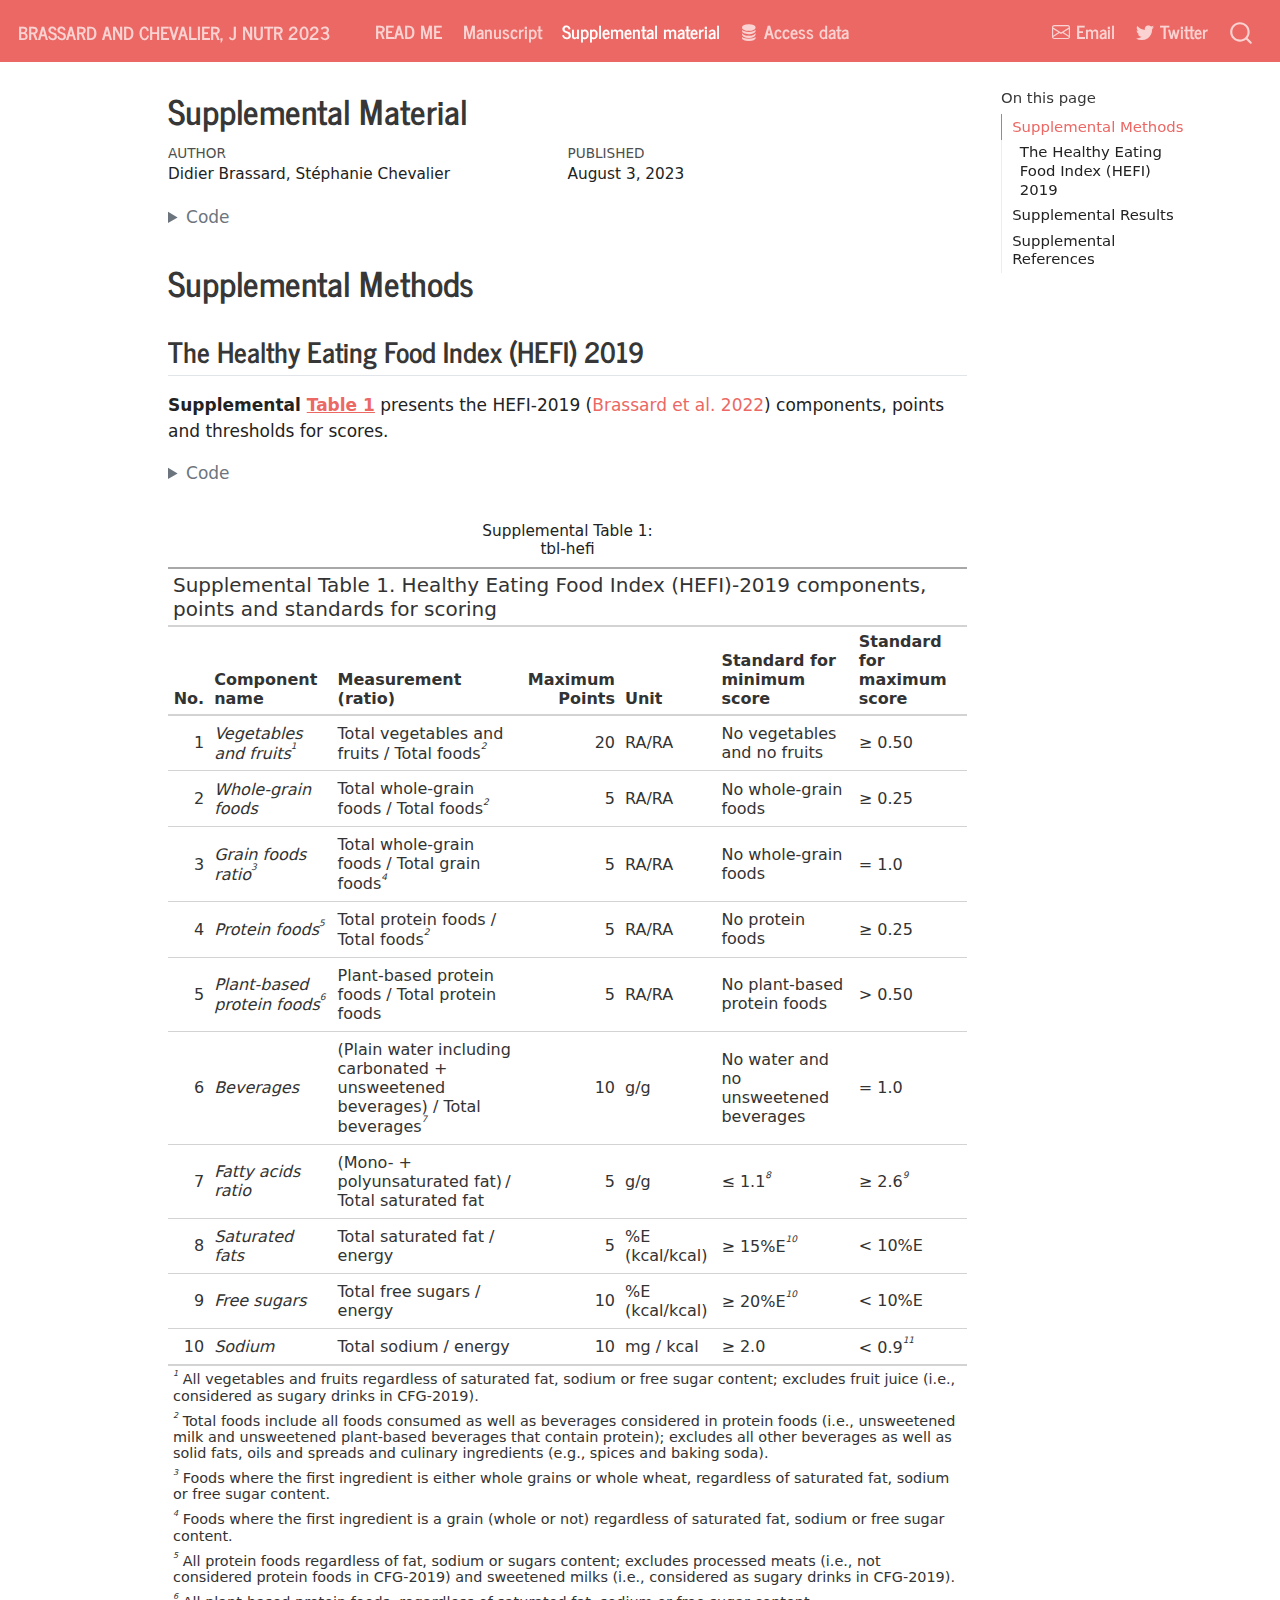
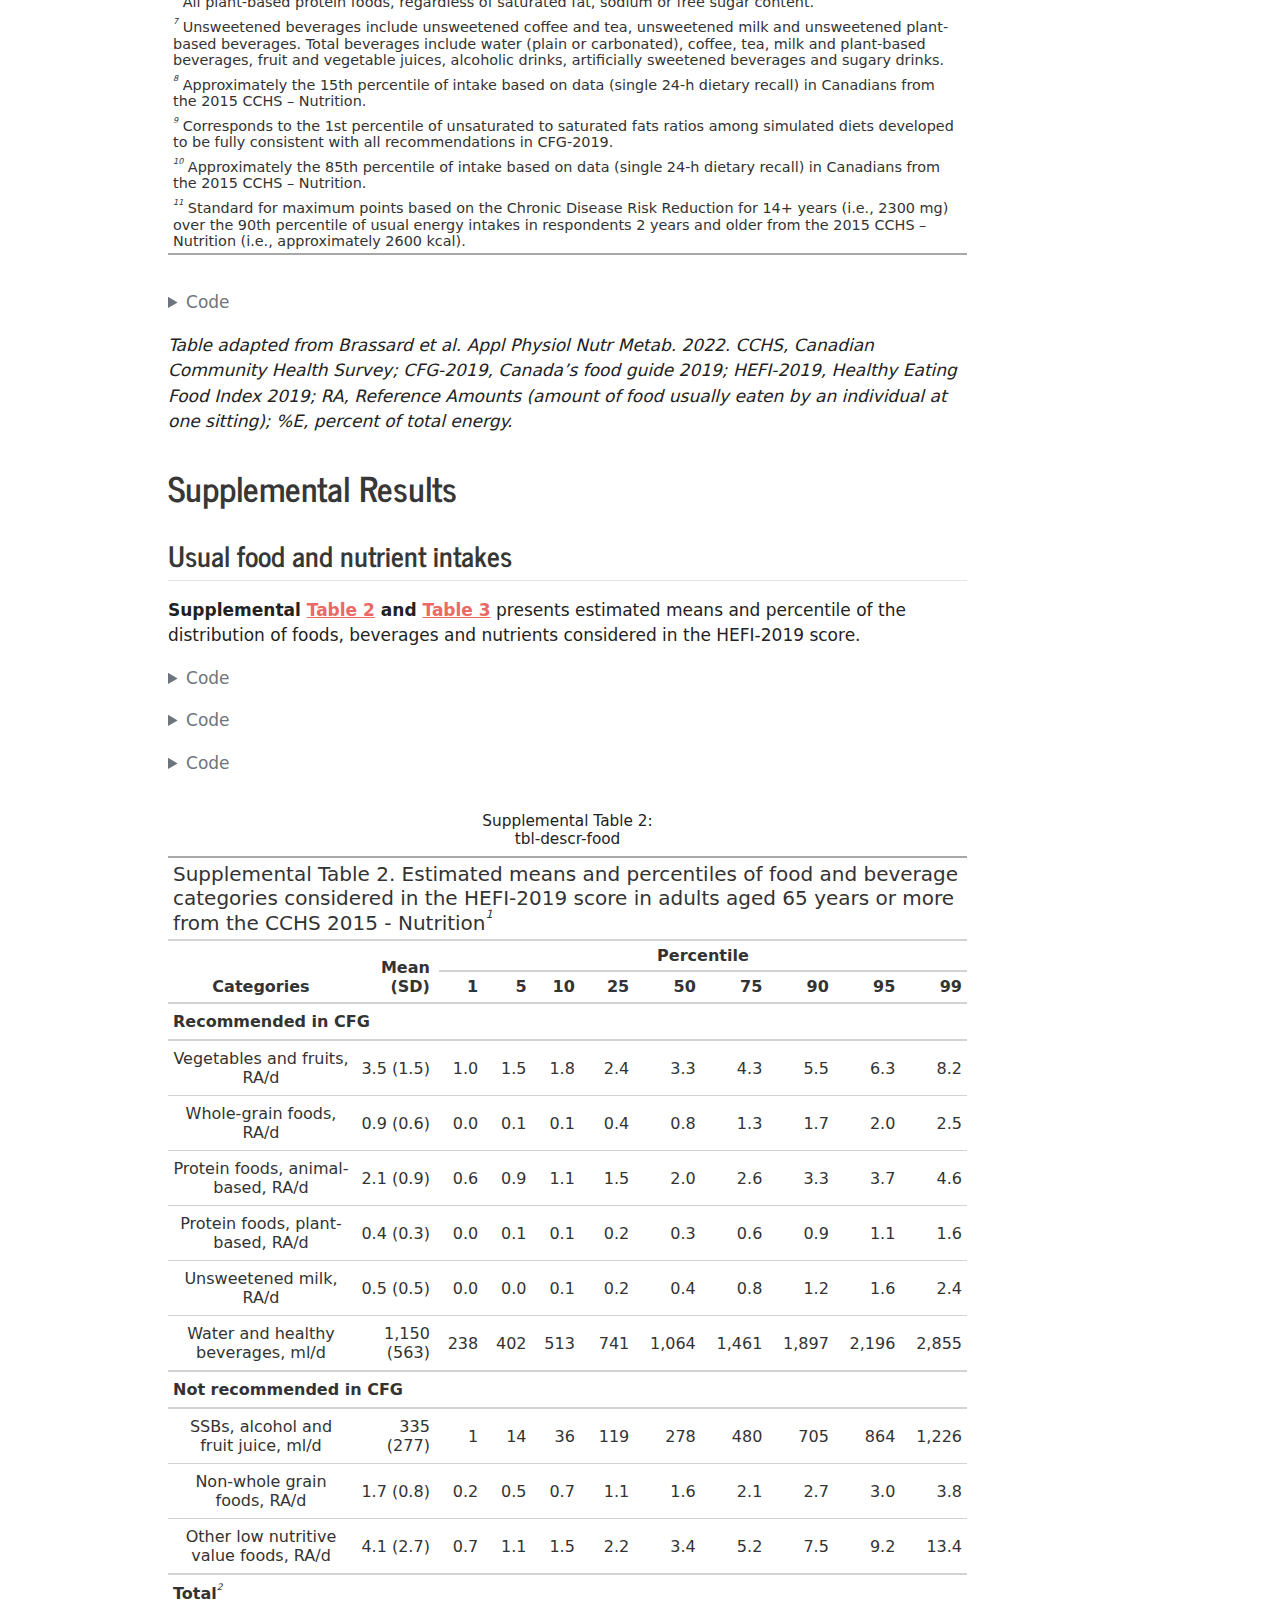
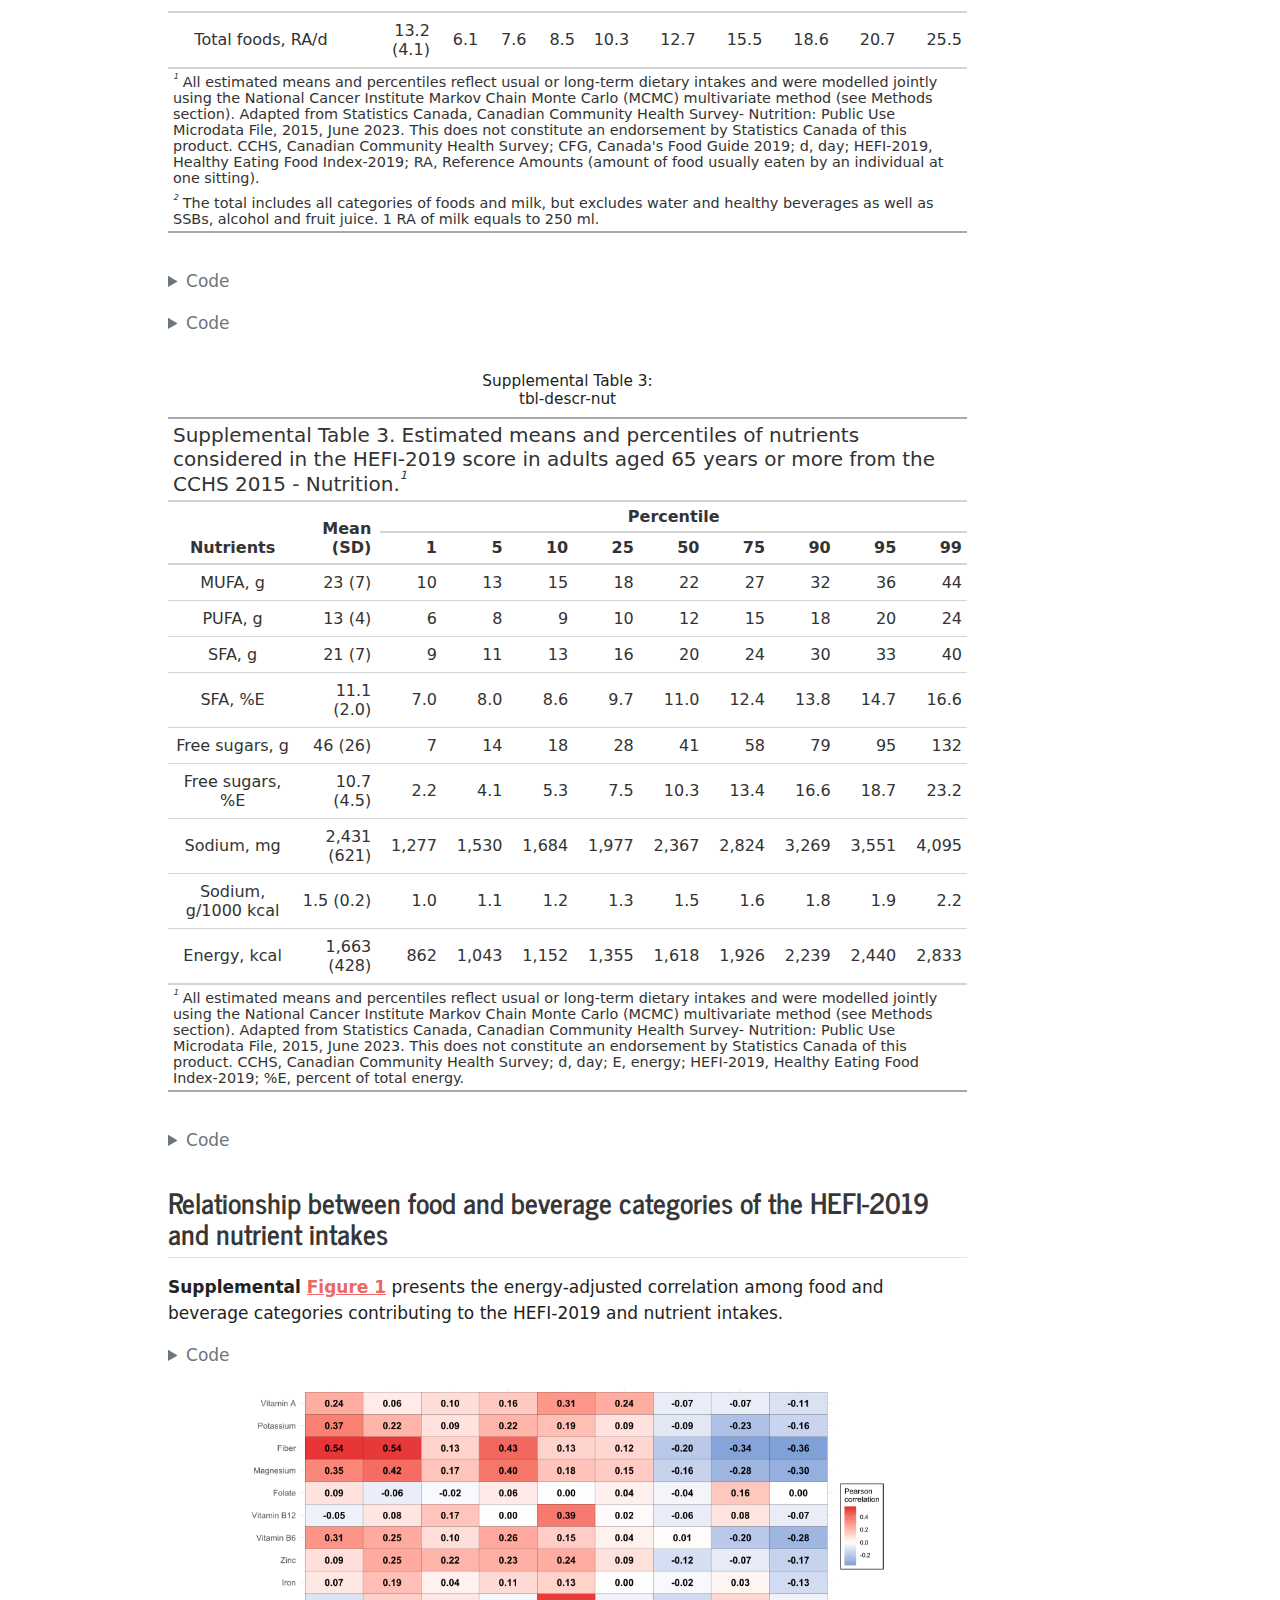
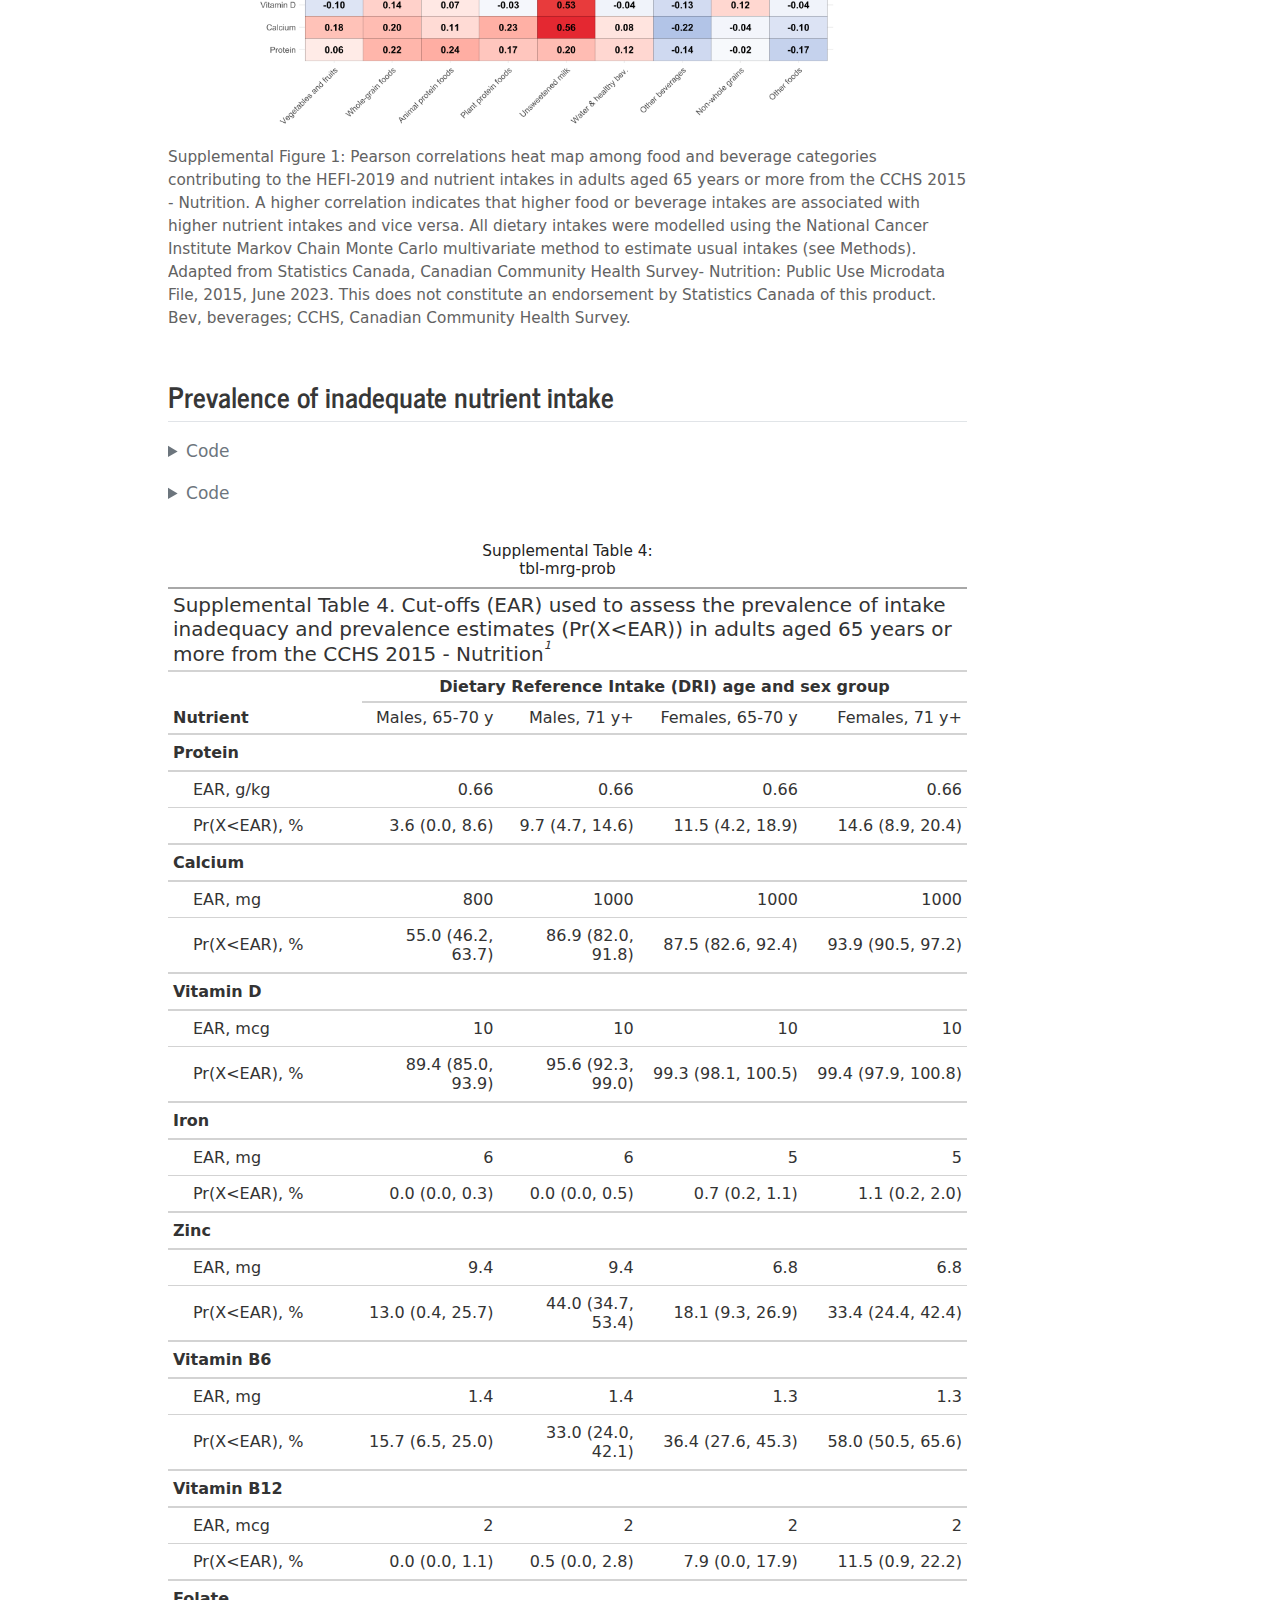
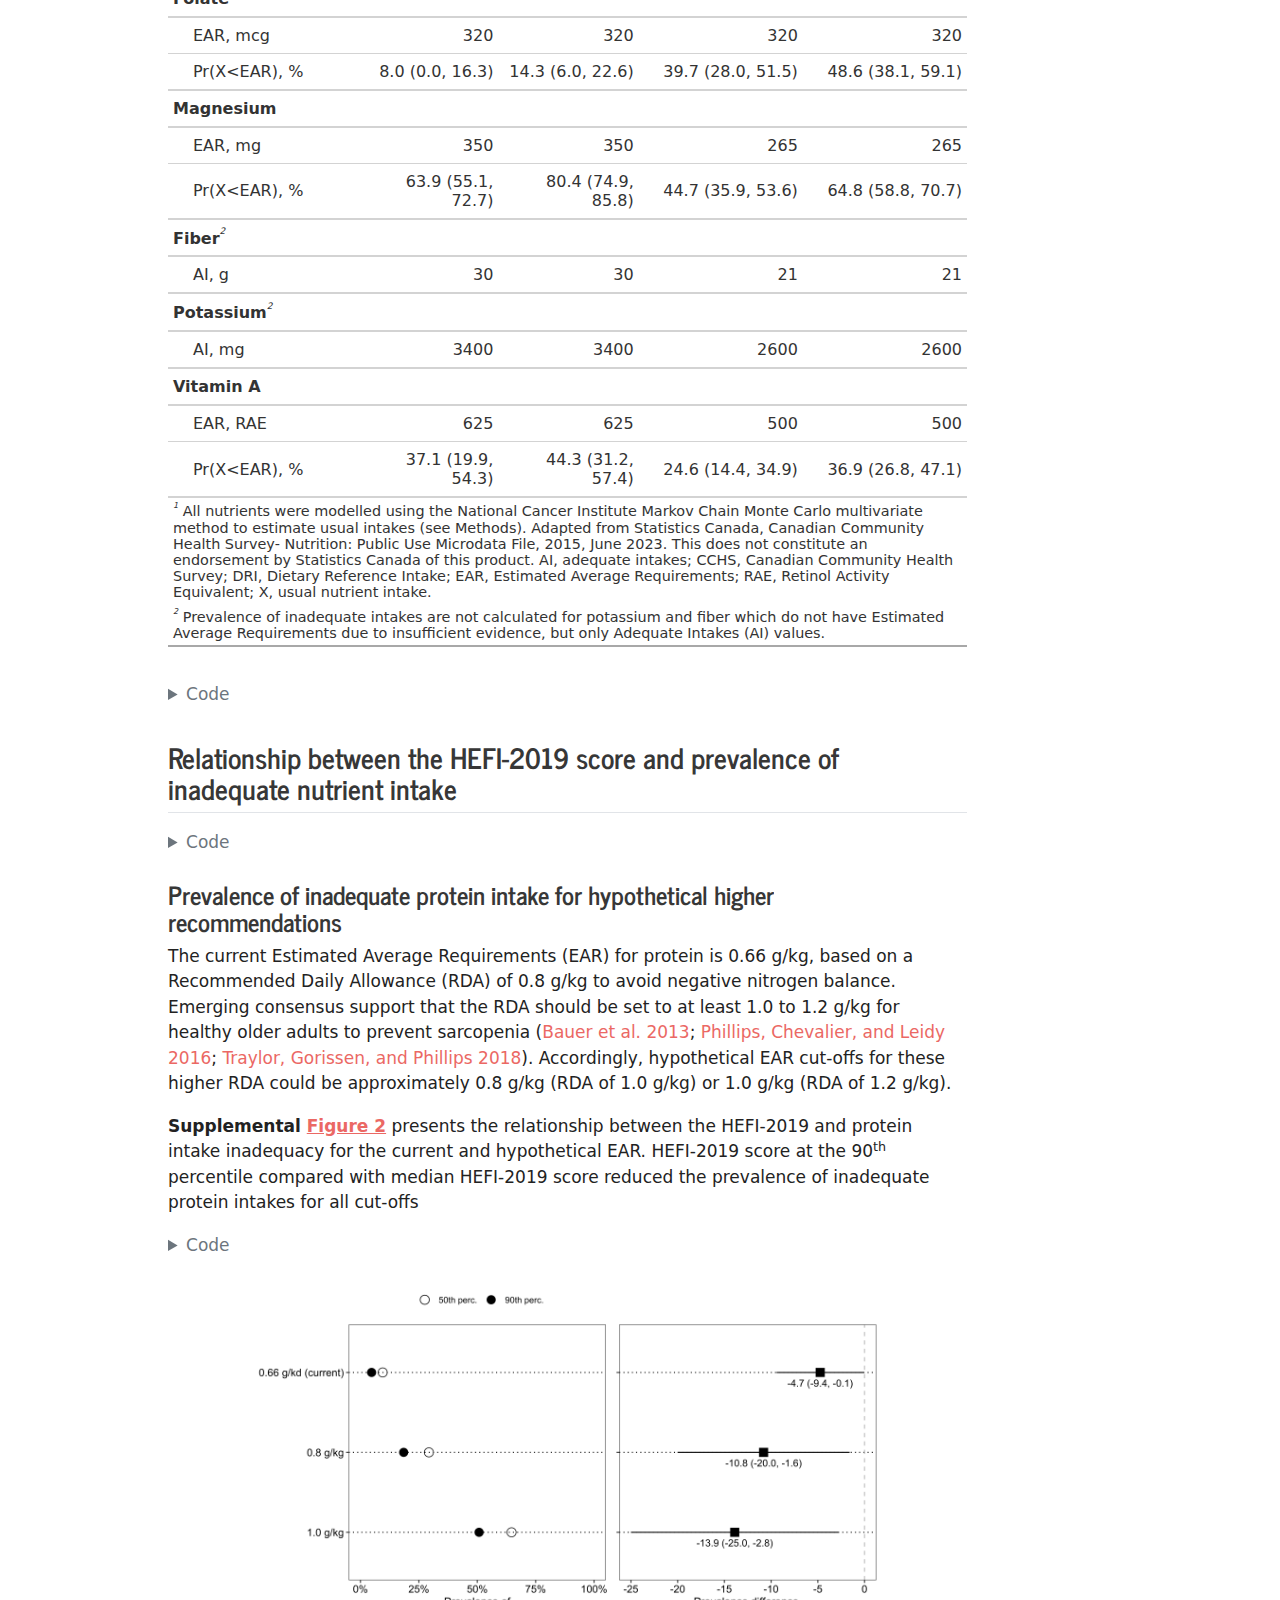
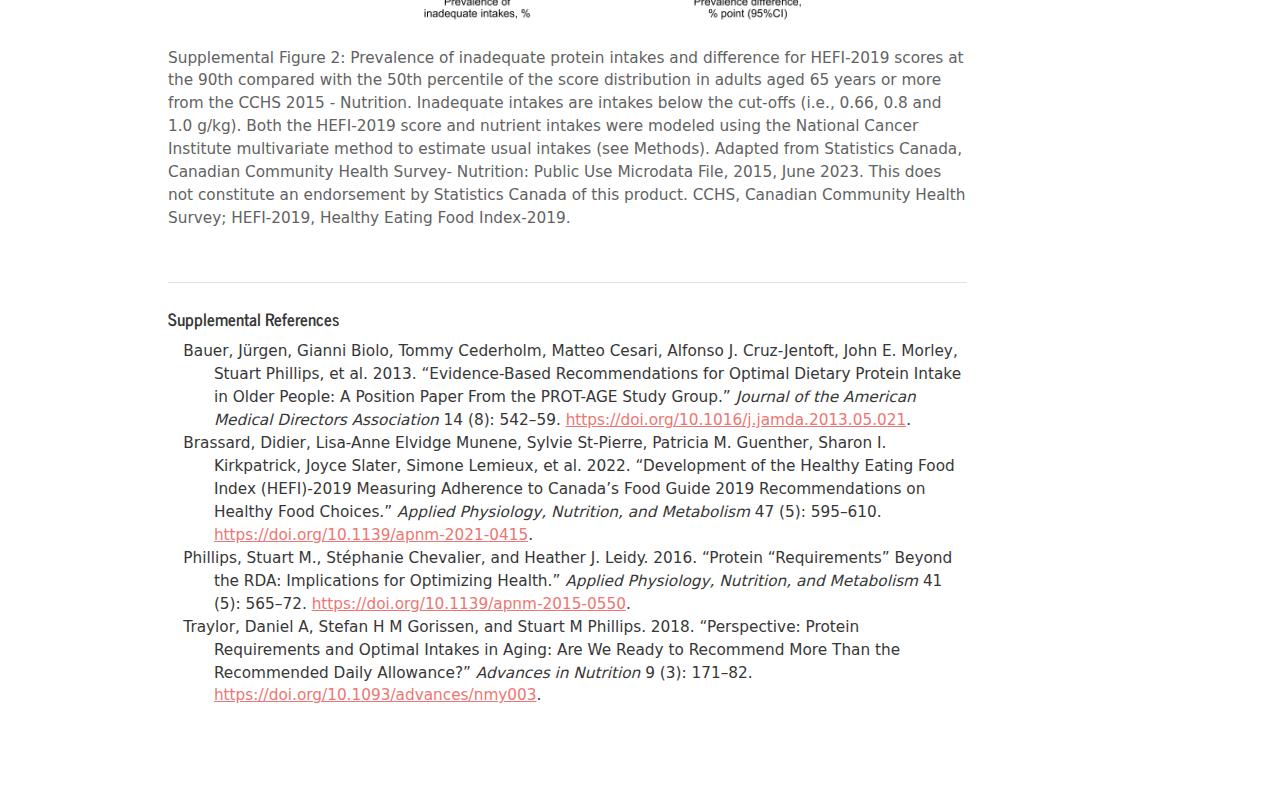
==== commit 835724dd: "docs update" ====
--- a/docs/9.2-HEFI19-NUT_OSM.html
+++ b/docs/9.2-HEFI19-NUT_OSM.html
@@ -7,7 +7,7 @@
 <meta name="viewport" content="width=device-width, initial-scale=1.0, user-scalable=yes">
 
 <meta name="author" content="Didier Brassard, Stéphanie Chevalier">
-<meta name="dcterms.date" content="2023-08-02">
+<meta name="dcterms.date" content="2023-08-03">
 
 <title>Brassard and Chevalier, J Nutr 2023 - Supplemental Material</title>
 <style>
@@ -219,7 +219,7 @@
     <div>
     <div class="quarto-title-meta-heading">Published</div>
     <div class="quarto-title-meta-contents">
-      <p class="date">August 2, 2023</p>
+      <p class="date">August 3, 2023</p>
     </div>
   </div>
   
@@ -523,23 +523,23 @@
 <div class="cell-output-display">
 <div id="tbl-hefi" class="anchored">
 
-<div id="uevvhfgpah" style="padding-left:0px;padding-right:0px;padding-top:10px;padding-bottom:10px;overflow-x:auto;overflow-y:auto;width:auto;height:auto;">
-<style>#uevvhfgpah table {
+<div id="rtiixafqbq" style="padding-left:0px;padding-right:0px;padding-top:10px;padding-bottom:10px;overflow-x:auto;overflow-y:auto;width:auto;height:auto;">
+<style>#rtiixafqbq table {
   font-family: system-ui, 'Segoe UI', Roboto, Helvetica, Arial, sans-serif, 'Apple Color Emoji', 'Segoe UI Emoji', 'Segoe UI Symbol', 'Noto Color Emoji';
   -webkit-font-smoothing: antialiased;
   -moz-osx-font-smoothing: grayscale;
 }
 
-#uevvhfgpah thead, #uevvhfgpah tbody, #uevvhfgpah tfoot, #uevvhfgpah tr, #uevvhfgpah td, #uevvhfgpah th {
+#rtiixafqbq thead, #rtiixafqbq tbody, #rtiixafqbq tfoot, #rtiixafqbq tr, #rtiixafqbq td, #rtiixafqbq th {
   border-style: none;
 }
 
-#uevvhfgpah p {
+#rtiixafqbq p {
   margin: 0;
   padding: 0;
 }
 
-#uevvhfgpah .gt_table {
+#rtiixafqbq .gt_table {
   display: table;
   border-collapse: collapse;
   line-height: normal;
@@ -565,12 +565,12 @@
   border-left-color: #D3D3D3;
 }
 
-#uevvhfgpah .gt_caption {
+#rtiixafqbq .gt_caption {
   padding-top: 4px;
   padding-bottom: 4px;
 }
 
-#uevvhfgpah .gt_title {
+#rtiixafqbq .gt_title {
   color: #333333;
   font-size: 125%;
   font-weight: initial;
@@ -582,7 +582,7 @@
   border-bottom-width: 0;
 }
 
-#uevvhfgpah .gt_subtitle {
+#rtiixafqbq .gt_subtitle {
   color: #333333;
   font-size: 85%;
   font-weight: initial;
@@ -594,7 +594,7 @@
   border-top-width: 0;
 }
 
-#uevvhfgpah .gt_heading {
+#rtiixafqbq .gt_heading {
   background-color: #FFFFFF;
   text-align: left;
   border-bottom-color: #FFFFFF;
@@ -606,13 +606,13 @@
   border-right-color: #D3D3D3;
 }
 
-#uevvhfgpah .gt_bottom_border {
+#rtiixafqbq .gt_bottom_border {
   border-bottom-style: solid;
   border-bottom-width: 2px;
   border-bottom-color: #D3D3D3;
 }
 
-#uevvhfgpah .gt_col_headings {
+#rtiixafqbq .gt_col_headings {
   border-top-style: solid;
   border-top-width: 2px;
   border-top-color: #D3D3D3;
@@ -627,7 +627,7 @@
   border-right-color: #D3D3D3;
 }
 
-#uevvhfgpah .gt_col_heading {
+#rtiixafqbq .gt_col_heading {
   color: #333333;
   background-color: #FFFFFF;
   font-size: 100%;
@@ -647,7 +647,7 @@
   overflow-x: hidden;
 }
 
-#uevvhfgpah .gt_column_spanner_outer {
+#rtiixafqbq .gt_column_spanner_outer {
   color: #333333;
   background-color: #FFFFFF;
   font-size: 100%;
@@ -659,15 +659,15 @@
   padding-right: 4px;
 }
 
-#uevvhfgpah .gt_column_spanner_outer:first-child {
+#rtiixafqbq .gt_column_spanner_outer:first-child {
   padding-left: 0;
 }
 
-#uevvhfgpah .gt_column_spanner_outer:last-child {
+#rtiixafqbq .gt_column_spanner_outer:last-child {
   padding-right: 0;
 }
 
-#uevvhfgpah .gt_column_spanner {
+#rtiixafqbq .gt_column_spanner {
   border-bottom-style: solid;
   border-bottom-width: 2px;
   border-bottom-color: #D3D3D3;
@@ -679,11 +679,11 @@
   width: 100%;
 }
 
-#uevvhfgpah .gt_spanner_row {
+#rtiixafqbq .gt_spanner_row {
   border-bottom-style: hidden;
 }
 
-#uevvhfgpah .gt_group_heading {
+#rtiixafqbq .gt_group_heading {
   padding-top: 8px;
   padding-bottom: 8px;
   padding-left: 5px;
@@ -709,7 +709,7 @@
   text-align: left;
 }
 
-#uevvhfgpah .gt_empty_group_heading {
+#rtiixafqbq .gt_empty_group_heading {
   padding: 0.5px;
   color: #333333;
   background-color: #FFFFFF;
@@ -724,15 +724,15 @@
   vertical-align: middle;
 }
 
-#uevvhfgpah .gt_from_md > :first-child {
+#rtiixafqbq .gt_from_md > :first-child {
   margin-top: 0;
 }
 
-#uevvhfgpah .gt_from_md > :last-child {
+#rtiixafqbq .gt_from_md > :last-child {
   margin-bottom: 0;
 }
 
-#uevvhfgpah .gt_row {
+#rtiixafqbq .gt_row {
   padding-top: 8px;
   padding-bottom: 8px;
   padding-left: 5px;
@@ -751,7 +751,7 @@
   overflow-x: hidden;
 }
 
-#uevvhfgpah .gt_stub {
+#rtiixafqbq .gt_stub {
   color: #333333;
   background-color: #FFFFFF;
   font-size: 100%;
@@ -764,7 +764,7 @@
   padding-right: 5px;
 }
 
-#uevvhfgpah .gt_stub_row_group {
+#rtiixafqbq .gt_stub_row_group {
   color: #333333;
   background-color: #FFFFFF;
   font-size: 100%;
@@ -778,15 +778,15 @@
   vertical-align: top;
 }
 
-#uevvhfgpah .gt_row_group_first td {
+#rtiixafqbq .gt_row_group_first td {
   border-top-width: 2px;
 }
 
-#uevvhfgpah .gt_row_group_first th {
+#rtiixafqbq .gt_row_group_first th {
   border-top-width: 2px;
 }
 
-#uevvhfgpah .gt_summary_row {
+#rtiixafqbq .gt_summary_row {
   color: #333333;
   background-color: #FFFFFF;
   text-transform: inherit;
@@ -796,16 +796,16 @@
   padding-right: 5px;
 }
 
-#uevvhfgpah .gt_first_summary_row {
+#rtiixafqbq .gt_first_summary_row {
   border-top-style: solid;
   border-top-color: #D3D3D3;
 }
 
-#uevvhfgpah .gt_first_summary_row.thick {
+#rtiixafqbq .gt_first_summary_row.thick {
   border-top-width: 2px;
 }
 
-#uevvhfgpah .gt_last_summary_row {
+#rtiixafqbq .gt_last_summary_row {
   padding-top: 8px;
   padding-bottom: 8px;
   padding-left: 5px;
@@ -815,7 +815,7 @@
   border-bottom-color: #D3D3D3;
 }
 
-#uevvhfgpah .gt_grand_summary_row {
+#rtiixafqbq .gt_grand_summary_row {
   color: #333333;
   background-color: #FFFFFF;
   text-transform: inherit;
@@ -825,7 +825,7 @@
   padding-right: 5px;
 }
 
-#uevvhfgpah .gt_first_grand_summary_row {
+#rtiixafqbq .gt_first_grand_summary_row {
   padding-top: 8px;
   padding-bottom: 8px;
   padding-left: 5px;
@@ -835,7 +835,7 @@
   border-top-color: #D3D3D3;
 }
 
-#uevvhfgpah .gt_last_grand_summary_row_top {
+#rtiixafqbq .gt_last_grand_summary_row_top {
   padding-top: 8px;
   padding-bottom: 8px;
   padding-left: 5px;
@@ -845,11 +845,11 @@
   border-bottom-color: #D3D3D3;
 }
 
-#uevvhfgpah .gt_striped {
+#rtiixafqbq .gt_striped {
   background-color: rgba(128, 128, 128, 0.05);
 }
 
-#uevvhfgpah .gt_table_body {
+#rtiixafqbq .gt_table_body {
   border-top-style: solid;
   border-top-width: 2px;
   border-top-color: #D3D3D3;
@@ -858,7 +858,7 @@
   border-bottom-color: #D3D3D3;
 }
 
-#uevvhfgpah .gt_footnotes {
+#rtiixafqbq .gt_footnotes {
   color: #333333;
   background-color: #FFFFFF;
   border-bottom-style: none;
@@ -872,7 +872,7 @@
   border-right-color: #D3D3D3;
 }
 
-#uevvhfgpah .gt_footnote {
+#rtiixafqbq .gt_footnote {
   margin: 0px;
   font-size: 90%;
   padding-top: 4px;
@@ -881,7 +881,7 @@
   padding-right: 5px;
 }
 
-#uevvhfgpah .gt_sourcenotes {
+#rtiixafqbq .gt_sourcenotes {
   color: #333333;
   background-color: #FFFFFF;
   border-bottom-style: none;
@@ -895,7 +895,7 @@
   border-right-color: #D3D3D3;
 }
 
-#uevvhfgpah .gt_sourcenote {
+#rtiixafqbq .gt_sourcenote {
   font-size: 90%;
   padding-top: 4px;
   padding-bottom: 4px;
@@ -903,63 +903,63 @@
   padding-right: 5px;
 }
 
-#uevvhfgpah .gt_left {
+#rtiixafqbq .gt_left {
   text-align: left;
 }
 
-#uevvhfgpah .gt_center {
+#rtiixafqbq .gt_center {
   text-align: center;
 }
 
-#uevvhfgpah .gt_right {
+#rtiixafqbq .gt_right {
   text-align: right;
   font-variant-numeric: tabular-nums;
 }
 
-#uevvhfgpah .gt_font_normal {
+#rtiixafqbq .gt_font_normal {
   font-weight: normal;
 }
 
-#uevvhfgpah .gt_font_bold {
+#rtiixafqbq .gt_font_bold {
   font-weight: bold;
 }
 
-#uevvhfgpah .gt_font_italic {
+#rtiixafqbq .gt_font_italic {
   font-style: italic;
 }
 
-#uevvhfgpah .gt_super {
+#rtiixafqbq .gt_super {
   font-size: 65%;
 }
 
-#uevvhfgpah .gt_footnote_marks {
+#rtiixafqbq .gt_footnote_marks {
   font-size: 75%;
   vertical-align: 0.4em;
   position: initial;
 }
 
-#uevvhfgpah .gt_asterisk {
+#rtiixafqbq .gt_asterisk {
   font-size: 100%;
   vertical-align: 0;
 }
 
-#uevvhfgpah .gt_indent_1 {
+#rtiixafqbq .gt_indent_1 {
   text-indent: 5px;
 }
 
-#uevvhfgpah .gt_indent_2 {
+#rtiixafqbq .gt_indent_2 {
   text-indent: 10px;
 }
 
-#uevvhfgpah .gt_indent_3 {
+#rtiixafqbq .gt_indent_3 {
   text-indent: 15px;
 }
 
-#uevvhfgpah .gt_indent_4 {
+#rtiixafqbq .gt_indent_4 {
   text-indent: 20px;
 }
 
-#uevvhfgpah .gt_indent_5 {
+#rtiixafqbq .gt_indent_5 {
   text-indent: 25px;
 }
 </style>
@@ -1328,23 +1328,23 @@
 <div class="cell-output-display">
 <div id="tbl-descr-food" class="anchored">
 
-<div id="egtpbayivb" style="padding-left:0px;padding-right:0px;padding-top:10px;padding-bottom:10px;overflow-x:auto;overflow-y:auto;width:auto;height:auto;">
-<style>#egtpbayivb table {
+<div id="patbizjpjp" style="padding-left:0px;padding-right:0px;padding-top:10px;padding-bottom:10px;overflow-x:auto;overflow-y:auto;width:auto;height:auto;">
+<style>#patbizjpjp table {
   font-family: system-ui, 'Segoe UI', Roboto, Helvetica, Arial, sans-serif, 'Apple Color Emoji', 'Segoe UI Emoji', 'Segoe UI Symbol', 'Noto Color Emoji';
   -webkit-font-smoothing: antialiased;
   -moz-osx-font-smoothing: grayscale;
 }
 
-#egtpbayivb thead, #egtpbayivb tbody, #egtpbayivb tfoot, #egtpbayivb tr, #egtpbayivb td, #egtpbayivb th {
+#patbizjpjp thead, #patbizjpjp tbody, #patbizjpjp tfoot, #patbizjpjp tr, #patbizjpjp td, #patbizjpjp th {
   border-style: none;
 }
 
-#egtpbayivb p {
+#patbizjpjp p {
   margin: 0;
   padding: 0;
 }
 
-#egtpbayivb .gt_table {
+#patbizjpjp .gt_table {
   display: table;
   border-collapse: collapse;
   line-height: normal;
@@ -1370,12 +1370,12 @@
   border-left-color: #D3D3D3;
 }
 
-#egtpbayivb .gt_caption {
+#patbizjpjp .gt_caption {
   padding-top: 4px;
   padding-bottom: 4px;
 }
 
-#egtpbayivb .gt_title {
+#patbizjpjp .gt_title {
   color: #333333;
   font-size: 125%;
   font-weight: initial;
@@ -1387,7 +1387,7 @@
   border-bottom-width: 0;
 }
 
-#egtpbayivb .gt_subtitle {
+#patbizjpjp .gt_subtitle {
   color: #333333;
   font-size: 85%;
   font-weight: initial;
@@ -1399,7 +1399,7 @@
   border-top-width: 0;
 }
 
-#egtpbayivb .gt_heading {
+#patbizjpjp .gt_heading {
   background-color: #FFFFFF;
   text-align: left;
   border-bottom-color: #FFFFFF;
@@ -1411,13 +1411,13 @@
   border-right-color: #D3D3D3;
 }
 
-#egtpbayivb .gt_bottom_border {
+#patbizjpjp .gt_bottom_border {
   border-bottom-style: solid;
   border-bottom-width: 2px;
   border-bottom-color: #D3D3D3;
 }
 
-#egtpbayivb .gt_col_headings {
+#patbizjpjp .gt_col_headings {
   border-top-style: solid;
   border-top-width: 2px;
   border-top-color: #D3D3D3;
@@ -1432,7 +1432,7 @@
   border-right-color: #D3D3D3;
 }
 
-#egtpbayivb .gt_col_heading {
+#patbizjpjp .gt_col_heading {
   color: #333333;
   background-color: #FFFFFF;
   font-size: 100%;
@@ -1452,7 +1452,7 @@
   overflow-x: hidden;
 }
 
-#egtpbayivb .gt_column_spanner_outer {
+#patbizjpjp .gt_column_spanner_outer {
   color: #333333;
   background-color: #FFFFFF;
   font-size: 100%;
@@ -1464,15 +1464,15 @@
   padding-right: 4px;
 }
 
-#egtpbayivb .gt_column_spanner_outer:first-child {
+#patbizjpjp .gt_column_spanner_outer:first-child {
   padding-left: 0;
 }
 
-#egtpbayivb .gt_column_spanner_outer:last-child {
+#patbizjpjp .gt_column_spanner_outer:last-child {
   padding-right: 0;
 }
 
-#egtpbayivb .gt_column_spanner {
+#patbizjpjp .gt_column_spanner {
   border-bottom-style: solid;
   border-bottom-width: 2px;
   border-bottom-color: #D3D3D3;
@@ -1484,11 +1484,11 @@
   width: 100%;
 }
 
-#egtpbayivb .gt_spanner_row {
+#patbizjpjp .gt_spanner_row {
   border-bottom-style: hidden;
 }
 
-#egtpbayivb .gt_group_heading {
+#patbizjpjp .gt_group_heading {
   padding-top: 8px;
   padding-bottom: 8px;
   padding-left: 5px;
@@ -1514,7 +1514,7 @@
   text-align: left;
 }
 
-#egtpbayivb .gt_empty_group_heading {
+#patbizjpjp .gt_empty_group_heading {
   padding: 0.5px;
   color: #333333;
   background-color: #FFFFFF;
@@ -1529,15 +1529,15 @@
   vertical-align: middle;
 }
 
-#egtpbayivb .gt_from_md > :first-child {
+#patbizjpjp .gt_from_md > :first-child {
   margin-top: 0;
 }
 
-#egtpbayivb .gt_from_md > :last-child {
+#patbizjpjp .gt_from_md > :last-child {
   margin-bottom: 0;
 }
 
-#egtpbayivb .gt_row {
+#patbizjpjp .gt_row {
   padding-top: 8px;
   padding-bottom: 8px;
   padding-left: 5px;
@@ -1556,7 +1556,7 @@
   overflow-x: hidden;
 }
 
-#egtpbayivb .gt_stub {
+#patbizjpjp .gt_stub {
   color: #333333;
   background-color: #FFFFFF;
   font-size: 100%;
@@ -1569,7 +1569,7 @@
   padding-right: 5px;
 }
 
-#egtpbayivb .gt_stub_row_group {
+#patbizjpjp .gt_stub_row_group {
   color: #333333;
   background-color: #FFFFFF;
   font-size: 100%;
@@ -1583,15 +1583,15 @@
   vertical-align: top;
 }
 
-#egtpbayivb .gt_row_group_first td {
+#patbizjpjp .gt_row_group_first td {
   border-top-width: 2px;
 }
 
-#egtpbayivb .gt_row_group_first th {
+#patbizjpjp .gt_row_group_first th {
   border-top-width: 2px;
 }
 
-#egtpbayivb .gt_summary_row {
+#patbizjpjp .gt_summary_row {
   color: #333333;
   background-color: #FFFFFF;
   text-transform: inherit;
@@ -1601,16 +1601,16 @@
   padding-right: 5px;
 }
 
-#egtpbayivb .gt_first_summary_row {
+#patbizjpjp .gt_first_summary_row {
   border-top-style: solid;
   border-top-color: #D3D3D3;
 }
 
-#egtpbayivb .gt_first_summary_row.thick {
+#patbizjpjp .gt_first_summary_row.thick {
   border-top-width: 2px;
 }
 
-#egtpbayivb .gt_last_summary_row {
+#patbizjpjp .gt_last_summary_row {
   padding-top: 8px;
   padding-bottom: 8px;
   padding-left: 5px;
@@ -1620,7 +1620,7 @@
   border-bottom-color: #D3D3D3;
 }
 
-#egtpbayivb .gt_grand_summary_row {
+#patbizjpjp .gt_grand_summary_row {
   color: #333333;
   background-color: #FFFFFF;
   text-transform: inherit;
@@ -1630,7 +1630,7 @@
   padding-right: 5px;
 }
 
-#egtpbayivb .gt_first_grand_summary_row {
+#patbizjpjp .gt_first_grand_summary_row {
   padding-top: 8px;
   padding-bottom: 8px;
   padding-left: 5px;
@@ -1640,7 +1640,7 @@
   border-top-color: #D3D3D3;
 }
 
-#egtpbayivb .gt_last_grand_summary_row_top {
+#patbizjpjp .gt_last_grand_summary_row_top {
   padding-top: 8px;
   padding-bottom: 8px;
   padding-left: 5px;
@@ -1650,11 +1650,11 @@
   border-bottom-color: #D3D3D3;
 }
 
-#egtpbayivb .gt_striped {
+#patbizjpjp .gt_striped {
   background-color: rgba(128, 128, 128, 0.05);
 }
 
-#egtpbayivb .gt_table_body {
+#patbizjpjp .gt_table_body {
   border-top-style: solid;
   border-top-width: 2px;
   border-top-color: #D3D3D3;
@@ -1663,7 +1663,7 @@
   border-bottom-color: #D3D3D3;
 }
 
-#egtpbayivb .gt_footnotes {
+#patbizjpjp .gt_footnotes {
   color: #333333;
   background-color: #FFFFFF;
   border-bottom-style: none;
@@ -1677,7 +1677,7 @@
   border-right-color: #D3D3D3;
 }
 
-#egtpbayivb .gt_footnote {
+#patbizjpjp .gt_footnote {
   margin: 0px;
   font-size: 90%;
   padding-top: 4px;
@@ -1686,7 +1686,7 @@
   padding-right: 5px;
 }
 
-#egtpbayivb .gt_sourcenotes {
+#patbizjpjp .gt_sourcenotes {
   color: #333333;
   background-color: #FFFFFF;
   border-bottom-style: none;
@@ -1700,7 +1700,7 @@
   border-right-color: #D3D3D3;
 }
 
-#egtpbayivb .gt_sourcenote {
+#patbizjpjp .gt_sourcenote {
   font-size: 90%;
   padding-top: 4px;
   padding-bottom: 4px;
@@ -1708,63 +1708,63 @@
   padding-right: 5px;
 }
 
-#egtpbayivb .gt_left {
+#patbizjpjp .gt_left {
   text-align: left;
 }
 
-#egtpbayivb .gt_center {
+#patbizjpjp .gt_center {
   text-align: center;
 }
 
-#egtpbayivb .gt_right {
+#patbizjpjp .gt_right {
   text-align: right;
   font-variant-numeric: tabular-nums;
 }
 
-#egtpbayivb .gt_font_normal {
+#patbizjpjp .gt_font_normal {
   font-weight: normal;
 }
 
-#egtpbayivb .gt_font_bold {
+#patbizjpjp .gt_font_bold {
   font-weight: bold;
 }
 
-#egtpbayivb .gt_font_italic {
+#patbizjpjp .gt_font_italic {
   font-style: italic;
 }
 
-#egtpbayivb .gt_super {
+#patbizjpjp .gt_super {
   font-size: 65%;
 }
 
-#egtpbayivb .gt_footnote_marks {
+#patbizjpjp .gt_footnote_marks {
   font-size: 75%;
   vertical-align: 0.4em;
   position: initial;
 }
 
-#egtpbayivb .gt_asterisk {
+#patbizjpjp .gt_asterisk {
   font-size: 100%;
   vertical-align: 0;
 }
 
-#egtpbayivb .gt_indent_1 {
+#patbizjpjp .gt_indent_1 {
   text-indent: 5px;
 }
 
-#egtpbayivb .gt_indent_2 {
+#patbizjpjp .gt_indent_2 {
   text-indent: 10px;
 }
 
-#egtpbayivb .gt_indent_3 {
+#patbizjpjp .gt_indent_3 {
   text-indent: 15px;
 }
 
-#egtpbayivb .gt_indent_4 {
+#patbizjpjp .gt_indent_4 {
   text-indent: 20px;
 }
 
-#egtpbayivb .gt_indent_5 {
+#patbizjpjp .gt_indent_5 {
   text-indent: 25px;
 }
 </style>
@@ -1983,23 +1983,23 @@
 <div class="cell-output-display">
 <div id="tbl-descr-nut" class="anchored">
 
-<div id="snildwdwgt" style="padding-left:0px;padding-right:0px;padding-top:10px;padding-bottom:10px;overflow-x:auto;overflow-y:auto;width:auto;height:auto;">
-<style>#snildwdwgt table {
+<div id="pqwesbhbhd" style="padding-left:0px;padding-right:0px;padding-top:10px;padding-bottom:10px;overflow-x:auto;overflow-y:auto;width:auto;height:auto;">
+<style>#pqwesbhbhd table {
   font-family: system-ui, 'Segoe UI', Roboto, Helvetica, Arial, sans-serif, 'Apple Color Emoji', 'Segoe UI Emoji', 'Segoe UI Symbol', 'Noto Color Emoji';
   -webkit-font-smoothing: antialiased;
   -moz-osx-font-smoothing: grayscale;
 }
 
-#snildwdwgt thead, #snildwdwgt tbody, #snildwdwgt tfoot, #snildwdwgt tr, #snildwdwgt td, #snildwdwgt th {
+#pqwesbhbhd thead, #pqwesbhbhd tbody, #pqwesbhbhd tfoot, #pqwesbhbhd tr, #pqwesbhbhd td, #pqwesbhbhd th {
   border-style: none;
 }
 
-#snildwdwgt p {
+#pqwesbhbhd p {
   margin: 0;
   padding: 0;
 }
 
-#snildwdwgt .gt_table {
+#pqwesbhbhd .gt_table {
   display: table;
   border-collapse: collapse;
   line-height: normal;
@@ -2025,12 +2025,12 @@
   border-left-color: #D3D3D3;
 }
 
-#snildwdwgt .gt_caption {
+#pqwesbhbhd .gt_caption {
   padding-top: 4px;
   padding-bottom: 4px;
 }
 
-#snildwdwgt .gt_title {
+#pqwesbhbhd .gt_title {
   color: #333333;
   font-size: 125%;
   font-weight: initial;
@@ -2042,7 +2042,7 @@
   border-bottom-width: 0;
 }
 
-#snildwdwgt .gt_subtitle {
+#pqwesbhbhd .gt_subtitle {
   color: #333333;
   font-size: 85%;
   font-weight: initial;
@@ -2054,7 +2054,7 @@
   border-top-width: 0;
 }
 
-#snildwdwgt .gt_heading {
+#pqwesbhbhd .gt_heading {
   background-color: #FFFFFF;
   text-align: left;
   border-bottom-color: #FFFFFF;
@@ -2066,13 +2066,13 @@
   border-right-color: #D3D3D3;
 }
 
-#snildwdwgt .gt_bottom_border {
+#pqwesbhbhd .gt_bottom_border {
   border-bottom-style: solid;
   border-bottom-width: 2px;
   border-bottom-color: #D3D3D3;
 }
 
-#snildwdwgt .gt_col_headings {
+#pqwesbhbhd .gt_col_headings {
   border-top-style: solid;
   border-top-width: 2px;
   border-top-color: #D3D3D3;
@@ -2087,7 +2087,7 @@
   border-right-color: #D3D3D3;
 }
 
-#snildwdwgt .gt_col_heading {
+#pqwesbhbhd .gt_col_heading {
   color: #333333;
   background-color: #FFFFFF;
   font-size: 100%;
@@ -2107,7 +2107,7 @@
   overflow-x: hidden;
 }
 
-#snildwdwgt .gt_column_spanner_outer {
+#pqwesbhbhd .gt_column_spanner_outer {
   color: #333333;
   background-color: #FFFFFF;
   font-size: 100%;
@@ -2119,15 +2119,15 @@
   padding-right: 4px;
 }
 
-#snildwdwgt .gt_column_spanner_outer:first-child {
+#pqwesbhbhd .gt_column_spanner_outer:first-child {
   padding-left: 0;
 }
 
-#snildwdwgt .gt_column_spanner_outer:last-child {
+#pqwesbhbhd .gt_column_spanner_outer:last-child {
   padding-right: 0;
 }
 
-#snildwdwgt .gt_column_spanner {
+#pqwesbhbhd .gt_column_spanner {
   border-bottom-style: solid;
   border-bottom-width: 2px;
   border-bottom-color: #D3D3D3;
@@ -2139,11 +2139,11 @@
   width: 100%;
 }
 
-#snildwdwgt .gt_spanner_row {
+#pqwesbhbhd .gt_spanner_row {
   border-bottom-style: hidden;
 }
 
-#snildwdwgt .gt_group_heading {
+#pqwesbhbhd .gt_group_heading {
   padding-top: 8px;
   padding-bottom: 8px;
   padding-left: 5px;
@@ -2169,7 +2169,7 @@
   text-align: left;
 }
 
-#snildwdwgt .gt_empty_group_heading {
+#pqwesbhbhd .gt_empty_group_heading {
   padding: 0.5px;
   color: #333333;
   background-color: #FFFFFF;
@@ -2184,15 +2184,15 @@
   vertical-align: middle;
 }
 
-#snildwdwgt .gt_from_md > :first-child {
+#pqwesbhbhd .gt_from_md > :first-child {
   margin-top: 0;
 }
 
-#snildwdwgt .gt_from_md > :last-child {
+#pqwesbhbhd .gt_from_md > :last-child {
   margin-bottom: 0;
 }
 
-#snildwdwgt .gt_row {
+#pqwesbhbhd .gt_row {
   padding-top: 8px;
   padding-bottom: 8px;
   padding-left: 5px;
@@ -2211,7 +2211,7 @@
   overflow-x: hidden;
 }
 
-#snildwdwgt .gt_stub {
+#pqwesbhbhd .gt_stub {
   color: #333333;
   background-color: #FFFFFF;
   font-size: 100%;
@@ -2224,7 +2224,7 @@
   padding-right: 5px;
 }
 
-#snildwdwgt .gt_stub_row_group {
+#pqwesbhbhd .gt_stub_row_group {
   color: #333333;
   background-color: #FFFFFF;
   font-size: 100%;
@@ -2238,15 +2238,15 @@
   vertical-align: top;
 }
 
-#snildwdwgt .gt_row_group_first td {
+#pqwesbhbhd .gt_row_group_first td {
   border-top-width: 2px;
 }
 
-#snildwdwgt .gt_row_group_first th {
+#pqwesbhbhd .gt_row_group_first th {
   border-top-width: 2px;
 }
 
-#snildwdwgt .gt_summary_row {
+#pqwesbhbhd .gt_summary_row {
   color: #333333;
   background-color: #FFFFFF;
   text-transform: inherit;
@@ -2256,16 +2256,16 @@
   padding-right: 5px;
 }
 
-#snildwdwgt .gt_first_summary_row {
+#pqwesbhbhd .gt_first_summary_row {
   border-top-style: solid;
   border-top-color: #D3D3D3;
 }
 
-#snildwdwgt .gt_first_summary_row.thick {
+#pqwesbhbhd .gt_first_summary_row.thick {
   border-top-width: 2px;
 }
 
-#snildwdwgt .gt_last_summary_row {
+#pqwesbhbhd .gt_last_summary_row {
   padding-top: 8px;
   padding-bottom: 8px;
   padding-left: 5px;
@@ -2275,7 +2275,7 @@
   border-bottom-color: #D3D3D3;
 }
 
-#snildwdwgt .gt_grand_summary_row {
+#pqwesbhbhd .gt_grand_summary_row {
   color: #333333;
   background-color: #FFFFFF;
   text-transform: inherit;
@@ -2285,7 +2285,7 @@
   padding-right: 5px;
 }
 
-#snildwdwgt .gt_first_grand_summary_row {
+#pqwesbhbhd .gt_first_grand_summary_row {
   padding-top: 8px;
   padding-bottom: 8px;
   padding-left: 5px;
@@ -2295,7 +2295,7 @@
   border-top-color: #D3D3D3;
 }
 
-#snildwdwgt .gt_last_grand_summary_row_top {
+#pqwesbhbhd .gt_last_grand_summary_row_top {
   padding-top: 8px;
   padding-bottom: 8px;
   padding-left: 5px;
@@ -2305,11 +2305,11 @@
   border-bottom-color: #D3D3D3;
 }
 
-#snildwdwgt .gt_striped {
+#pqwesbhbhd .gt_striped {
   background-color: rgba(128, 128, 128, 0.05);
 }
 
-#snildwdwgt .gt_table_body {
+#pqwesbhbhd .gt_table_body {
   border-top-style: solid;
   border-top-width: 2px;
   border-top-color: #D3D3D3;
@@ -2318,7 +2318,7 @@
   border-bottom-color: #D3D3D3;
 }
 
-#snildwdwgt .gt_footnotes {
+#pqwesbhbhd .gt_footnotes {
   color: #333333;
   background-color: #FFFFFF;
   border-bottom-style: none;
@@ -2332,7 +2332,7 @@
   border-right-color: #D3D3D3;
 }
 
-#snildwdwgt .gt_footnote {
+#pqwesbhbhd .gt_footnote {
   margin: 0px;
   font-size: 90%;
   padding-top: 4px;
@@ -2341,7 +2341,7 @@
   padding-right: 5px;
 }
 
-#snildwdwgt .gt_sourcenotes {
+#pqwesbhbhd .gt_sourcenotes {
   color: #333333;
   background-color: #FFFFFF;
   border-bottom-style: none;
@@ -2355,7 +2355,7 @@
   border-right-color: #D3D3D3;
 }
 
-#snildwdwgt .gt_sourcenote {
+#pqwesbhbhd .gt_sourcenote {
   font-size: 90%;
   padding-top: 4px;
   padding-bottom: 4px;
@@ -2363,63 +2363,63 @@
   padding-right: 5px;
 }
 
-#snildwdwgt .gt_left {
+#pqwesbhbhd .gt_left {
   text-align: left;
 }
 
-#snildwdwgt .gt_center {
+#pqwesbhbhd .gt_center {
   text-align: center;
 }
 
-#snildwdwgt .gt_right {
+#pqwesbhbhd .gt_right {
   text-align: right;
   font-variant-numeric: tabular-nums;
 }
 
-#snildwdwgt .gt_font_normal {
+#pqwesbhbhd .gt_font_normal {
   font-weight: normal;
 }
 
-#snildwdwgt .gt_font_bold {
+#pqwesbhbhd .gt_font_bold {
   font-weight: bold;
 }
 
-#snildwdwgt .gt_font_italic {
+#pqwesbhbhd .gt_font_italic {
   font-style: italic;
 }
 
-#snildwdwgt .gt_super {
+#pqwesbhbhd .gt_super {
   font-size: 65%;
 }
 
-#snildwdwgt .gt_footnote_marks {
+#pqwesbhbhd .gt_footnote_marks {
   font-size: 75%;
   vertical-align: 0.4em;
   position: initial;
 }
 
-#snildwdwgt .gt_asterisk {
+#pqwesbhbhd .gt_asterisk {
   font-size: 100%;
   vertical-align: 0;
 }
 
-#snildwdwgt .gt_indent_1 {
+#pqwesbhbhd .gt_indent_1 {
   text-indent: 5px;
 }
 
-#snildwdwgt .gt_indent_2 {
+#pqwesbhbhd .gt_indent_2 {
   text-indent: 10px;
 }
 
-#snildwdwgt .gt_indent_3 {
+#pqwesbhbhd .gt_indent_3 {
   text-indent: 15px;
 }
 
-#snildwdwgt .gt_indent_4 {
+#pqwesbhbhd .gt_indent_4 {
   text-indent: 20px;
 }
 
-#snildwdwgt .gt_indent_5 {
+#pqwesbhbhd .gt_indent_5 {
   text-indent: 25px;
 }
 </style>
@@ -2636,120 +2636,126 @@
 <span id="cb11-4"><a href="#cb11-4" aria-hidden="true" tabindex="-1"></a></span>
 <span id="cb11-5"><a href="#cb11-5" aria-hidden="true" tabindex="-1"></a>  <span class="co"># note: mrg, marginal (crude population average)</span></span>
 <span id="cb11-6"><a href="#cb11-6" aria-hidden="true" tabindex="-1"></a></span>
-<span id="cb11-7"><a href="#cb11-7" aria-hidden="true" tabindex="-1"></a><span class="co"># ********************************************** #</span></span>
-<span id="cb11-8"><a href="#cb11-8" aria-hidden="true" tabindex="-1"></a><span class="co">#                    Protein                     #</span></span>
+<span id="cb11-7"><a href="#cb11-7" aria-hidden="true" tabindex="-1"></a><span class="co"># If data has not been created+saved un &lt;9.1-HEFI19-NUT_ARTICLE.qmd&gt;, do it here</span></span>
+<span id="cb11-8"><a href="#cb11-8" aria-hidden="true" tabindex="-1"></a><span class="cf">if</span>(<span class="fu">file.exists</span>(<span class="fu">file.path</span>(res_dir,<span class="st">"mrg_all.rdata"</span><span class="sc">==</span><span class="cn">FALSE</span>))){</span>
 <span id="cb11-9"><a href="#cb11-9" aria-hidden="true" tabindex="-1"></a><span class="co"># ********************************************** #</span></span>
-<span id="cb11-10"><a href="#cb11-10" aria-hidden="true" tabindex="-1"></a></span>
-<span id="cb11-11"><a href="#cb11-11" aria-hidden="true" tabindex="-1"></a>mrg_pro <span class="ot">&lt;-</span> </span>
-<span id="cb11-12"><a href="#cb11-12" aria-hidden="true" tabindex="-1"></a>  haven<span class="sc">::</span><span class="fu">read_sas</span>(<span class="fu">file.path</span>(path,<span class="st">'NCI'</span>, <span class="st">'MCMC_pro'</span>, <span class="st">'Results'</span>, <span class="st">'distrib_y_rel_wf.sas7bdat'</span>)) <span class="sc">|&gt;</span></span>
-<span id="cb11-13"><a href="#cb11-13" aria-hidden="true" tabindex="-1"></a>  <span class="do">### Hardcoded value for Pr(X&lt;EAR)</span></span>
-<span id="cb11-14"><a href="#cb11-14" aria-hidden="true" tabindex="-1"></a>  dplyr<span class="sc">::</span><span class="fu">filter</span>(name<span class="sc">==</span><span class="st">"Prob1"</span>) <span class="sc">|&gt;</span></span>
-<span id="cb11-15"><a href="#cb11-15" aria-hidden="true" tabindex="-1"></a>  <span class="co"># Add nutrient identifier</span></span>
-<span id="cb11-16"><a href="#cb11-16" aria-hidden="true" tabindex="-1"></a>  dplyr<span class="sc">::</span><span class="fu">mutate</span>(<span class="at">varname=</span><span class="st">"pro"</span>)</span>
-<span id="cb11-17"><a href="#cb11-17" aria-hidden="true" tabindex="-1"></a></span>
-<span id="cb11-18"><a href="#cb11-18" aria-hidden="true" tabindex="-1"></a><span class="co"># ********************************************** #</span></span>
-<span id="cb11-19"><a href="#cb11-19" aria-hidden="true" tabindex="-1"></a><span class="co">#             Calcium and Vitamin D              #</span></span>
+<span id="cb11-10"><a href="#cb11-10" aria-hidden="true" tabindex="-1"></a><span class="co">#                    Protein                     #</span></span>
+<span id="cb11-11"><a href="#cb11-11" aria-hidden="true" tabindex="-1"></a><span class="co"># ********************************************** #</span></span>
+<span id="cb11-12"><a href="#cb11-12" aria-hidden="true" tabindex="-1"></a></span>
+<span id="cb11-13"><a href="#cb11-13" aria-hidden="true" tabindex="-1"></a>mrg_pro <span class="ot">&lt;-</span> </span>
+<span id="cb11-14"><a href="#cb11-14" aria-hidden="true" tabindex="-1"></a>  haven<span class="sc">::</span><span class="fu">read_sas</span>(<span class="fu">file.path</span>(path,<span class="st">'NCI'</span>, <span class="st">'MCMC_pro'</span>, <span class="st">'Results'</span>, <span class="st">'distrib_y_rel_wf.sas7bdat'</span>)) <span class="sc">|&gt;</span></span>
+<span id="cb11-15"><a href="#cb11-15" aria-hidden="true" tabindex="-1"></a>  <span class="do">### Hardcoded value for Pr(X&lt;EAR)</span></span>
+<span id="cb11-16"><a href="#cb11-16" aria-hidden="true" tabindex="-1"></a>  dplyr<span class="sc">::</span><span class="fu">filter</span>(name<span class="sc">==</span><span class="st">"Prob1"</span>) <span class="sc">|&gt;</span></span>
+<span id="cb11-17"><a href="#cb11-17" aria-hidden="true" tabindex="-1"></a>  <span class="co"># Add nutrient identifier</span></span>
+<span id="cb11-18"><a href="#cb11-18" aria-hidden="true" tabindex="-1"></a>  dplyr<span class="sc">::</span><span class="fu">mutate</span>(<span class="at">varname=</span><span class="st">"pro"</span>)</span>
+<span id="cb11-19"><a href="#cb11-19" aria-hidden="true" tabindex="-1"></a></span>
 <span id="cb11-20"><a href="#cb11-20" aria-hidden="true" tabindex="-1"></a><span class="co"># ********************************************** #</span></span>
-<span id="cb11-21"><a href="#cb11-21" aria-hidden="true" tabindex="-1"></a></span>
-<span id="cb11-22"><a href="#cb11-22" aria-hidden="true" tabindex="-1"></a>mrg_cavitd <span class="ot">&lt;-</span> </span>
-<span id="cb11-23"><a href="#cb11-23" aria-hidden="true" tabindex="-1"></a>  haven<span class="sc">::</span><span class="fu">read_sas</span>(<span class="fu">file.path</span>(path,<span class="st">'NCI'</span>, <span class="st">'MCMC_ca_vit_d'</span>, <span class="st">'Results'</span>, <span class="st">'distrib_y_wf.sas7bdat'</span>)) <span class="sc">|&gt;</span> </span>
-<span id="cb11-24"><a href="#cb11-24" aria-hidden="true" tabindex="-1"></a>  dplyr<span class="sc">::</span><span class="fu">slice</span>(<span class="fu">grep</span>(<span class="st">"EAR"</span>,name)) </span>
-<span id="cb11-25"><a href="#cb11-25" aria-hidden="true" tabindex="-1"></a></span>
-<span id="cb11-26"><a href="#cb11-26" aria-hidden="true" tabindex="-1"></a><span class="co"># ********************************************** #</span></span>
-<span id="cb11-27"><a href="#cb11-27" aria-hidden="true" tabindex="-1"></a><span class="co">#         Iron, Zinc, Vit. B6, Vit. B12          #</span></span>
+<span id="cb11-21"><a href="#cb11-21" aria-hidden="true" tabindex="-1"></a><span class="co">#             Calcium and Vitamin D              #</span></span>
+<span id="cb11-22"><a href="#cb11-22" aria-hidden="true" tabindex="-1"></a><span class="co"># ********************************************** #</span></span>
+<span id="cb11-23"><a href="#cb11-23" aria-hidden="true" tabindex="-1"></a></span>
+<span id="cb11-24"><a href="#cb11-24" aria-hidden="true" tabindex="-1"></a>mrg_cavitd <span class="ot">&lt;-</span> </span>
+<span id="cb11-25"><a href="#cb11-25" aria-hidden="true" tabindex="-1"></a>  haven<span class="sc">::</span><span class="fu">read_sas</span>(<span class="fu">file.path</span>(path,<span class="st">'NCI'</span>, <span class="st">'MCMC_ca_vit_d'</span>, <span class="st">'Results'</span>, <span class="st">'distrib_y_wf.sas7bdat'</span>)) <span class="sc">|&gt;</span> </span>
+<span id="cb11-26"><a href="#cb11-26" aria-hidden="true" tabindex="-1"></a>  dplyr<span class="sc">::</span><span class="fu">slice</span>(<span class="fu">grep</span>(<span class="st">"EAR"</span>,name)) </span>
+<span id="cb11-27"><a href="#cb11-27" aria-hidden="true" tabindex="-1"></a></span>
 <span id="cb11-28"><a href="#cb11-28" aria-hidden="true" tabindex="-1"></a><span class="co"># ********************************************** #</span></span>
-<span id="cb11-29"><a href="#cb11-29" aria-hidden="true" tabindex="-1"></a></span>
-<span id="cb11-30"><a href="#cb11-30" aria-hidden="true" tabindex="-1"></a>mrg_miscA <span class="ot">&lt;-</span> </span>
-<span id="cb11-31"><a href="#cb11-31" aria-hidden="true" tabindex="-1"></a>  haven<span class="sc">::</span><span class="fu">read_sas</span>(<span class="fu">file.path</span>(path,<span class="st">'NCI'</span>, <span class="st">'MCMC_miscA'</span>, <span class="st">'Results'</span>, <span class="st">'distrib_y_wf.sas7bdat'</span>)) <span class="sc">|&gt;</span> </span>
-<span id="cb11-32"><a href="#cb11-32" aria-hidden="true" tabindex="-1"></a>  dplyr<span class="sc">::</span><span class="fu">slice</span>(<span class="fu">grep</span>(<span class="st">"EAR"</span>,name)) </span>
-<span id="cb11-33"><a href="#cb11-33" aria-hidden="true" tabindex="-1"></a></span>
-<span id="cb11-34"><a href="#cb11-34" aria-hidden="true" tabindex="-1"></a><span class="co"># ********************************************** #</span></span>
-<span id="cb11-35"><a href="#cb11-35" aria-hidden="true" tabindex="-1"></a><span class="co">#        Dietary Folate Eq, Mg, K, Fibers        #</span></span>
+<span id="cb11-29"><a href="#cb11-29" aria-hidden="true" tabindex="-1"></a><span class="co">#         Iron, Zinc, Vit. B6, Vit. B12          #</span></span>
+<span id="cb11-30"><a href="#cb11-30" aria-hidden="true" tabindex="-1"></a><span class="co"># ********************************************** #</span></span>
+<span id="cb11-31"><a href="#cb11-31" aria-hidden="true" tabindex="-1"></a></span>
+<span id="cb11-32"><a href="#cb11-32" aria-hidden="true" tabindex="-1"></a>mrg_miscA <span class="ot">&lt;-</span> </span>
+<span id="cb11-33"><a href="#cb11-33" aria-hidden="true" tabindex="-1"></a>  haven<span class="sc">::</span><span class="fu">read_sas</span>(<span class="fu">file.path</span>(path,<span class="st">'NCI'</span>, <span class="st">'MCMC_miscA'</span>, <span class="st">'Results'</span>, <span class="st">'distrib_y_wf.sas7bdat'</span>)) <span class="sc">|&gt;</span> </span>
+<span id="cb11-34"><a href="#cb11-34" aria-hidden="true" tabindex="-1"></a>  dplyr<span class="sc">::</span><span class="fu">slice</span>(<span class="fu">grep</span>(<span class="st">"EAR"</span>,name)) </span>
+<span id="cb11-35"><a href="#cb11-35" aria-hidden="true" tabindex="-1"></a></span>
 <span id="cb11-36"><a href="#cb11-36" aria-hidden="true" tabindex="-1"></a><span class="co"># ********************************************** #</span></span>
-<span id="cb11-37"><a href="#cb11-37" aria-hidden="true" tabindex="-1"></a></span>
-<span id="cb11-38"><a href="#cb11-38" aria-hidden="true" tabindex="-1"></a>mrg_miscB <span class="ot">&lt;-</span> </span>
-<span id="cb11-39"><a href="#cb11-39" aria-hidden="true" tabindex="-1"></a>  haven<span class="sc">::</span><span class="fu">read_sas</span>(<span class="fu">file.path</span>(path,<span class="st">'NCI'</span>, <span class="st">'MCMC_miscB'</span>, <span class="st">'Results'</span>, <span class="st">'distrib_y_wf.sas7bdat'</span>)) <span class="sc">|&gt;</span> </span>
-<span id="cb11-40"><a href="#cb11-40" aria-hidden="true" tabindex="-1"></a>  dplyr<span class="sc">::</span><span class="fu">slice</span>(<span class="fu">grep</span>(<span class="st">"EAR"</span>,name)) </span>
-<span id="cb11-41"><a href="#cb11-41" aria-hidden="true" tabindex="-1"></a></span>
-<span id="cb11-42"><a href="#cb11-42" aria-hidden="true" tabindex="-1"></a><span class="co"># ********************************************** #</span></span>
-<span id="cb11-43"><a href="#cb11-43" aria-hidden="true" tabindex="-1"></a><span class="co">#                Vitamin A (RAE)                 #</span></span>
+<span id="cb11-37"><a href="#cb11-37" aria-hidden="true" tabindex="-1"></a><span class="co">#        Dietary Folate Eq, Mg, K, Fibers        #</span></span>
+<span id="cb11-38"><a href="#cb11-38" aria-hidden="true" tabindex="-1"></a><span class="co"># ********************************************** #</span></span>
+<span id="cb11-39"><a href="#cb11-39" aria-hidden="true" tabindex="-1"></a></span>
+<span id="cb11-40"><a href="#cb11-40" aria-hidden="true" tabindex="-1"></a>mrg_miscB <span class="ot">&lt;-</span> </span>
+<span id="cb11-41"><a href="#cb11-41" aria-hidden="true" tabindex="-1"></a>  haven<span class="sc">::</span><span class="fu">read_sas</span>(<span class="fu">file.path</span>(path,<span class="st">'NCI'</span>, <span class="st">'MCMC_miscB'</span>, <span class="st">'Results'</span>, <span class="st">'distrib_y_wf.sas7bdat'</span>)) <span class="sc">|&gt;</span> </span>
+<span id="cb11-42"><a href="#cb11-42" aria-hidden="true" tabindex="-1"></a>  dplyr<span class="sc">::</span><span class="fu">slice</span>(<span class="fu">grep</span>(<span class="st">"EAR"</span>,name)) </span>
+<span id="cb11-43"><a href="#cb11-43" aria-hidden="true" tabindex="-1"></a></span>
 <span id="cb11-44"><a href="#cb11-44" aria-hidden="true" tabindex="-1"></a><span class="co"># ********************************************** #</span></span>
-<span id="cb11-45"><a href="#cb11-45" aria-hidden="true" tabindex="-1"></a></span>
-<span id="cb11-46"><a href="#cb11-46" aria-hidden="true" tabindex="-1"></a>mrg_rae <span class="ot">&lt;-</span> </span>
-<span id="cb11-47"><a href="#cb11-47" aria-hidden="true" tabindex="-1"></a>  haven<span class="sc">::</span><span class="fu">read_sas</span>(<span class="fu">file.path</span>(path,<span class="st">'NCI'</span>, <span class="st">'MCMC_vit_a'</span>, <span class="st">'Results'</span>, <span class="st">'distrib_y_wf.sas7bdat'</span>)) <span class="sc">|&gt;</span> </span>
-<span id="cb11-48"><a href="#cb11-48" aria-hidden="true" tabindex="-1"></a>  dplyr<span class="sc">::</span><span class="fu">slice</span>(<span class="fu">grep</span>(<span class="st">"EAR"</span>,name)) </span>
-<span id="cb11-49"><a href="#cb11-49" aria-hidden="true" tabindex="-1"></a></span>
-<span id="cb11-50"><a href="#cb11-50" aria-hidden="true" tabindex="-1"></a><span class="co"># ********************************************** #</span></span>
-<span id="cb11-51"><a href="#cb11-51" aria-hidden="true" tabindex="-1"></a><span class="co">#            Append nutrient distrib             #</span></span>
+<span id="cb11-45"><a href="#cb11-45" aria-hidden="true" tabindex="-1"></a><span class="co">#                Vitamin A (RAE)                 #</span></span>
+<span id="cb11-46"><a href="#cb11-46" aria-hidden="true" tabindex="-1"></a><span class="co"># ********************************************** #</span></span>
+<span id="cb11-47"><a href="#cb11-47" aria-hidden="true" tabindex="-1"></a></span>
+<span id="cb11-48"><a href="#cb11-48" aria-hidden="true" tabindex="-1"></a>mrg_rae <span class="ot">&lt;-</span> </span>
+<span id="cb11-49"><a href="#cb11-49" aria-hidden="true" tabindex="-1"></a>  haven<span class="sc">::</span><span class="fu">read_sas</span>(<span class="fu">file.path</span>(path,<span class="st">'NCI'</span>, <span class="st">'MCMC_vit_a'</span>, <span class="st">'Results'</span>, <span class="st">'distrib_y_wf.sas7bdat'</span>)) <span class="sc">|&gt;</span> </span>
+<span id="cb11-50"><a href="#cb11-50" aria-hidden="true" tabindex="-1"></a>  dplyr<span class="sc">::</span><span class="fu">slice</span>(<span class="fu">grep</span>(<span class="st">"EAR"</span>,name)) </span>
+<span id="cb11-51"><a href="#cb11-51" aria-hidden="true" tabindex="-1"></a></span>
 <span id="cb11-52"><a href="#cb11-52" aria-hidden="true" tabindex="-1"></a><span class="co"># ********************************************** #</span></span>
-<span id="cb11-53"><a href="#cb11-53" aria-hidden="true" tabindex="-1"></a></span>
-<span id="cb11-54"><a href="#cb11-54" aria-hidden="true" tabindex="-1"></a>mrg_all <span class="ot">&lt;-</span> </span>
-<span id="cb11-55"><a href="#cb11-55" aria-hidden="true" tabindex="-1"></a>  <span class="fu">rbind</span>(mrg_pro,mrg_cavitd,</span>
-<span id="cb11-56"><a href="#cb11-56" aria-hidden="true" tabindex="-1"></a>        mrg_miscA,mrg_miscB,</span>
-<span id="cb11-57"><a href="#cb11-57" aria-hidden="true" tabindex="-1"></a>        mrg_rae) <span class="sc">|&gt;</span></span>
-<span id="cb11-58"><a href="#cb11-58" aria-hidden="true" tabindex="-1"></a>  <span class="co"># note: fibers and potassium (Pr(X&lt;Adequate Intake)) cannot appear here, since cut-point is not EAR</span></span>
-<span id="cb11-59"><a href="#cb11-59" aria-hidden="true" tabindex="-1"></a>  dplyr<span class="sc">::</span><span class="fu">filter</span>(</span>
-<span id="cb11-60"><a href="#cb11-60" aria-hidden="true" tabindex="-1"></a>      <span class="sc">!</span>(varname <span class="sc">%in%</span> <span class="fu">c</span>(<span class="st">"fibers"</span>,<span class="st">"pota"</span>))</span>
-<span id="cb11-61"><a href="#cb11-61" aria-hidden="true" tabindex="-1"></a>  )</span>
-<span id="cb11-62"><a href="#cb11-62" aria-hidden="true" tabindex="-1"></a></span>
-<span id="cb11-63"><a href="#cb11-63" aria-hidden="true" tabindex="-1"></a><span class="co"># clean temporary </span></span>
-<span id="cb11-64"><a href="#cb11-64" aria-hidden="true" tabindex="-1"></a> <span class="fu">rm</span>(<span class="at">list=</span><span class="fu">c</span>(<span class="st">"mrg_pro"</span>,<span class="st">"mrg_cavitd"</span>,<span class="st">"mrg_miscA"</span>,<span class="st">"mrg_miscB"</span>,<span class="st">"mrg_rae"</span>))</span>
-<span id="cb11-65"><a href="#cb11-65" aria-hidden="true" tabindex="-1"></a> </span>
-<span id="cb11-66"><a href="#cb11-66" aria-hidden="true" tabindex="-1"></a><span class="co"># *********************************************************************** #</span></span>
-<span id="cb11-67"><a href="#cb11-67" aria-hidden="true" tabindex="-1"></a><span class="co">#             Combine manual data with prevalence estimates               #</span></span>
-<span id="cb11-68"><a href="#cb11-68" aria-hidden="true" tabindex="-1"></a><span class="co"># *********************************************************************** #</span></span>
-<span id="cb11-69"><a href="#cb11-69" aria-hidden="true" tabindex="-1"></a></span>
-<span id="cb11-70"><a href="#cb11-70" aria-hidden="true" tabindex="-1"></a><span class="co"># ********************************************** #</span></span>
-<span id="cb11-71"><a href="#cb11-71" aria-hidden="true" tabindex="-1"></a><span class="co">#       Load manually-entered data on EAR        #</span></span>
-<span id="cb11-72"><a href="#cb11-72" aria-hidden="true" tabindex="-1"></a><span class="co"># ********************************************** #</span></span>
-<span id="cb11-73"><a href="#cb11-73" aria-hidden="true" tabindex="-1"></a></span>
-<span id="cb11-74"><a href="#cb11-74" aria-hidden="true" tabindex="-1"></a><span class="co"># Import</span></span>
-<span id="cb11-75"><a href="#cb11-75" aria-hidden="true" tabindex="-1"></a>data_nut <span class="ot">&lt;-</span></span>
-<span id="cb11-76"><a href="#cb11-76" aria-hidden="true" tabindex="-1"></a>  readxl<span class="sc">::</span><span class="fu">read_xlsx</span>(<span class="at">path=</span><span class="fu">file.path</span>(res_dir,<span class="st">"table_data.xlsx"</span>),<span class="at">sheet=</span><span class="st">"nutrient"</span>) <span class="sc">|&gt;</span> </span>
-<span id="cb11-77"><a href="#cb11-77" aria-hidden="true" tabindex="-1"></a>  <span class="co"># additional formatting</span></span>
-<span id="cb11-78"><a href="#cb11-78" aria-hidden="true" tabindex="-1"></a>  dplyr<span class="sc">::</span><span class="fu">mutate</span>(</span>
-<span id="cb11-79"><a href="#cb11-79" aria-hidden="true" tabindex="-1"></a>    <span class="do">## combine nutrients and their unit</span></span>
-<span id="cb11-80"><a href="#cb11-80" aria-hidden="true" tabindex="-1"></a>    <span class="at">nutrients_unit =</span> <span class="fu">paste0</span>(nutrients,<span class="st">", "</span>,unit),</span>
-<span id="cb11-81"><a href="#cb11-81" aria-hidden="true" tabindex="-1"></a>    <span class="do">## flag AI vs. EAR</span></span>
-<span id="cb11-82"><a href="#cb11-82" aria-hidden="true" tabindex="-1"></a>    <span class="at">descr_value =</span> <span class="fu">case_when</span>(</span>
-<span id="cb11-83"><a href="#cb11-83" aria-hidden="true" tabindex="-1"></a>      varname <span class="sc">%in%</span> <span class="fu">c</span>(<span class="st">"pota"</span>, <span class="st">"fibers"</span>) <span class="sc">~</span> <span class="st">"AI"</span>,</span>
-<span id="cb11-84"><a href="#cb11-84" aria-hidden="true" tabindex="-1"></a>      <span class="at">.default =</span> <span class="st">"EAR"</span></span>
-<span id="cb11-85"><a href="#cb11-85" aria-hidden="true" tabindex="-1"></a>    ),</span>
-<span id="cb11-86"><a href="#cb11-86" aria-hidden="true" tabindex="-1"></a>    <span class="do">## keep only EAR for pro</span></span>
-<span id="cb11-87"><a href="#cb11-87" aria-hidden="true" tabindex="-1"></a>    <span class="fu">across</span>(<span class="at">.cols =</span> <span class="fu">starts_with</span>(<span class="st">"drig"</span>), <span class="cf">function</span>(x) <span class="fu">ifelse</span>(varname<span class="sc">==</span><span class="st">"pro_kg"</span>,<span class="fl">0.66</span>,x))</span>
-<span id="cb11-88"><a href="#cb11-88" aria-hidden="true" tabindex="-1"></a>  ) <span class="sc">|&gt;</span></span>
-<span id="cb11-89"><a href="#cb11-89" aria-hidden="true" tabindex="-1"></a>  <span class="fu">select</span>(<span class="fu">starts_with</span>(<span class="st">"varname"</span>), <span class="fu">starts_with</span>(<span class="st">"nturient"</span>), descr_value, <span class="fu">starts_with</span>(<span class="st">"drig"</span>), unit)</span>
-<span id="cb11-90"><a href="#cb11-90" aria-hidden="true" tabindex="-1"></a></span>
-<span id="cb11-91"><a href="#cb11-91" aria-hidden="true" tabindex="-1"></a><span class="co"># Prepare and combine data</span></span>
-<span id="cb11-92"><a href="#cb11-92" aria-hidden="true" tabindex="-1"></a>mrg_all_w <span class="ot">&lt;-</span> </span>
-<span id="cb11-93"><a href="#cb11-93" aria-hidden="true" tabindex="-1"></a>  mrg_all <span class="sc">|&gt;</span></span>
-<span id="cb11-94"><a href="#cb11-94" aria-hidden="true" tabindex="-1"></a>  <span class="co"># drop older estimate variable</span></span>
-<span id="cb11-95"><a href="#cb11-95" aria-hidden="true" tabindex="-1"></a>  <span class="fu">select</span>(<span class="sc">-</span><span class="fu">c</span>(estimate_ci)) <span class="sc">|&gt;</span> </span>
-<span id="cb11-96"><a href="#cb11-96" aria-hidden="true" tabindex="-1"></a>  <span class="co"># make new formatted estimates for tables</span></span>
-<span id="cb11-97"><a href="#cb11-97" aria-hidden="true" tabindex="-1"></a>  <span class="fu">mutate</span>(</span>
-<span id="cb11-98"><a href="#cb11-98" aria-hidden="true" tabindex="-1"></a>    <span class="at">estimate_ci =</span> <span class="fu">makeEstimateCI</span>(estimate,</span>
-<span id="cb11-99"><a href="#cb11-99" aria-hidden="true" tabindex="-1"></a>                                 <span class="fu">ifelse</span>(lcl95<span class="sc">&lt;</span><span class="dv">0</span>,<span class="dv">0</span>,lcl95), ucl95,</span>
-<span id="cb11-100"><a href="#cb11-100" aria-hidden="true" tabindex="-1"></a>                                 <span class="at">sep =</span> <span class="st">", "</span>, <span class="at">rounding=</span><span class="fl">0.1</span>)</span>
-<span id="cb11-101"><a href="#cb11-101" aria-hidden="true" tabindex="-1"></a>  ) <span class="sc">|&gt;</span></span>
-<span id="cb11-102"><a href="#cb11-102" aria-hidden="true" tabindex="-1"></a>  <span class="co"># further select only identifier + formatted estimates</span></span>
-<span id="cb11-103"><a href="#cb11-103" aria-hidden="true" tabindex="-1"></a>  <span class="fu">select</span>(varname, drig, estimate_ci) <span class="sc">|&gt;</span></span>
-<span id="cb11-104"><a href="#cb11-104" aria-hidden="true" tabindex="-1"></a>  <span class="co"># transpose long to wide for table purpose</span></span>
-<span id="cb11-105"><a href="#cb11-105" aria-hidden="true" tabindex="-1"></a>  <span class="fu">pivot_wider</span>(</span>
-<span id="cb11-106"><a href="#cb11-106" aria-hidden="true" tabindex="-1"></a>    <span class="at">names_from =</span> drig,</span>
-<span id="cb11-107"><a href="#cb11-107" aria-hidden="true" tabindex="-1"></a>    <span class="at">values_from =</span> estimate_ci,</span>
-<span id="cb11-108"><a href="#cb11-108" aria-hidden="true" tabindex="-1"></a>    <span class="at">names_prefix =</span> <span class="st">"drig_"</span></span>
-<span id="cb11-109"><a href="#cb11-109" aria-hidden="true" tabindex="-1"></a>  )</span>
-<span id="cb11-110"><a href="#cb11-110" aria-hidden="true" tabindex="-1"></a></span>
-<span id="cb11-111"><a href="#cb11-111" aria-hidden="true" tabindex="-1"></a><span class="co"># Combine cut-off information (data_nut) with prevalence estimates</span></span>
-<span id="cb11-112"><a href="#cb11-112" aria-hidden="true" tabindex="-1"></a>suppl_mrg_prob <span class="ot">&lt;-</span></span>
-<span id="cb11-113"><a href="#cb11-113" aria-hidden="true" tabindex="-1"></a>  <span class="fu">bind_rows</span>(data_nut, mrg_all_w)</span>
-<span id="cb11-114"><a href="#cb11-114" aria-hidden="true" tabindex="-1"></a></span>
-<span id="cb11-115"><a href="#cb11-115" aria-hidden="true" tabindex="-1"></a><span class="co"># save for further analysis</span></span>
-<span id="cb11-116"><a href="#cb11-116" aria-hidden="true" tabindex="-1"></a><span class="fu">save</span>(suppl_mrg_prob,</span>
-<span id="cb11-117"><a href="#cb11-117" aria-hidden="true" tabindex="-1"></a>     <span class="at">file =</span> <span class="fu">file.path</span>(res_dir,<span class="st">"suppl_mrg_prob.rdata"</span>))</span>
-<span id="cb11-118"><a href="#cb11-118" aria-hidden="true" tabindex="-1"></a></span>
-<span id="cb11-119"><a href="#cb11-119" aria-hidden="true" tabindex="-1"></a><span class="co"># clean temporary</span></span>
-<span id="cb11-120"><a href="#cb11-120" aria-hidden="true" tabindex="-1"></a><span class="fu">rm</span>(<span class="at">list=</span><span class="fu">c</span>(<span class="st">"data_nut"</span>, <span class="st">"mrg_all"</span>, <span class="st">"mrg_all_w"</span>))</span></code><button title="Copy to Clipboard" class="code-copy-button"><i class="bi"></i></button></pre></div>
+<span id="cb11-53"><a href="#cb11-53" aria-hidden="true" tabindex="-1"></a><span class="co">#            Append nutrient distrib             #</span></span>
+<span id="cb11-54"><a href="#cb11-54" aria-hidden="true" tabindex="-1"></a><span class="co"># ********************************************** #</span></span>
+<span id="cb11-55"><a href="#cb11-55" aria-hidden="true" tabindex="-1"></a></span>
+<span id="cb11-56"><a href="#cb11-56" aria-hidden="true" tabindex="-1"></a>mrg_all <span class="ot">&lt;-</span> </span>
+<span id="cb11-57"><a href="#cb11-57" aria-hidden="true" tabindex="-1"></a>  <span class="fu">rbind</span>(mrg_pro,mrg_cavitd,</span>
+<span id="cb11-58"><a href="#cb11-58" aria-hidden="true" tabindex="-1"></a>        mrg_miscA,mrg_miscB,</span>
+<span id="cb11-59"><a href="#cb11-59" aria-hidden="true" tabindex="-1"></a>        mrg_rae) <span class="sc">|&gt;</span></span>
+<span id="cb11-60"><a href="#cb11-60" aria-hidden="true" tabindex="-1"></a>  <span class="co"># note: fibers and potassium (Pr(X&lt;Adequate Intake)) cannot appear here, since cut-point is not EAR</span></span>
+<span id="cb11-61"><a href="#cb11-61" aria-hidden="true" tabindex="-1"></a>  dplyr<span class="sc">::</span><span class="fu">filter</span>(</span>
+<span id="cb11-62"><a href="#cb11-62" aria-hidden="true" tabindex="-1"></a>      <span class="sc">!</span>(varname <span class="sc">%in%</span> <span class="fu">c</span>(<span class="st">"fibers"</span>,<span class="st">"pota"</span>))</span>
+<span id="cb11-63"><a href="#cb11-63" aria-hidden="true" tabindex="-1"></a>  )</span>
+<span id="cb11-64"><a href="#cb11-64" aria-hidden="true" tabindex="-1"></a></span>
+<span id="cb11-65"><a href="#cb11-65" aria-hidden="true" tabindex="-1"></a><span class="co"># clean temporary </span></span>
+<span id="cb11-66"><a href="#cb11-66" aria-hidden="true" tabindex="-1"></a> <span class="fu">rm</span>(<span class="at">list=</span><span class="fu">c</span>(<span class="st">"mrg_pro"</span>,<span class="st">"mrg_cavitd"</span>,<span class="st">"mrg_miscA"</span>,<span class="st">"mrg_miscB"</span>,<span class="st">"mrg_rae"</span>))</span>
+<span id="cb11-67"><a href="#cb11-67" aria-hidden="true" tabindex="-1"></a>}</span>
+<span id="cb11-68"><a href="#cb11-68" aria-hidden="true" tabindex="-1"></a></span>
+<span id="cb11-69"><a href="#cb11-69" aria-hidden="true" tabindex="-1"></a><span class="co"># load &lt;mrg_all&gt; data in any case</span></span>
+<span id="cb11-70"><a href="#cb11-70" aria-hidden="true" tabindex="-1"></a><span class="fu">load</span>(<span class="at">file =</span> <span class="fu">file.path</span>(res_dir,<span class="st">"mrg_all.rdata"</span>))</span>
+<span id="cb11-71"><a href="#cb11-71" aria-hidden="true" tabindex="-1"></a> </span>
+<span id="cb11-72"><a href="#cb11-72" aria-hidden="true" tabindex="-1"></a><span class="co"># *********************************************************************** #</span></span>
+<span id="cb11-73"><a href="#cb11-73" aria-hidden="true" tabindex="-1"></a><span class="co">#             Combine manual data with prevalence estimates               #</span></span>
+<span id="cb11-74"><a href="#cb11-74" aria-hidden="true" tabindex="-1"></a><span class="co"># *********************************************************************** #</span></span>
+<span id="cb11-75"><a href="#cb11-75" aria-hidden="true" tabindex="-1"></a></span>
+<span id="cb11-76"><a href="#cb11-76" aria-hidden="true" tabindex="-1"></a><span class="co"># ********************************************** #</span></span>
+<span id="cb11-77"><a href="#cb11-77" aria-hidden="true" tabindex="-1"></a><span class="co">#       Load manually-entered data on EAR        #</span></span>
+<span id="cb11-78"><a href="#cb11-78" aria-hidden="true" tabindex="-1"></a><span class="co"># ********************************************** #</span></span>
+<span id="cb11-79"><a href="#cb11-79" aria-hidden="true" tabindex="-1"></a></span>
+<span id="cb11-80"><a href="#cb11-80" aria-hidden="true" tabindex="-1"></a><span class="co"># Import</span></span>
+<span id="cb11-81"><a href="#cb11-81" aria-hidden="true" tabindex="-1"></a>data_nut <span class="ot">&lt;-</span></span>
+<span id="cb11-82"><a href="#cb11-82" aria-hidden="true" tabindex="-1"></a>  readxl<span class="sc">::</span><span class="fu">read_xlsx</span>(<span class="at">path=</span><span class="fu">file.path</span>(res_dir,<span class="st">"table_data.xlsx"</span>),<span class="at">sheet=</span><span class="st">"nutrient"</span>) <span class="sc">|&gt;</span> </span>
+<span id="cb11-83"><a href="#cb11-83" aria-hidden="true" tabindex="-1"></a>  <span class="co"># additional formatting</span></span>
+<span id="cb11-84"><a href="#cb11-84" aria-hidden="true" tabindex="-1"></a>  dplyr<span class="sc">::</span><span class="fu">mutate</span>(</span>
+<span id="cb11-85"><a href="#cb11-85" aria-hidden="true" tabindex="-1"></a>    <span class="do">## combine nutrients and their unit</span></span>
+<span id="cb11-86"><a href="#cb11-86" aria-hidden="true" tabindex="-1"></a>    <span class="at">nutrients_unit =</span> <span class="fu">paste0</span>(nutrients,<span class="st">", "</span>,unit),</span>
+<span id="cb11-87"><a href="#cb11-87" aria-hidden="true" tabindex="-1"></a>    <span class="do">## flag AI vs. EAR</span></span>
+<span id="cb11-88"><a href="#cb11-88" aria-hidden="true" tabindex="-1"></a>    <span class="at">descr_value =</span> <span class="fu">case_when</span>(</span>
+<span id="cb11-89"><a href="#cb11-89" aria-hidden="true" tabindex="-1"></a>      varname <span class="sc">%in%</span> <span class="fu">c</span>(<span class="st">"pota"</span>, <span class="st">"fibers"</span>) <span class="sc">~</span> <span class="st">"AI"</span>,</span>
+<span id="cb11-90"><a href="#cb11-90" aria-hidden="true" tabindex="-1"></a>      <span class="at">.default =</span> <span class="st">"EAR"</span></span>
+<span id="cb11-91"><a href="#cb11-91" aria-hidden="true" tabindex="-1"></a>    ),</span>
+<span id="cb11-92"><a href="#cb11-92" aria-hidden="true" tabindex="-1"></a>    <span class="do">## keep only EAR for pro</span></span>
+<span id="cb11-93"><a href="#cb11-93" aria-hidden="true" tabindex="-1"></a>    <span class="fu">across</span>(<span class="at">.cols =</span> <span class="fu">starts_with</span>(<span class="st">"drig"</span>), <span class="cf">function</span>(x) <span class="fu">ifelse</span>(varname<span class="sc">==</span><span class="st">"pro_kg"</span>,<span class="fl">0.66</span>,x))</span>
+<span id="cb11-94"><a href="#cb11-94" aria-hidden="true" tabindex="-1"></a>  ) <span class="sc">|&gt;</span></span>
+<span id="cb11-95"><a href="#cb11-95" aria-hidden="true" tabindex="-1"></a>  <span class="fu">select</span>(<span class="fu">starts_with</span>(<span class="st">"varname"</span>), <span class="fu">starts_with</span>(<span class="st">"nturient"</span>), descr_value, <span class="fu">starts_with</span>(<span class="st">"drig"</span>), unit)</span>
+<span id="cb11-96"><a href="#cb11-96" aria-hidden="true" tabindex="-1"></a></span>
+<span id="cb11-97"><a href="#cb11-97" aria-hidden="true" tabindex="-1"></a><span class="co"># Prepare and combine data</span></span>
+<span id="cb11-98"><a href="#cb11-98" aria-hidden="true" tabindex="-1"></a>mrg_all_w <span class="ot">&lt;-</span> </span>
+<span id="cb11-99"><a href="#cb11-99" aria-hidden="true" tabindex="-1"></a>  mrg_all <span class="sc">|&gt;</span></span>
+<span id="cb11-100"><a href="#cb11-100" aria-hidden="true" tabindex="-1"></a>  <span class="co"># drop older estimate variable</span></span>
+<span id="cb11-101"><a href="#cb11-101" aria-hidden="true" tabindex="-1"></a>  <span class="fu">select</span>(<span class="sc">-</span><span class="fu">c</span>(estimate_ci)) <span class="sc">|&gt;</span> </span>
+<span id="cb11-102"><a href="#cb11-102" aria-hidden="true" tabindex="-1"></a>  <span class="co"># make new formatted estimates for tables</span></span>
+<span id="cb11-103"><a href="#cb11-103" aria-hidden="true" tabindex="-1"></a>  <span class="fu">mutate</span>(</span>
+<span id="cb11-104"><a href="#cb11-104" aria-hidden="true" tabindex="-1"></a>    <span class="at">estimate_ci =</span> <span class="fu">makeEstimateCI</span>(estimate,</span>
+<span id="cb11-105"><a href="#cb11-105" aria-hidden="true" tabindex="-1"></a>                                 <span class="fu">ifelse</span>(lcl95<span class="sc">&lt;</span><span class="dv">0</span>,<span class="dv">0</span>,lcl95), ucl95,</span>
+<span id="cb11-106"><a href="#cb11-106" aria-hidden="true" tabindex="-1"></a>                                 <span class="at">sep =</span> <span class="st">", "</span>, <span class="at">rounding=</span><span class="fl">0.1</span>)</span>
+<span id="cb11-107"><a href="#cb11-107" aria-hidden="true" tabindex="-1"></a>  ) <span class="sc">|&gt;</span></span>
+<span id="cb11-108"><a href="#cb11-108" aria-hidden="true" tabindex="-1"></a>  <span class="co"># further select only identifier + formatted estimates</span></span>
+<span id="cb11-109"><a href="#cb11-109" aria-hidden="true" tabindex="-1"></a>  <span class="fu">select</span>(varname, drig, estimate_ci) <span class="sc">|&gt;</span></span>
+<span id="cb11-110"><a href="#cb11-110" aria-hidden="true" tabindex="-1"></a>  <span class="co"># transpose long to wide for table purpose</span></span>
+<span id="cb11-111"><a href="#cb11-111" aria-hidden="true" tabindex="-1"></a>  <span class="fu">pivot_wider</span>(</span>
+<span id="cb11-112"><a href="#cb11-112" aria-hidden="true" tabindex="-1"></a>    <span class="at">names_from =</span> drig,</span>
+<span id="cb11-113"><a href="#cb11-113" aria-hidden="true" tabindex="-1"></a>    <span class="at">values_from =</span> estimate_ci,</span>
+<span id="cb11-114"><a href="#cb11-114" aria-hidden="true" tabindex="-1"></a>    <span class="at">names_prefix =</span> <span class="st">"drig_"</span></span>
+<span id="cb11-115"><a href="#cb11-115" aria-hidden="true" tabindex="-1"></a>  )</span>
+<span id="cb11-116"><a href="#cb11-116" aria-hidden="true" tabindex="-1"></a></span>
+<span id="cb11-117"><a href="#cb11-117" aria-hidden="true" tabindex="-1"></a><span class="co"># Combine cut-off information (data_nut) with prevalence estimates</span></span>
+<span id="cb11-118"><a href="#cb11-118" aria-hidden="true" tabindex="-1"></a>suppl_mrg_prob <span class="ot">&lt;-</span></span>
+<span id="cb11-119"><a href="#cb11-119" aria-hidden="true" tabindex="-1"></a>  <span class="fu">bind_rows</span>(data_nut, mrg_all_w)</span>
+<span id="cb11-120"><a href="#cb11-120" aria-hidden="true" tabindex="-1"></a></span>
+<span id="cb11-121"><a href="#cb11-121" aria-hidden="true" tabindex="-1"></a><span class="co"># save for further analysis</span></span>
+<span id="cb11-122"><a href="#cb11-122" aria-hidden="true" tabindex="-1"></a><span class="fu">save</span>(suppl_mrg_prob,</span>
+<span id="cb11-123"><a href="#cb11-123" aria-hidden="true" tabindex="-1"></a>     <span class="at">file =</span> <span class="fu">file.path</span>(res_dir,<span class="st">"suppl_mrg_prob.rdata"</span>))</span>
+<span id="cb11-124"><a href="#cb11-124" aria-hidden="true" tabindex="-1"></a></span>
+<span id="cb11-125"><a href="#cb11-125" aria-hidden="true" tabindex="-1"></a><span class="co"># clean temporary</span></span>
+<span id="cb11-126"><a href="#cb11-126" aria-hidden="true" tabindex="-1"></a><span class="fu">rm</span>(<span class="at">list=</span><span class="fu">c</span>(<span class="st">"data_nut"</span>, <span class="st">"mrg_all"</span>, <span class="st">"mrg_all_w"</span>))</span></code><button title="Copy to Clipboard" class="code-copy-button"><i class="bi"></i></button></pre></div>
 </details>
 </div>
 <div class="cell" data-layout-align="center">
@@ -2836,23 +2842,23 @@
 <div class="cell-output-display">
 <div id="tbl-mrg-prob" class="anchored">
 
-<div id="koahjwzjgt" style="padding-left:0px;padding-right:0px;padding-top:10px;padding-bottom:10px;overflow-x:auto;overflow-y:auto;width:auto;height:auto;">
-<style>#koahjwzjgt table {
+<div id="pjaebhiina" style="padding-left:0px;padding-right:0px;padding-top:10px;padding-bottom:10px;overflow-x:auto;overflow-y:auto;width:auto;height:auto;">
+<style>#pjaebhiina table {
   font-family: system-ui, 'Segoe UI', Roboto, Helvetica, Arial, sans-serif, 'Apple Color Emoji', 'Segoe UI Emoji', 'Segoe UI Symbol', 'Noto Color Emoji';
   -webkit-font-smoothing: antialiased;
   -moz-osx-font-smoothing: grayscale;
 }
 
-#koahjwzjgt thead, #koahjwzjgt tbody, #koahjwzjgt tfoot, #koahjwzjgt tr, #koahjwzjgt td, #koahjwzjgt th {
+#pjaebhiina thead, #pjaebhiina tbody, #pjaebhiina tfoot, #pjaebhiina tr, #pjaebhiina td, #pjaebhiina th {
   border-style: none;
 }
 
-#koahjwzjgt p {
+#pjaebhiina p {
   margin: 0;
   padding: 0;
 }
 
-#koahjwzjgt .gt_table {
+#pjaebhiina .gt_table {
   display: table;
   border-collapse: collapse;
   line-height: normal;
@@ -2878,12 +2884,12 @@
   border-left-color: #D3D3D3;
 }
 
-#koahjwzjgt .gt_caption {
+#pjaebhiina .gt_caption {
   padding-top: 4px;
   padding-bottom: 4px;
 }
 
-#koahjwzjgt .gt_title {
+#pjaebhiina .gt_title {
   color: #333333;
   font-size: 125%;
   font-weight: initial;
@@ -2895,7 +2901,7 @@
   border-bottom-width: 0;
 }
 
-#koahjwzjgt .gt_subtitle {
+#pjaebhiina .gt_subtitle {
   color: #333333;
   font-size: 85%;
   font-weight: initial;
@@ -2907,7 +2913,7 @@
   border-top-width: 0;
 }
 
-#koahjwzjgt .gt_heading {
+#pjaebhiina .gt_heading {
   background-color: #FFFFFF;
   text-align: left;
   border-bottom-color: #FFFFFF;
@@ -2919,13 +2925,13 @@
   border-right-color: #D3D3D3;
 }
 
-#koahjwzjgt .gt_bottom_border {
+#pjaebhiina .gt_bottom_border {
   border-bottom-style: solid;
   border-bottom-width: 2px;
   border-bottom-color: #D3D3D3;
 }
 
-#koahjwzjgt .gt_col_headings {
+#pjaebhiina .gt_col_headings {
   border-top-style: solid;
   border-top-width: 2px;
   border-top-color: #D3D3D3;
@@ -2940,7 +2946,7 @@
   border-right-color: #D3D3D3;
 }
 
-#koahjwzjgt .gt_col_heading {
+#pjaebhiina .gt_col_heading {
   color: #333333;
   background-color: #FFFFFF;
   font-size: 100%;
@@ -2960,7 +2966,7 @@
   overflow-x: hidden;
 }
 
-#koahjwzjgt .gt_column_spanner_outer {
+#pjaebhiina .gt_column_spanner_outer {
   color: #333333;
   background-color: #FFFFFF;
   font-size: 100%;
@@ -2972,15 +2978,15 @@
   padding-right: 4px;
 }
 
-#koahjwzjgt .gt_column_spanner_outer:first-child {
+#pjaebhiina .gt_column_spanner_outer:first-child {
   padding-left: 0;
 }
 
-#koahjwzjgt .gt_column_spanner_outer:last-child {
+#pjaebhiina .gt_column_spanner_outer:last-child {
   padding-right: 0;
 }
 
-#koahjwzjgt .gt_column_spanner {
+#pjaebhiina .gt_column_spanner {
   border-bottom-style: solid;
   border-bottom-width: 2px;
   border-bottom-color: #D3D3D3;
@@ -2992,11 +2998,11 @@
   width: 100%;
 }
 
-#koahjwzjgt .gt_spanner_row {
+#pjaebhiina .gt_spanner_row {
   border-bottom-style: hidden;
 }
 
-#koahjwzjgt .gt_group_heading {
+#pjaebhiina .gt_group_heading {
   padding-top: 8px;
   padding-bottom: 8px;
   padding-left: 5px;
@@ -3022,7 +3028,7 @@
   text-align: left;
 }
 
-#koahjwzjgt .gt_empty_group_heading {
+#pjaebhiina .gt_empty_group_heading {
   padding: 0.5px;
   color: #333333;
   background-color: #FFFFFF;
@@ -3037,15 +3043,15 @@
   vertical-align: middle;
 }
 
-#koahjwzjgt .gt_from_md > :first-child {
+#pjaebhiina .gt_from_md > :first-child {
   margin-top: 0;
 }
 
-#koahjwzjgt .gt_from_md > :last-child {
+#pjaebhiina .gt_from_md > :last-child {
   margin-bottom: 0;
 }
 
-#koahjwzjgt .gt_row {
+#pjaebhiina .gt_row {
   padding-top: 8px;
   padding-bottom: 8px;
   padding-left: 5px;
@@ -3064,7 +3070,7 @@
   overflow-x: hidden;
 }
 
-#koahjwzjgt .gt_stub {
+#pjaebhiina .gt_stub {
   color: #333333;
   background-color: #FFFFFF;
   font-size: 100%;
@@ -3077,7 +3083,7 @@
   padding-right: 5px;
 }
 
-#koahjwzjgt .gt_stub_row_group {
+#pjaebhiina .gt_stub_row_group {
   color: #333333;
   background-color: #FFFFFF;
   font-size: 100%;
@@ -3091,15 +3097,15 @@
   vertical-align: top;
 }
 
-#koahjwzjgt .gt_row_group_first td {
+#pjaebhiina .gt_row_group_first td {
   border-top-width: 2px;
 }
 
-#koahjwzjgt .gt_row_group_first th {
+#pjaebhiina .gt_row_group_first th {
   border-top-width: 2px;
 }
 
-#koahjwzjgt .gt_summary_row {
+#pjaebhiina .gt_summary_row {
   color: #333333;
   background-color: #FFFFFF;
   text-transform: inherit;
@@ -3109,16 +3115,16 @@
   padding-right: 5px;
 }
 
-#koahjwzjgt .gt_first_summary_row {
+#pjaebhiina .gt_first_summary_row {
   border-top-style: solid;
   border-top-color: #D3D3D3;
 }
 
-#koahjwzjgt .gt_first_summary_row.thick {
+#pjaebhiina .gt_first_summary_row.thick {
   border-top-width: 2px;
 }
 
-#koahjwzjgt .gt_last_summary_row {
+#pjaebhiina .gt_last_summary_row {
   padding-top: 8px;
   padding-bottom: 8px;
   padding-left: 5px;
@@ -3128,7 +3134,7 @@
   border-bottom-color: #D3D3D3;
 }
 
-#koahjwzjgt .gt_grand_summary_row {
+#pjaebhiina .gt_grand_summary_row {
   color: #333333;
   background-color: #FFFFFF;
   text-transform: inherit;
@@ -3138,7 +3144,7 @@
   padding-right: 5px;
 }
 
-#koahjwzjgt .gt_first_grand_summary_row {
+#pjaebhiina .gt_first_grand_summary_row {
   padding-top: 8px;
   padding-bottom: 8px;
   padding-left: 5px;
@@ -3148,7 +3154,7 @@
   border-top-color: #D3D3D3;
 }
 
-#koahjwzjgt .gt_last_grand_summary_row_top {
+#pjaebhiina .gt_last_grand_summary_row_top {
   padding-top: 8px;
   padding-bottom: 8px;
   padding-left: 5px;
@@ -3158,11 +3164,11 @@
   border-bottom-color: #D3D3D3;
 }
 
-#koahjwzjgt .gt_striped {
+#pjaebhiina .gt_striped {
   background-color: rgba(128, 128, 128, 0.05);
 }
 
-#koahjwzjgt .gt_table_body {
+#pjaebhiina .gt_table_body {
   border-top-style: solid;
   border-top-width: 2px;
   border-top-color: #D3D3D3;
@@ -3171,7 +3177,7 @@
   border-bottom-color: #D3D3D3;
 }
 
-#koahjwzjgt .gt_footnotes {
+#pjaebhiina .gt_footnotes {
   color: #333333;
   background-color: #FFFFFF;
   border-bottom-style: none;
@@ -3185,7 +3191,7 @@
   border-right-color: #D3D3D3;
 }
 
-#koahjwzjgt .gt_footnote {
+#pjaebhiina .gt_footnote {
   margin: 0px;
   font-size: 90%;
   padding-top: 4px;
@@ -3194,7 +3200,7 @@
   padding-right: 5px;
 }
 
-#koahjwzjgt .gt_sourcenotes {
+#pjaebhiina .gt_sourcenotes {
   color: #333333;
   background-color: #FFFFFF;
   border-bottom-style: none;
@@ -3208,7 +3214,7 @@
   border-right-color: #D3D3D3;
 }
 
-#koahjwzjgt .gt_sourcenote {
+#pjaebhiina .gt_sourcenote {
   font-size: 90%;
   padding-top: 4px;
   padding-bottom: 4px;
@@ -3216,63 +3222,63 @@
   padding-right: 5px;
 }
 
-#koahjwzjgt .gt_left {
+#pjaebhiina .gt_left {
   text-align: left;
 }
 
-#koahjwzjgt .gt_center {
+#pjaebhiina .gt_center {
   text-align: center;
 }
 
-#koahjwzjgt .gt_right {
+#pjaebhiina .gt_right {
   text-align: right;
   font-variant-numeric: tabular-nums;
 }
 
-#koahjwzjgt .gt_font_normal {
+#pjaebhiina .gt_font_normal {
   font-weight: normal;
 }
 
-#koahjwzjgt .gt_font_bold {
+#pjaebhiina .gt_font_bold {
   font-weight: bold;
 }
 
-#koahjwzjgt .gt_font_italic {
+#pjaebhiina .gt_font_italic {
   font-style: italic;
 }
 
-#koahjwzjgt .gt_super {
+#pjaebhiina .gt_super {
   font-size: 65%;
 }
 
-#koahjwzjgt .gt_footnote_marks {
+#pjaebhiina .gt_footnote_marks {
   font-size: 75%;
   vertical-align: 0.4em;
   position: initial;
 }
 
-#koahjwzjgt .gt_asterisk {
+#pjaebhiina .gt_asterisk {
   font-size: 100%;
   vertical-align: 0;
 }
 
-#koahjwzjgt .gt_indent_1 {
+#pjaebhiina .gt_indent_1 {
   text-indent: 5px;
 }
 
-#koahjwzjgt .gt_indent_2 {
+#pjaebhiina .gt_indent_2 {
   text-indent: 10px;
 }
 
-#koahjwzjgt .gt_indent_3 {
+#pjaebhiina .gt_indent_3 {
   text-indent: 15px;
 }
 
-#koahjwzjgt .gt_indent_4 {
+#pjaebhiina .gt_indent_4 {
   text-indent: 20px;
 }
 
-#koahjwzjgt .gt_indent_5 {
+#pjaebhiina .gt_indent_5 {
   text-indent: 25px;
 }
 </style>
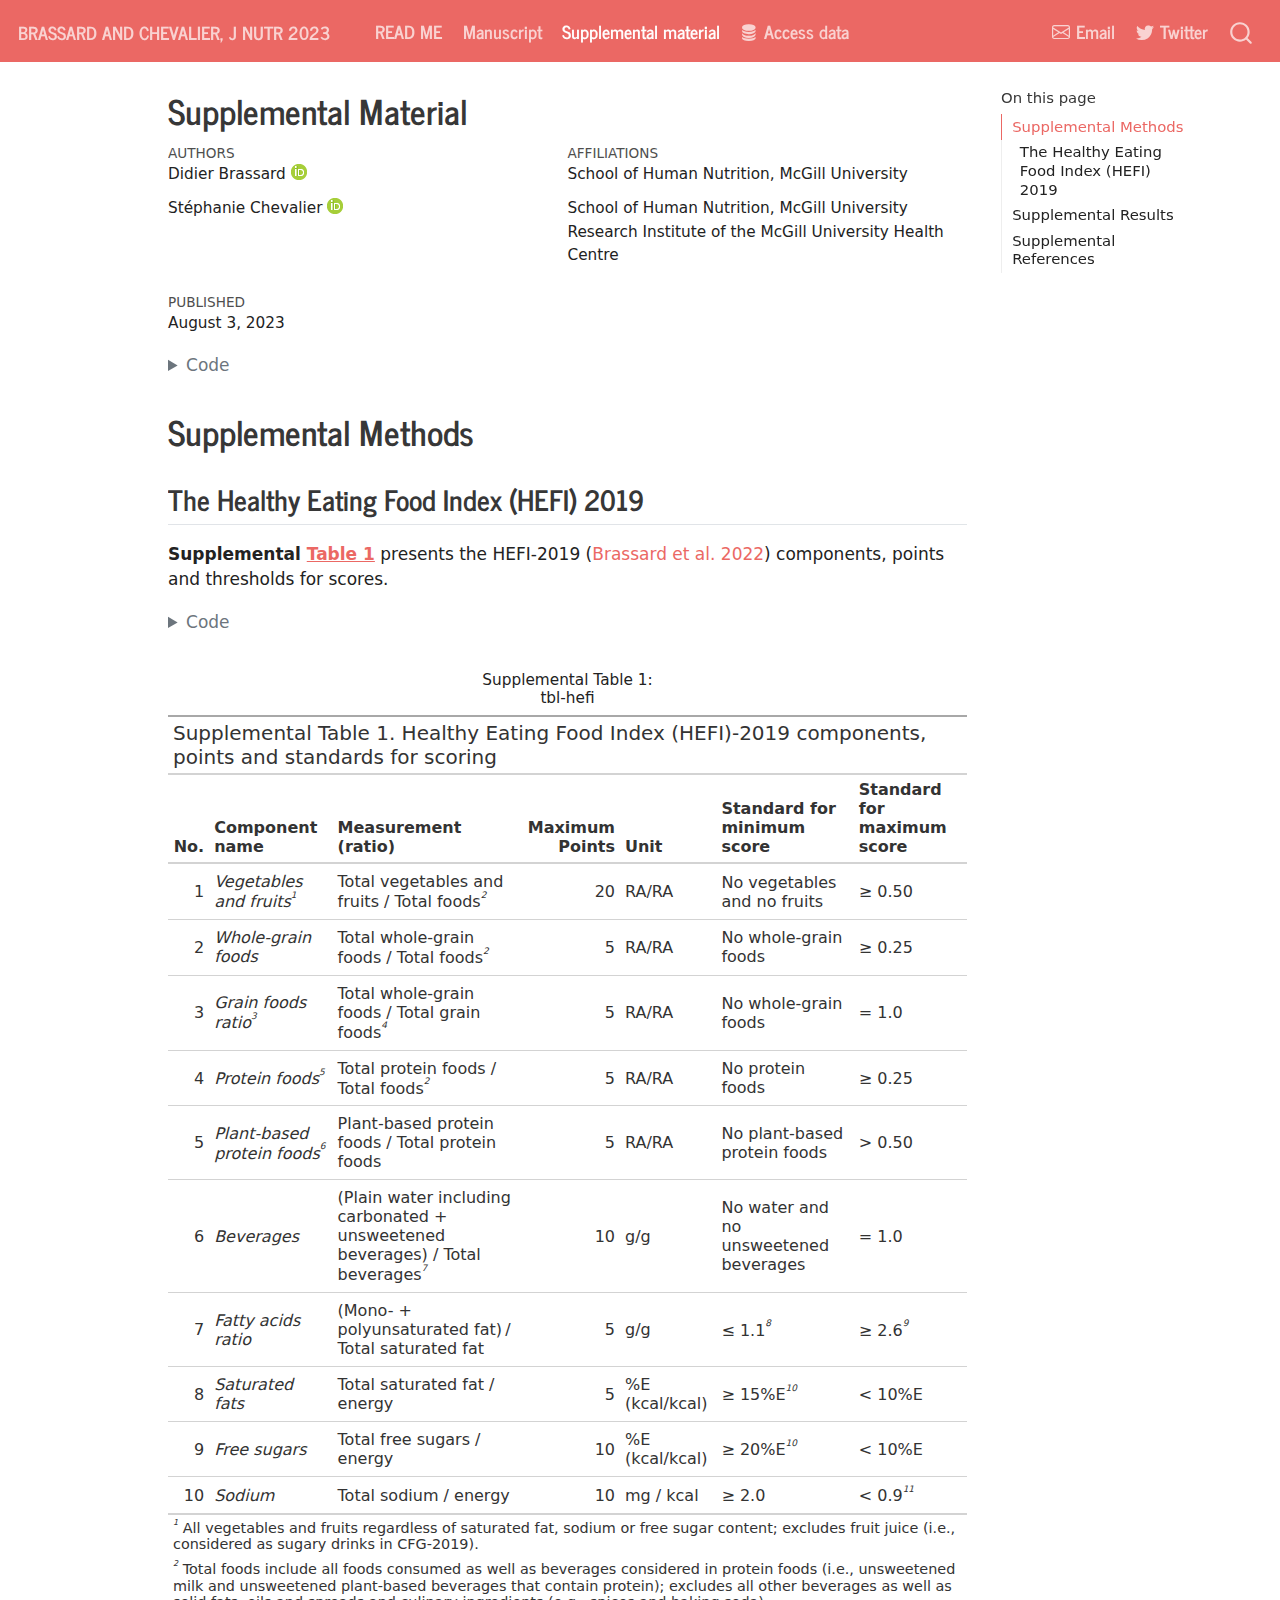
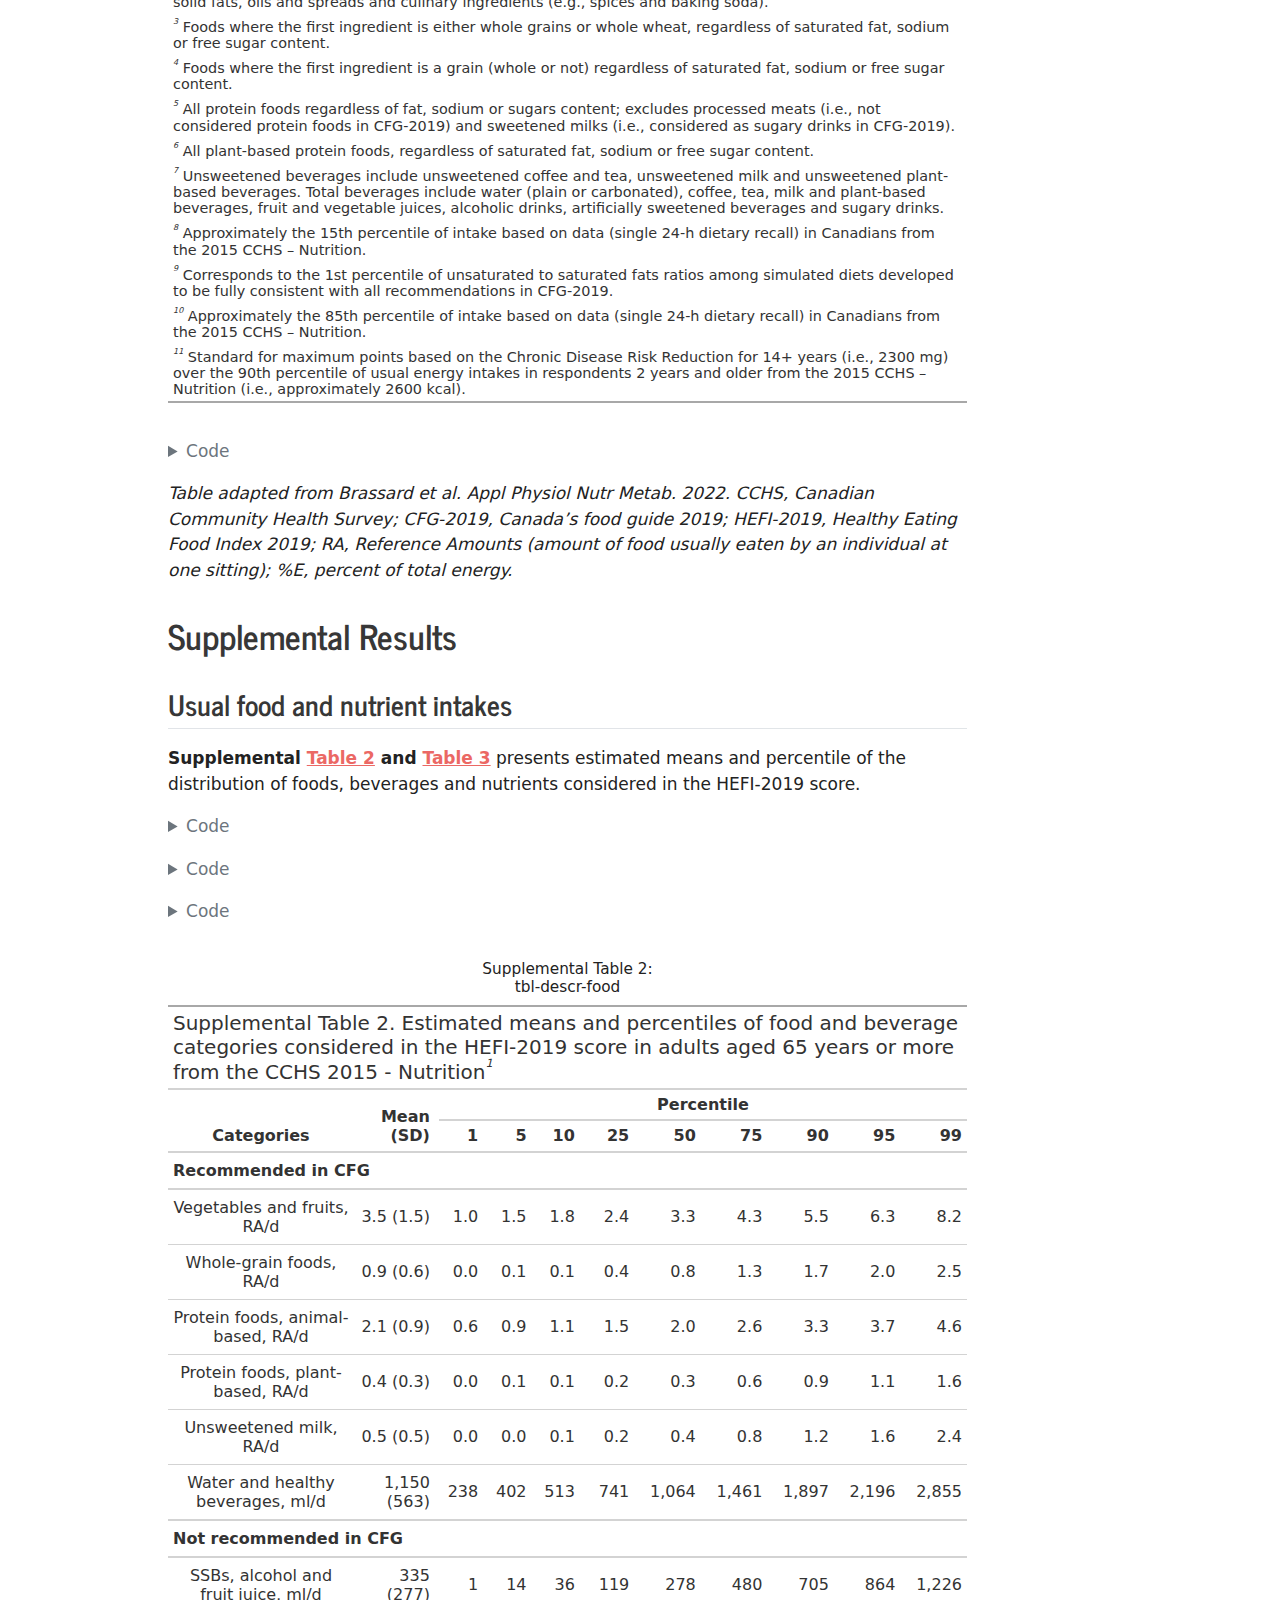
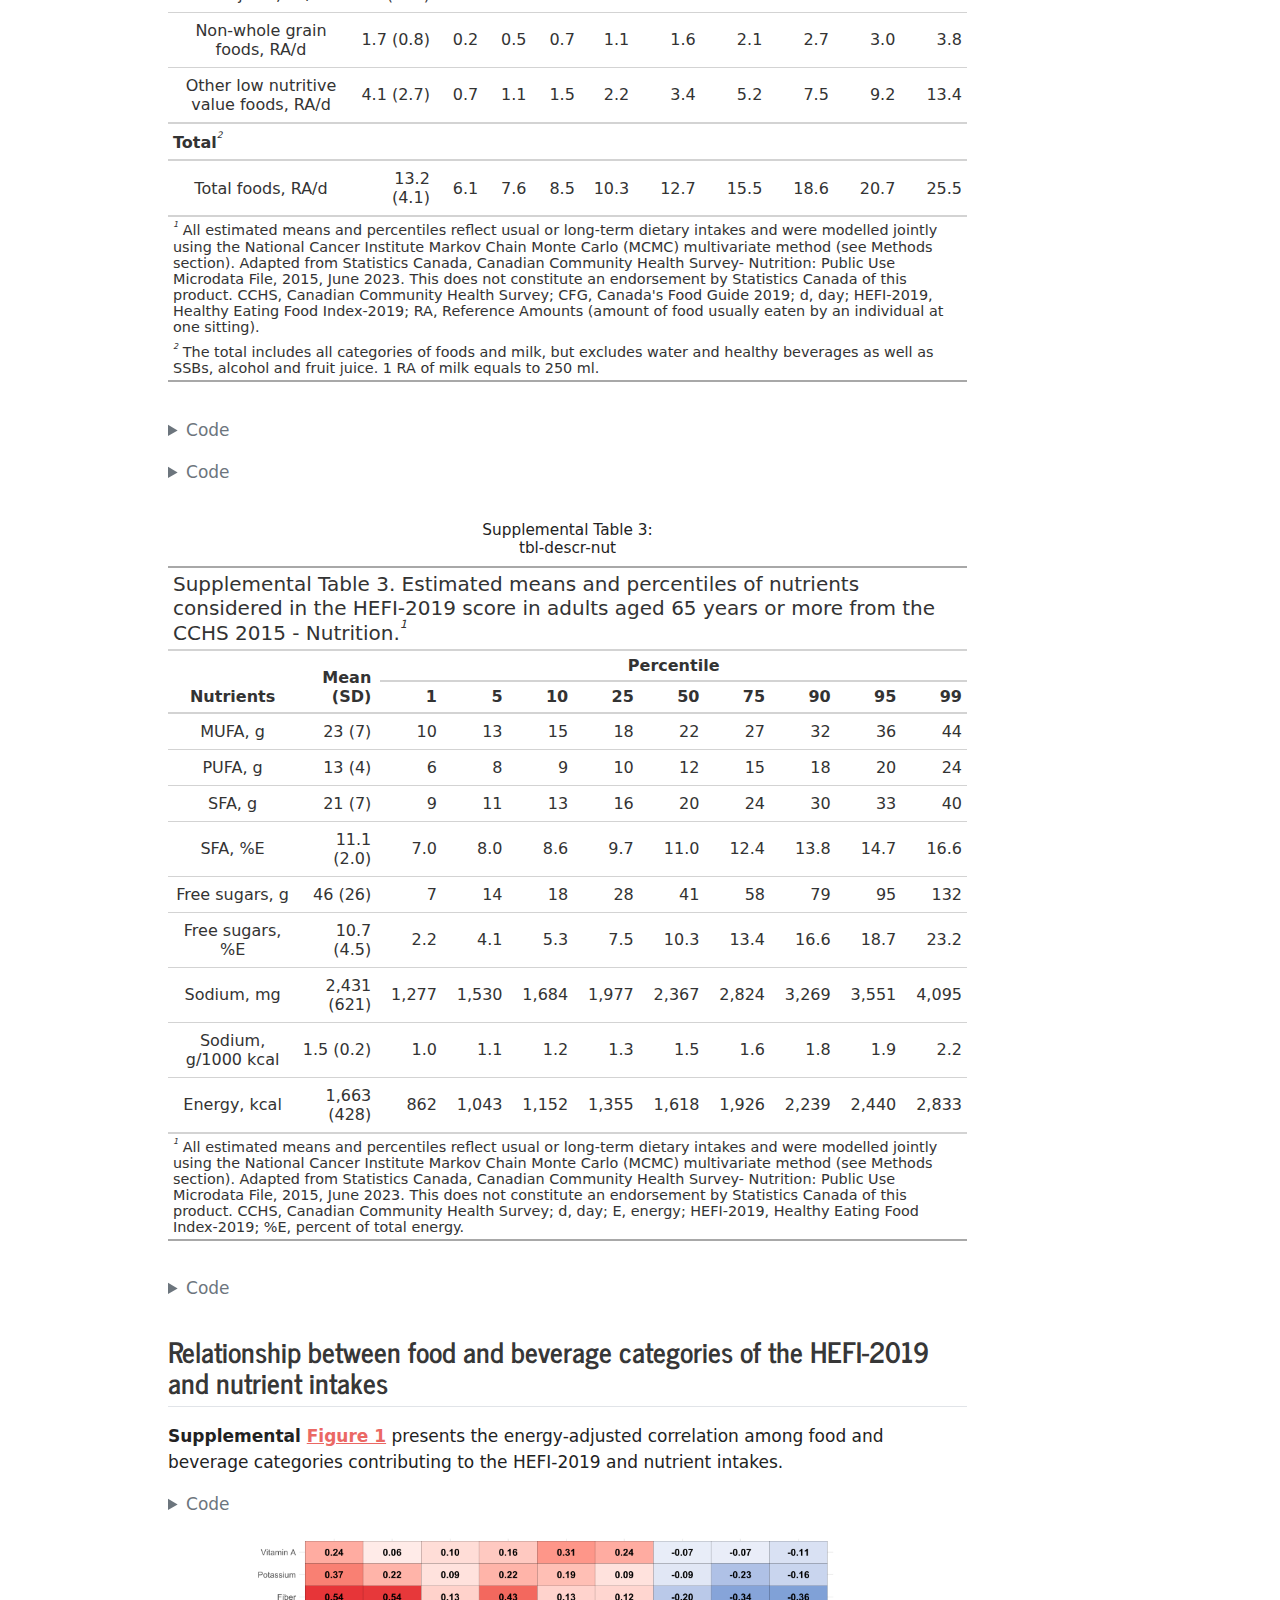
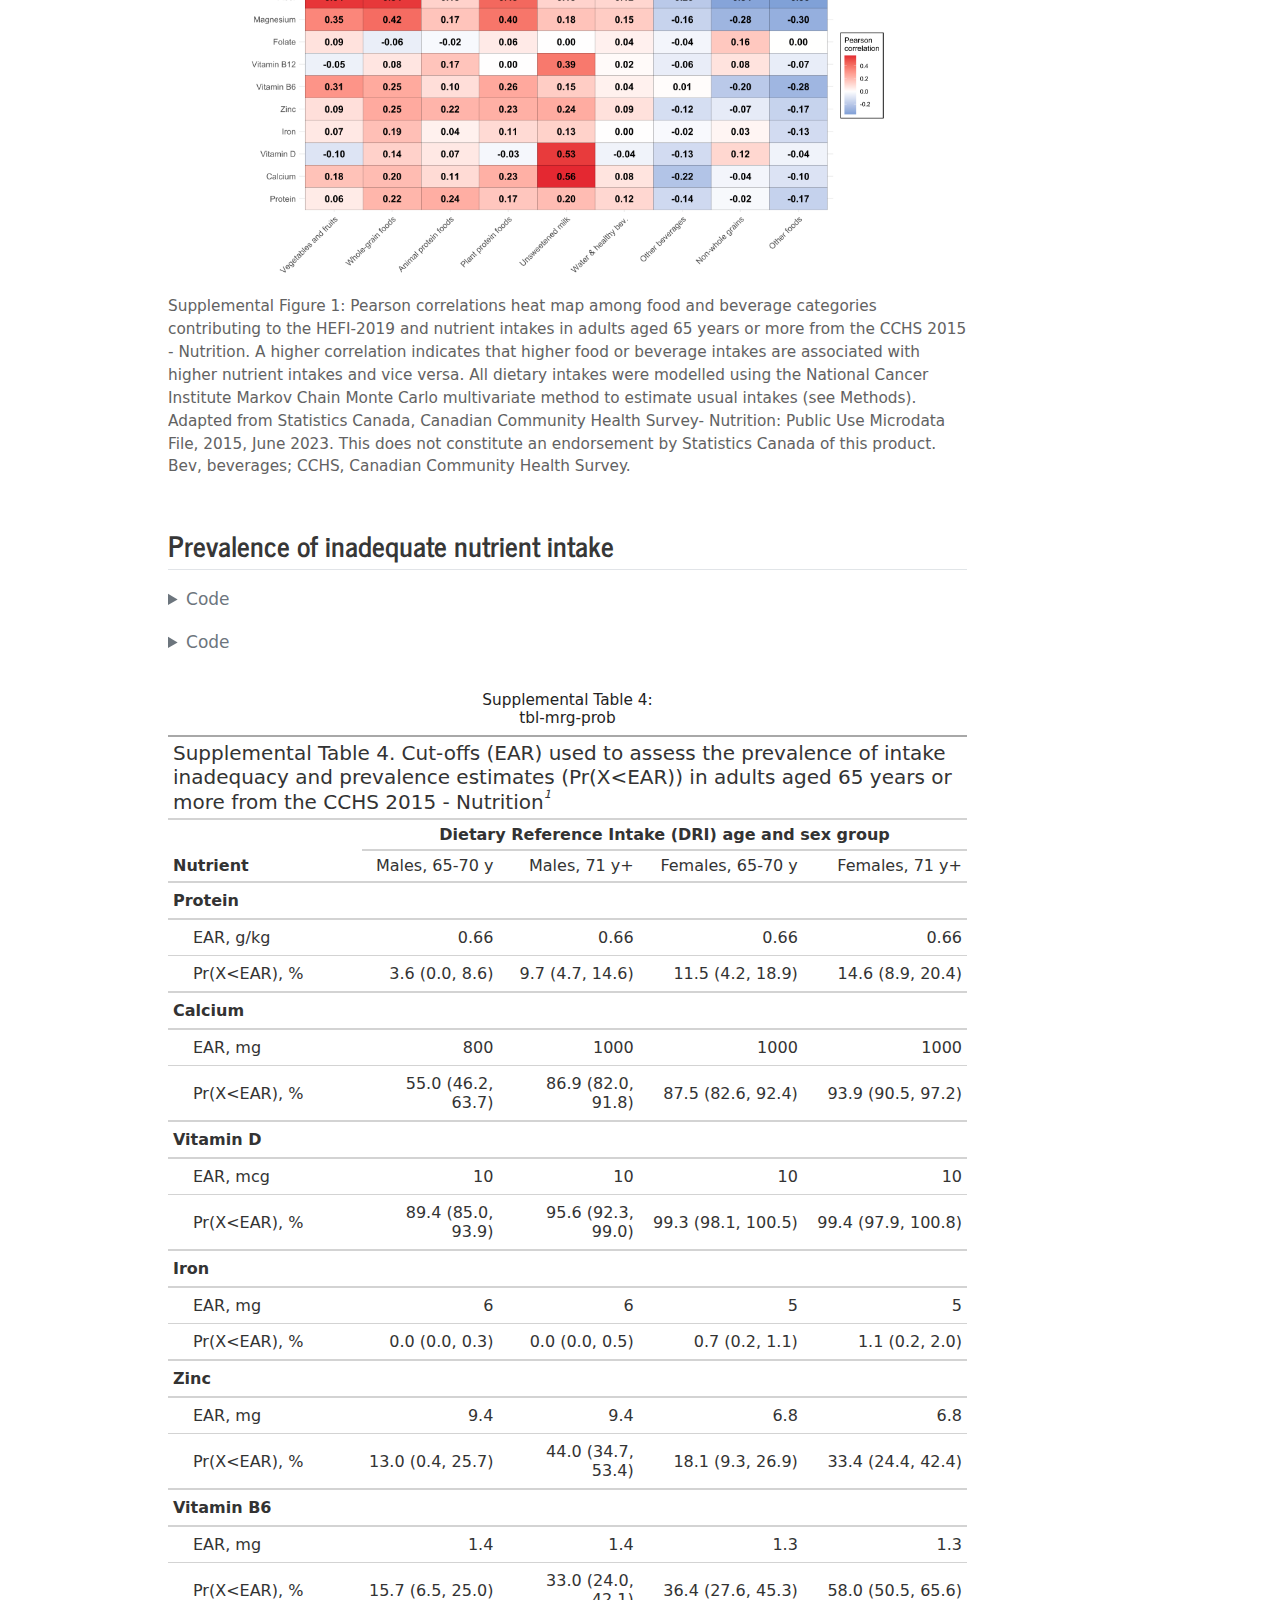
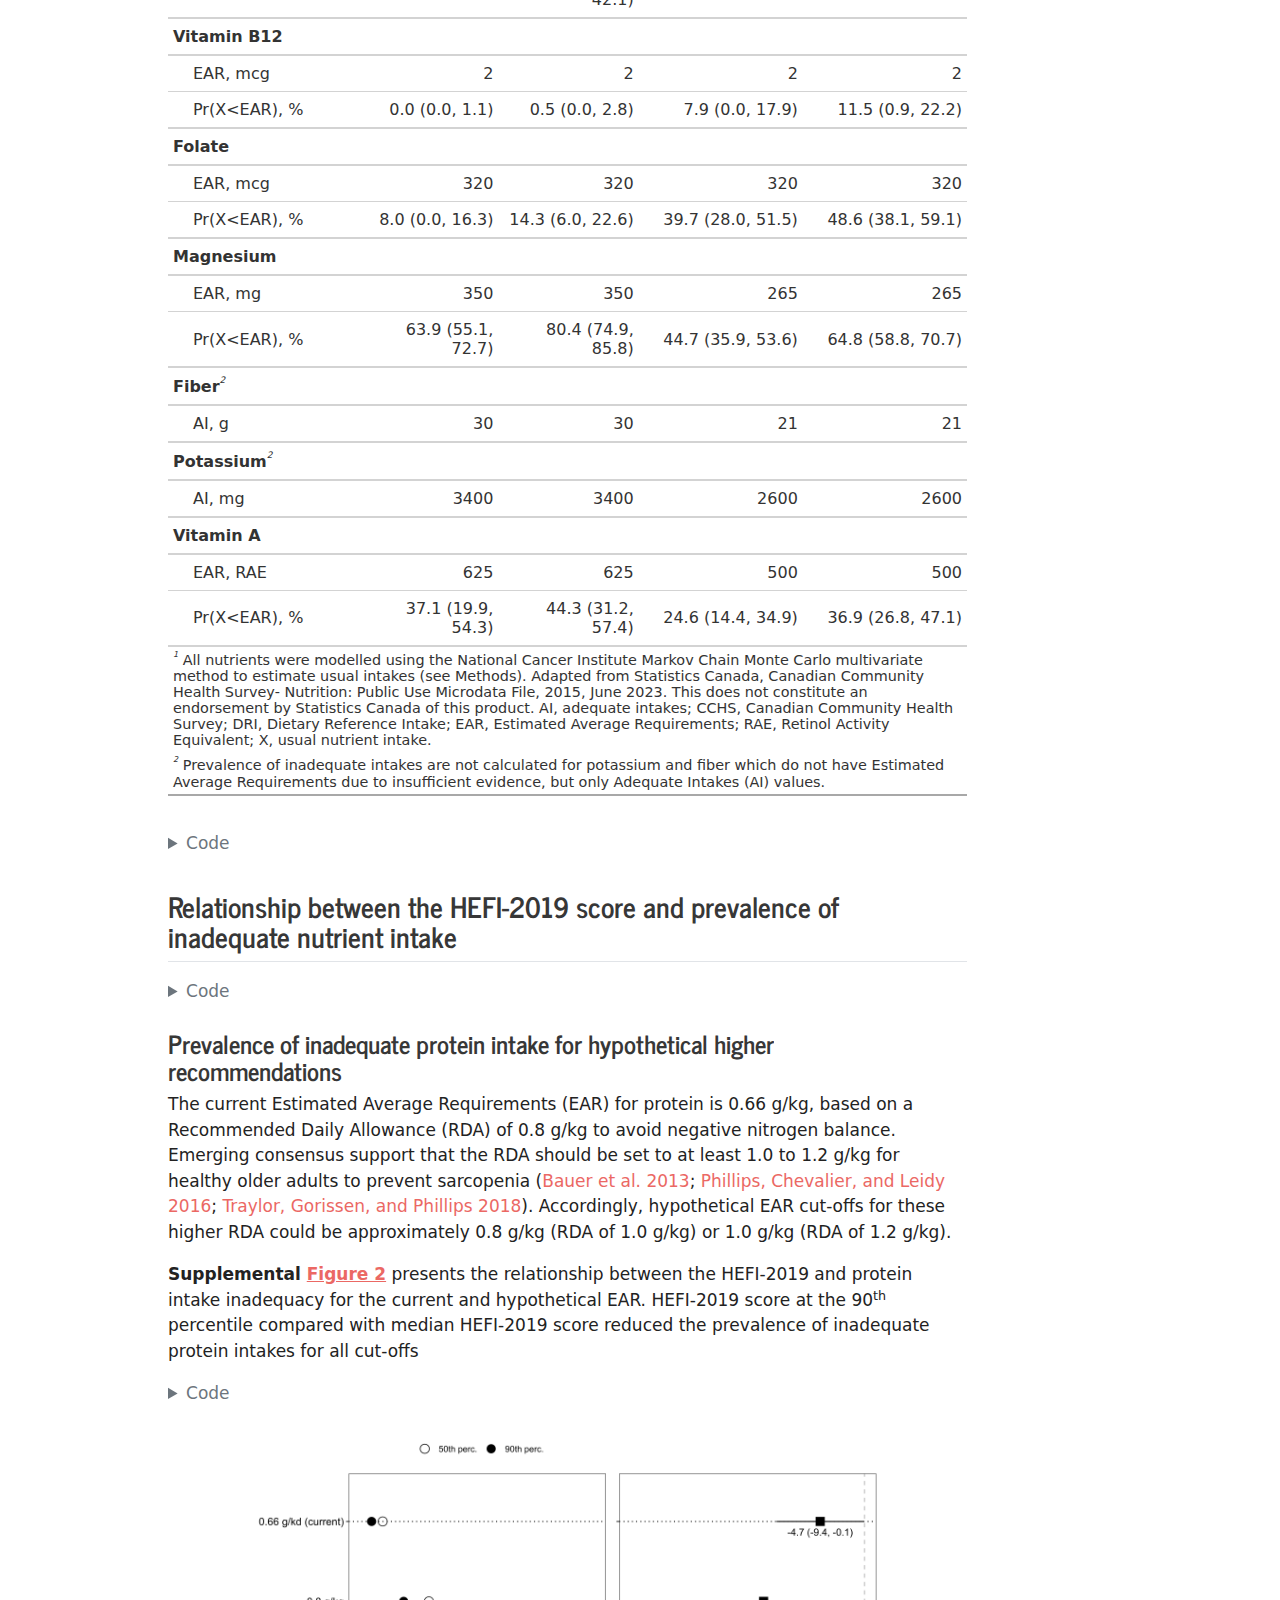
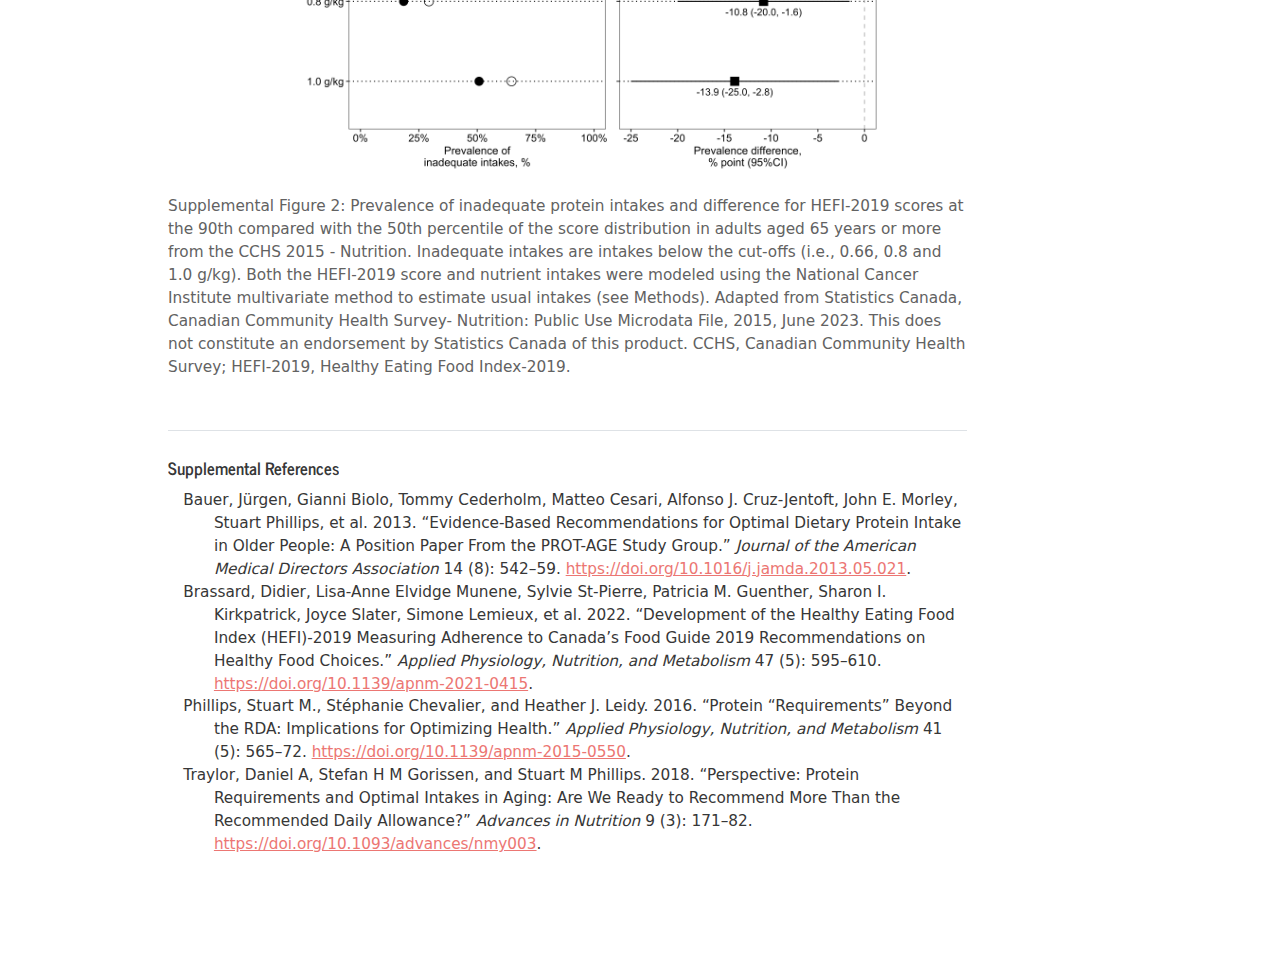
==== commit 17bfec27: "author update html" ====
--- a/docs/9.2-HEFI19-NUT_OSM.html
+++ b/docs/9.2-HEFI19-NUT_OSM.html
@@ -6,7 +6,8 @@
 
 <meta name="viewport" content="width=device-width, initial-scale=1.0, user-scalable=yes">
 
-<meta name="author" content="Didier Brassard, Stéphanie Chevalier">
+<meta name="author" content="Didier Brassard">
+<meta name="author" content="Stéphanie Chevalier">
 <meta name="dcterms.date" content="2023-08-03">
 
 <title>Brassard and Chevalier, J Nutr 2023 - Supplemental Material</title>
@@ -206,16 +207,34 @@
 </div>
 
 
+<div class="quarto-title-meta-author">
+  <div class="quarto-title-meta-heading">Authors</div>
+  <div class="quarto-title-meta-heading">Affiliations</div>
+  
+    <div class="quarto-title-meta-contents">
+    <p class="author">Didier Brassard <a href="https://orcid.org/0000-0002-7064-3066" class="quarto-title-author-orcid"> <img src="[data-uri]"></a></p>
+  </div>
+    <div class="quarto-title-meta-contents">
+        <p class="affiliation">
+            School of Human Nutrition, McGill University
+          </p>
+      </div>
+      <div class="quarto-title-meta-contents">
+    <p class="author">Stéphanie Chevalier <a href="https://orcid.org/0000-0002-8497-1570" class="quarto-title-author-orcid"> <img src="[data-uri]"></a></p>
+  </div>
+    <div class="quarto-title-meta-contents">
+        <p class="affiliation">
+            School of Human Nutrition, McGill University
+          </p>
+        <p class="affiliation">
+            Research Institute of the McGill University Health Centre
+          </p>
+      </div>
+    </div>
 
 <div class="quarto-title-meta">
 
-    <div>
-    <div class="quarto-title-meta-heading">Author</div>
-    <div class="quarto-title-meta-contents">
-             <p>Didier Brassard, Stéphanie Chevalier </p>
-          </div>
-  </div>
-    
+      
     <div>
     <div class="quarto-title-meta-heading">Published</div>
     <div class="quarto-title-meta-contents">
@@ -523,23 +542,23 @@
 <div class="cell-output-display">
 <div id="tbl-hefi" class="anchored">
 
-<div id="rtiixafqbq" style="padding-left:0px;padding-right:0px;padding-top:10px;padding-bottom:10px;overflow-x:auto;overflow-y:auto;width:auto;height:auto;">
-<style>#rtiixafqbq table {
+<div id="kzodpmglil" style="padding-left:0px;padding-right:0px;padding-top:10px;padding-bottom:10px;overflow-x:auto;overflow-y:auto;width:auto;height:auto;">
+<style>#kzodpmglil table {
   font-family: system-ui, 'Segoe UI', Roboto, Helvetica, Arial, sans-serif, 'Apple Color Emoji', 'Segoe UI Emoji', 'Segoe UI Symbol', 'Noto Color Emoji';
   -webkit-font-smoothing: antialiased;
   -moz-osx-font-smoothing: grayscale;
 }
 
-#rtiixafqbq thead, #rtiixafqbq tbody, #rtiixafqbq tfoot, #rtiixafqbq tr, #rtiixafqbq td, #rtiixafqbq th {
+#kzodpmglil thead, #kzodpmglil tbody, #kzodpmglil tfoot, #kzodpmglil tr, #kzodpmglil td, #kzodpmglil th {
   border-style: none;
 }
 
-#rtiixafqbq p {
+#kzodpmglil p {
   margin: 0;
   padding: 0;
 }
 
-#rtiixafqbq .gt_table {
+#kzodpmglil .gt_table {
   display: table;
   border-collapse: collapse;
   line-height: normal;
@@ -565,12 +584,12 @@
   border-left-color: #D3D3D3;
 }
 
-#rtiixafqbq .gt_caption {
+#kzodpmglil .gt_caption {
   padding-top: 4px;
   padding-bottom: 4px;
 }
 
-#rtiixafqbq .gt_title {
+#kzodpmglil .gt_title {
   color: #333333;
   font-size: 125%;
   font-weight: initial;
@@ -582,7 +601,7 @@
   border-bottom-width: 0;
 }
 
-#rtiixafqbq .gt_subtitle {
+#kzodpmglil .gt_subtitle {
   color: #333333;
   font-size: 85%;
   font-weight: initial;
@@ -594,7 +613,7 @@
   border-top-width: 0;
 }
 
-#rtiixafqbq .gt_heading {
+#kzodpmglil .gt_heading {
   background-color: #FFFFFF;
   text-align: left;
   border-bottom-color: #FFFFFF;
@@ -606,13 +625,13 @@
   border-right-color: #D3D3D3;
 }
 
-#rtiixafqbq .gt_bottom_border {
+#kzodpmglil .gt_bottom_border {
   border-bottom-style: solid;
   border-bottom-width: 2px;
   border-bottom-color: #D3D3D3;
 }
 
-#rtiixafqbq .gt_col_headings {
+#kzodpmglil .gt_col_headings {
   border-top-style: solid;
   border-top-width: 2px;
   border-top-color: #D3D3D3;
@@ -627,7 +646,7 @@
   border-right-color: #D3D3D3;
 }
 
-#rtiixafqbq .gt_col_heading {
+#kzodpmglil .gt_col_heading {
   color: #333333;
   background-color: #FFFFFF;
   font-size: 100%;
@@ -647,7 +666,7 @@
   overflow-x: hidden;
 }
 
-#rtiixafqbq .gt_column_spanner_outer {
+#kzodpmglil .gt_column_spanner_outer {
   color: #333333;
   background-color: #FFFFFF;
   font-size: 100%;
@@ -659,15 +678,15 @@
   padding-right: 4px;
 }
 
-#rtiixafqbq .gt_column_spanner_outer:first-child {
+#kzodpmglil .gt_column_spanner_outer:first-child {
   padding-left: 0;
 }
 
-#rtiixafqbq .gt_column_spanner_outer:last-child {
+#kzodpmglil .gt_column_spanner_outer:last-child {
   padding-right: 0;
 }
 
-#rtiixafqbq .gt_column_spanner {
+#kzodpmglil .gt_column_spanner {
   border-bottom-style: solid;
   border-bottom-width: 2px;
   border-bottom-color: #D3D3D3;
@@ -679,11 +698,11 @@
   width: 100%;
 }
 
-#rtiixafqbq .gt_spanner_row {
+#kzodpmglil .gt_spanner_row {
   border-bottom-style: hidden;
 }
 
-#rtiixafqbq .gt_group_heading {
+#kzodpmglil .gt_group_heading {
   padding-top: 8px;
   padding-bottom: 8px;
   padding-left: 5px;
@@ -709,7 +728,7 @@
   text-align: left;
 }
 
-#rtiixafqbq .gt_empty_group_heading {
+#kzodpmglil .gt_empty_group_heading {
   padding: 0.5px;
   color: #333333;
   background-color: #FFFFFF;
@@ -724,15 +743,15 @@
   vertical-align: middle;
 }
 
-#rtiixafqbq .gt_from_md > :first-child {
+#kzodpmglil .gt_from_md > :first-child {
   margin-top: 0;
 }
 
-#rtiixafqbq .gt_from_md > :last-child {
+#kzodpmglil .gt_from_md > :last-child {
   margin-bottom: 0;
 }
 
-#rtiixafqbq .gt_row {
+#kzodpmglil .gt_row {
   padding-top: 8px;
   padding-bottom: 8px;
   padding-left: 5px;
@@ -751,7 +770,7 @@
   overflow-x: hidden;
 }
 
-#rtiixafqbq .gt_stub {
+#kzodpmglil .gt_stub {
   color: #333333;
   background-color: #FFFFFF;
   font-size: 100%;
@@ -764,7 +783,7 @@
   padding-right: 5px;
 }
 
-#rtiixafqbq .gt_stub_row_group {
+#kzodpmglil .gt_stub_row_group {
   color: #333333;
   background-color: #FFFFFF;
   font-size: 100%;
@@ -778,15 +797,15 @@
   vertical-align: top;
 }
 
-#rtiixafqbq .gt_row_group_first td {
+#kzodpmglil .gt_row_group_first td {
   border-top-width: 2px;
 }
 
-#rtiixafqbq .gt_row_group_first th {
+#kzodpmglil .gt_row_group_first th {
   border-top-width: 2px;
 }
 
-#rtiixafqbq .gt_summary_row {
+#kzodpmglil .gt_summary_row {
   color: #333333;
   background-color: #FFFFFF;
   text-transform: inherit;
@@ -796,16 +815,16 @@
   padding-right: 5px;
 }
 
-#rtiixafqbq .gt_first_summary_row {
+#kzodpmglil .gt_first_summary_row {
   border-top-style: solid;
   border-top-color: #D3D3D3;
 }
 
-#rtiixafqbq .gt_first_summary_row.thick {
+#kzodpmglil .gt_first_summary_row.thick {
   border-top-width: 2px;
 }
 
-#rtiixafqbq .gt_last_summary_row {
+#kzodpmglil .gt_last_summary_row {
   padding-top: 8px;
   padding-bottom: 8px;
   padding-left: 5px;
@@ -815,7 +834,7 @@
   border-bottom-color: #D3D3D3;
 }
 
-#rtiixafqbq .gt_grand_summary_row {
+#kzodpmglil .gt_grand_summary_row {
   color: #333333;
   background-color: #FFFFFF;
   text-transform: inherit;
@@ -825,7 +844,7 @@
   padding-right: 5px;
 }
 
-#rtiixafqbq .gt_first_grand_summary_row {
+#kzodpmglil .gt_first_grand_summary_row {
   padding-top: 8px;
   padding-bottom: 8px;
   padding-left: 5px;
@@ -835,7 +854,7 @@
   border-top-color: #D3D3D3;
 }
 
-#rtiixafqbq .gt_last_grand_summary_row_top {
+#kzodpmglil .gt_last_grand_summary_row_top {
   padding-top: 8px;
   padding-bottom: 8px;
   padding-left: 5px;
@@ -845,11 +864,11 @@
   border-bottom-color: #D3D3D3;
 }
 
-#rtiixafqbq .gt_striped {
+#kzodpmglil .gt_striped {
   background-color: rgba(128, 128, 128, 0.05);
 }
 
-#rtiixafqbq .gt_table_body {
+#kzodpmglil .gt_table_body {
   border-top-style: solid;
   border-top-width: 2px;
   border-top-color: #D3D3D3;
@@ -858,7 +877,7 @@
   border-bottom-color: #D3D3D3;
 }
 
-#rtiixafqbq .gt_footnotes {
+#kzodpmglil .gt_footnotes {
   color: #333333;
   background-color: #FFFFFF;
   border-bottom-style: none;
@@ -872,7 +891,7 @@
   border-right-color: #D3D3D3;
 }
 
-#rtiixafqbq .gt_footnote {
+#kzodpmglil .gt_footnote {
   margin: 0px;
   font-size: 90%;
   padding-top: 4px;
@@ -881,7 +900,7 @@
   padding-right: 5px;
 }
 
-#rtiixafqbq .gt_sourcenotes {
+#kzodpmglil .gt_sourcenotes {
   color: #333333;
   background-color: #FFFFFF;
   border-bottom-style: none;
@@ -895,7 +914,7 @@
   border-right-color: #D3D3D3;
 }
 
-#rtiixafqbq .gt_sourcenote {
+#kzodpmglil .gt_sourcenote {
   font-size: 90%;
   padding-top: 4px;
   padding-bottom: 4px;
@@ -903,63 +922,63 @@
   padding-right: 5px;
 }
 
-#rtiixafqbq .gt_left {
+#kzodpmglil .gt_left {
   text-align: left;
 }
 
-#rtiixafqbq .gt_center {
+#kzodpmglil .gt_center {
   text-align: center;
 }
 
-#rtiixafqbq .gt_right {
+#kzodpmglil .gt_right {
   text-align: right;
   font-variant-numeric: tabular-nums;
 }
 
-#rtiixafqbq .gt_font_normal {
+#kzodpmglil .gt_font_normal {
   font-weight: normal;
 }
 
-#rtiixafqbq .gt_font_bold {
+#kzodpmglil .gt_font_bold {
   font-weight: bold;
 }
 
-#rtiixafqbq .gt_font_italic {
+#kzodpmglil .gt_font_italic {
   font-style: italic;
 }
 
-#rtiixafqbq .gt_super {
+#kzodpmglil .gt_super {
   font-size: 65%;
 }
 
-#rtiixafqbq .gt_footnote_marks {
+#kzodpmglil .gt_footnote_marks {
   font-size: 75%;
   vertical-align: 0.4em;
   position: initial;
 }
 
-#rtiixafqbq .gt_asterisk {
+#kzodpmglil .gt_asterisk {
   font-size: 100%;
   vertical-align: 0;
 }
 
-#rtiixafqbq .gt_indent_1 {
+#kzodpmglil .gt_indent_1 {
   text-indent: 5px;
 }
 
-#rtiixafqbq .gt_indent_2 {
+#kzodpmglil .gt_indent_2 {
   text-indent: 10px;
 }
 
-#rtiixafqbq .gt_indent_3 {
+#kzodpmglil .gt_indent_3 {
   text-indent: 15px;
 }
 
-#rtiixafqbq .gt_indent_4 {
+#kzodpmglil .gt_indent_4 {
   text-indent: 20px;
 }
 
-#rtiixafqbq .gt_indent_5 {
+#kzodpmglil .gt_indent_5 {
   text-indent: 25px;
 }
 </style>
@@ -1328,23 +1347,23 @@
 <div class="cell-output-display">
 <div id="tbl-descr-food" class="anchored">
 
-<div id="patbizjpjp" style="padding-left:0px;padding-right:0px;padding-top:10px;padding-bottom:10px;overflow-x:auto;overflow-y:auto;width:auto;height:auto;">
-<style>#patbizjpjp table {
+<div id="pbxtgmjudp" style="padding-left:0px;padding-right:0px;padding-top:10px;padding-bottom:10px;overflow-x:auto;overflow-y:auto;width:auto;height:auto;">
+<style>#pbxtgmjudp table {
   font-family: system-ui, 'Segoe UI', Roboto, Helvetica, Arial, sans-serif, 'Apple Color Emoji', 'Segoe UI Emoji', 'Segoe UI Symbol', 'Noto Color Emoji';
   -webkit-font-smoothing: antialiased;
   -moz-osx-font-smoothing: grayscale;
 }
 
-#patbizjpjp thead, #patbizjpjp tbody, #patbizjpjp tfoot, #patbizjpjp tr, #patbizjpjp td, #patbizjpjp th {
+#pbxtgmjudp thead, #pbxtgmjudp tbody, #pbxtgmjudp tfoot, #pbxtgmjudp tr, #pbxtgmjudp td, #pbxtgmjudp th {
   border-style: none;
 }
 
-#patbizjpjp p {
+#pbxtgmjudp p {
   margin: 0;
   padding: 0;
 }
 
-#patbizjpjp .gt_table {
+#pbxtgmjudp .gt_table {
   display: table;
   border-collapse: collapse;
   line-height: normal;
@@ -1370,12 +1389,12 @@
   border-left-color: #D3D3D3;
 }
 
-#patbizjpjp .gt_caption {
+#pbxtgmjudp .gt_caption {
   padding-top: 4px;
   padding-bottom: 4px;
 }
 
-#patbizjpjp .gt_title {
+#pbxtgmjudp .gt_title {
   color: #333333;
   font-size: 125%;
   font-weight: initial;
@@ -1387,7 +1406,7 @@
   border-bottom-width: 0;
 }
 
-#patbizjpjp .gt_subtitle {
+#pbxtgmjudp .gt_subtitle {
   color: #333333;
   font-size: 85%;
   font-weight: initial;
@@ -1399,7 +1418,7 @@
   border-top-width: 0;
 }
 
-#patbizjpjp .gt_heading {
+#pbxtgmjudp .gt_heading {
   background-color: #FFFFFF;
   text-align: left;
   border-bottom-color: #FFFFFF;
@@ -1411,13 +1430,13 @@
   border-right-color: #D3D3D3;
 }
 
-#patbizjpjp .gt_bottom_border {
+#pbxtgmjudp .gt_bottom_border {
   border-bottom-style: solid;
   border-bottom-width: 2px;
   border-bottom-color: #D3D3D3;
 }
 
-#patbizjpjp .gt_col_headings {
+#pbxtgmjudp .gt_col_headings {
   border-top-style: solid;
   border-top-width: 2px;
   border-top-color: #D3D3D3;
@@ -1432,7 +1451,7 @@
   border-right-color: #D3D3D3;
 }
 
-#patbizjpjp .gt_col_heading {
+#pbxtgmjudp .gt_col_heading {
   color: #333333;
   background-color: #FFFFFF;
   font-size: 100%;
@@ -1452,7 +1471,7 @@
   overflow-x: hidden;
 }
 
-#patbizjpjp .gt_column_spanner_outer {
+#pbxtgmjudp .gt_column_spanner_outer {
   color: #333333;
   background-color: #FFFFFF;
   font-size: 100%;
@@ -1464,15 +1483,15 @@
   padding-right: 4px;
 }
 
-#patbizjpjp .gt_column_spanner_outer:first-child {
+#pbxtgmjudp .gt_column_spanner_outer:first-child {
   padding-left: 0;
 }
 
-#patbizjpjp .gt_column_spanner_outer:last-child {
+#pbxtgmjudp .gt_column_spanner_outer:last-child {
   padding-right: 0;
 }
 
-#patbizjpjp .gt_column_spanner {
+#pbxtgmjudp .gt_column_spanner {
   border-bottom-style: solid;
   border-bottom-width: 2px;
   border-bottom-color: #D3D3D3;
@@ -1484,11 +1503,11 @@
   width: 100%;
 }
 
-#patbizjpjp .gt_spanner_row {
+#pbxtgmjudp .gt_spanner_row {
   border-bottom-style: hidden;
 }
 
-#patbizjpjp .gt_group_heading {
+#pbxtgmjudp .gt_group_heading {
   padding-top: 8px;
   padding-bottom: 8px;
   padding-left: 5px;
@@ -1514,7 +1533,7 @@
   text-align: left;
 }
 
-#patbizjpjp .gt_empty_group_heading {
+#pbxtgmjudp .gt_empty_group_heading {
   padding: 0.5px;
   color: #333333;
   background-color: #FFFFFF;
@@ -1529,15 +1548,15 @@
   vertical-align: middle;
 }
 
-#patbizjpjp .gt_from_md > :first-child {
+#pbxtgmjudp .gt_from_md > :first-child {
   margin-top: 0;
 }
 
-#patbizjpjp .gt_from_md > :last-child {
+#pbxtgmjudp .gt_from_md > :last-child {
   margin-bottom: 0;
 }
 
-#patbizjpjp .gt_row {
+#pbxtgmjudp .gt_row {
   padding-top: 8px;
   padding-bottom: 8px;
   padding-left: 5px;
@@ -1556,7 +1575,7 @@
   overflow-x: hidden;
 }
 
-#patbizjpjp .gt_stub {
+#pbxtgmjudp .gt_stub {
   color: #333333;
   background-color: #FFFFFF;
   font-size: 100%;
@@ -1569,7 +1588,7 @@
   padding-right: 5px;
 }
 
-#patbizjpjp .gt_stub_row_group {
+#pbxtgmjudp .gt_stub_row_group {
   color: #333333;
   background-color: #FFFFFF;
   font-size: 100%;
@@ -1583,15 +1602,15 @@
   vertical-align: top;
 }
 
-#patbizjpjp .gt_row_group_first td {
+#pbxtgmjudp .gt_row_group_first td {
   border-top-width: 2px;
 }
 
-#patbizjpjp .gt_row_group_first th {
+#pbxtgmjudp .gt_row_group_first th {
   border-top-width: 2px;
 }
 
-#patbizjpjp .gt_summary_row {
+#pbxtgmjudp .gt_summary_row {
   color: #333333;
   background-color: #FFFFFF;
   text-transform: inherit;
@@ -1601,16 +1620,16 @@
   padding-right: 5px;
 }
 
-#patbizjpjp .gt_first_summary_row {
+#pbxtgmjudp .gt_first_summary_row {
   border-top-style: solid;
   border-top-color: #D3D3D3;
 }
 
-#patbizjpjp .gt_first_summary_row.thick {
+#pbxtgmjudp .gt_first_summary_row.thick {
   border-top-width: 2px;
 }
 
-#patbizjpjp .gt_last_summary_row {
+#pbxtgmjudp .gt_last_summary_row {
   padding-top: 8px;
   padding-bottom: 8px;
   padding-left: 5px;
@@ -1620,7 +1639,7 @@
   border-bottom-color: #D3D3D3;
 }
 
-#patbizjpjp .gt_grand_summary_row {
+#pbxtgmjudp .gt_grand_summary_row {
   color: #333333;
   background-color: #FFFFFF;
   text-transform: inherit;
@@ -1630,7 +1649,7 @@
   padding-right: 5px;
 }
 
-#patbizjpjp .gt_first_grand_summary_row {
+#pbxtgmjudp .gt_first_grand_summary_row {
   padding-top: 8px;
   padding-bottom: 8px;
   padding-left: 5px;
@@ -1640,7 +1659,7 @@
   border-top-color: #D3D3D3;
 }
 
-#patbizjpjp .gt_last_grand_summary_row_top {
+#pbxtgmjudp .gt_last_grand_summary_row_top {
   padding-top: 8px;
   padding-bottom: 8px;
   padding-left: 5px;
@@ -1650,11 +1669,11 @@
   border-bottom-color: #D3D3D3;
 }
 
-#patbizjpjp .gt_striped {
+#pbxtgmjudp .gt_striped {
   background-color: rgba(128, 128, 128, 0.05);
 }
 
-#patbizjpjp .gt_table_body {
+#pbxtgmjudp .gt_table_body {
   border-top-style: solid;
   border-top-width: 2px;
   border-top-color: #D3D3D3;
@@ -1663,7 +1682,7 @@
   border-bottom-color: #D3D3D3;
 }
 
-#patbizjpjp .gt_footnotes {
+#pbxtgmjudp .gt_footnotes {
   color: #333333;
   background-color: #FFFFFF;
   border-bottom-style: none;
@@ -1677,7 +1696,7 @@
   border-right-color: #D3D3D3;
 }
 
-#patbizjpjp .gt_footnote {
+#pbxtgmjudp .gt_footnote {
   margin: 0px;
   font-size: 90%;
   padding-top: 4px;
@@ -1686,7 +1705,7 @@
   padding-right: 5px;
 }
 
-#patbizjpjp .gt_sourcenotes {
+#pbxtgmjudp .gt_sourcenotes {
   color: #333333;
   background-color: #FFFFFF;
   border-bottom-style: none;
@@ -1700,7 +1719,7 @@
   border-right-color: #D3D3D3;
 }
 
-#patbizjpjp .gt_sourcenote {
+#pbxtgmjudp .gt_sourcenote {
   font-size: 90%;
   padding-top: 4px;
   padding-bottom: 4px;
@@ -1708,63 +1727,63 @@
   padding-right: 5px;
 }
 
-#patbizjpjp .gt_left {
+#pbxtgmjudp .gt_left {
   text-align: left;
 }
 
-#patbizjpjp .gt_center {
+#pbxtgmjudp .gt_center {
   text-align: center;
 }
 
-#patbizjpjp .gt_right {
+#pbxtgmjudp .gt_right {
   text-align: right;
   font-variant-numeric: tabular-nums;
 }
 
-#patbizjpjp .gt_font_normal {
+#pbxtgmjudp .gt_font_normal {
   font-weight: normal;
 }
 
-#patbizjpjp .gt_font_bold {
+#pbxtgmjudp .gt_font_bold {
   font-weight: bold;
 }
 
-#patbizjpjp .gt_font_italic {
+#pbxtgmjudp .gt_font_italic {
   font-style: italic;
 }
 
-#patbizjpjp .gt_super {
+#pbxtgmjudp .gt_super {
   font-size: 65%;
 }
 
-#patbizjpjp .gt_footnote_marks {
+#pbxtgmjudp .gt_footnote_marks {
   font-size: 75%;
   vertical-align: 0.4em;
   position: initial;
 }
 
-#patbizjpjp .gt_asterisk {
+#pbxtgmjudp .gt_asterisk {
   font-size: 100%;
   vertical-align: 0;
 }
 
-#patbizjpjp .gt_indent_1 {
+#pbxtgmjudp .gt_indent_1 {
   text-indent: 5px;
 }
 
-#patbizjpjp .gt_indent_2 {
+#pbxtgmjudp .gt_indent_2 {
   text-indent: 10px;
 }
 
-#patbizjpjp .gt_indent_3 {
+#pbxtgmjudp .gt_indent_3 {
   text-indent: 15px;
 }
 
-#patbizjpjp .gt_indent_4 {
+#pbxtgmjudp .gt_indent_4 {
   text-indent: 20px;
 }
 
-#patbizjpjp .gt_indent_5 {
+#pbxtgmjudp .gt_indent_5 {
   text-indent: 25px;
 }
 </style>
@@ -1983,23 +2002,23 @@
 <div class="cell-output-display">
 <div id="tbl-descr-nut" class="anchored">
 
-<div id="pqwesbhbhd" style="padding-left:0px;padding-right:0px;padding-top:10px;padding-bottom:10px;overflow-x:auto;overflow-y:auto;width:auto;height:auto;">
-<style>#pqwesbhbhd table {
+<div id="yedcdxdfsb" style="padding-left:0px;padding-right:0px;padding-top:10px;padding-bottom:10px;overflow-x:auto;overflow-y:auto;width:auto;height:auto;">
+<style>#yedcdxdfsb table {
   font-family: system-ui, 'Segoe UI', Roboto, Helvetica, Arial, sans-serif, 'Apple Color Emoji', 'Segoe UI Emoji', 'Segoe UI Symbol', 'Noto Color Emoji';
   -webkit-font-smoothing: antialiased;
   -moz-osx-font-smoothing: grayscale;
 }
 
-#pqwesbhbhd thead, #pqwesbhbhd tbody, #pqwesbhbhd tfoot, #pqwesbhbhd tr, #pqwesbhbhd td, #pqwesbhbhd th {
+#yedcdxdfsb thead, #yedcdxdfsb tbody, #yedcdxdfsb tfoot, #yedcdxdfsb tr, #yedcdxdfsb td, #yedcdxdfsb th {
   border-style: none;
 }
 
-#pqwesbhbhd p {
+#yedcdxdfsb p {
   margin: 0;
   padding: 0;
 }
 
-#pqwesbhbhd .gt_table {
+#yedcdxdfsb .gt_table {
   display: table;
   border-collapse: collapse;
   line-height: normal;
@@ -2025,12 +2044,12 @@
   border-left-color: #D3D3D3;
 }
 
-#pqwesbhbhd .gt_caption {
+#yedcdxdfsb .gt_caption {
   padding-top: 4px;
   padding-bottom: 4px;
 }
 
-#pqwesbhbhd .gt_title {
+#yedcdxdfsb .gt_title {
   color: #333333;
   font-size: 125%;
   font-weight: initial;
@@ -2042,7 +2061,7 @@
   border-bottom-width: 0;
 }
 
-#pqwesbhbhd .gt_subtitle {
+#yedcdxdfsb .gt_subtitle {
   color: #333333;
   font-size: 85%;
   font-weight: initial;
@@ -2054,7 +2073,7 @@
   border-top-width: 0;
 }
 
-#pqwesbhbhd .gt_heading {
+#yedcdxdfsb .gt_heading {
   background-color: #FFFFFF;
   text-align: left;
   border-bottom-color: #FFFFFF;
@@ -2066,13 +2085,13 @@
   border-right-color: #D3D3D3;
 }
 
-#pqwesbhbhd .gt_bottom_border {
+#yedcdxdfsb .gt_bottom_border {
   border-bottom-style: solid;
   border-bottom-width: 2px;
   border-bottom-color: #D3D3D3;
 }
 
-#pqwesbhbhd .gt_col_headings {
+#yedcdxdfsb .gt_col_headings {
   border-top-style: solid;
   border-top-width: 2px;
   border-top-color: #D3D3D3;
@@ -2087,7 +2106,7 @@
   border-right-color: #D3D3D3;
 }
 
-#pqwesbhbhd .gt_col_heading {
+#yedcdxdfsb .gt_col_heading {
   color: #333333;
   background-color: #FFFFFF;
   font-size: 100%;
@@ -2107,7 +2126,7 @@
   overflow-x: hidden;
 }
 
-#pqwesbhbhd .gt_column_spanner_outer {
+#yedcdxdfsb .gt_column_spanner_outer {
   color: #333333;
   background-color: #FFFFFF;
   font-size: 100%;
@@ -2119,15 +2138,15 @@
   padding-right: 4px;
 }
 
-#pqwesbhbhd .gt_column_spanner_outer:first-child {
+#yedcdxdfsb .gt_column_spanner_outer:first-child {
   padding-left: 0;
 }
 
-#pqwesbhbhd .gt_column_spanner_outer:last-child {
+#yedcdxdfsb .gt_column_spanner_outer:last-child {
   padding-right: 0;
 }
 
-#pqwesbhbhd .gt_column_spanner {
+#yedcdxdfsb .gt_column_spanner {
   border-bottom-style: solid;
   border-bottom-width: 2px;
   border-bottom-color: #D3D3D3;
@@ -2139,11 +2158,11 @@
   width: 100%;
 }
 
-#pqwesbhbhd .gt_spanner_row {
+#yedcdxdfsb .gt_spanner_row {
   border-bottom-style: hidden;
 }
 
-#pqwesbhbhd .gt_group_heading {
+#yedcdxdfsb .gt_group_heading {
   padding-top: 8px;
   padding-bottom: 8px;
   padding-left: 5px;
@@ -2169,7 +2188,7 @@
   text-align: left;
 }
 
-#pqwesbhbhd .gt_empty_group_heading {
+#yedcdxdfsb .gt_empty_group_heading {
   padding: 0.5px;
   color: #333333;
   background-color: #FFFFFF;
@@ -2184,15 +2203,15 @@
   vertical-align: middle;
 }
 
-#pqwesbhbhd .gt_from_md > :first-child {
+#yedcdxdfsb .gt_from_md > :first-child {
   margin-top: 0;
 }
 
-#pqwesbhbhd .gt_from_md > :last-child {
+#yedcdxdfsb .gt_from_md > :last-child {
   margin-bottom: 0;
 }
 
-#pqwesbhbhd .gt_row {
+#yedcdxdfsb .gt_row {
   padding-top: 8px;
   padding-bottom: 8px;
   padding-left: 5px;
@@ -2211,7 +2230,7 @@
   overflow-x: hidden;
 }
 
-#pqwesbhbhd .gt_stub {
+#yedcdxdfsb .gt_stub {
   color: #333333;
   background-color: #FFFFFF;
   font-size: 100%;
@@ -2224,7 +2243,7 @@
   padding-right: 5px;
 }
 
-#pqwesbhbhd .gt_stub_row_group {
+#yedcdxdfsb .gt_stub_row_group {
   color: #333333;
   background-color: #FFFFFF;
   font-size: 100%;
@@ -2238,15 +2257,15 @@
   vertical-align: top;
 }
 
-#pqwesbhbhd .gt_row_group_first td {
+#yedcdxdfsb .gt_row_group_first td {
   border-top-width: 2px;
 }
 
-#pqwesbhbhd .gt_row_group_first th {
+#yedcdxdfsb .gt_row_group_first th {
   border-top-width: 2px;
 }
 
-#pqwesbhbhd .gt_summary_row {
+#yedcdxdfsb .gt_summary_row {
   color: #333333;
   background-color: #FFFFFF;
   text-transform: inherit;
@@ -2256,16 +2275,16 @@
   padding-right: 5px;
 }
 
-#pqwesbhbhd .gt_first_summary_row {
+#yedcdxdfsb .gt_first_summary_row {
   border-top-style: solid;
   border-top-color: #D3D3D3;
 }
 
-#pqwesbhbhd .gt_first_summary_row.thick {
+#yedcdxdfsb .gt_first_summary_row.thick {
   border-top-width: 2px;
 }
 
-#pqwesbhbhd .gt_last_summary_row {
+#yedcdxdfsb .gt_last_summary_row {
   padding-top: 8px;
   padding-bottom: 8px;
   padding-left: 5px;
@@ -2275,7 +2294,7 @@
   border-bottom-color: #D3D3D3;
 }
 
-#pqwesbhbhd .gt_grand_summary_row {
+#yedcdxdfsb .gt_grand_summary_row {
   color: #333333;
   background-color: #FFFFFF;
   text-transform: inherit;
@@ -2285,7 +2304,7 @@
   padding-right: 5px;
 }
 
-#pqwesbhbhd .gt_first_grand_summary_row {
+#yedcdxdfsb .gt_first_grand_summary_row {
   padding-top: 8px;
   padding-bottom: 8px;
   padding-left: 5px;
@@ -2295,7 +2314,7 @@
   border-top-color: #D3D3D3;
 }
 
-#pqwesbhbhd .gt_last_grand_summary_row_top {
+#yedcdxdfsb .gt_last_grand_summary_row_top {
   padding-top: 8px;
   padding-bottom: 8px;
   padding-left: 5px;
@@ -2305,11 +2324,11 @@
   border-bottom-color: #D3D3D3;
 }
 
-#pqwesbhbhd .gt_striped {
+#yedcdxdfsb .gt_striped {
   background-color: rgba(128, 128, 128, 0.05);
 }
 
-#pqwesbhbhd .gt_table_body {
+#yedcdxdfsb .gt_table_body {
   border-top-style: solid;
   border-top-width: 2px;
   border-top-color: #D3D3D3;
@@ -2318,7 +2337,7 @@
   border-bottom-color: #D3D3D3;
 }
 
-#pqwesbhbhd .gt_footnotes {
+#yedcdxdfsb .gt_footnotes {
   color: #333333;
   background-color: #FFFFFF;
   border-bottom-style: none;
@@ -2332,7 +2351,7 @@
   border-right-color: #D3D3D3;
 }
 
-#pqwesbhbhd .gt_footnote {
+#yedcdxdfsb .gt_footnote {
   margin: 0px;
   font-size: 90%;
   padding-top: 4px;
@@ -2341,7 +2360,7 @@
   padding-right: 5px;
 }
 
-#pqwesbhbhd .gt_sourcenotes {
+#yedcdxdfsb .gt_sourcenotes {
   color: #333333;
   background-color: #FFFFFF;
   border-bottom-style: none;
@@ -2355,7 +2374,7 @@
   border-right-color: #D3D3D3;
 }
 
-#pqwesbhbhd .gt_sourcenote {
+#yedcdxdfsb .gt_sourcenote {
   font-size: 90%;
   padding-top: 4px;
   padding-bottom: 4px;
@@ -2363,63 +2382,63 @@
   padding-right: 5px;
 }
 
-#pqwesbhbhd .gt_left {
+#yedcdxdfsb .gt_left {
   text-align: left;
 }
 
-#pqwesbhbhd .gt_center {
+#yedcdxdfsb .gt_center {
   text-align: center;
 }
 
-#pqwesbhbhd .gt_right {
+#yedcdxdfsb .gt_right {
   text-align: right;
   font-variant-numeric: tabular-nums;
 }
 
-#pqwesbhbhd .gt_font_normal {
+#yedcdxdfsb .gt_font_normal {
   font-weight: normal;
 }
 
-#pqwesbhbhd .gt_font_bold {
+#yedcdxdfsb .gt_font_bold {
   font-weight: bold;
 }
 
-#pqwesbhbhd .gt_font_italic {
+#yedcdxdfsb .gt_font_italic {
   font-style: italic;
 }
 
-#pqwesbhbhd .gt_super {
+#yedcdxdfsb .gt_super {
   font-size: 65%;
 }
 
-#pqwesbhbhd .gt_footnote_marks {
+#yedcdxdfsb .gt_footnote_marks {
   font-size: 75%;
   vertical-align: 0.4em;
   position: initial;
 }
 
-#pqwesbhbhd .gt_asterisk {
+#yedcdxdfsb .gt_asterisk {
   font-size: 100%;
   vertical-align: 0;
 }
 
-#pqwesbhbhd .gt_indent_1 {
+#yedcdxdfsb .gt_indent_1 {
   text-indent: 5px;
 }
 
-#pqwesbhbhd .gt_indent_2 {
+#yedcdxdfsb .gt_indent_2 {
   text-indent: 10px;
 }
 
-#pqwesbhbhd .gt_indent_3 {
+#yedcdxdfsb .gt_indent_3 {
   text-indent: 15px;
 }
 
-#pqwesbhbhd .gt_indent_4 {
+#yedcdxdfsb .gt_indent_4 {
   text-indent: 20px;
 }
 
-#pqwesbhbhd .gt_indent_5 {
+#yedcdxdfsb .gt_indent_5 {
   text-indent: 25px;
 }
 </style>
@@ -2636,7 +2655,7 @@
 <span id="cb11-4"><a href="#cb11-4" aria-hidden="true" tabindex="-1"></a></span>
 <span id="cb11-5"><a href="#cb11-5" aria-hidden="true" tabindex="-1"></a>  <span class="co"># note: mrg, marginal (crude population average)</span></span>
 <span id="cb11-6"><a href="#cb11-6" aria-hidden="true" tabindex="-1"></a></span>
-<span id="cb11-7"><a href="#cb11-7" aria-hidden="true" tabindex="-1"></a><span class="co"># If data has not been created+saved un &lt;9.1-HEFI19-NUT_ARTICLE.qmd&gt;, do it here</span></span>
+<span id="cb11-7"><a href="#cb11-7" aria-hidden="true" tabindex="-1"></a><span class="co"># If data has not been created+saved in &lt;9.1-HEFI19-NUT_ARTICLE.qmd&gt;, do it here</span></span>
 <span id="cb11-8"><a href="#cb11-8" aria-hidden="true" tabindex="-1"></a><span class="cf">if</span>(<span class="fu">file.exists</span>(<span class="fu">file.path</span>(res_dir,<span class="st">"mrg_all.rdata"</span><span class="sc">==</span><span class="cn">FALSE</span>))){</span>
 <span id="cb11-9"><a href="#cb11-9" aria-hidden="true" tabindex="-1"></a><span class="co"># ********************************************** #</span></span>
 <span id="cb11-10"><a href="#cb11-10" aria-hidden="true" tabindex="-1"></a><span class="co">#                    Protein                     #</span></span>
@@ -2842,23 +2861,23 @@
 <div class="cell-output-display">
 <div id="tbl-mrg-prob" class="anchored">
 
-<div id="pjaebhiina" style="padding-left:0px;padding-right:0px;padding-top:10px;padding-bottom:10px;overflow-x:auto;overflow-y:auto;width:auto;height:auto;">
-<style>#pjaebhiina table {
+<div id="qnbigmqzpm" style="padding-left:0px;padding-right:0px;padding-top:10px;padding-bottom:10px;overflow-x:auto;overflow-y:auto;width:auto;height:auto;">
+<style>#qnbigmqzpm table {
   font-family: system-ui, 'Segoe UI', Roboto, Helvetica, Arial, sans-serif, 'Apple Color Emoji', 'Segoe UI Emoji', 'Segoe UI Symbol', 'Noto Color Emoji';
   -webkit-font-smoothing: antialiased;
   -moz-osx-font-smoothing: grayscale;
 }
 
-#pjaebhiina thead, #pjaebhiina tbody, #pjaebhiina tfoot, #pjaebhiina tr, #pjaebhiina td, #pjaebhiina th {
+#qnbigmqzpm thead, #qnbigmqzpm tbody, #qnbigmqzpm tfoot, #qnbigmqzpm tr, #qnbigmqzpm td, #qnbigmqzpm th {
   border-style: none;
 }
 
-#pjaebhiina p {
+#qnbigmqzpm p {
   margin: 0;
   padding: 0;
 }
 
-#pjaebhiina .gt_table {
+#qnbigmqzpm .gt_table {
   display: table;
   border-collapse: collapse;
   line-height: normal;
@@ -2884,12 +2903,12 @@
   border-left-color: #D3D3D3;
 }
 
-#pjaebhiina .gt_caption {
+#qnbigmqzpm .gt_caption {
   padding-top: 4px;
   padding-bottom: 4px;
 }
 
-#pjaebhiina .gt_title {
+#qnbigmqzpm .gt_title {
   color: #333333;
   font-size: 125%;
   font-weight: initial;
@@ -2901,7 +2920,7 @@
   border-bottom-width: 0;
 }
 
-#pjaebhiina .gt_subtitle {
+#qnbigmqzpm .gt_subtitle {
   color: #333333;
   font-size: 85%;
   font-weight: initial;
@@ -2913,7 +2932,7 @@
   border-top-width: 0;
 }
 
-#pjaebhiina .gt_heading {
+#qnbigmqzpm .gt_heading {
   background-color: #FFFFFF;
   text-align: left;
   border-bottom-color: #FFFFFF;
@@ -2925,13 +2944,13 @@
   border-right-color: #D3D3D3;
 }
 
-#pjaebhiina .gt_bottom_border {
+#qnbigmqzpm .gt_bottom_border {
   border-bottom-style: solid;
   border-bottom-width: 2px;
   border-bottom-color: #D3D3D3;
 }
 
-#pjaebhiina .gt_col_headings {
+#qnbigmqzpm .gt_col_headings {
   border-top-style: solid;
   border-top-width: 2px;
   border-top-color: #D3D3D3;
@@ -2946,7 +2965,7 @@
   border-right-color: #D3D3D3;
 }
 
-#pjaebhiina .gt_col_heading {
+#qnbigmqzpm .gt_col_heading {
   color: #333333;
   background-color: #FFFFFF;
   font-size: 100%;
@@ -2966,7 +2985,7 @@
   overflow-x: hidden;
 }
 
-#pjaebhiina .gt_column_spanner_outer {
+#qnbigmqzpm .gt_column_spanner_outer {
   color: #333333;
   background-color: #FFFFFF;
   font-size: 100%;
@@ -2978,15 +2997,15 @@
   padding-right: 4px;
 }
 
-#pjaebhiina .gt_column_spanner_outer:first-child {
+#qnbigmqzpm .gt_column_spanner_outer:first-child {
   padding-left: 0;
 }
 
-#pjaebhiina .gt_column_spanner_outer:last-child {
+#qnbigmqzpm .gt_column_spanner_outer:last-child {
   padding-right: 0;
 }
 
-#pjaebhiina .gt_column_spanner {
+#qnbigmqzpm .gt_column_spanner {
   border-bottom-style: solid;
   border-bottom-width: 2px;
   border-bottom-color: #D3D3D3;
@@ -2998,11 +3017,11 @@
   width: 100%;
 }
 
-#pjaebhiina .gt_spanner_row {
+#qnbigmqzpm .gt_spanner_row {
   border-bottom-style: hidden;
 }
 
-#pjaebhiina .gt_group_heading {
+#qnbigmqzpm .gt_group_heading {
   padding-top: 8px;
   padding-bottom: 8px;
   padding-left: 5px;
@@ -3028,7 +3047,7 @@
   text-align: left;
 }
 
-#pjaebhiina .gt_empty_group_heading {
+#qnbigmqzpm .gt_empty_group_heading {
   padding: 0.5px;
   color: #333333;
   background-color: #FFFFFF;
@@ -3043,15 +3062,15 @@
   vertical-align: middle;
 }
 
-#pjaebhiina .gt_from_md > :first-child {
+#qnbigmqzpm .gt_from_md > :first-child {
   margin-top: 0;
 }
 
-#pjaebhiina .gt_from_md > :last-child {
+#qnbigmqzpm .gt_from_md > :last-child {
   margin-bottom: 0;
 }
 
-#pjaebhiina .gt_row {
+#qnbigmqzpm .gt_row {
   padding-top: 8px;
   padding-bottom: 8px;
   padding-left: 5px;
@@ -3070,7 +3089,7 @@
   overflow-x: hidden;
 }
 
-#pjaebhiina .gt_stub {
+#qnbigmqzpm .gt_stub {
   color: #333333;
   background-color: #FFFFFF;
   font-size: 100%;
@@ -3083,7 +3102,7 @@
   padding-right: 5px;
 }
 
-#pjaebhiina .gt_stub_row_group {
+#qnbigmqzpm .gt_stub_row_group {
   color: #333333;
   background-color: #FFFFFF;
   font-size: 100%;
@@ -3097,15 +3116,15 @@
   vertical-align: top;
 }
 
-#pjaebhiina .gt_row_group_first td {
+#qnbigmqzpm .gt_row_group_first td {
   border-top-width: 2px;
 }
 
-#pjaebhiina .gt_row_group_first th {
+#qnbigmqzpm .gt_row_group_first th {
   border-top-width: 2px;
 }
 
-#pjaebhiina .gt_summary_row {
+#qnbigmqzpm .gt_summary_row {
   color: #333333;
   background-color: #FFFFFF;
   text-transform: inherit;
@@ -3115,16 +3134,16 @@
   padding-right: 5px;
 }
 
-#pjaebhiina .gt_first_summary_row {
+#qnbigmqzpm .gt_first_summary_row {
   border-top-style: solid;
   border-top-color: #D3D3D3;
 }
 
-#pjaebhiina .gt_first_summary_row.thick {
+#qnbigmqzpm .gt_first_summary_row.thick {
   border-top-width: 2px;
 }
 
-#pjaebhiina .gt_last_summary_row {
+#qnbigmqzpm .gt_last_summary_row {
   padding-top: 8px;
   padding-bottom: 8px;
   padding-left: 5px;
@@ -3134,7 +3153,7 @@
   border-bottom-color: #D3D3D3;
 }
 
-#pjaebhiina .gt_grand_summary_row {
+#qnbigmqzpm .gt_grand_summary_row {
   color: #333333;
   background-color: #FFFFFF;
   text-transform: inherit;
@@ -3144,7 +3163,7 @@
   padding-right: 5px;
 }
 
-#pjaebhiina .gt_first_grand_summary_row {
+#qnbigmqzpm .gt_first_grand_summary_row {
   padding-top: 8px;
   padding-bottom: 8px;
   padding-left: 5px;
@@ -3154,7 +3173,7 @@
   border-top-color: #D3D3D3;
 }
 
-#pjaebhiina .gt_last_grand_summary_row_top {
+#qnbigmqzpm .gt_last_grand_summary_row_top {
   padding-top: 8px;
   padding-bottom: 8px;
   padding-left: 5px;
@@ -3164,11 +3183,11 @@
   border-bottom-color: #D3D3D3;
 }
 
-#pjaebhiina .gt_striped {
+#qnbigmqzpm .gt_striped {
   background-color: rgba(128, 128, 128, 0.05);
 }
 
-#pjaebhiina .gt_table_body {
+#qnbigmqzpm .gt_table_body {
   border-top-style: solid;
   border-top-width: 2px;
   border-top-color: #D3D3D3;
@@ -3177,7 +3196,7 @@
   border-bottom-color: #D3D3D3;
 }
 
-#pjaebhiina .gt_footnotes {
+#qnbigmqzpm .gt_footnotes {
   color: #333333;
   background-color: #FFFFFF;
   border-bottom-style: none;
@@ -3191,7 +3210,7 @@
   border-right-color: #D3D3D3;
 }
 
-#pjaebhiina .gt_footnote {
+#qnbigmqzpm .gt_footnote {
   margin: 0px;
   font-size: 90%;
   padding-top: 4px;
@@ -3200,7 +3219,7 @@
   padding-right: 5px;
 }
 
-#pjaebhiina .gt_sourcenotes {
+#qnbigmqzpm .gt_sourcenotes {
   color: #333333;
   background-color: #FFFFFF;
   border-bottom-style: none;
@@ -3214,7 +3233,7 @@
   border-right-color: #D3D3D3;
 }
 
-#pjaebhiina .gt_sourcenote {
+#qnbigmqzpm .gt_sourcenote {
   font-size: 90%;
   padding-top: 4px;
   padding-bottom: 4px;
@@ -3222,63 +3241,63 @@
   padding-right: 5px;
 }
 
-#pjaebhiina .gt_left {
+#qnbigmqzpm .gt_left {
   text-align: left;
 }
 
-#pjaebhiina .gt_center {
+#qnbigmqzpm .gt_center {
   text-align: center;
 }
 
-#pjaebhiina .gt_right {
+#qnbigmqzpm .gt_right {
   text-align: right;
   font-variant-numeric: tabular-nums;
 }
 
-#pjaebhiina .gt_font_normal {
+#qnbigmqzpm .gt_font_normal {
   font-weight: normal;
 }
 
-#pjaebhiina .gt_font_bold {
+#qnbigmqzpm .gt_font_bold {
   font-weight: bold;
 }
 
-#pjaebhiina .gt_font_italic {
+#qnbigmqzpm .gt_font_italic {
   font-style: italic;
 }
 
-#pjaebhiina .gt_super {
+#qnbigmqzpm .gt_super {
   font-size: 65%;
 }
 
-#pjaebhiina .gt_footnote_marks {
+#qnbigmqzpm .gt_footnote_marks {
   font-size: 75%;
   vertical-align: 0.4em;
   position: initial;
 }
 
-#pjaebhiina .gt_asterisk {
+#qnbigmqzpm .gt_asterisk {
   font-size: 100%;
   vertical-align: 0;
 }
 
-#pjaebhiina .gt_indent_1 {
+#qnbigmqzpm .gt_indent_1 {
   text-indent: 5px;
 }
 
-#pjaebhiina .gt_indent_2 {
+#qnbigmqzpm .gt_indent_2 {
   text-indent: 10px;
 }
 
-#pjaebhiina .gt_indent_3 {
+#qnbigmqzpm .gt_indent_3 {
   text-indent: 15px;
 }
 
-#pjaebhiina .gt_indent_4 {
+#qnbigmqzpm .gt_indent_4 {
   text-indent: 20px;
 }
 
-#pjaebhiina .gt_indent_5 {
+#qnbigmqzpm .gt_indent_5 {
   text-indent: 25px;
 }
 </style>
